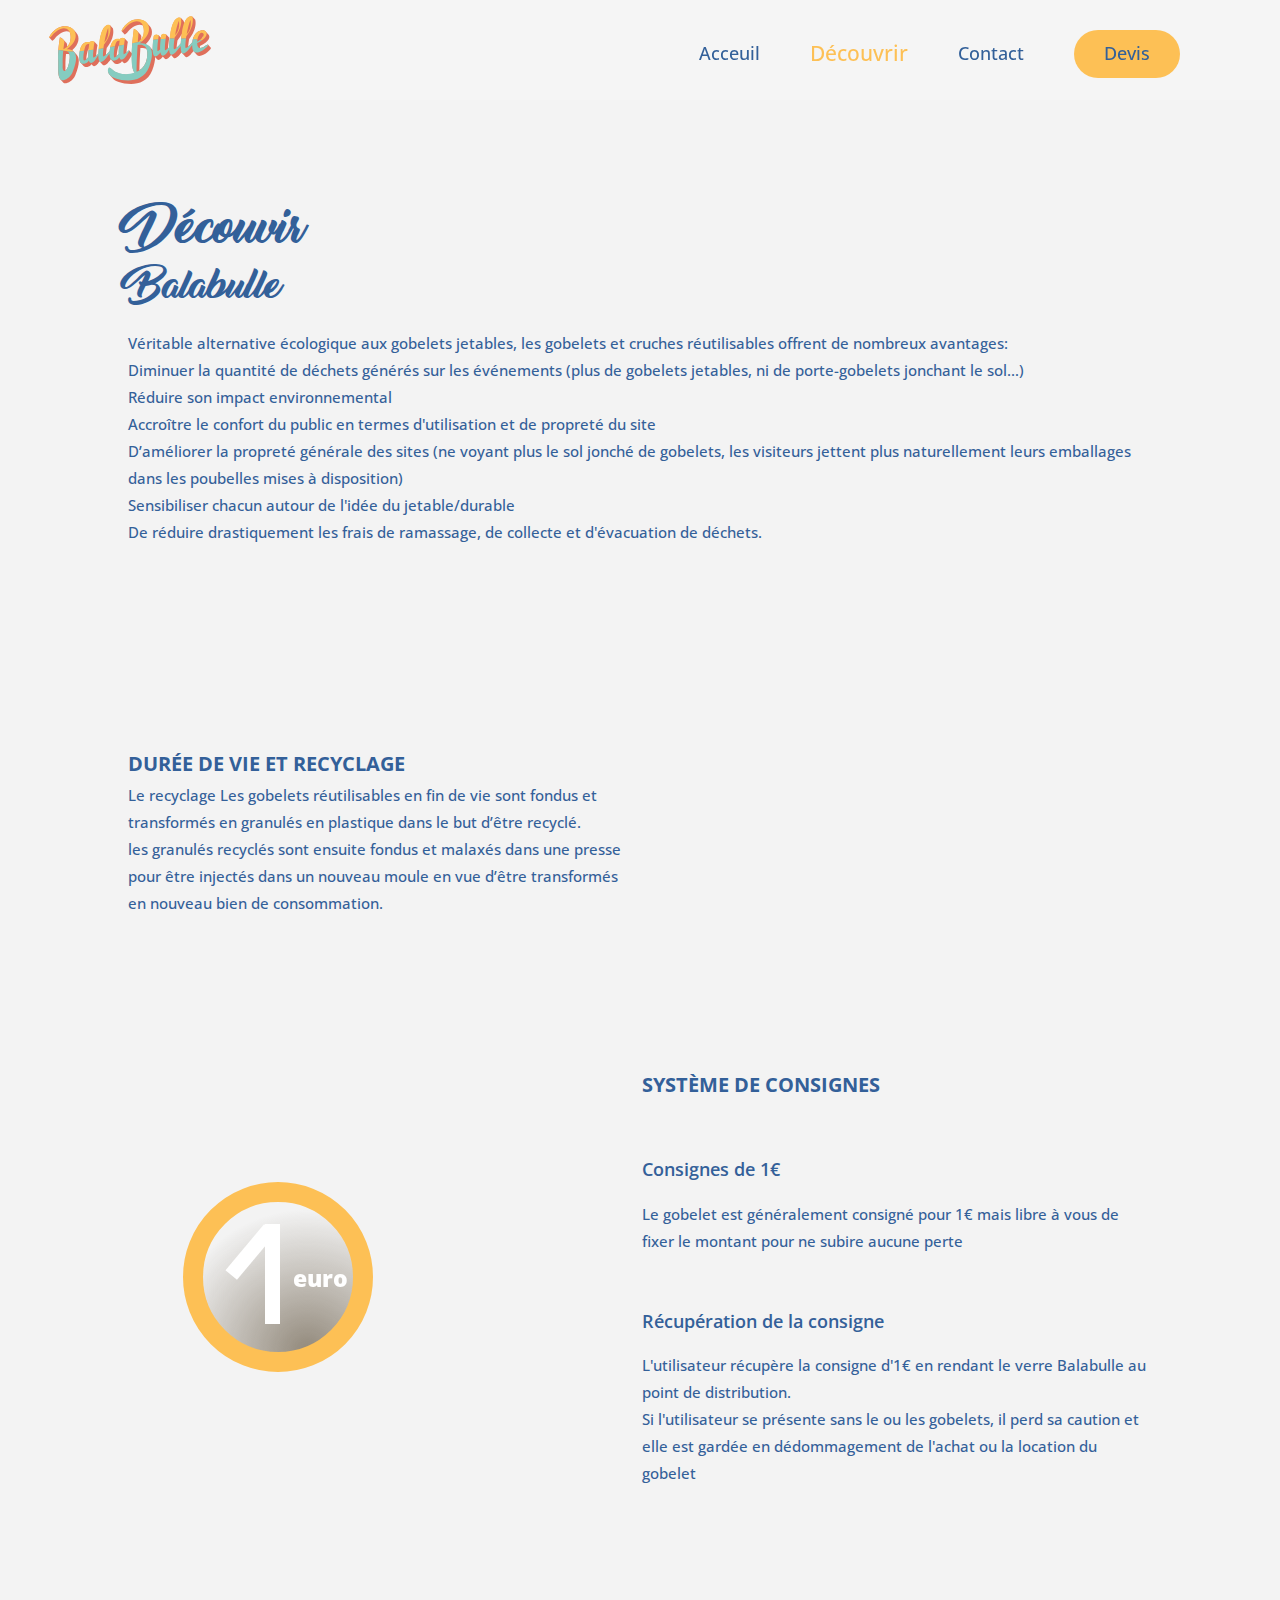
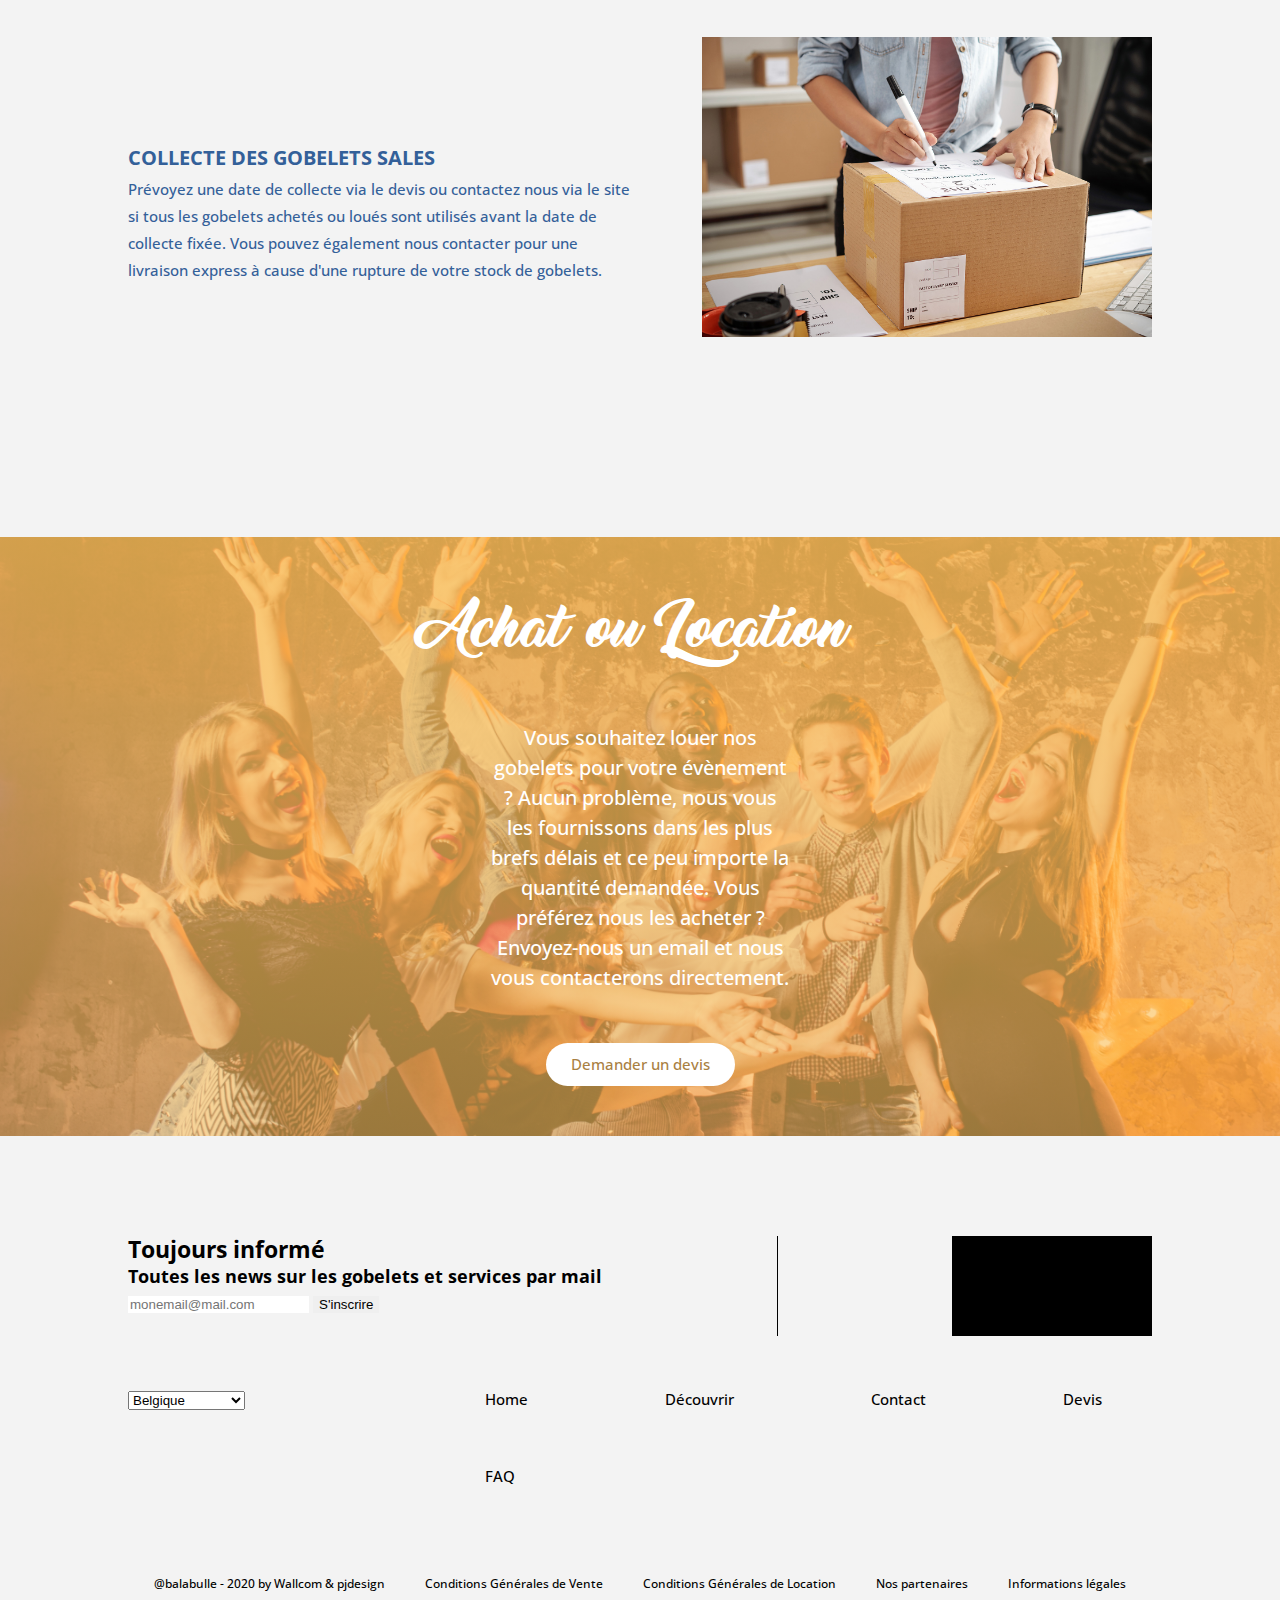
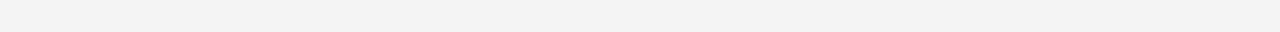
==== decouvrir.html @ fc0de900 "decouvrir" ====
<!DOCTYPE html>
<html lang="fr">
<head>
    <meta charset="UTF-8">
    <meta name="viewport" content="width=device-width, initial-scale=1.0">
    <meta http-equiv="X-UA-Compatible" content="ie=edge">
    <link rel="stylesheet" href="style.css" />
    <meta name="name" content="Balabulle - gobelet réutilisable"/>
    <meta name="description" content="Gobelet écologique pour votre événement ou festivité, pourquoi choisir Balabulle ?"/>
    <title>Découvrir - Balabulle</title>
</head>
<body>
    <header>
        <div class="menu-nav">
        <!--logo principal-->
        <a href="index.html" class="main-logo"><!--position relative-->
            <h1>Balabulle - Gobelet réutilisable - La solution écologique</h1><!--masquer-->
            <img src="/img/logo/logo.svg" alt="logo balabulle">
        </a>

        <!--Hamburger-->
        <div class="ham-button darkversion" aria-hidden="true">
            <span></span>
            <span></span>
            <span></span>
        </div>
        <!--menu principal-->
        <nav class="main-nav">
            <ul class="main-nav-list">

                <li class="nav-link">
                    <a href="index.html">Acceuil</a>
                </li>
                <li class="nav-link active">
                    <a href="contact.html">Découvrir</a>
                </li>
                <li class="nav-link">
                    <a href="contact.html">Contact</a>
                </li>
                <li class="nav-link CTA">
                    <a href="">Devis</a>
                </li>
            </ul>
        </nav>
        <!--menu principal fin-->
        </div>
        <!--Hamburger fin-->
    <!--header texte-->
</header>
<main>
<section class="main-descr">
        <h2 class="header-title">
            <strong>Découvir</strong>
            Balabulle
        </h2>
        <ul> Véritable alternative écologique aux gobelets jetables, les gobelets et cruches réutilisables offrent de nombreux  avantages:

            <li>Diminuer la quantité de déchets générés sur les événements (plus de gobelets jetables, ni de porte-gobelets jonchant le sol…)</li>
            
            <li>Réduire son impact environnemental</li>
            
            <li>Accroître le confort du public en termes d'utilisation et de propreté du site</li>
            
            <li>D’améliorer la propreté générale des sites (ne voyant plus le sol jonché de gobelets, les visiteurs jettent plus naturellement leurs emballages dans les poubelles mises à disposition)</li>
            
            <li>Sensibiliser chacun autour de l'idée du jetable/durable</li>
            <li>De réduire drastiquement les frais de ramassage, de collecte et d'évacuation de déchets.</li></ul>

</section>
    <!--header texte fin-->

<section class="panelContent noImage">
    <section class="productExplain">
        <h2>
            Durée de vie et recyclage
        </h2>
        <p>Le recyclage
            Les gobelets réutilisables en fin de vie sont fondus et transformés en granulés en plastique dans le but d’être recyclé.
            </p>
        <p>les granulés recyclés sont ensuite fondus et malaxés dans une presse pour être injectés dans un nouveau moule en vue d’être transformés en nouveau bien de consommation.</p>
    </section>
</section>
<section class="panelContent">
    <div class="productExplain">
        <h2>
            Système de consignes
        </h2>
        <h3>Consignes de 1€</h3>
        <p>Le gobelet est généralement consigné pour 1€ mais libre à vous de fixer le montant pour ne subire aucune perte</p>
        <h3>Récupération de la consigne</h3>
        <p>L'utilisateur récupère la consigne d'1€ en rendant le verre Balabulle au point de distribution.</p>
        <p>Si l'utilisateur se présente sans le ou les gobelets, il perd sa caution et elle est gardée en dédommagement de l'achat ou la location du gobelet</p>
    </div>
    <aside class="panelConsignesAnime" aria-hidden="true">
        <div class="animContainer">
            <span class="rotateBar"></span>
            <span class="movingBlock"></span>
            <span class="euro">euro</span>
        </div>
    </aside>
</section>
<section class="panelContent">
    <div class="productExplain">
        <h2>
            Collecte des gobelets sales
        </h2>
        <p>
            Prévoyez une date de collecte via le devis ou contactez nous via le site si tous les gobelets achetés ou loués sont utilisés avant la date de collecte fixée.
            Vous pouvez également nous contacter pour une livraison express à cause d'une rupture de votre stock de gobelets.
        </p>
    </div>
    <div class="panelContentIllustration collecte" ariahidden="true"></div>
</section>
<section class="HeroContainer">
    <h2>Achat ou Location</h2>
    <p>Vous souhaitez louer nos gobelets pour votre évènement ? Aucun problème, nous vous les fournissons dans les plus brefs délais et ce peu importe la quantité demandée.
        Vous préférez nous les acheter ? Envoyez-nous un email et nous vous contacterons directement. </p>
    <a href="" class="CTA">Demander un devis</a>
</section>
</main>
<footer>
    <section class="newsletterandsocial">
    <section class="newsletter">
        
        <form method="get" class="newsletter-form">
            <label for="email"><h2>Toujours informé</h2>
        <h3>Toutes les news sur les gobelets et services par mail</h3></label>
            <input
                type="email"
                id="email"
                placeholder="monemail@mail.com"
                class="newsletter-input"
            />
            <button class="submit-email">S'inscrire</button>
        </form>
    </section>
    
    <section class="socialmedia"></section>
    </section>
    <section class="countryandnav">
        <div class="country">
            <select name="" id="">
                <option value="BE">Belgique</option>
                <option value="NL">Netherland</option>
                <option value="LU">Luxembourg</option>
                <option value="FR">France</option>
                <option value="DE">Allemagne</option>
                <option value="GB">United Kingdom</option>
                <option value="US">United States</option>
                <option value="INT">International</option>
            </select>
        </div>
    
        <nav class="secondnav">
            <ul class="secondary-nav-list">
                <li class="nav-link">
                    <a href="index.html">Home</a>
                </li>
                <li class="nav-link">
                    <a href="contact.html">Découvrir</a>
                </li>
                <li class="nav-link">
                    <a href="contact.html">Contact</a>
                </li>
                <li class="nav-link CTA">
                    <a href="">Devis</a>
                </li>
                <li class="nav-link">
                    <a href="">FAQ</a>
                </li>
            </ul>
        </nav>
    
</section>
    <nav class="footermenu">
        <ul class="footer-nav-list">
            <li class="nav-link">
                @balabulle - 2020 by Wallcom & pjdesign
            </li>
            <li class="nav-link">
                <a href="contact.html">Conditions Générales de Vente</a>
            </li>
            <li class="nav-link">
                <a href="contact.html">Conditions Générales de Location</a>
            </li>
            <li class="nav-link CTA">
                <a href="">Nos partenaires</a>
            </li>
            <li class="nav-link">
                <a href="">Informations légales</a>
            </li>
        </ul>
    </nav>
</footer>
<script src="animations.js"></script>
</body>
</html>
---- style.css ----
@import url("https://fonts.googleapis.com/css2?family=Open+Sans:ital,wght@0,300;0,400;0,600;0,700;0,800;1,300;1,400;1,600;1,700;1,800&display=swap");
@-webkit-keyframes animated-bubbles {
  0% {
    background-position-x: 60px, 5px, 1100px, 1200px, 1800px,2200px, 0;
    background-position-y: 50px,80vh, 30px, 70vh, 70vh,-10vh, 0;
  }
  50% {
    background-position-x: 60px, 5px, 1100px, 1200px, 1800px,2200px, 0;
    background-position-y: 30px,90vh, 60px, 60vh, 80vh,0vh, 0;
  }
  100% {
    background-position-x: 60px, 5px, 1100px, 1200px, 1800px,2200px, 0;
    background-position-y: 50px,80vh, 30px, 70vh, 70vh,-10vh, 0;
  }
}
@keyframes animated-bubbles {
  0% {
    background-position-x: 60px, 5px, 1100px, 1200px, 1800px,2200px, 0;
    background-position-y: 50px,80vh, 30px, 70vh, 70vh,-10vh, 0;
  }
  50% {
    background-position-x: 60px, 5px, 1100px, 1200px, 1800px,2200px, 0;
    background-position-y: 30px,90vh, 60px, 60vh, 80vh,0vh, 0;
  }
  100% {
    background-position-x: 60px, 5px, 1100px, 1200px, 1800px,2200px, 0;
    background-position-y: 50px,80vh, 30px, 70vh, 70vh,-10vh, 0;
  }
}

@-webkit-keyframes animated-particle {
  0% {
    -webkit-transform: translateY(-20px);
            transform: translateY(-20px);
    opacity: 0;
  }
  15% {
    -webkit-transform: translateY(-10px);
            transform: translateY(-10px);
    opacity: 1;
  }
  85% {
    -webkit-transform: translateY(10px);
            transform: translateY(10px);
    opacity: 1;
  }
  100% {
    -webkit-transform: translateY(20px);
            transform: translateY(20px);
    opacity: 0;
  }
}

@keyframes animated-particle {
  0% {
    -webkit-transform: translateY(-20px);
            transform: translateY(-20px);
    opacity: 0;
  }
  15% {
    -webkit-transform: translateY(-10px);
            transform: translateY(-10px);
    opacity: 1;
  }
  85% {
    -webkit-transform: translateY(10px);
            transform: translateY(10px);
    opacity: 1;
  }
  100% {
    -webkit-transform: translateY(20px);
            transform: translateY(20px);
    opacity: 0;
  }
}

@-webkit-keyframes animated-character1-legright {
  0% {
    -webkit-transform: rotate(0deg);
            transform: rotate(0deg);
  }
  50% {
    -webkit-transform: rotate(-15deg);
            transform: rotate(-15deg);
  }
  100% {
    -webkit-transform: rotate(0deg);
            transform: rotate(0deg);
  }
}

@keyframes animated-character1-legright {
  0% {
    -webkit-transform: rotate(0deg);
            transform: rotate(0deg);
  }
  50% {
    -webkit-transform: rotate(-15deg);
            transform: rotate(-15deg);
  }
  100% {
    -webkit-transform: rotate(0deg);
            transform: rotate(0deg);
  }
}

@-webkit-keyframes animated-character1-armleft {
  0% {
    -webkit-transform: rotate(0deg);
            transform: rotate(0deg);
  }
  50% {
    -webkit-transform: rotate(20deg);
            transform: rotate(20deg);
  }
  100% {
    -webkit-transform: rotate(0deg);
            transform: rotate(0deg);
  }
}

@keyframes animated-character1-armleft {
  0% {
    -webkit-transform: rotate(0deg);
            transform: rotate(0deg);
  }
  50% {
    -webkit-transform: rotate(20deg);
            transform: rotate(20deg);
  }
  100% {
    -webkit-transform: rotate(0deg);
            transform: rotate(0deg);
  }
}

@-webkit-keyframes animated-character2-legs {
  0% {
    -webkit-transform: rotate(0deg);
            transform: rotate(0deg);
  }
  50% {
    -webkit-transform: rotate(-20deg);
            transform: rotate(-20deg);
  }
  100% {
    -webkit-transform: rotate(0deg);
            transform: rotate(0deg);
  }
}

@keyframes animated-character2-legs {
  0% {
    -webkit-transform: rotate(0deg);
            transform: rotate(0deg);
  }
  50% {
    -webkit-transform: rotate(-20deg);
            transform: rotate(-20deg);
  }
  100% {
    -webkit-transform: rotate(0deg);
            transform: rotate(0deg);
  }
}

@-webkit-keyframes animated-character3-leg {
  0% {
    -webkit-transform: rotate(0deg);
            transform: rotate(0deg);
  }
  50% {
    -webkit-transform: rotate(-10deg);
            transform: rotate(-10deg);
  }
  100% {
    -webkit-transform: rotate(0deg);
            transform: rotate(0deg);
  }
}

@keyframes animated-character3-leg {
  0% {
    -webkit-transform: rotate(0deg);
            transform: rotate(0deg);
  }
  50% {
    -webkit-transform: rotate(-10deg);
            transform: rotate(-10deg);
  }
  100% {
    -webkit-transform: rotate(0deg);
            transform: rotate(0deg);
  }
}

@-webkit-keyframes animated-character3-armright {
  0% {
    -webkit-transform: rotate(0deg);
            transform: rotate(0deg);
  }
  50% {
    -webkit-transform: rotate(10deg);
            transform: rotate(10deg);
  }
  100% {
    -webkit-transform: rotate(0deg);
            transform: rotate(0deg);
  }
}

@keyframes animated-character3-armright {
  0% {
    -webkit-transform: rotate(0deg);
            transform: rotate(0deg);
  }
  50% {
    -webkit-transform: rotate(10deg);
            transform: rotate(10deg);
  }
  100% {
    -webkit-transform: rotate(0deg);
            transform: rotate(0deg);
  }
}

@-webkit-keyframes animated-character3-armleft {
  0% {
    -webkit-transform: rotate(0deg);
            transform: rotate(0deg);
  }
  50% {
    -webkit-transform: rotate(-10deg);
            transform: rotate(-10deg);
  }
  100% {
    -webkit-transform: rotate(0deg);
            transform: rotate(0deg);
  }
}

@keyframes animated-character3-armleft {
  0% {
    -webkit-transform: rotate(0deg);
            transform: rotate(0deg);
  }
  50% {
    -webkit-transform: rotate(-10deg);
            transform: rotate(-10deg);
  }
  100% {
    -webkit-transform: rotate(0deg);
            transform: rotate(0deg);
  }
}

@-webkit-keyframes animated-character3-hair {
  0% {
    -webkit-transform: rotate(0deg);
            transform: rotate(0deg);
  }
  50% {
    -webkit-transform: rotate(-16deg);
            transform: rotate(-16deg);
  }
  100% {
    -webkit-transform: rotate(0deg);
            transform: rotate(0deg);
  }
}

@keyframes animated-character3-hair {
  0% {
    -webkit-transform: rotate(0deg);
            transform: rotate(0deg);
  }
  50% {
    -webkit-transform: rotate(-16deg);
            transform: rotate(-16deg);
  }
  100% {
    -webkit-transform: rotate(0deg);
            transform: rotate(0deg);
  }
}

@-webkit-keyframes animated-character4-leg {
  0% {
    -webkit-transform: rotate(0deg);
            transform: rotate(0deg);
  }
  50% {
    -webkit-transform: rotate(15deg);
            transform: rotate(15deg);
  }
  100% {
    -webkit-transform: rotate(0deg);
            transform: rotate(0deg);
  }
}

@keyframes animated-character4-leg {
  0% {
    -webkit-transform: rotate(0deg);
            transform: rotate(0deg);
  }
  50% {
    -webkit-transform: rotate(15deg);
            transform: rotate(15deg);
  }
  100% {
    -webkit-transform: rotate(0deg);
            transform: rotate(0deg);
  }
}

@-webkit-keyframes animated-character5-armleft {
  0% {
    -webkit-transform: rotate(0deg);
            transform: rotate(0deg);
  }
  50% {
    -webkit-transform: rotate(-35deg);
            transform: rotate(-35deg);
  }
  100% {
    -webkit-transform: rotate(0deg);
            transform: rotate(0deg);
  }
}

@keyframes animated-character5-armleft {
  0% {
    -webkit-transform: rotate(0deg);
            transform: rotate(0deg);
  }
  50% {
    -webkit-transform: rotate(-35deg);
            transform: rotate(-35deg);
  }
  100% {
    -webkit-transform: rotate(0deg);
            transform: rotate(0deg);
  }
}

@-webkit-keyframes animated-character5-armright {
  0% {
    -webkit-transform: rotate(0deg);
            transform: rotate(0deg);
  }
  50% {
    -webkit-transform: rotate(15deg);
            transform: rotate(15deg);
  }
  100% {
    -webkit-transform: rotate(0deg);
            transform: rotate(0deg);
  }
}

@keyframes animated-character5-armright {
  0% {
    -webkit-transform: rotate(0deg);
            transform: rotate(0deg);
  }
  50% {
    -webkit-transform: rotate(15deg);
            transform: rotate(15deg);
  }
  100% {
    -webkit-transform: rotate(0deg);
            transform: rotate(0deg);
  }
}

@-webkit-keyframes animated-balloon {
  0% {
    -webkit-transform: translateY(0);
            transform: translateY(0);
  }
  50% {
    -webkit-transform: translateY(-20px);
            transform: translateY(-20px);
  }
  100% {
    -webkit-transform: translateY(0);
            transform: translateY(0);
  }
}

@keyframes animated-balloon {
  0% {
    -webkit-transform: translateY(0);
            transform: translateY(0);
  }
  50% {
    -webkit-transform: translateY(-20px);
            transform: translateY(-20px);
  }
  100% {
    -webkit-transform: translateY(0);
            transform: translateY(0);
  }
}

@-webkit-keyframes anim-perspective {
  0% {
    -webkit-perspective: 0px;
            perspective: 0px;
    -webkit-perspective-origin: 50% 50%;
            perspective-origin: 50% 50%;
  }
  33% {
    -webkit-perspective: 0px;
            perspective: 0px;
    -webkit-perspective-origin: 50% 50%;
            perspective-origin: 50% 50%;
  }
  55% {
    -webkit-perspective: 200px;
            perspective: 200px;
    -webkit-perspective-origin: 50% 50%;
            perspective-origin: 50% 50%;
  }
  90% {
    -webkit-perspective: 200px;
            perspective: 200px;
    -webkit-perspective-origin: 50% 50%;
            perspective-origin: 50% 50%;
  }
}

@keyframes anim-perspective {
  0% {
    -webkit-perspective: 0px;
            perspective: 0px;
    -webkit-perspective-origin: 50% 50%;
            perspective-origin: 50% 50%;
  }
  33% {
    -webkit-perspective: 0px;
            perspective: 0px;
    -webkit-perspective-origin: 50% 50%;
            perspective-origin: 50% 50%;
  }
  55% {
    -webkit-perspective: 200px;
            perspective: 200px;
    -webkit-perspective-origin: 50% 50%;
            perspective-origin: 50% 50%;
  }
  90% {
    -webkit-perspective: 200px;
            perspective: 200px;
    -webkit-perspective-origin: 50% 50%;
            perspective-origin: 50% 50%;
  }
}

@-webkit-keyframes animated-consigne {
  0% {
    border: 20px solid #FDC055;
    background: radial-gradient(94.93% 94.93% at 69.68% 100%, #91887A 0%, rgba(209, 204, 194, 0) 100%);
    background-attachment: fixed;
    background-size: cover;
    background-position-y: 0px;
    width: 150px;
    height: 150px;
    border-radius: 100%;
    -webkit-transform: scale(1) scaleZ(1) rotateX(0deg) rotateY(360deg) rotateX(0deg);
            transform: scale(1) scaleZ(1) rotateX(0deg) rotateY(360deg) rotateX(0deg);
  }
  33% {
    border: 20px solid #FDC055;
    background: radial-gradient(94.93% 94.93% at 69.68% 100%, #91887A 0%, rgba(209, 204, 194, 0) 100%);
    background-attachment: fixed;
    background-size: cover;
    background-position-y: 0px;
    -webkit-transform: scale(1) scaleZ(1) rotateX(0deg) rotateY(0deg) rotateX(0deg);
            transform: scale(1) scaleZ(1) rotateX(0deg) rotateY(0deg) rotateX(0deg);
    width: 150px;
    height: 150px;
    border-radius: 100%;
  }
  38% {
    border: 20px solid #C8C4BD;
    background: none;
    background-attachment: fixed;
    background-size: cover;
    background-position-y: 0px;
    height: 180px;
    width: 100px;
    border-radius: 30px;
    -webkit-transform: scale(1) scaleZ(1) rotateX(0deg) rotateY(0deg) rotateX(-20deg);
            transform: scale(1) scaleZ(1) rotateX(0deg) rotateY(0deg) rotateX(-20deg);
  }
  80% {
    border: 20px solid #C8C4BD;
    background: none;
    background-attachment: fixed;
    background-size: cover;
    background-position-y: 0px;
    height: 180px;
    width: 100px;
    border-radius: 30px;
    -webkit-transform: scale(1) scaleZ(1) rotateX(0deg) rotateY(0deg) rotateX(-20deg);
            transform: scale(1) scaleZ(1) rotateX(0deg) rotateY(0deg) rotateX(-20deg);
  }
}

@keyframes animated-consigne {
  0% {
    border: 20px solid #FDC055;
    background: radial-gradient(94.93% 94.93% at 69.68% 100%, #91887A 0%, rgba(209, 204, 194, 0) 100%);
    background-attachment: fixed;
    background-size: cover;
    background-position-y: 0px;
    width: 150px;
    height: 150px;
    border-radius: 100%;
    -webkit-transform: scale(1) scaleZ(1) rotateX(0deg) rotateY(360deg) rotateX(0deg);
            transform: scale(1) scaleZ(1) rotateX(0deg) rotateY(360deg) rotateX(0deg);
  }
  33% {
    border: 20px solid #FDC055;
    background: radial-gradient(94.93% 94.93% at 69.68% 100%, #91887A 0%, rgba(209, 204, 194, 0) 100%);
    background-attachment: fixed;
    background-size: cover;
    background-position-y: 0px;
    -webkit-transform: scale(1) scaleZ(1) rotateX(0deg) rotateY(0deg) rotateX(0deg);
            transform: scale(1) scaleZ(1) rotateX(0deg) rotateY(0deg) rotateX(0deg);
    width: 150px;
    height: 150px;
    border-radius: 100%;
  }
  38% {
    border: 20px solid #C8C4BD;
    background: none;
    background-attachment: fixed;
    background-size: cover;
    background-position-y: 0px;
    height: 180px;
    width: 100px;
    border-radius: 30px;
    -webkit-transform: scale(1) scaleZ(1) rotateX(0deg) rotateY(0deg) rotateX(-20deg);
            transform: scale(1) scaleZ(1) rotateX(0deg) rotateY(0deg) rotateX(-20deg);
  }
  80% {
    border: 20px solid #C8C4BD;
    background: none;
    background-attachment: fixed;
    background-size: cover;
    background-position-y: 0px;
    height: 180px;
    width: 100px;
    border-radius: 30px;
    -webkit-transform: scale(1) scaleZ(1) rotateX(0deg) rotateY(0deg) rotateX(-20deg);
            transform: scale(1) scaleZ(1) rotateX(0deg) rotateY(0deg) rotateX(-20deg);
  }
}

@-webkit-keyframes animated-rotateBar {
  0% {
    width: 15px;
    height: 60px;
    width: 15px;
    background-color: white;
    top: 20px;
    left: 40px;
    -webkit-transform: rotate(40deg);
            transform: rotate(40deg);
  }
  33% {
    width: 15px;
    height: 60px;
    width: 15px;
    background-color: white;
    top: 20px;
    left: 40px;
    -webkit-transform: rotate(40deg);
            transform: rotate(40deg);
  }
  38% {
    width: 15px;
    height: 100%;
    width: 50px;
    background-color: white;
    top: -40px;
    left: 0px;
    -webkit-transform: rotate(90deg);
            transform: rotate(90deg);
  }
  80% {
    width: 15px;
    height: 100%;
    width: 50px;
    background-color: white;
    top: 80%;
    left: 0px;
    -webkit-transform: rotate(90deg);
            transform: rotate(90deg);
  }
}

@keyframes animated-rotateBar {
  0% {
    width: 15px;
    height: 60px;
    width: 15px;
    background-color: white;
    top: 20px;
    left: 40px;
    -webkit-transform: rotate(40deg);
            transform: rotate(40deg);
  }
  33% {
    width: 15px;
    height: 60px;
    width: 15px;
    background-color: white;
    top: 20px;
    left: 40px;
    -webkit-transform: rotate(40deg);
            transform: rotate(40deg);
  }
  38% {
    width: 15px;
    height: 100%;
    width: 50px;
    background-color: white;
    top: -40px;
    left: 0px;
    -webkit-transform: rotate(90deg);
            transform: rotate(90deg);
  }
  80% {
    width: 15px;
    height: 100%;
    width: 50px;
    background-color: white;
    top: 80%;
    left: 0px;
    -webkit-transform: rotate(90deg);
            transform: rotate(90deg);
  }
}

@-webkit-keyframes animated-block {
  0% {
    width: 15px;
    height: 100px;
    background-color: white;
    top: 22px;
    left: 62px;
  }
  33% {
    width: 15px;
    height: 100px;
    background-color: white;
    top: 22px;
    left: 62px;
  }
  38% {
    width: 100%;
    height: 200px;
    background-color: #FDC055;
    top: 50px;
    left: 0px;
  }
  80% {
    top: 80%;
    width: 100%;
    height: 200px;
    background-color: #FDC055;
    left: 0px;
  }
}

@keyframes animated-block {
  0% {
    width: 15px;
    height: 100px;
    background-color: white;
    top: 22px;
    left: 62px;
  }
  33% {
    width: 15px;
    height: 100px;
    background-color: white;
    top: 22px;
    left: 62px;
  }
  38% {
    width: 100%;
    height: 200px;
    background-color: #FDC055;
    top: 50px;
    left: 0px;
  }
  80% {
    top: 80%;
    width: 100%;
    height: 200px;
    background-color: #FDC055;
    left: 0px;
  }
}

@-webkit-keyframes animated-euro {
  0% {
    opacity: 1;
  }
  33% {
    opacity: 1;
  }
  38% {
    opacity: 0;
  }
  80% {
    opacity: 0;
  }
}

@keyframes animated-euro {
  0% {
    opacity: 1;
  }
  33% {
    opacity: 1;
  }
  38% {
    opacity: 0;
  }
  80% {
    opacity: 0;
  }
}

@font-face {
  font-family: 'Thinking_of_Betty';
  font-weight: 500;
  src: url("/font/Thinking_of_Betty.ttf") format("truetype");
}

@font-face {
  font-family: 'Thinking_of_Betty';
  font-weight: 400;
  src: url("/font/Thinking_of_Betty_Light.ttf") format("truetype");
}

body {
  width: 100vw;
  min-height: 100vh;
  overflow-x: hidden;
  font-family: 'Open Sans', sans-serif;
  font-weight: 500;
  line-height: 180%;
  font-size: 15px;
  margin: 0;
  padding: 0;
  background-color: #F3F3F3;
}

ul {
  list-style: none;
}

li {
  text-decoration: none;
}

a {
  text-decoration: none;
  color: black;
}

button {
  border: none;
  color: black;
  background-color: none;
}

input {
  border: none;
  background-color: none;
  color: black;
}

fieldset {
  border: none;
}

section {
  margin: 0;
  padding: 0;
}

article {
  margin: 0;
  padding: 0;
}

div {
  margin: 0;
  padding: 0;
}

h1 {
  margin: 0;
  padding: 0;
}

h2 {
  margin: 0;
  padding: 0;
}

h3 {
  margin: 0;
  padding: 0;
}

h4 {
  margin: 0;
  padding: 0;
}

p {
  margin: 0;
  padding: 0;
}

a {
  margin: 0;
  padding: 0;
}

img {
  max-width: 100vw;
}

figure {
  margin: 0;
  padding: 0;
}

html {
  scroll-behavior: smooth;
}

main.animated {
  background: url(/img/normal-ball.png), url(/img/big-ball.png), url(/img/small-ball.png), url(/img/tiny-ball.png), url(/img/normal-ball.png), url(/img/big-ball.png), radial-gradient(160.45% 57.32% at -24.34% 14.24%, #336099 0%, #50B0A2 100%);
  background-position-x: 60px, 5px, 1100px, 1200px, 1800px,2200px, 0;
  background-position-y: 50px,80vh, 30px, 70vh, 70vh,-10vh, 0;
  background-size: 206px, 439px, 182px, 116px, 200px,300px, cover;
  background-repeat: no-repeat;
  background-attachment: fixed;
  position: relative;
  overflow: hidden;
  -webkit-animation-name: animated-bubbles;
          animation-name: animated-bubbles;
  -webkit-animation-iteration-count: infinite;
          animation-iteration-count: infinite;
  -webkit-animation-fill-mode: forwards;
          animation-fill-mode: forwards;
  -webkit-animation-duration: 15s;
          animation-duration: 15s;
  -webkit-animation-delay: 2s;
          animation-delay: 2s;
  -webkit-animation-timing-function: ease-in-out;
          animation-timing-function: ease-in-out;
}

main.animated .main-descr {
  height: 100vh;
  width: 100vw;
  max-width: 1800px;
  display: -webkit-box;
  display: -ms-flexbox;
  display: flex;
  -webkit-box-orient: vertical;
  -webkit-box-direction: normal;
      -ms-flex-direction: column;
          flex-direction: column;
  -webkit-box-pack: center;
      -ms-flex-pack: center;
          justify-content: center;
  -webkit-box-align: center;
      -ms-flex-align: center;
          align-items: center;
  margin-left: auto;
  margin-right: auto;
  margin-top: 0px;
  margin-bottom: 0px;
}

@media screen and (max-height: 570px) {
  main.animated .main-descr {
    -webkit-box-pack: end;
        -ms-flex-pack: end;
            justify-content: flex-end;
    height: 80vh;
    margin-bottom: 20vh;
  }
}

main.animated .main-descr .header {
  height: 30vh;
  width: 80vw;
  display: -webkit-box;
  display: -ms-flexbox;
  display: flex;
  -webkit-box-orient: vertical;
  -webkit-box-direction: normal;
      -ms-flex-direction: column;
          flex-direction: column;
  -webkit-box-pack: center;
      -ms-flex-pack: center;
          justify-content: center;
  -webkit-box-align: start;
      -ms-flex-align: start;
          align-items: flex-start;
  margin-left: 10vw;
  margin-right: 10vw;
  z-index: 999;
}

main.animated .main-descr .header .header-title {
  font-family: Thinking_of_Betty;
  font-weight: 500;
  display: -webkit-box;
  display: -ms-flexbox;
  display: flex;
  -webkit-box-orient: vertical;
  -webkit-box-direction: normal;
      -ms-flex-direction: column;
          flex-direction: column;
  -webkit-box-pack: center;
      -ms-flex-pack: center;
          justify-content: center;
  -webkit-box-align: start;
      -ms-flex-align: start;
          align-items: flex-start;
  font-size: 2rem;
  line-height: 180%;
  margin-left: 50px;
}

@media screen and (max-height: 570px) {
  main.animated .main-descr .header .header-title {
    margin-bottom: 20px;
  }
}

main.animated .main-descr .header .header-title strong {
  font-family: Thinking_of_Betty;
  font-weight: 500;
  font-size: 2.5rem;
  margin-left: -50px;
}

main.animated .main-descr .header .header-txt {
  font-weight: 400;
  line-height: 150%;
  margin-top: 30px;
}

main.animated .main-descr .header .CTA {
  padding: 10px 50px;
  border-radius: 50px;
  color: #336099;
  background-color: #FDC055;
  margin-bottom: 50px;
  font-weight: 600;
  margin-top: 30px;
}

main.animated .main-descr::before {
  content: '';
  display: block;
  width: 300px;
  height: 300px;
  margin-bottom: 50px;
  margin-top: -100px;
  background: url(/img/cup-render.png);
  background-repeat: no-repeat;
  background-size: contain;
  background-position: center;
  z-index: 999;
}

@media screen and (max-height: 570px) {
  main.animated .main-descr::before {
    display: none;
  }
  main.animated .main-descr .more {
    top: 98vh;
  }
}

@media screen and (min-width: 900px) {
  main.animated .main-descr {
    display: -webkit-box;
    display: -ms-flexbox;
    display: flex;
    -webkit-box-orient: horizontal;
    -webkit-box-direction: normal;
        -ms-flex-direction: row;
            flex-direction: row;
    -webkit-box-pack: start;
        -ms-flex-pack: start;
            justify-content: flex-start;
    -webkit-box-align: center;
        -ms-flex-align: center;
            align-items: center;
  }
  main.animated .main-descr .header {
    height: 100vh;
    width: 500px;
    display: -webkit-box;
    display: -ms-flexbox;
    display: flex;
    -webkit-box-orient: vertical;
    -webkit-box-direction: normal;
        -ms-flex-direction: column;
            flex-direction: column;
    -webkit-box-pack: center;
        -ms-flex-pack: center;
            justify-content: center;
    -webkit-box-align: start;
        -ms-flex-align: start;
            align-items: flex-start;
    margin-left: 10vw;
    margin-right: 0;
    margin-top: 100px;
  }
  main.animated .main-descr .header .header-title {
    font-family: Thinking_of_Betty;
    font-weight: 500;
    display: -webkit-box;
    display: -ms-flexbox;
    display: flex;
    -webkit-box-orient: vertical;
    -webkit-box-direction: normal;
        -ms-flex-direction: column;
            flex-direction: column;
    -webkit-box-pack: center;
        -ms-flex-pack: center;
            justify-content: center;
    -webkit-box-align: start;
        -ms-flex-align: start;
            align-items: flex-start;
    font-size: 3.5rem;
    line-height: 180%;
    margin-left: 50px;
  }
  main.animated .main-descr .header .header-title strong {
    font-family: Thinking_of_Betty;
    font-weight: 500;
    font-size: 4.5rem;
    margin-left: -50px;
  }
  main.animated .main-descr::after {
    content: '';
    display: block;
    width: 45vw;
    height: 70vh;
    background: url(/img/cup-render.png);
    background-repeat: no-repeat;
    background-size: cover;
    background-position: center;
    z-index: 999;
  }
  main.animated .main-descr::before {
    display: none;
  }
}

main.animated .more {
  position: absolute;
  top: 90vh;
  left: 50vw;
  -webkit-transform: translateX(-50%);
          transform: translateX(-50%);
  display: -webkit-box;
  display: -ms-flexbox;
  display: flex;
  -webkit-box-orient: vertical;
  -webkit-box-direction: normal;
      -ms-flex-direction: column;
          flex-direction: column;
  -webkit-box-pack: center;
      -ms-flex-pack: center;
          justify-content: center;
  -webkit-box-align: center;
      -ms-flex-align: center;
          align-items: center;
  color: #FDC055;
  z-index: 999;
}

@media screen and (max-width: 900px) {
  main.animated .more {
    top: 93vh;
  }
  main.animated .more :first-child {
    display: none;
  }
}

main.animated .more .look-bottom {
  position: relative;
  width: 50px;
  height: 50px;
}

main.animated .more .look-bottom :first-child,
main.animated .more .look-bottom :last-child {
  display: block;
  position: absolute;
  width: 23px;
  height: 3px;
  border-radius: 70px;
  background: #FDC055;
}

main.animated .more .look-bottom :first-child {
  bottom: 60%;
  left: 6px;
  -webkit-transform: rotate(45deg);
          transform: rotate(45deg);
}

main.animated .more .look-bottom :last-child {
  bottom: 60%;
  right: 6px;
  -webkit-transform: rotate(-45deg);
          transform: rotate(-45deg);
}

main.animated section {
  color: white;
  z-index: 9999;
}

main.animated .panelContent.oppositeBg {
  background: -webkit-gradient(linear, left top, left bottom, from(#FFFFFF), to(#FFFFFF)), url("data:image/svg+xml,%3Csvg width='1440' height='327' viewBox='0 0 1440 327' fill='none' xmlns='http://www.w3.org/2000/svg'%3E%3Cpath d='M712 171C306 171 43.1667 274.667 -37.5 326.5V0H1459V326.5C1379.17 274.667 1118 171 712 171Z' fill='white'/%3E%3C/svg%3E%0A");
  background: linear-gradient(180deg, #FFFFFF 0%, #FFFFFF 100%), url("data:image/svg+xml,%3Csvg width='1440' height='327' viewBox='0 0 1440 327' fill='none' xmlns='http://www.w3.org/2000/svg'%3E%3Cpath d='M712 171C306 171 43.1667 274.667 -37.5 326.5V0H1459V326.5C1379.17 274.667 1118 171 712 171Z' fill='white'/%3E%3C/svg%3E%0A");
  background-size: 100% 200px,cover;
  background-position-y: 0%, 200px;
  background-position-x: left, center;
  background-repeat: no-repeat;
  height: 1000px;
  width: 100vw;
  max-width: 100vw;
  color: #3A749C;
  margin-top: 50px;
  display: -webkit-box;
  display: -ms-flexbox;
  display: flex;
  -webkit-box-orient: vertical;
  -webkit-box-direction: reverse;
      -ms-flex-direction: column-reverse;
          flex-direction: column-reverse;
  -webkit-box-pack: end;
      -ms-flex-pack: end;
          justify-content: flex-end;
  -webkit-box-align: center;
      -ms-flex-align: center;
          align-items: center;
}

main.animated .panelContent.oppositeBg .productExplain {
  color: #336099;
  width: calc(100vw - 20vw);
  margin-top: 20px;
}

main.animated .panelContent.oppositeBg .productExplain h2 {
  font-family: Thinking_of_Betty;
  font-weight: 500;
  font-size: 1.8rem;
  margin-bottom: 20px;
  line-height: 180%;
  text-transform: initial;
}

main.animated .panelContent.oppositeBg .panelCelebrationAnime {
  position: relative;
  width: 375px;
  height: 220px;
  margin-top: 50px;
  margin-bottom: 25px;
  overflow: hidden;
}

main.animated .panelContent.oppositeBg .panelCelebrationAnime .balloon3 {
  display: block;
  position: absolute;
  width: 14%;
  height: 19%;
  top: 21%;
  left: 78%;
  background-image: url("data:image/svg+xml,%3Csvg width='41' height='57' viewBox='0 0 41 57' fill='none' xmlns='http://www.w3.org/2000/svg'%3E%3Cpath d='M37.2683 24.6514C36.601 25.5862 35.686 26.4448 34.6183 27.2079C27.4501 32.2829 12.7703 33.6756 12.7703 33.6756C12.7703 33.6756 8.04232 14.7113 13.1135 7.53772C16.9455 2.11935 23.3321 -0.341807 29.0896 0.821998C30.9579 1.20357 32.75 1.94764 34.3705 3.11145C41.0431 7.8239 42.3395 17.4778 37.2683 24.6514Z' fill='%23FFA412'/%3E%3Cpath d='M12.7703 33.6757C12.7703 33.6757 11.1307 35.4309 11.7598 36.0796C12.408 36.7283 14.0285 36.8046 14.2763 36.3085C14.5242 35.8125 12.7703 33.6757 12.7703 33.6757Z' fill='%23FFA412'/%3E%3Cpath d='M12.9228 33.9427L12.5224 33.6565C12.4462 33.5993 12.4271 33.4848 12.4843 33.3894C12.5415 33.3131 12.6559 33.294 12.7512 33.3513L13.1515 33.6375C13.2278 33.6947 13.2468 33.8092 13.1896 33.9046C13.1134 33.9809 12.999 34 12.9228 33.9427Z' fill='%23F99746'/%3E%3Cpath d='M0.397461 56.5129C0.397461 56.5129 0.721559 56.2076 0.874076 55.7307C0.9694 55.4254 0.79779 55.2156 0.79779 55.2156C0.874049 55.2156 9.07185 55.6925 11.6837 53.4222C13.0945 52.182 10.1204 48.3472 7.71826 45.2755C5.60208 42.5663 3.4478 40.5821 4.21038 39.3229C4.91578 38.1591 7.75639 38.5598 10.006 38.7124C11.3215 38.8078 12.8085 38.9032 12.9801 38.5789C13.1898 38.1782 12.2938 37.396 11.5693 36.7664C10.6733 35.9842 9.89161 35.2973 10.1395 34.725C10.597 33.7138 12.5797 33.6184 12.656 33.5993V33.6947C12.6369 33.6947 10.8067 34.019 10.4254 34.8585C10.2729 35.2019 11.0927 35.9269 11.7599 36.5184C12.6941 37.3387 13.8571 38.2736 13.552 38.9032C13.3042 39.3993 11.8934 39.1703 9.96789 39.0368C7.92798 38.9032 5.39237 38.7124 4.76324 39.7045C4.32475 40.4104 6.17403 42.7762 7.96611 45.0847C10.7114 48.5952 13.9524 52.4873 12.3128 53.9182C11.169 54.9103 8.86213 55.559 5.52583 56.0932C3.16181 56.4748 0.416526 56.5129 0.397461 56.5129Z' fill='%23F99746'/%3E%3Cpath d='M37.2683 24.6514C36.6011 25.5862 35.686 26.4448 34.6184 27.2079C29.0706 29.173 23.1796 26.3112 19.4238 17.8402C11.6264 0.287774 29.0896 0.841057 29.0896 0.841057C30.958 1.22263 32.75 1.9667 34.3705 3.13051C41.0431 7.82389 42.3395 17.4777 37.2683 24.6514Z' fill='%23FDC055'/%3E%3Cpath d='M37.3063 16.1041C36.4484 16.2949 34.2369 14.1772 33.7794 12.1167C33.3218 10.0561 34.4466 8.54892 35.2664 8.24366C36.8488 7.6713 38.0308 9.88444 38.4883 11.9449C38.9268 14.0055 38.1642 15.9133 37.3063 16.1041Z' fill='%23FFD599'/%3E%3C/svg%3E%0A");
  background-size: contain;
  background-repeat: no-repeat;
  z-index: 10006;
  -webkit-animation-name: animated-balloon;
          animation-name: animated-balloon;
  -webkit-animation-duration: 4s;
          animation-duration: 4s;
  -webkit-animation-iteration-count: infinite;
          animation-iteration-count: infinite;
  -webkit-animation-fill-mode: forwards;
          animation-fill-mode: forwards;
  -webkit-animation-delay: 0.3s;
          animation-delay: 0.3s;
  -webkit-animation-timing-function: ease-in-out;
          animation-timing-function: ease-in-out;
}

main.animated .panelContent.oppositeBg .panelCelebrationAnime .balloon2 {
  display: block;
  position: absolute;
  width: 14%;
  height: 25%;
  top: 16%;
  left: 50%;
  background-image: url("data:image/svg+xml,%3Csvg width='44' height='86' viewBox='0 0 44 86' fill='none' xmlns='http://www.w3.org/2000/svg'%3E%3Cpath d='M40.9284 18.9914C41.1467 20.5515 41.022 22.2521 40.6478 24.0307C38.2158 35.7943 24.8552 50.8811 24.8552 50.8811C24.8552 50.8811 2.46792 36.356 0.846565 24.4519C-0.385045 15.4498 3.69953 7.04052 10.5435 2.82808C12.7573 1.47073 15.2517 0.534636 17.9488 0.175799C29.0177 -1.33756 39.3071 7.08732 40.9284 18.9914Z' fill='%23ED7D2B'/%3E%3Cpath d='M24.8552 50.8811C24.8552 50.8811 24.8396 54.1574 26.0868 54.2198C27.334 54.2667 29.0177 52.8313 28.8306 52.098C28.628 51.3492 24.8552 50.8811 24.8552 50.8811Z' fill='%23ED7D2B'/%3E%3Cpath d='M25.2605 51.0059L24.6058 51.0995C24.4655 51.1151 24.3407 51.0215 24.3096 50.8811C24.294 50.7407 24.3875 50.6159 24.5278 50.5847L25.1825 50.4911C25.3228 50.4755 25.4476 50.5691 25.4787 50.7095C25.5099 50.8655 25.4008 50.9903 25.2605 51.0059Z' fill='%231C468A'/%3E%3Cpath d='M33.8038 85.2516C33.8038 85.2516 33.835 84.6431 33.5544 84.0346C33.3673 83.6446 33.0087 83.5822 33.0087 83.5822C33.1023 83.5042 41.7079 76.3274 42.2068 71.6157C42.4718 69.0571 35.924 68.0117 30.6546 67.1849C26.0088 66.4516 22.0022 66.4672 21.5969 64.5326C21.2071 62.7228 24.4342 60.445 26.8039 58.5104C28.207 57.3714 29.7972 56.0765 29.6569 55.5928C29.4854 55 27.864 55.0468 26.5545 55.0936C24.9175 55.1404 23.4988 55.1872 23.2338 54.3915C22.7661 52.9562 24.6369 51.006 24.7149 50.9124L24.8084 51.006C24.7928 51.0216 23.265 53.0654 23.6548 54.2511C23.8107 54.7504 25.3229 54.6879 26.5389 54.6567C28.2226 54.5943 30.2805 54.4383 30.5455 55.3744C30.7482 56.1077 29.1424 57.1842 27.0845 58.8536C24.9175 60.6166 22.2205 62.8164 22.5011 64.3766C22.7038 65.4843 26.7883 66.1396 30.717 66.7636C36.7347 67.7153 43.5943 68.5734 43.2825 71.5377C43.0642 73.5971 41.3649 76.3898 38.5432 80.0406C36.5321 82.6305 33.8194 85.2204 33.8038 85.2516Z' fill='%231C468A'/%3E%3Cpath d='M40.9285 18.9914C41.1467 20.5515 41.022 22.2521 40.6479 24.0307C36.9218 31.1762 28.3785 33.8129 16.7172 28.8516C-7.43174 18.6013 10.5279 2.84368 10.5279 2.84368C12.7417 1.48633 15.2361 0.550236 17.9332 0.191398C29.0177 -1.33756 39.3071 7.08732 40.9285 18.9914Z' fill='%23F99746'/%3E%3Cpath d='M33.0087 10.4261C32.3227 11.4246 28.1446 11.3622 25.7749 9.72399C23.4053 8.08582 23.1091 5.54276 23.6547 4.46624C24.7148 2.40683 27.9419 3.53014 30.3116 5.16832C32.6657 6.80649 33.6947 9.42756 33.0087 10.4261Z' fill='%23FFB680'/%3E%3C/svg%3E%0A");
  background-size: contain;
  background-repeat: no-repeat;
  z-index: 10006;
  -webkit-animation-name: animated-balloon;
          animation-name: animated-balloon;
  -webkit-animation-duration: 3s;
          animation-duration: 3s;
  -webkit-animation-iteration-count: infinite;
          animation-iteration-count: infinite;
  -webkit-animation-fill-mode: forwards;
          animation-fill-mode: forwards;
  -webkit-animation-delay: -15s;
          animation-delay: -15s;
  -webkit-animation-timing-function: ease-in-out;
          animation-timing-function: ease-in-out;
}

main.animated .panelContent.oppositeBg .panelCelebrationAnime .balloon1 {
  display: block;
  position: absolute;
  width: 12%;
  height: 22%;
  top: 22%;
  left: 18%;
  background-image: url("data:image/svg+xml,%3Csvg width='64' height='71' viewBox='0 0 64 71' fill='none' xmlns='http://www.w3.org/2000/svg'%3E%3Cpath d='M37.4274 9.5395C38.3044 10.7987 38.9716 12.325 39.4483 14.0421C42.613 25.3749 37.7706 44.5109 37.7706 44.5109C37.7706 44.5109 11.7666 41.9543 5.01771 32.3386C-0.091585 25.0696 -0.320356 15.9118 3.74039 9.17701C5.05584 7.00203 6.80978 5.07507 8.98314 3.52969C17.9625 -2.78538 30.6786 -0.0761961 37.4274 9.5395Z' fill='%2342889E'/%3E%3Cpath d='M37.7706 44.4913C37.7706 44.4913 39.2195 47.3531 40.3443 46.838C41.45 46.3229 42.2698 44.3196 41.7741 43.7663C41.2594 43.2131 37.7706 44.4913 37.7706 44.4913Z' fill='%2342889E'/%3E%3Cpath d='M38.19 44.4342L37.6562 44.7967C37.5418 44.873 37.3893 44.8539 37.313 44.7394C37.2368 44.625 37.2558 44.4723 37.3702 44.396L37.904 44.0335C38.0184 43.9572 38.1709 43.9763 38.2472 44.0908C38.3235 44.1862 38.3044 44.3579 38.19 44.4342Z' fill='%23F99746'/%3E%3Cpath d='M60.9722 70.3622C60.9722 70.3622 60.7243 69.8089 60.2096 69.4082C59.8664 69.1411 59.5423 69.2556 59.5423 69.2556C59.5805 69.1602 63.8509 59.0294 62.1732 54.7176C61.2581 52.3709 55.0812 54.4123 50.1245 56.0531C45.7587 57.5031 42.2889 59.3156 41.0497 57.8084C39.9059 56.4156 41.6789 52.9814 42.8799 50.2341C43.5853 48.6124 44.386 46.7808 44.0429 46.4183C43.6234 45.9795 42.2317 46.7617 41.126 47.3723C39.7343 48.1545 38.5142 48.8223 37.9232 48.2499C36.8555 47.2006 37.6181 44.6822 37.6562 44.5677L37.7706 44.6058C37.7706 44.6249 37.3512 47.0861 38.2282 47.9446C38.5904 48.3071 39.8868 47.5821 40.9163 46.9907C42.3652 46.1894 44.081 45.121 44.7101 45.8078C45.2249 46.342 44.3098 48.0209 43.2612 50.3867C42.1745 52.9051 40.8019 56.0149 41.7551 57.236C42.4414 58.1136 46.2734 56.8353 49.9719 55.6143C55.6341 53.7446 61.9826 51.3979 63.0502 54.1071C63.7937 55.9959 63.5649 59.182 62.7452 63.6465C62.1923 66.8708 60.9912 70.3431 60.9722 70.3622Z' fill='%23F99746'/%3E%3Cpath d='M37.4273 9.53907C38.3043 10.7983 38.9716 12.3246 39.4482 14.0417C39.41 21.9212 33.1759 28.0646 20.8031 28.9994C-4.80058 30.9264 3.74032 9.1575 3.74032 9.1575C5.05578 6.98252 6.80971 5.05556 8.98307 3.51018C17.9625 -2.78581 30.6785 -0.0766286 37.4273 9.53907Z' fill='%23ABDDDA'/%3E%3Cpath d='M26.694 5.66607C26.5415 6.82987 22.8811 8.68052 20.0787 8.31802C17.2952 7.95552 15.8845 5.87593 15.8845 4.69305C15.8845 2.42267 19.2017 1.9457 21.9851 2.3082C24.7876 2.65162 26.8466 4.48318 26.694 5.66607Z' fill='%23C5EFEB'/%3E%3C/svg%3E%0A");
  background-size: contain;
  background-repeat: no-repeat;
  z-index: 10006;
  -webkit-animation-name: animated-balloon;
          animation-name: animated-balloon;
  -webkit-animation-duration: 2s;
          animation-duration: 2s;
  -webkit-animation-iteration-count: infinite;
          animation-iteration-count: infinite;
  -webkit-animation-fill-mode: forwards;
          animation-fill-mode: forwards;
  -webkit-animation-delay: -3s;
          animation-delay: -3s;
  -webkit-animation-timing-function: ease-in-out;
          animation-timing-function: ease-in-out;
}

main.animated .panelContent.oppositeBg .panelCelebrationAnime .character5 {
  display: block;
  position: absolute;
  width: 22%;
  height: 56%;
  top: 41%;
  left: 78%;
  z-index: 10001;
}

main.animated .panelContent.oppositeBg .panelCelebrationAnime .character5 .armright {
  display: block;
  position: absolute;
  width: 33%;
  height: 34%;
  top: 24%;
  left: 37%;
  background-image: url("data:image/svg+xml,%3Csvg width='40' height='39' viewBox='0 0 40 39' fill='none' xmlns='http://www.w3.org/2000/svg'%3E%3Cpath d='M0.726165 38.2832L2.19411 38.0542C2.76604 37.9016 3.18546 37.6345 3.20453 37.1003L3.29985 34.2385C3.31891 33.7806 3.03291 33.3418 2.59443 33.1892C1.20274 32.7122 -0.0554732 31.5675 0.249556 29.8122C0.249556 29.8122 1.05022 25.634 1.06929 25.5004L6.4645 25.6531C6.48357 25.7866 7.13175 30.003 7.13175 30.003C7.45585 31.6056 6.00696 32.8457 4.55807 33.2273C4.13865 33.3418 3.83364 33.7043 3.81458 34.1431L3.71926 37.0431C3.70019 37.6154 4.10053 37.8825 4.71059 38.0924L6.1023 38.4167C6.21668 38.4167 6.21668 38.5503 6.1023 38.5503L0.687999 38.3786C0.611741 38.4358 0.611779 38.3404 0.726165 38.2832Z' fill='%237693CE'/%3E%3Cpath d='M0.47834 30.7089C0.745245 32.1779 2.07978 33.1319 3.58589 33.1891C5.09199 33.2273 6.59808 32.197 6.90312 30.8424C6.96031 30.5753 6.97939 30.3082 6.9222 30.0411C6.88407 29.8122 6.84593 29.5832 6.76967 29.3734C6.75061 29.297 6.17865 25.6721 6.17865 25.6721L1.27905 25.5195L0.51646 29.3924C0.497395 29.4497 0.497405 29.5069 0.47834 29.5832L0.459257 29.6595C0.459257 29.7168 0.44022 29.774 0.44022 29.8503C0.421155 30.1556 0.440211 30.4418 0.47834 30.7089Z' fill='%23EBF3FA'/%3E%3Cpath d='M0.478333 30.7089C0.745237 32.178 2.07977 33.1319 3.58588 33.1891C5.09198 33.2273 6.59807 32.1971 6.90311 30.8425C6.3121 30.7471 4.63442 30.5563 3.33803 30.7661C2.46106 30.9188 1.33624 30.8234 0.478333 30.7089Z' fill='%23C94C43'/%3E%3Cpath opacity='0.7' d='M5.72109 30.8043C5.77828 30.5372 5.79732 30.2701 5.74013 30.003C5.702 29.7741 5.66391 29.5451 5.58765 29.3353C5.56858 29.2589 4.99663 25.634 4.99663 25.634L5.60668 25.653C5.60668 25.653 6.17864 29.2589 6.1977 29.3543C6.25489 29.5642 6.3121 29.7932 6.35022 30.0221C6.38835 30.2892 6.36927 30.5563 6.33114 30.8234C6.02611 32.1589 4.52004 33.2083 3.01395 33.1701C2.89957 33.1701 2.80421 33.151 2.68982 33.151C4.10059 33.0556 5.43512 32.0635 5.72109 30.8043Z' fill='white'/%3E%3Cpath d='M9.30518 34.849C9.30518 34.849 4.31026 32.6358 3.052 33.3417C1.77467 34.0476 0.192323 36.5088 0.916777 37.4627C1.62217 38.4167 9.62927 37.4627 9.62927 37.4627L9.30518 34.849Z' fill='%23FFB27D'/%3E%3Cpath d='M39.7704 35.0398C31.2104 4.59006 21.5638 0.182861 21.5638 0.182861C21.5638 0.182861 16.9883 7.33739 16.607 11.4584C16.3019 14.7972 25.777 26.6451 29.8187 30.8233C29.8187 30.8233 10.6779 33.1891 9.80094 33.6661C8.92397 34.1431 7.01751 35.9937 7.64664 38.3213C7.64664 38.3213 30.6767 39.1035 34.2799 38.8174C40.1327 38.3785 39.7704 35.0398 39.7704 35.0398Z' fill='%23FDC055'/%3E%3C/svg%3E%0A");
  background-size: contain;
  background-repeat: no-repeat;
  -webkit-transform-origin: 43% 11%;
          transform-origin: 43% 11%;
  -webkit-transform: rotate(0deg);
          transform: rotate(0deg);
  z-index: 10006;
  -webkit-animation-name: animated-character5-armright;
          animation-name: animated-character5-armright;
  -webkit-animation-duration: 5s;
          animation-duration: 5s;
  -webkit-animation-iteration-count: infinite;
          animation-iteration-count: infinite;
  -webkit-animation-fill-mode: forwards;
          animation-fill-mode: forwards;
  -webkit-animation-delay: -8s;
          animation-delay: -8s;
  -webkit-animation-timing-function: ease-in-out;
          animation-timing-function: ease-in-out;
}

main.animated .panelContent.oppositeBg .panelCelebrationAnime .character5 .body {
  display: block;
  position: absolute;
  width: 50%;
  height: 53%;
  top: 0%;
  left: 31%;
  background-image: url("data:image/svg+xml,%3Csvg width='34' height='95' viewBox='0 0 34 95' fill='none' xmlns='http://www.w3.org/2000/svg'%3E%3Cpath d='M12.8822 45.3308C14.7886 46.342 16.657 46.3992 18.2775 46.0558C19.7645 45.7506 21.0228 45.0828 21.9379 44.5104C22.872 43.919 23.4059 43.4039 23.4059 43.4039C23.4059 43.4039 23.3487 43.3085 23.2343 43.1177C22.6623 42.1447 20.9656 38.6723 21.7282 33.1014C21.7473 33.025 21.1944 33.1395 20.3555 33.3303C17.8771 33.9217 12.8822 35.3336 12.6534 35.3908C12.6534 35.3908 12.5962 36.5546 12.3865 38.6723C12.3675 38.8631 12.3484 39.0539 12.3293 39.2447C12.3103 39.4927 12.2722 39.7598 12.2531 40.0269C11.9862 42.221 12.8822 45.3308 12.8822 45.3308Z' fill='%23FFB27D'/%3E%3Cpath d='M12.3483 38.6724C16.0468 39.5309 21.5755 34.0553 21.5755 34.0553C21.1752 33.7501 20.7557 33.5211 20.3173 33.3303C17.8389 33.9218 12.844 35.3336 12.6152 35.3908C12.6152 35.3908 12.558 36.5737 12.3483 38.6724Z' fill='%23ED975D'/%3E%3Cpath d='M11.0901 35.1046C11.0901 35.1046 12.6153 35.6579 14.5598 35.9059C17.4005 36.2875 21.1371 36.0586 22.3191 32.6244C24.3018 26.8435 26.8184 23.3712 21.0037 21.0054C17.8962 19.7462 15.8944 19.6699 14.5408 20.1469C13.3588 20.5666 12.6725 21.4061 12.1386 22.2265C11.0138 24.0008 8.74515 34.0934 11.0901 35.1046Z' fill='%23FFB27D'/%3E%3Cpath d='M7.56323 22.6844C10.9377 25.1074 15.5894 22.7225 17.0383 23.3712C18.4872 24.0199 18.7541 26.4429 18.7732 27.206C18.7922 27.9692 18.9066 28.6369 20.8703 28.16C21.1944 28.0836 21.4231 28.1027 21.5757 28.1981C22.3954 28.6751 21.3469 31.0218 21.0418 31.5369C21.0418 31.5369 20.5843 33.2158 21.5947 34.0362C21.7091 34.1316 23.6918 34.9902 28.4389 27.7211C29.1824 26.5764 29.9069 24.0008 28.7439 21.5396C27.6001 19.0594 22.7767 16.6745 18.6969 15.3963C17.1717 14.9193 16.0279 14.9384 15.1509 15.2627C13.6639 15.7969 12.8822 17.2088 12.1006 18.6015C10.7851 20.9864 7.56323 22.6844 7.56323 22.6844Z' fill='%23A9453D'/%3E%3Cpath d='M3.25464 92.1502C3.25464 92.1502 10.6136 94.7449 19.3832 94.8021C21.0991 94.8212 23.5393 94.4778 25.5411 94.1534C27.6001 93.81 29.2396 93.4475 29.2396 93.4475C31.0126 93.0469 32.9572 91.9403 32.6903 89.937C31.8896 83.8127 32.4043 67.7866 32.004 57.7702C32.004 57.7702 31.9849 55.8242 33.2241 54.4505C33.4338 54.2216 31.5846 44.0907 29.5446 42.2019C28.3626 41.1144 22.9292 40.5421 22.5098 40.6375C22.3764 40.6184 22.262 40.5802 22.1285 40.5612C22.1285 40.5612 16.371 43.6901 12.1768 41.3434C12.1768 41.3434 6.05713 42.7552 4.30319 44.6059C3.69313 45.2545 1.27194 49.1848 1.21475 53.4966C1.11942 59.5255 1.34819 66.3557 1.34819 66.3557C0.947833 72.8806 -1.28272 92.1502 3.25464 92.1502Z' fill='%23FDC055'/%3E%3Cpath d='M11.0521 31.3652C11.0521 31.3652 10.9377 32.1092 12.6726 32.7198C12.6726 32.7198 14.1406 33.2158 14.4075 32.4527C14.4075 32.4527 13.2446 31.3461 11.0521 31.3652Z' fill='white'/%3E%3Cpath d='M27.4095 19.8798C26.1321 20.0896 24.931 20.185 23.8062 20.2041C16.352 20.4521 12.6917 17.5712 12.6917 17.5712L23.3678 0.99176L27.4095 19.8798Z' fill='%23E1A439'/%3E%3Cpath d='M23.8062 20.2233C16.352 20.4713 12.6917 17.5904 12.6917 17.5904L23.3677 1.01095C23.3868 0.991867 21.8616 14.5378 23.8062 20.2233Z' fill='%23FDC055'/%3E%3Cpath d='M22.4908 40.6184C22.4908 40.6184 16.2566 47.067 11.7956 45.7506C11.7956 45.7506 11.2046 44.873 13.2064 44.6059C15.2081 44.3006 17.3815 44.4151 22.4908 40.6184Z' fill='%23ED7D2B'/%3E%3Cpath d='M25.541 94.1534C27.6 93.81 29.2395 93.4475 29.2395 93.4475C31.0125 93.0468 32.9571 91.9403 32.6902 89.937C31.8895 83.8127 32.4043 67.7866 32.0039 57.7702C32.0039 57.7702 31.9849 55.8242 33.2241 54.4505C31.2795 56.1676 25.9795 61.6241 22.0522 65.6879C16.5807 71.3161 16.1804 81.6187 25.541 94.1534Z' fill='%23E1A439'/%3E%3C/svg%3E%0A");
  background-size: contain;
  background-repeat: no-repeat;
  z-index: 10005;
}

main.animated .panelContent.oppositeBg .panelCelebrationAnime .character5 .armleft {
  display: block;
  position: absolute;
  width: 47%;
  height: 17%;
  top: 23%;
  left: 0%;
  background-image: url("data:image/svg+xml,%3Csvg width='56' height='29' viewBox='0 0 56 29' fill='none' xmlns='http://www.w3.org/2000/svg'%3E%3Cpath d='M8.50287 22.4283C8.50287 22.4283 6.88241 20.4632 6.00543 20.177C5.12846 19.8908 3.45075 18.5934 3.22197 19.1276C2.9932 19.6618 4.36587 20.5013 4.28961 21.1118C4.21335 21.7223 -0.0190004 22.7144 6.42139e-05 23.3631C0.0191289 24.0118 0.991417 25.5953 2.61191 25.4045C4.23241 25.2328 8.33129 24.2407 9.17014 24.6796C10.009 25.1184 8.50287 22.4283 8.50287 22.4283Z' fill='%23FFB27D'/%3E%3Cpath d='M52.4368 12.9274C59.872 2.93015 50.1109 -1.28626 44.7347 0.640697C41.0171 1.95713 38.7675 4.22751 36.7467 7.28012C34.3636 10.9051 30.6461 15.9801 26.5091 19.5478L8.09275 21.1695L7.97839 24.928C8.26436 25.7675 21.8573 26.9313 25.2699 28.0188C25.2699 27.9997 42.4279 26.3589 52.4368 12.9274Z' fill='%23FDC055'/%3E%3C/svg%3E%0A");
  background-size: contain;
  background-repeat: no-repeat;
  -webkit-transform-origin: 91% 39%;
          transform-origin: 91% 39%;
  -webkit-transform: rotate(0deg);
          transform: rotate(0deg);
  z-index: 10004;
  -webkit-animation-name: animated-character5-armleft;
          animation-name: animated-character5-armleft;
  -webkit-animation-duration: 5s;
          animation-duration: 5s;
  -webkit-animation-iteration-count: infinite;
          animation-iteration-count: infinite;
  -webkit-animation-fill-mode: forwards;
          animation-fill-mode: forwards;
  -webkit-animation-delay: -8s;
          animation-delay: -8s;
  -webkit-animation-timing-function: ease-in-out;
          animation-timing-function: ease-in-out;
}

main.animated .panelContent.oppositeBg .panelCelebrationAnime .character5 .legright {
  display: block;
  position: absolute;
  width: 60%;
  height: 55%;
  top: 46%;
  left: 34%;
  background-image: url("data:image/svg+xml,%3Csvg width='56' height='93' viewBox='0 0 56 93' fill='none' xmlns='http://www.w3.org/2000/svg'%3E%3Cpath d='M45.4601 78.1646C45.4601 78.1646 46.9853 81.2935 46.89 83.0106C46.8137 84.308 46.0702 85.8534 45.4983 87.1698C45.1932 87.8757 44.6594 88.4672 43.9731 88.8106C42.8292 89.402 41.0562 90.5849 40.5796 92.5882H48.377C48.377 92.5882 51.6561 86.006 53.982 85.052C56.0028 84.2317 56.0028 80.8929 53.6579 79.5955C52.514 78.9659 50.4169 75.3982 50.4169 75.3982L45.4601 78.1646Z' fill='%23284A75'/%3E%3Cpath d='M0.277222 4.29161C0.277222 4.29161 13.813 45.4827 21.0004 51.1872C28.1877 56.8918 45.7271 79.958 45.7271 79.958C45.7271 79.958 50.7983 77.6304 51.6371 75.3028C51.6371 75.3028 38.4254 45.0057 32.0769 42.6209C26.4529 40.5222 30.4945 7.80211 19.0558 2.09756C11.5253 -1.66096 0.277222 4.29161 0.277222 4.29161Z' fill='%234BA0A0'/%3E%3C/svg%3E%0A");
  background-size: contain;
  background-repeat: no-repeat;
  -webkit-transform-origin: 19% 7%;
          transform-origin: 19% 7%;
  -webkit-transform: rotate(0deg);
          transform: rotate(0deg);
  z-index: 10002;
}

main.animated .panelContent.oppositeBg .panelCelebrationAnime .character5 .legleft {
  display: block;
  position: absolute;
  width: 74%;
  height: 50%;
  top: 50%;
  left: 28%;
  background-image: url("data:image/svg+xml,%3Csvg width='28' height='89' viewBox='0 0 28 89' fill='none' xmlns='http://www.w3.org/2000/svg'%3E%3Cpath d='M0.821289 88.6263H18.3416C19.5999 87.7677 17.9985 79.4494 17.9985 79.4494C17.9985 79.4494 13.2133 77.6369 12.3935 81.3191C11.5737 85.0013 6.31189 86.1842 3.50941 86.623C1.60295 86.9474 1.01193 87.9967 0.821289 88.6263Z' fill='%23284A75'/%3E%3Cpath d='M5.53021 3.66855C5.53021 3.66855 6.31186 13.4941 7.24602 25.323C8.50428 41.3682 11.8977 81.1857 11.8977 81.1857C11.8977 81.1857 14.1283 83.0935 19.047 82.0442C19.047 82.0442 23.2412 68.3075 24.4994 52.6438C24.5185 52.3958 24.5375 52.1287 24.5566 51.8616C25.7195 35.9117 27.5307 2.31396 27.5307 2.31396L5.53021 3.66855Z' fill='%234BA0A0'/%3E%3Cpath d='M5.26331 0.272522C5.26331 0.272522 6.31188 13.4941 7.24605 25.3229L24.4995 52.6438C24.5185 52.3957 24.5375 52.1286 24.5566 51.8615C25.7196 35.9117 27.5307 2.31395 27.5307 2.31395L5.26331 0.272522Z' fill='%23599DAD'/%3E%3C/svg%3E%0A");
  background-size: contain;
  background-repeat: no-repeat;
  z-index: 10001;
}

main.animated .panelContent.oppositeBg .panelCelebrationAnime .character4 {
  display: block;
  position: absolute;
  width: 21%;
  height: 55%;
  top: 42%;
  left: 59%;
  z-index: 10001;
}

main.animated .panelContent.oppositeBg .panelCelebrationAnime .character4 .body {
  display: block;
  position: absolute;
  width: 77%;
  height: 66%;
  top: 0%;
  left: 13%;
  background-image: url("data:image/svg+xml,%3Csvg width='90' height='108' viewBox='0 0 90 108' fill='none' xmlns='http://www.w3.org/2000/svg'%3E%3Cpath d='M35.7499 80.7601C35.7499 80.7601 44.4433 90.5857 48.0656 91.883C51.8022 93.2186 65.2237 91.2725 65.2237 91.2725C65.2237 91.2725 63.6794 79.4437 64.0035 75.7806C64.3276 72.1174 72.4301 58.7623 73.0973 53.2485C73.7455 47.7348 67.4923 42.1065 67.4923 42.1065C67.4923 42.1065 63.26 42.1256 62.9931 41.6105C62.8788 41.3816 62.7643 41.1526 62.669 40.9046C61.5823 38.2908 62.0017 35.4671 62.0017 35.4671L53.9184 35.1237C53.9947 36.0967 54.0518 36.9362 54.09 37.6612C54.2425 40.1414 52.6983 42.4309 50.3152 43.194C48.1037 43.8999 46.1973 44.7585 46.0638 45.2736C45.3584 47.9256 51.9929 66.1458 49.7242 67.9201C40.1538 75.399 35.7499 80.7601 35.7499 80.7601Z' fill='%23FFB27D'/%3E%3Cpath d='M53.8994 35.1619C53.8994 35.1619 54.4332 39.1684 62.669 40.9427C61.5824 38.3289 62.0018 35.5053 62.0018 35.5053L53.8994 35.1619Z' fill='%23ED975D'/%3E%3Cpath d='M64.6328 34.5132C64.6328 34.5132 56.6829 40.275 53.175 35.2573C49.6671 30.2396 46.2737 27.6067 51.2114 23.7146C56.1491 19.8226 58.4749 21.0436 60.0573 22.4364C61.6206 23.8291 66.6155 32.8915 64.6328 34.5132Z' fill='%23FFB27D'/%3E%3Cpath d='M60.6672 33.0632C60.6672 33.0632 61.2011 33.5974 62.7072 32.5671C62.7072 32.5671 63.9845 31.6895 63.5269 31.0217C63.5269 31.0027 61.9446 31.2888 60.6672 33.0632Z' fill='white'/%3E%3Cpath d='M58.4939 21.4251C58.4939 21.4251 61.5633 16.6173 56.5493 14.0989C48.1229 9.86341 47.7987 21.2153 45.2822 22.0166C42.7657 22.7988 39.7917 27.8928 42.842 31.4224C45.8923 34.952 49.8387 34.1125 50.6394 35.9059C51.4591 37.6993 54.1663 36.8408 53.9756 36.1921C53.8994 35.9441 53.2512 35.5816 52.8699 34.6467C52.6602 34.1316 53.2131 33.5592 53.0224 33.5402C51.0016 33.4639 49.7814 30.3731 51.9548 30.602C54.1281 30.831 55.0242 28.7514 54.9289 27.8928C54.8335 27.0343 52.7555 25.0501 54.681 23.9436C56.6256 22.837 57.4072 22.8942 58.4939 21.4251Z' fill='%23284A75'/%3E%3Cpath d='M67.5114 42.1256C67.5114 42.1256 80.0177 40.1033 81.4094 32.6625C82.4008 27.454 85.1842 9.08119 85.1842 9.08119L88.0439 8.68054C88.0439 8.68054 89.245 30.8501 87.9104 34.227C86.2137 38.5006 73.5739 50.7111 73.5739 50.7111L67.5114 42.1256Z' fill='%23FFB27D'/%3E%3Cpath d='M52.3361 43.1177L46.0639 45.3118C46.0639 45.3118 36.2838 57.465 33.5194 58.8577C30.0115 60.6321 14.779 61.5097 14.779 61.5097L14.6074 63.532C14.6074 63.532 28.8486 66.9281 35.75 65.5544C37.542 65.1919 51.0778 54.2407 51.0778 54.2407L52.3361 43.1177Z' fill='%23FFB27D'/%3E%3Cpath d='M28.1621 65.726C28.1621 65.726 35.1016 66.3747 36.2455 65.9168C37.3893 65.4589 39.6389 63.7609 41.8504 62.0247C42.327 61.6431 42.8037 61.2806 43.2803 60.8991C45.5108 59.1629 47.4363 57.6557 47.8367 57.732C47.8558 57.732 47.8939 57.7511 47.913 57.7702C48.1417 57.9609 48.4277 58.705 48.7137 59.6971C49.4381 62.3109 50.1626 66.699 50.0291 67.4049C50.0291 67.424 50.0101 67.4431 50.0101 67.4622C49.7241 67.8628 45.3392 71.4496 43.4328 73.0141C42.899 73.4529 42.5558 73.72 42.5558 73.72C42.5558 73.72 42.5939 73.7391 42.6893 73.7772C42.7655 73.8154 42.8799 73.8726 43.0134 73.9489C43.3375 74.1207 43.8332 74.3687 44.4623 74.6549C45.9112 75.3417 48.0464 76.3147 50.5057 77.2496C54.8525 78.9285 60.1524 80.512 64.0987 80.2449C64.3847 80.2259 64.6516 80.1877 64.9185 80.1495C64.9185 80.1495 64.2703 76.4292 65.2045 74.7884C66.1387 73.1476 72.3728 58.0754 72.6397 56.9879C72.8875 56.0149 72.9638 54.6412 73.0591 53.4202C73.0781 53.0959 73.0972 52.7906 73.1354 52.4853C73.2116 51.5696 73.326 50.8636 73.5739 50.6347C73.5739 50.6347 73.5929 50.6156 73.612 50.5965L73.631 50.5775C73.6501 50.5584 73.6692 50.5393 73.6882 50.5202C73.7263 50.4821 73.7645 50.4439 73.8026 50.4057C73.8026 50.3867 73.8217 50.3867 73.8407 50.3676C75.385 48.8413 83.1252 41.0953 86.4615 36.5736C86.4805 36.5355 86.4996 36.5164 86.5187 36.4783C87.2431 35.5052 87.7388 34.6849 87.9294 34.1125C88.0057 33.8835 88.0629 33.6355 88.1392 33.3875C88.978 29.9342 88.673 24.7448 88.673 24.7448C88.5967 24.7257 88.0629 24.554 86.0802 24.2869C84.6503 24.0961 82.9155 24.2488 82.8392 24.2678C82.8392 24.2678 81.6 31.6513 81.2378 32.052C80.2846 33.1013 69.6275 41.4578 67.721 42.0302C67.6638 42.0493 67.6066 42.0683 67.5494 42.0683H67.5304C67.2825 42.0683 67.0347 42.0683 66.825 42.0683C66.8059 42.0683 66.8059 42.0683 66.7869 42.0683C65.8527 42.0683 65.0139 41.992 65.0139 41.992C65.0139 41.992 67.8926 45.8269 67.5494 48.8985C67.2253 51.9702 58.3794 51.8557 55.9773 49.986C54.6999 49.013 53.2129 47.1624 52.0881 45.6551C51.478 44.8348 50.9824 44.1098 50.6773 43.6709C50.4676 43.3657 50.3532 43.194 50.3532 43.194C50.3342 43.194 50.296 43.2131 50.2579 43.2321C50.2388 43.2321 50.2198 43.2512 50.1816 43.2512C50.1626 43.2512 50.1244 43.2703 50.1054 43.2703C49.686 43.4038 48.8471 43.7091 48.0083 44.0716C47.5507 44.2624 47.0932 44.4723 46.7119 44.7012C46.4259 44.8538 46.1781 45.0255 45.9874 45.1782C44.0429 46.7808 34.8156 57.9991 33.6527 58.7813C33.6336 58.8004 33.5955 58.8195 33.5955 58.8195C32.8329 59.0484 28.2384 60.1359 28.2384 60.1359C28.2193 60.1741 27.8761 61.5096 27.8571 62.8069C27.7427 64.5813 28.143 65.6688 28.1621 65.726Z' fill='%23DF6F5B'/%3E%3Cpath d='M42.5559 73.7582C42.5559 73.7582 46.0447 75.5707 50.5059 77.3069C52.9843 74.2352 54.2425 69.0458 53.8994 65.8978C53.3655 60.861 48.6185 58.1709 47.9321 57.8084C48.8091 58.5143 50.3152 67.0425 50.0292 67.5004C49.7433 67.9011 45.3584 71.4878 43.4519 73.0523C42.8991 73.472 42.5559 73.7582 42.5559 73.7582Z' fill='%23CA5F4C'/%3E%3Cpath d='M73.574 50.692C74.165 50.1005 86.8239 37.5849 87.9105 34.2079C87.9296 34.1888 71.6485 44.4341 73.574 50.692Z' fill='%23CA5F4C'/%3E%3Cpath d='M64.9379 81.1799C64.9379 81.1799 84.784 98.6941 89.6455 106.879C89.7789 107.089 89.6455 107.623 89.6455 107.852C89.6455 107.852 84.4218 108.634 80.3229 106.307C76.2241 103.979 73.9363 104.475 71.1529 104.971C68.3695 105.467 64.8044 105.143 61.7541 102.014C58.7038 98.8849 54.2808 100.316 51.993 100.43C49.7053 100.545 46.979 99.2284 45.6636 97.7021C44.3481 96.1758 40.0967 94.7449 38.3428 95.7942C36.5889 96.8244 33.3288 96.4047 31.2508 94.7639C29.1727 93.1232 28.0861 90.2804 23.93 91.1581C19.7739 92.0357 17.715 92.0357 15.8466 90.7192C13.9974 89.4028 10.7183 87.1706 7.87763 87.9719C5.03701 88.7541 0.766544 84.0608 0.766544 84.0608C0.766544 84.0608 0.556834 83.1831 0.766544 83.0877C3.60716 81.7141 25.2264 72.5754 43.4521 74.0253C43.433 74.0253 52.6412 80.6075 64.9379 81.1799Z' fill='%23DF6F5B'/%3E%3Cpath d='M0.766602 83.0686C0.766602 83.0686 0.976312 83.2976 1.33854 83.641C2.5396 84.8048 5.3993 87.3423 7.57266 87.037C7.68705 87.0179 7.78236 86.9989 7.87769 86.9798C10.7183 86.1976 13.9974 88.4298 15.8467 89.7462C17.6959 91.0626 19.774 91.0626 23.93 90.185C24.8451 89.9942 25.6077 89.9751 26.275 90.0896C28.3721 90.4521 29.4016 92.112 30.7742 93.3712C30.9267 93.5047 31.0792 93.6574 31.2508 93.7718C32.3566 94.6495 33.8245 95.1837 35.1972 95.3363C36.3983 95.4698 37.5421 95.2981 38.3428 94.8212C38.8957 94.4968 39.7155 94.4014 40.6115 94.4968C42.3845 94.6876 44.4816 95.5652 45.473 96.5383C45.5492 96.5955 45.6064 96.6718 45.6636 96.729C46.9791 98.2553 49.7053 99.5718 51.993 99.4573C53.6326 99.381 56.3398 98.6369 58.8753 99.3428C59.8858 99.629 60.8771 100.144 61.7541 101.041C63.3365 102.643 65.0523 103.521 66.7109 103.903C68.2742 104.265 69.7993 104.227 71.1339 103.979C72.945 103.655 74.5655 103.33 76.6054 103.807C77.6921 104.055 78.8931 104.513 80.3039 105.334C84.4028 107.661 89.6265 106.879 89.6265 106.879C85.4513 99.0185 64.9188 80.2068 64.9188 80.2068C52.6412 79.6154 43.4331 73.0332 43.4331 73.0332C23.8919 71.4878 0.766602 83.0686 0.766602 83.0686Z' fill='%23F99746'/%3E%3Cpath d='M66.7108 103.922C68.2741 104.284 69.7993 104.246 71.1338 103.998C72.945 103.674 74.5654 103.349 76.6053 103.826C76.491 103.674 68.8651 93.9245 67.8928 94.5541C66.9396 95.1646 64.6328 102.682 66.7108 103.922Z' fill='%23EC8C51'/%3E%3Cpath d='M45.473 96.5383C45.5493 96.5956 45.6065 96.6719 45.6637 96.7291C46.9791 98.2554 49.7054 99.5718 51.9931 99.4574C53.6327 99.3811 56.3398 98.637 58.8754 99.3429C58.8182 99.2094 54.8909 90.7574 52.8891 90.4713C51.1543 90.2232 45.9306 93.9054 45.473 96.5383Z' fill='%23EC8C51'/%3E%3Cpath d='M1.3194 83.6601C2.52047 84.8239 5.38017 87.3614 7.55353 87.0562C7.64885 87.0371 7.76323 87.018 7.85856 86.9989C8.06827 86.9035 21.5851 81.1417 22.2714 79.8444C22.9386 78.6424 4.84634 81.943 1.3194 83.6601Z' fill='%23EC8C51'/%3E%3Cpath d='M15.8467 89.7463C17.6959 91.0627 19.774 91.0627 23.93 90.1851C24.8451 89.9943 25.6077 89.9752 26.275 90.0897C26.275 90.0897 34.2249 85.5108 33.8817 84.0798C33.5195 82.6489 15.8467 88.7732 15.8467 89.7463Z' fill='%23EC8C51'/%3E%3Cpath d='M30.7742 93.3712C30.9267 93.5238 31.0792 93.6574 31.2508 93.7719C32.3565 94.6495 33.8245 95.1837 35.1971 95.3363C36.3982 95.4699 37.5421 95.2982 38.3428 94.8212C38.8956 94.4968 39.7154 94.4015 40.6114 94.4968C41.1262 94.039 45.3203 90.2613 44.5196 89.3265C43.6617 88.3153 30.2976 91.9975 30.7742 93.3712Z' fill='%23EC8C51'/%3E%3Cpath d='M85.1081 9.06209C85.1081 9.06209 84.9174 6.81079 84.0976 5.28449C83.2779 3.73912 86.2138 0.800998 87.2242 0.495738C88.2156 0.1714 88.94 0.362192 88.94 0.953632C88.94 1.54507 87.5483 2.53716 87.8152 3.39571C88.0821 4.25425 88.4634 5.24634 88.3872 6.29567C88.3109 7.345 88.0631 8.68051 88.0631 8.68051L85.1081 9.06209Z' fill='%23FFB27D'/%3E%3Cpath d='M15.2555 61.4905C15.2555 61.4905 13.8066 60.9373 12.6437 60.155C11.4807 59.3728 8.86886 61.4715 8.5257 62.2346C8.18254 62.9977 8.27786 63.6083 8.73541 63.6464C9.21202 63.7037 10.1271 62.6543 10.7944 62.9596C11.4617 63.2458 12.2242 63.6464 13.0631 63.6655C13.9019 63.7036 15.0077 63.6083 15.0077 63.6083L15.2555 61.4905Z' fill='%23FFB27D'/%3E%3C/svg%3E%0A");
  background-size: contain;
  background-repeat: no-repeat;
  z-index: 10006;
}

main.animated .panelContent.oppositeBg .panelCelebrationAnime .character4 .hair {
  display: block;
  position: absolute;
  width: 33%;
  height: 30%;
  top: 8%;
  left: 24%;
  background-image: url("data:image/svg+xml,%3Csvg width='38' height='54' viewBox='0 0 38 54' fill='none' xmlns='http://www.w3.org/2000/svg'%3E%3Cpath d='M0.586514 41.5682C0.586514 41.5682 7.50696 44.2583 13.722 37.3136C13.5695 37.5426 9.35623 44.0103 5.75303 45.1932C6.21058 45.5175 6.66812 45.8609 7.10661 46.2043C8.95587 47.6925 10.5764 49.3333 12.3875 50.3254C16.8867 52.7484 20.7568 53.874 24.0169 53.9885C27.1053 52.6148 28.8783 49.6194 29.8697 47.0247C30.3463 46.6432 30.8229 46.2807 31.2995 45.8991C31.0898 49.6767 29.3549 52.1951 28.0395 53.5687C32.5006 52.424 35.3603 48.9898 36.733 44.6971C36.8092 44.43 36.8855 44.182 36.9617 43.9149C36.9998 43.7813 37.038 43.6287 37.0761 43.4761C37.3239 42.484 37.4955 41.4728 37.5909 40.4235C37.934 36.8367 37.4383 32.9828 36.1419 29.5677C36.0847 29.415 36.0276 29.2624 35.9704 29.1098V29.0907C35.4556 27.8124 34.8265 26.5914 34.083 25.4848C32.7485 23.4625 32.5197 20.7914 32.8247 18.0822C33.492 12.1678 36.733 6.0817 36.733 6.0817C36.733 6.0817 36.2373 5.28039 35.1696 4.30737C33.1107 2.43765 28.8974 -0.0616598 21.9007 1.21662C11.2436 3.18173 7.56415 10.7751 8.78428 20.1237C10.0044 29.4723 9.73752 34.8906 2.62644 37.3518C2.60737 37.3518 2.56924 37.3709 2.55017 37.3709C0.681846 38.0577 0.0336412 40.0038 0.586514 41.5682Z' fill='%23284A75'/%3E%3C/svg%3E%0A");
  background-size: contain;
  background-repeat: no-repeat;
  -webkit-transform-origin: 105% 30%;
          transform-origin: 105% 30%;
  -webkit-transform: rotate(0deg);
          transform: rotate(0deg);
  z-index: 10005;
  -webkit-animation-name: animated-character4-leg;
          animation-name: animated-character4-leg;
  -webkit-animation-duration: 5s;
          animation-duration: 5s;
  -webkit-animation-iteration-count: infinite;
          animation-iteration-count: infinite;
  -webkit-animation-fill-mode: forwards;
          animation-fill-mode: forwards;
  -webkit-animation-delay: -8s;
          animation-delay: -8s;
  -webkit-animation-timing-function: ease-in-out;
          animation-timing-function: ease-in-out;
}

main.animated .panelContent.oppositeBg .panelCelebrationAnime .character4 .legleft {
  display: block;
  position: absolute;
  width: 68%;
  height: 51%;
  top: 44%;
  left: 0%;
  background-image: url("data:image/svg+xml,%3Csvg width='79' height='53' viewBox='0 0 79 53' fill='none' xmlns='http://www.w3.org/2000/svg'%3E%3Cpath d='M10.094 28.5085C24.3924 41.94 50.4536 52.9484 50.4536 52.9484C56.3446 50.1248 78.2307 10.2501 78.2307 10.2501C78.2307 10.2501 68.8509 2.21796 54.7622 0.176535C50.1867 -0.491222 47.7083 3.26729 46.4501 8.6475C45.4969 12.7304 45.23 17.729 45.2872 22.4605C45.3825 30.7216 46.4501 38.1242 46.4501 38.1242C46.4501 38.1242 42.1605 33.2019 35.6405 32.1144C18.063 29.1763 12.763 25.5704 12.763 25.5704L10.094 28.5085Z' fill='%23FFB27D'/%3E%3Cpath d='M10.0939 28.5086C10.0939 28.5086 6.14755 25.3987 4.85116 24.0823C3.5357 22.7658 -0.220011 17.6909 0.428185 16.5462C1.07638 15.4014 4.39363 19.0836 7.63461 19.3317C10.8756 19.5797 11.3141 20.629 12.0385 23.1093C12.763 25.5895 13.1824 26.5053 13.1824 26.5053L10.0939 28.5086Z' fill='%23FFB27D'/%3E%3Cpath d='M45.287 22.4797C46.1258 21.583 50.6823 17.9771 67.8213 20.3238C67.8213 20.3238 57.0498 7.97984 46.4499 8.66667C45.4967 12.7305 45.2298 17.7482 45.287 22.4797Z' fill='%23ED975D'/%3E%3C/svg%3E%0A");
  background-size: contain;
  background-repeat: no-repeat;
  -webkit-transform-origin: 73% 12%;
          transform-origin: 73% 12%;
  -webkit-transform: rotate(0deg);
          transform: rotate(0deg);
  z-index: 10002;
  -webkit-animation-name: animated-character4-leg;
          animation-name: animated-character4-leg;
  -webkit-animation-duration: 5s;
          animation-duration: 5s;
  -webkit-animation-iteration-count: infinite;
          animation-iteration-count: infinite;
  -webkit-animation-fill-mode: forwards;
          animation-fill-mode: forwards;
  -webkit-animation-delay: -1s;
          animation-delay: -1s;
  -webkit-animation-timing-function: ease-in-out;
          animation-timing-function: ease-in-out;
}

main.animated .panelContent.oppositeBg .panelCelebrationAnime .character4 .legright {
  display: block;
  position: absolute;
  width: 73%;
  height: 53%;
  top: 48%;
  left: 41%;
  background-image: url("data:image/svg+xml,%3Csvg width='35' height='90' viewBox='0 0 35 90' fill='none' xmlns='http://www.w3.org/2000/svg'%3E%3Cpath d='M9.55591 45.0313C6.60091 58.1003 18.44 84.6389 18.44 84.6389H22.5007C22.5007 84.6389 20.7659 53.4832 23.1299 45.6991C24.5216 41.1393 27.3813 26.4104 29.5355 14.9441C31.0607 6.79747 32.2237 0.291626 32.2237 0.291626H0.862488C0.862488 0.291626 3.26461 26.1434 7.85917 38.7353C8.98397 41.8261 9.7275 44.2491 9.55591 45.0313Z' fill='%23FFB27D'/%3E%3Cpath d='M4.65636 0.291626C4.65636 0.291626 2.74992 26.2769 8.12612 39.4221L29.5546 14.9441C31.0798 6.79746 32.2427 0.291626 32.2427 0.291626H4.65636Z' fill='%23ED975D'/%3E%3Cpath d='M22.5199 84.6388C22.5199 84.6388 26.5235 87.3289 28.5634 87.7296C30.6033 88.1302 34.4543 88.4355 34.7784 89.7138H17.9063C17.9063 89.7138 17.506 87.4434 18.4401 84.6388C19.3934 81.8342 22.5199 84.6388 22.5199 84.6388Z' fill='%23FFB27D'/%3E%3C/svg%3E%0A");
  background-size: contain;
  background-repeat: no-repeat;
  -webkit-transform-origin: 34% 26%;
          transform-origin: 34% 26%;
  -webkit-transform: rotate(0deg);
          transform: rotate(0deg);
  z-index: 10001;
}

main.animated .panelContent.oppositeBg .panelCelebrationAnime .character3 {
  display: block;
  position: absolute;
  width: 20%;
  height: 54%;
  top: 43%;
  left: 43%;
  z-index: 10001;
}

main.animated .panelContent.oppositeBg .panelCelebrationAnime .character3 .body {
  display: block;
  position: absolute;
  width: 49%;
  height: 53%;
  top: 7%;
  left: 23%;
  background-image: url("data:image/svg+xml,%3Csvg width='57' height='95' viewBox='0 0 57 95' fill='none' xmlns='http://www.w3.org/2000/svg'%3E%3Cpath d='M18.1032 24.1587C18.5607 24.0251 19.0373 22.3462 19.4186 20.5528C19.8762 18.3969 20.2193 16.0502 20.2193 16.0502L22.2974 16.0883L27.8261 16.2028H28.2836C28.0167 17.4048 27.8451 18.5304 27.7498 19.5607C27.5782 21.4113 27.6736 22.9567 27.8833 24.0633C28.093 25.208 28.4552 25.9139 28.8174 26.1047C29.1225 26.2382 17.5693 24.0823 18.1032 24.1587Z' fill='%23FFB27D'/%3E%3Cpath d='M27.8833 24.0633C24.4517 23.2238 20.2193 16.0502 20.2193 16.0502C20.8484 15.8785 21.5538 15.9166 22.2974 16.0883C24.1848 16.5462 26.2628 17.9962 27.7499 19.5607C27.5783 21.4113 27.6736 22.9376 27.8833 24.0633Z' fill='%23ED975D'/%3E%3Cpath d='M29.5037 20.6672C29.5037 20.6672 19.6283 20.4955 19.838 14.333C20.0477 8.18968 18.9039 4.01144 25.2142 3.87789C31.5245 3.72526 32.6684 6.12917 33.1069 8.18968C33.5454 10.2502 32.0774 20.5527 29.5037 20.6672Z' fill='%23FFB27D'/%3E%3Cpath d='M13.0892 23.4528C13.0892 23.4528 24.1466 23.9106 33.4501 26.7534C33.4501 26.7534 36.9199 37.1895 34.1937 45.2598C31.4674 53.3301 39.7033 68.8602 39.7033 68.8602C39.7033 68.8602 16.0824 71.3023 15.4342 68.1352C14.786 64.9682 7.23641 38.2388 13.0892 23.4528Z' fill='%23FFB27D'/%3E%3Cpath d='M46.3568 60.3129C41.3238 53.7879 38.3688 44.9926 36.6339 38.0861C36.6148 38.0289 36.5958 37.9716 36.5958 37.9144C44.1453 32.5724 40.199 21.7547 40.199 21.7547C36.9199 22.4225 29.1225 25.6277 29.1034 25.6277C29.1034 25.6277 26.32 29.3862 22.3546 28.8329C18.3891 28.2796 17.5122 23.8152 17.5122 23.8152C17.4931 23.8152 13.5467 23.0139 11.1827 23.8152C9.75289 24.3113 0.468469 32 0.411275 32.7441C0.354082 33.4691 3.55694 41.7874 9.88636 43.142C9.18097 64.3003 15.4151 94.4639 15.4151 94.4639C32.5922 95.952 46.1471 86.2982 52.5909 80.5364C55.2599 78.1515 56.7088 76.4344 56.7088 76.4344C56.7088 76.4344 52.4193 68.1543 46.3568 60.3129Z' fill='%234DA8A1'/%3E%3Cpath d='M26.7775 16.6034C26.7775 16.6034 27.0254 17.5574 27.6736 17.7291C28.3218 17.8817 30.0376 18.1107 30.1901 17.9771C30.3427 17.8626 30.8765 17.0232 30.8765 17.0232C30.8765 17.0232 28.1502 16.3173 26.7775 16.6034Z' fill='white'/%3E%3Cpath d='M32.8401 7.17849C32.8401 7.17849 31.3722 8.30413 26.7967 7.17849C22.2021 6.05284 22.9456 15.0771 18.9611 13.9514C14.9575 12.8258 8.5709 0.367375 17.5313 0.176587C26.4726 0.00487871 31.4675 1.79828 32.8401 7.17849Z' fill='%23DF6F5B'/%3E%3Cpath d='M56.7088 76.3963C56.7088 76.3963 55.2599 78.1134 52.5909 80.4982C33.6218 73.3627 36.348 38.048 36.348 38.048C36.4242 38.048 36.5196 38.048 36.634 38.067C38.3688 44.9736 41.3238 53.7689 46.3568 60.2938C52.4193 68.1542 56.7088 76.3963 56.7088 76.3963Z' fill='%235EA7AA'/%3E%3C/svg%3E%0A");
  background-size: contain;
  background-repeat: no-repeat;
  z-index: 10006;
}

main.animated .panelContent.oppositeBg .panelCelebrationAnime .character3 .hair {
  display: block;
  position: absolute;
  width: 36%;
  height: 31%;
  top: 1%;
  left: 17%;
  background-image: url("data:image/svg+xml,%3Csvg width='43' height='34' viewBox='0 0 43 34' fill='none' xmlns='http://www.w3.org/2000/svg'%3E%3Cpath d='M40.84 20.1785C40.84 20.1785 46.4831 13.8253 36.8365 12.6233C27.1708 11.4214 25.5312 3.75171 18.8968 1.50042C12.758 -0.598244 1.92934 3.7708 0.937988 5.62144C0.937988 5.62144 3.54983 13.3102 1.68151 19.5108C-0.186814 25.7114 10.3559 32.2935 14.0734 31.5495C14.0734 31.5495 7.62963 32.0837 4.56025 30.2712C4.56025 30.2712 9.76486 35.2317 15.8083 32.9995C21.8518 30.7673 27.3042 29.5653 28.2384 32.4462C29.1725 35.3271 40.84 20.1785 40.84 20.1785Z' fill='%23DF6F5B'/%3E%3C/svg%3E%0A");
  background-size: contain;
  background-repeat: no-repeat;
  -webkit-transform-origin: 105% 30%;
          transform-origin: 105% 30%;
  -webkit-transform: rotate(0deg);
          transform: rotate(0deg);
  z-index: 10005;
  -webkit-animation-name: animated-character3-hair;
          animation-name: animated-character3-hair;
  -webkit-animation-duration: 5s;
          animation-duration: 5s;
  -webkit-animation-iteration-count: infinite;
          animation-iteration-count: infinite;
  -webkit-animation-fill-mode: forwards;
          animation-fill-mode: forwards;
  -webkit-animation-delay: -5s;
          animation-delay: -5s;
  -webkit-animation-timing-function: ease-in-out;
          animation-timing-function: ease-in-out;
}

main.animated .panelContent.oppositeBg .panelCelebrationAnime .character3 .armleft {
  display: block;
  position: absolute;
  width: 32%;
  height: 14%;
  top: 22%;
  left: 1%;
  background-image: url("data:image/svg+xml,%3Csvg width='39' height='25' viewBox='0 0 39 25' fill='none' xmlns='http://www.w3.org/2000/svg'%3E%3Cpath d='M38.4115 0.276392C38.4115 0.276392 39.1932 -2.83344 22.4926 16.3789L7.22195 8.84277L5.75397 10.4835C5.75397 10.4835 21.3869 24.64 23.4268 24.0104C25.4667 23.3617 38.4115 11.8763 38.4115 11.8763V0.276392Z' fill='%23FFB27D'/%3E%3Cpath d='M7.22194 8.84275C7.22194 8.84275 5.23922 5.54213 4.64822 4.89345C3.46621 3.59609 0.549319 3.10004 0.47306 3.7678C0.377737 4.41647 2.47484 5.08423 2.77987 6.53422C2.85613 6.93487 1.92196 6.26712 1.36909 6.03817C1.02592 5.90462 0.873413 6.07633 1.06406 6.2862C2.05542 7.35461 2.66549 8.51841 3.5234 8.86183C4.36224 9.20525 5.77301 10.5026 5.77301 10.5026L7.22194 8.84275Z' fill='%23FFB27D'/%3E%3C/svg%3E%0A");
  background-size: contain;
  background-repeat: no-repeat;
  -webkit-transform-origin: 111% 63%;
          transform-origin: 111% 63%;
  -webkit-transform: rotate(0deg);
          transform: rotate(0deg);
  z-index: 10004;
  -webkit-animation-name: animated-character3-armleft;
          animation-name: animated-character3-armleft;
  -webkit-animation-duration: 5s;
          animation-duration: 5s;
  -webkit-animation-iteration-count: infinite;
          animation-iteration-count: infinite;
  -webkit-animation-fill-mode: forwards;
          animation-fill-mode: forwards;
  -webkit-animation-delay: -6s;
          animation-delay: -6s;
  -webkit-animation-timing-function: ease-in-out;
          animation-timing-function: ease-in-out;
}

main.animated .panelContent.oppositeBg .panelCelebrationAnime .character3 .armright {
  display: block;
  position: absolute;
  width: 20%;
  height: 34%;
  top: 2%;
  left: 50%;
  background-image: url("data:image/svg+xml,%3Csvg width='24' height='48' viewBox='0 0 24 48' fill='none' xmlns='http://www.w3.org/2000/svg'%3E%3Cpath d='M0.162415 38.1047C0.162415 38.1047 15.7381 30.8548 16.6913 29.3284C17.6446 27.8021 17.8734 9.29574 17.4921 6.68195H19.9133C19.9133 6.68195 24.6222 27.0199 23.2686 31.9804C21.896 36.9409 2.4311 47.2434 2.4311 47.2434L0.162415 38.1047Z' fill='%23FFB27D'/%3E%3Cpath d='M17.5111 6.70105C17.5111 6.70105 16.4816 6.43395 16.31 4.69777C16.2147 3.53397 15.6809 2.75173 15.9287 2.6945C16.1766 2.63726 16.8629 3.93462 17.1298 4.2208C17.3586 4.46883 17.8733 0.405039 18.4262 0.500433C18.9791 0.595827 20.3136 1.28267 19.9132 6.70105H17.5111Z' fill='%23FFB27D'/%3E%3C/svg%3E%0A");
  background-size: contain;
  background-repeat: no-repeat;
  -webkit-transform-origin: 23% 61%;
          transform-origin: 23% 61%;
  -webkit-transform: rotate(0deg);
          transform: rotate(0deg);
  z-index: 10003;
  -webkit-animation-name: animated-character3-armright;
          animation-name: animated-character3-armright;
  -webkit-animation-duration: 5s;
          animation-duration: 5s;
  -webkit-animation-iteration-count: infinite;
          animation-iteration-count: infinite;
  -webkit-animation-fill-mode: forwards;
          animation-fill-mode: forwards;
  -webkit-animation-delay: -6s;
          animation-delay: -6s;
  -webkit-animation-timing-function: ease-in-out;
          animation-timing-function: ease-in-out;
}

main.animated .panelContent.oppositeBg .panelCelebrationAnime .character3 .legright {
  display: block;
  position: absolute;
  width: 67%;
  height: 51%;
  top: 40%;
  left: 42%;
  background-image: url("data:image/svg+xml,%3Csvg width='68' height='95' viewBox='0 0 68 95' fill='none' xmlns='http://www.w3.org/2000/svg'%3E%3Cpath d='M63.8776 94.0469C62.0092 94.1995 61.8377 90.3647 59.2449 88.3042C56.6712 86.2627 55.127 81.722 55.127 81.722L59.2449 77.5438C59.2449 77.5438 64.5258 79.299 64.4304 82.1799C64.3351 85.0608 66.947 87.5792 67.4045 89.716C67.8811 91.8337 65.7459 93.8942 63.8776 94.0469Z' fill='%23FFB27D'/%3E%3Cpath d='M59.2449 77.5247L55.1269 81.703C55.1269 81.703 52.0004 79.1082 47.749 75.5787C38.8077 68.1379 24.8715 56.5381 24.7381 56.3473C15.9302 47.4566 0.278259 5.44512 0.278259 5.44512C0.278259 5.44512 2.56599 0.770833 14.5195 0.312942C19.4 0.122155 23.251 7.50563 26.206 16.5871C29.5995 26.9851 31.8682 39.6343 33.2409 45.7395C33.4315 46.5408 33.7556 47.3039 34.2131 47.9717C34.8041 48.8302 35.6239 49.5552 36.5772 50.0513C43.1354 53.4473 49.9033 62.5097 54.3072 69.3018C57.3384 73.957 59.2449 77.5247 59.2449 77.5247Z' fill='%23FFB27D'/%3E%3Cpath d='M34.2322 47.9716C31.4488 47.7427 18.504 21.4903 17.7033 20.937C17.7033 20.937 22.2406 18.0752 26.2251 16.568C29.6186 26.9659 31.8873 39.6151 33.2599 45.7203C33.4315 46.5598 33.7747 47.323 34.2322 47.9716Z' fill='%23ED975D'/%3E%3Cpath d='M63.8777 94.0468C62.0094 94.1995 61.8378 90.3646 59.245 88.3041C57.3766 86.8351 56.0612 84.0496 55.4702 82.6187C55.2224 81.9891 54.8029 81.4549 54.2882 81.016C53.0871 80.0239 50.685 78.0207 47.749 75.5786C47.749 75.5786 49.3123 70.2175 54.3073 69.3017C56.4425 72.6023 58.0248 75.3497 58.7684 76.6852C59.0543 77.2003 59.5119 77.62 60.0457 77.849C61.5327 78.4786 64.4687 80.0049 64.4115 82.1608C64.3162 85.0417 66.928 87.5601 67.3856 89.6969C67.8813 91.8337 65.746 93.8942 63.8777 94.0468Z' fill='%23C65447'/%3E%3C/svg%3E%0A");
  background-size: contain;
  background-repeat: no-repeat;
  -webkit-transform-origin: 34% 26%;
          transform-origin: 34% 26%;
  -webkit-transform: rotate(0deg);
          transform: rotate(0deg);
  z-index: 10002;
  -webkit-animation-name: animated-character3-leg;
          animation-name: animated-character3-leg;
  -webkit-animation-duration: 5s;
          animation-duration: 5s;
  -webkit-animation-iteration-count: infinite;
          animation-iteration-count: infinite;
  -webkit-animation-fill-mode: forwards;
          animation-fill-mode: forwards;
  -webkit-animation-delay: -4s;
          animation-delay: -4s;
  -webkit-animation-timing-function: ease-in-out;
          animation-timing-function: ease-in-out;
}

main.animated .panelContent.oppositeBg .panelCelebrationAnime .character3 .legleft {
  display: block;
  position: absolute;
  width: 74%;
  height: 58%;
  top: 42%;
  left: 31%;
  background-image: url("data:image/svg+xml,%3Csvg width='30' height='106' viewBox='0 0 30 106' fill='none' xmlns='http://www.w3.org/2000/svg'%3E%3Cpath d='M16.0236 101.364C13.6596 102.032 11.8103 103.558 10.5139 104.55C9.21755 105.542 1.40109 106.42 0.40973 105.294C-0.581626 104.168 3.63163 102.032 5.00428 101.345C6.37693 100.658 10.5139 92.912 10.5139 92.912H15.3563C15.3373 92.8929 18.3685 100.696 16.0236 101.364Z' fill='%23FFB27D'/%3E%3Cpath d='M25.0793 39.1671C23.6876 44.6999 22.7534 49.0117 23.7066 51.2058C25.9753 56.4524 20.6373 75.741 17.4725 86.139C16.2333 90.1837 15.3373 92.8929 15.3373 92.8929H10.4949C10.4949 92.8929 10.6093 90.1837 10.7618 86.139C11.124 76.4088 11.7341 58.9708 11.5625 52.9992C11.3338 44.5473 6.4151 0.990483 6.4151 0.990483C6.4151 0.990483 7.1586 0.914168 8.37874 0.799695C13.6024 0.341805 27.5768 -0.745684 28.0534 0.895089C31.8472 14.0976 27.6912 28.7882 25.0793 39.1671Z' fill='%23FFB27D'/%3E%3Cpath d='M25.0792 39.1671C19.0358 36.1908 9.8085 25.4876 9.8085 25.4876C9.8085 25.4876 7.92111 11.9226 8.35959 0.818739C13.5833 0.360849 27.5576 -0.726642 28.0342 0.914133C31.8472 14.0976 27.6911 28.7882 25.0792 39.1671Z' fill='%23ED975D'/%3E%3Cpath d='M15.7948 91.4811C15.5088 92.3778 15.5088 93.3508 15.7948 94.2475C16.5383 96.4988 17.7393 100.887 16.0045 101.364C13.6405 102.032 11.7912 103.558 10.4948 104.55C9.19844 105.542 1.38198 106.42 0.390626 105.294C-0.600729 104.168 3.61253 102.032 4.98517 101.345C6.01466 100.83 8.6265 96.2889 9.84663 94.0948C10.266 93.3317 10.5139 92.4732 10.552 91.5955C10.5901 90.4126 10.6664 88.5238 10.7617 86.1581C10.7617 86.1581 15.0894 88.3903 17.4724 86.1581C16.7861 88.4285 16.1951 90.2982 15.7948 91.4811Z' fill='%23C65447'/%3E%3C/svg%3E%0A");
  background-size: contain;
  background-repeat: no-repeat;
  -webkit-transform-origin: 34% 26%;
          transform-origin: 34% 26%;
  -webkit-transform: rotate(0deg);
          transform: rotate(0deg);
  z-index: 10001;
}

main.animated .panelContent.oppositeBg .panelCelebrationAnime .character2 {
  display: block;
  position: absolute;
  width: 15%;
  height: 42%;
  top: 34%;
  left: 32%;
  z-index: 10001;
}

main.animated .panelContent.oppositeBg .panelCelebrationAnime .character2 .body {
  display: block;
  position: absolute;
  width: 100%;
  height: 69%;
  top: 0%;
  left: 0%;
  background-image: url("data:image/svg+xml,%3Csvg width='78' height='101' viewBox='0 0 78 101' fill='none' xmlns='http://www.w3.org/2000/svg'%3E%3Cpath d='M24.8586 50.1022C24.8586 50.1022 8.92069 58.9356 21.1411 94.6702L46.6304 96.0629C46.6304 96.0629 35.7445 80.8953 38.3373 75.6868C40.9491 70.4783 46.1538 54.1278 46.1538 54.1278L24.8586 50.1022Z' fill='%23E5B0B4'/%3E%3Cpath d='M75.5132 19.8623C74.3312 19.8051 71.7384 23.5254 71.2427 23.8307C70.747 24.1359 70.9949 22.457 70.6136 21.2932C70.2323 20.1103 69.3363 22.7813 69.3363 24.4603C69.3363 26.1392 70.6136 27.4938 70.6136 27.4938C70.5945 27.78 70.4992 28.0471 70.3276 28.3142C68.8024 30.8517 65.5996 36.5753 63.0259 41.2114C60.8907 45.0272 59.213 48.0989 59.213 48.0989C56.1054 48.2324 52.4069 48.7285 49.0516 49.2627C45.5818 49.816 42.4933 50.4646 40.7585 50.8271C39.8434 51.0179 39.3096 51.1324 39.3096 51.1324C39.3096 51.1324 39.0998 51.762 38.8711 52.7159C38.6995 53.3646 38.547 54.2231 38.3945 55.1008C37.975 58.2106 38.1657 62.0073 41.5973 62.2171C42.1502 62.2362 42.7984 62.2171 43.5228 62.0836C45.4102 61.8165 47.8314 61.1297 50.3289 60.2139C54.218 58.8402 58.3551 56.9896 61.3291 55.5014C63.4644 54.433 65.0086 53.5745 65.409 53.2311C65.9237 52.7922 67.1438 49.4535 68.4783 45.4088C70.6517 38.7884 73.1873 30.1839 73.5876 28.8102C73.5876 28.8102 77.0764 23.0675 77.2099 22.2662C77.3052 21.484 76.6761 19.9195 75.5132 19.8623Z' fill='%23FFB27D'/%3E%3Cpath d='M32.1413 5.97296C31.1118 5.68678 36.6977 0.287483 33.1708 0.325641C30.3302 0.363798 27.2227 6.43085 27.2227 6.43085C26.7461 7.28939 26.2504 8.16702 26.2504 8.16702C21.5033 14.2531 18.5293 19.1373 16.68 22.9531C13.0768 30.3938 13.7632 33.6944 13.7632 33.6944C13.6869 34.9155 13.8013 36.4417 14.0682 38.1779C15.0214 45.3706 18.0908 55.7304 18.7962 58.058C18.8915 58.3823 18.9296 58.554 18.9296 58.554L27.318 52.5252C27.3943 51.9719 27.3943 51.3041 27.2989 50.541C27.1655 49.1101 26.7461 47.3357 26.2313 45.4851C26.2123 45.3897 26.1551 45.2943 26.136 45.1989C25.3353 42.4134 24.2677 39.4371 23.3335 36.995C23.1619 36.5753 23.0285 36.1746 22.8569 35.7931C22.8188 35.7168 22.7807 35.6214 22.7616 35.5641C21.8465 33.2747 21.1792 31.6911 21.1792 31.6911C21.4652 31.0806 21.7702 30.4701 22.0371 29.8405C22.0753 29.726 22.1325 29.6116 22.1706 29.4971C22.3612 29.0773 22.5519 28.6576 22.7044 28.2379C22.7235 28.1425 22.7807 28.0662 22.7997 28.0089C22.8379 27.9135 22.8951 27.8181 22.9141 27.7228C22.9332 27.7037 22.9332 27.6846 22.9332 27.6846C25.7928 20.7781 27.9662 12.9939 28.8622 9.57885C28.9194 9.36898 29.1101 9.10188 29.377 8.87293C29.396 8.87293 33.5712 7.07953 34.715 6.44993C35.8017 5.80125 33.1708 6.25914 32.1413 5.97296Z' fill='%23FFB27D'/%3E%3Cpath d='M33.0564 75.1717C33.0564 75.1717 21.7321 63.4001 12.0282 56.2455C11.361 54.4521 10.9988 52.0673 10.9988 52.0673C10.4459 53.0594 10.5412 54.3376 10.7128 55.3107C8.08189 53.46 5.62255 52.01 3.60171 51.3232C2.91538 47.3739 6.70924 43.2338 6.70924 43.2338C3.4492 44.5502 2.13374 48.9002 1.69525 50.9035C1.35209 50.8844 1.028 50.8844 0.722965 50.9416C0.722965 50.9416 0.398868 37.6247 20.7407 37.6247C28.6525 37.6247 27.5277 23.8689 38.7758 24.8609C38.7758 24.8609 51.0724 27.2649 48.7847 38.0062C46.4969 48.7476 50.2526 51.1515 51.5681 53.5554C52.9026 55.9212 47.3358 72.7677 33.0564 75.1717Z' fill='%23DF6F5B'/%3E%3Cpath d='M43.0653 53.2883L31.2072 57.9817L29.9489 52.7159C29.8155 51.1324 29.9871 49.3581 30.254 47.7364C30.6924 45.0463 31.3978 42.7568 31.5503 42.318C31.5694 42.2608 31.5694 42.2417 31.5694 42.2417H31.8744L32.8658 42.2226L39.5384 42.0509C39.2715 43.043 39.138 43.9779 39.0999 44.8173C38.852 50.541 43.0653 53.2883 43.0653 53.2883Z' fill='%23FFB27D'/%3E%3Cpath d='M68.4784 45.5041C68.4784 45.5041 66.2669 52.9639 65.1993 53.5745C64.1317 54.1659 50.1574 61.3395 45.925 61.931C45.925 61.931 44.438 62.0836 43.9233 62.3316C43.847 62.3698 43.7707 62.4079 43.7517 62.4652C43.7517 62.4652 43.7517 62.4843 43.7326 62.5033C43.4276 63.2856 39.6719 76.0874 39.5956 79.4834C39.5384 81.8492 49.9477 97.0741 49.8333 98.7912C49.8142 98.9438 49.7952 99.0774 49.7189 99.2109C49.1279 100.508 46.2682 100.394 43.9042 99.1537C42.665 98.505 40.4345 97.4747 37.8989 96.7116C35.1727 95.8721 32.1033 95.3188 29.5867 95.834C24.7825 96.8261 19.8448 95.5859 18.1099 90.282C16.3941 84.9781 16.6229 74.1223 16.1463 71.8901C15.6506 69.677 15.2121 62.6941 18.1671 58.0771C18.1671 58.0771 18.5293 57.333 17.9193 55.7876C17.3092 54.2422 12.81 38.0253 13.4772 33.1411C13.4772 33.1411 13.6679 28.3905 16.6419 22.9721C16.6419 22.9721 18.4721 23.3918 20.0545 24.7846C21.6178 26.1964 22.6473 27.6464 22.8951 27.7036C22.8951 27.7036 21.2365 31.4049 21.3318 31.7102C21.4271 32.0154 27.0321 47.9462 27.3371 48.862C27.3371 48.862 29.5486 48.6712 30.0252 49.1482C30.0252 49.1482 29.8346 53.708 40.1866 49.9304C40.1866 49.9304 40.8348 49.835 40.8539 50.3692C40.8539 50.3692 54.2181 48.2324 58.8508 47.9081C58.8508 47.9081 59.0986 47.889 60.5285 45.1989C62.2443 41.9936 62.9306 41.2496 62.9306 41.2496C62.9306 41.2496 67.2011 41.2305 68.4784 45.5041Z' fill='%23FDC055'/%3E%3Cpath d='M49.8141 98.7721C49.7951 98.9247 49.776 99.0583 49.6998 99.1918C49.1088 100.489 46.2491 100.375 43.8851 99.1346C42.6459 98.4859 40.4153 97.4557 37.8797 96.6925C36.2211 92.5906 33.9524 86.3518 33.0754 81.2769C31.76 73.55 42.1693 63.8389 43.6944 62.4652C43.3894 63.2474 39.6337 76.0493 39.5574 79.4453C39.5193 81.8302 49.9285 97.055 49.8141 98.7721Z' fill='%23E1A439'/%3E%3Cpath d='M39.0808 44.8173C39.0808 44.8173 33.533 47.641 30.2349 47.7364C30.6733 45.0463 31.3787 42.7568 31.5312 42.318C31.6456 42.2799 31.76 42.2608 31.8553 42.2417C32.0841 42.1845 32.3129 42.1654 32.5417 42.1845C32.637 42.1845 32.7323 42.2035 32.8467 42.2035C35.611 42.5279 39.0808 44.8173 39.0808 44.8173Z' fill='%23ED975D'/%3E%3Cpath d='M28.8814 43.6726C28.8814 43.6726 38.3564 48.4804 41.2542 42.5279C44.1521 36.5753 47.3168 33.1984 41.4068 29.8786C35.4777 26.5589 33.19 28.257 31.7411 30.0122C30.2922 31.7484 26.4983 42.2798 28.8814 43.6726Z' fill='%23FFB27D'/%3E%3Cpath d='M36.3165 29.8214C36.3165 29.8214 39.1952 32.6833 38.3373 35.3925C37.4985 38.1016 38.8521 43.5009 42.5506 44.1305C46.2491 44.7411 50.653 32.2254 45.7725 29.8214C40.911 27.4175 32.9421 26.2156 30.5399 29.2491C28.1378 32.2635 29.0529 36.0984 29.0529 36.0984C29.0529 36.0984 32.4082 29.6497 36.3165 29.8214Z' fill='%23DF6F5B'/%3E%3Cpath d='M32.5417 41.7075C32.5417 41.7075 32.1604 42.3562 30.4636 41.6693C30.4636 41.6693 29.0528 41.1161 29.3388 40.3529C29.3388 40.372 30.9021 40.2957 32.5417 41.7075Z' fill='white'/%3E%3Cpath d='M52.4642 12.5552L49.0326 34.3622C47.6027 34.2668 46.2682 33.9806 45.029 33.58C37.7273 31.2524 33.5331 24.7656 33.5331 24.7656L52.4642 12.5552Z' fill='%23F99746'/%3E%3Cpath d='M45.048 33.58C37.7463 31.2524 33.5521 24.7656 33.5521 24.7656L52.4832 12.5552C52.4642 12.5552 43.1797 22.5906 45.048 33.58Z' fill='%23ED7D2B'/%3E%3C/svg%3E%0A");
  background-size: contain;
  background-repeat: no-repeat;
  z-index: 10006;
}

main.animated .panelContent.oppositeBg .panelCelebrationAnime .character2 .legright {
  display: block;
  position: absolute;
  width: 74%;
  height: 31%;
  top: 63%;
  left: 14%;
  background-image: url("data:image/svg+xml,%3Csvg width='64' height='44' viewBox='0 0 64 44' fill='none' xmlns='http://www.w3.org/2000/svg'%3E%3Cpath d='M50.4159 35.077C50.4159 35.077 60.5963 33.3981 63.2081 31.5093C63.2081 31.5093 62.6171 29.9639 59.3952 29.9639C56.1924 29.9639 51.6169 26.6251 50.454 27.6936C49.2911 28.762 48.1663 30.956 48.1663 30.956L50.4159 35.077Z' fill='%23163560'/%3E%3Cpath d='M50.4539 35.0771C50.4349 35.0771 50.4349 35.0771 50.4158 35.0771C18.4446 43.7198 7.17746 43.5862 3.91742 42.9375C2.46852 42.6513 1.45809 40.5527 1.45809 40.5527C-4.69975 21.6074 21.6093 0.2583 21.6093 0.2583C21.6093 0.2583 32.9527 -0.256822 36.1174 4.91353C36.7084 5.86747 37.0135 7.01218 36.9181 8.38586C36.5368 14.0904 27.9006 22.3134 21.819 27.4456C18.5971 30.1548 16.0806 32.0054 15.8709 32.158H15.8518C26.4898 25.5949 48.1662 30.937 48.1662 30.937C48.1662 30.937 49.4245 31.8146 49.8248 32.5587C50.4539 33.7225 50.4539 35.0771 50.4539 35.0771Z' fill='%23336099'/%3E%3C/svg%3E%0A");
  background-size: contain;
  background-repeat: no-repeat;
  -webkit-transform-origin: 34% 26%;
          transform-origin: 34% 26%;
  -webkit-transform: rotate(0deg);
          transform: rotate(0deg);
  z-index: 10005;
  -webkit-animation-name: animated-character2-legs;
          animation-name: animated-character2-legs;
  -webkit-animation-duration: 5s;
          animation-duration: 5s;
  -webkit-animation-iteration-count: infinite;
          animation-iteration-count: infinite;
  -webkit-animation-fill-mode: forwards;
          animation-fill-mode: forwards;
  -webkit-animation-delay: -2s;
          animation-delay: -2s;
  -webkit-animation-timing-function: ease-in-out;
          animation-timing-function: ease-in-out;
}

main.animated .panelContent.oppositeBg .panelCelebrationAnime .character2 .legleft {
  display: block;
  position: absolute;
  width: 70%;
  height: 60%;
  top: 63%;
  left: 0%;
  background-image: url("data:image/svg+xml,%3Csvg width='61' height='53' viewBox='0 0 61 53' fill='none' xmlns='http://www.w3.org/2000/svg'%3E%3Cpath d='M47.5369 49.2066C47.5369 49.2066 57.2789 52.5835 60.4817 52.1638C60.4817 52.1638 60.6914 50.523 57.8699 48.9967C55.0483 47.4704 52.6081 42.3573 51.0829 42.7388C49.5577 43.1204 47.5178 44.5132 47.5178 44.5132L47.5369 49.2066Z' fill='%23163560'/%3E%3Cpath d='M47.556 49.2065C44.7916 49.1111 42.1798 48.9967 39.7395 48.8631C2.60178 46.6691 1.5151 38.4079 1.5151 38.4079C-4.66181 19.4627 20.1602 0.670149 20.1602 0.670149C20.1602 0.670149 35.2212 -1.4476 34.6111 7.40495C34.0201 16.2575 13.1826 33.6573 13.1826 33.6573C20.1221 34.306 31.3892 38.2172 39.1294 41.1553C44.0671 43.025 47.556 44.5131 47.556 44.5131C47.556 44.5131 48.2042 45.6388 48.1088 46.898C47.9944 48.2717 47.556 49.2065 47.556 49.2065Z' fill='%23336099'/%3E%3Cpath d='M39.7204 48.8631C2.58262 46.6691 1.49593 38.408 1.49593 38.408C-4.68098 19.4627 20.1411 0.670149 20.1411 0.670149C20.1411 0.670149 35.2021 -1.4476 34.592 7.40496C34.001 16.2575 13.1634 33.6574 13.1634 33.6574C20.1029 34.306 31.3701 38.2172 39.1103 41.1553C40.0445 43.5592 40.6545 46.4401 39.7204 48.8631Z' fill='%23284A75'/%3E%3C/svg%3E%0A");
  background-size: contain;
  background-repeat: no-repeat;
  -webkit-transform-origin: 30% 7%;
          transform-origin: 30% 7%;
  -webkit-transform: rotate(0deg);
          transform: rotate(0deg);
  z-index: 10004;
  -webkit-animation-name: animated-character2-legs;
          animation-name: animated-character2-legs;
  -webkit-animation-duration: 5s;
          animation-duration: 5s;
  -webkit-animation-iteration-count: infinite;
          animation-iteration-count: infinite;
  -webkit-animation-fill-mode: forwards;
          animation-fill-mode: forwards;
  -webkit-animation-delay: -2s;
          animation-delay: -2s;
  -webkit-animation-timing-function: ease-in-out;
          animation-timing-function: ease-in-out;
}

main.animated .panelContent.oppositeBg .panelCelebrationAnime .character1 {
  display: block;
  position: absolute;
  width: 16%;
  height: 52%;
  top: 45%;
  left: 17%;
  z-index: 10001;
}

main.animated .panelContent.oppositeBg .panelCelebrationAnime .character1 .body {
  display: block;
  position: absolute;
  width: 100%;
  height: 55%;
  top: 0%;
  left: 17%;
  background-image: url("data:image/svg+xml,%3Csvg width='73' height='98' viewBox='0 0 73 98' fill='none' xmlns='http://www.w3.org/2000/svg'%3E%3Cpath d='M27.9526 18.2614L29.1155 16.4107C33.7291 10.2292 31.8989 7.04307 30.4882 5.42138C28.6961 3.37995 26.4465 2.54049 26.4465 2.54049C26.3893 2.52141 26.3321 2.50233 26.2749 2.46417C24.9785 1.75826 23.8728 1.54839 23.8728 1.54839C14.0355 -3.35485 7.95386 15.5904 9.19306 17.1739C10.4323 18.7574 14.2261 19.616 14.2261 19.616C14.0736 19.3489 13.9783 18.8528 13.9783 18.8528C14.8743 20.0929 18.9922 20.837 18.9922 20.837C18.1343 19.2344 17.9437 17.8607 18.1153 16.716L20.4793 17.1739C20.7271 19.0055 21.3181 20.837 22.0426 21.7719C23.4724 23.6034 27.1709 24.2139 27.1709 24.2139C27.0565 23.985 27.0756 23.3936 27.0756 23.3936C27.1137 23.7942 27.7047 24.2139 27.7047 24.2139C28.1432 24.3284 29.1918 24.1186 29.1918 24.1186C29.1918 24.1186 27.0375 23.5462 27.9526 18.2614Z' fill='%23284A75'/%3E%3Cpath d='M25.4169 25.4922C25.5504 26.7323 25.722 27.8389 25.7982 28.3731C25.9698 29.556 14.7027 28.7929 13.9782 28.7929C14.4739 28.583 15.9991 23.7179 16.4947 21.8863C17.0857 19.635 17.5433 17.212 17.5433 17.212L25.4932 17.7081L25.9698 17.7463C25.6838 18.8337 25.4741 19.864 25.3216 20.7989C25.3026 20.9324 25.2835 21.066 25.2644 21.1804C25.131 22.2298 25.2454 23.9468 25.4169 25.4922Z' fill='%23FFB27D'/%3E%3Cpath d='M25.4169 25.4922C19.8501 23.8705 17.4861 17.441 17.4861 17.441C19.831 17.5173 22.9004 19.139 25.3025 20.7988C25.2835 20.9324 25.2644 21.0659 25.2454 21.1804C25.131 22.2298 25.2453 23.9468 25.4169 25.4922Z' fill='%23ED975D'/%3E%3Cpath d='M25.8173 23.2218C25.8173 23.2218 15.7703 20.7416 17.4099 14.5029C19.0494 8.26411 18.8588 3.74244 25.3407 5.05888C31.8227 6.37531 32.4327 9.08449 32.3946 11.2976C32.3565 13.5298 28.4673 23.7179 25.8173 23.2218Z' fill='%23FFB27D'/%3E%3Cpath d='M24.254 19.2344C24.254 19.2344 24.3875 20.1884 24.9785 20.4173C25.5885 20.6462 27.19 21.0469 27.3615 20.9515C27.5331 20.8561 28.1241 20.112 28.1241 20.112C28.1241 20.112 25.5885 19.1199 24.254 19.2344Z' fill='white'/%3E%3Cpath d='M38.2474 52.6985L62.1543 58.8801V61.6656C62.1543 61.6656 38.3618 61.3794 36.8176 58.7274C35.2924 56.0755 38.2474 52.6985 38.2474 52.6985Z' fill='%23FFB27D'/%3E%3Cpath d='M49.9721 52.6985C51.5163 54.8926 50.6584 59.1662 47.4174 62.6004C45.3966 64.7372 42.6703 65.9964 38.2283 65.3287C36.2837 65.0425 30.8885 61.9899 30.3165 58.2695C30.2212 57.6018 30.164 57.2011 30.164 57.2011C30.164 57.2011 27.7047 59.6623 27.6094 60.1392C27.5712 60.3491 27.3615 62.2188 27.3234 62.4668C27.2853 62.7721 27.495 63.9168 27.495 63.9168C27.495 63.9168 15.7322 69.0681 6.00926 63.2109C6.00926 63.2109 3.24491 39.4197 5.22762 35.4704C6.21897 33.5053 11.7668 29.6705 13.7113 27.9915C14.1498 27.61 14.5883 26.4653 14.4739 25.7212C14.3786 25.0916 15.084 24.0423 15.694 24.233C16.857 24.6146 20.1551 26.2363 22.4619 25.6067C23.6058 25.3014 25.0738 23.9659 26.1986 24.2712C27.5712 24.6528 26.1223 27.9343 26.904 27.9725C27.9716 28.0297 33.7291 29.1744 34.2248 30.1093C34.3963 30.4336 36.055 34.8217 38.133 40.6217C38.133 40.6217 38.133 40.6217 38.133 40.6408C41.984 51.5156 47.7034 49.4551 49.9721 52.6985Z' fill='%23F99746'/%3E%3Cpath d='M30.164 57.1821C30.164 57.1821 29.8781 48.1005 29.1536 48.215C28.4292 48.3295 17.8484 58.4985 20.3649 62.5814C22.8814 66.6643 30.164 57.1821 30.164 57.1821Z' fill='%23ED7D2B'/%3E%3Cpath d='M38.2474 94.3857C38.2474 94.3857 34.1676 95.6449 28.1813 96.4843C20.7462 97.5146 10.356 97.8771 1.09063 94.3857C1.09063 94.3857 0.328049 80.5726 2.52047 73.3799C4.71289 66.1682 5.74238 62.734 5.74238 62.734C5.74238 62.734 14.5502 64.9471 23.4915 63.23C24.7497 62.982 26.008 62.6768 27.2472 62.257C27.2472 62.257 32.7568 73.9714 34.282 79.0082C35.7881 84.0068 38.2474 94.3857 38.2474 94.3857Z' fill='%23336099'/%3E%3Cpath d='M38.2474 94.3857C38.2474 94.3857 34.1676 95.6449 28.1813 96.4843C17.181 90.2456 22.5382 63.9741 22.5382 63.9741C22.8623 63.707 23.1864 63.459 23.4914 63.23C24.7497 62.982 26.0079 62.6768 27.2471 62.257C27.2471 62.257 32.7568 73.9714 34.2819 79.0082C35.788 84.0068 38.2474 94.3857 38.2474 94.3857Z' fill='%23284A75'/%3E%3Cpath d='M15.084 65.3287C8.56388 65.3287 5.87578 63.0774 5.66607 62.9247L5.24664 59.853C5.30384 59.8912 14.0545 65.157 27.6093 60.1201L27.3234 62.4478C22.1188 64.3747 18.4774 65.3287 15.084 65.3287Z' fill='%23B64C41'/%3E%3Cpath d='M62.1543 58.8801C62.1543 58.8801 66.5391 56.7242 68.2931 56.5143C70.0279 56.3044 72.9639 56.2281 72.9639 56.5143C72.9639 56.8005 69.8182 58.7465 68.9794 58.8801C68.1406 59.0136 66.5391 60.2156 67.0348 60.3492C67.5305 60.4827 70.1042 59.8913 70.1423 60.3492C70.1805 60.8071 68.579 61.0742 68.2931 61.4367C68.0071 61.7801 67.0348 62.1998 65.4715 61.9899C63.9082 61.7801 62.1734 61.6847 62.1734 61.6847V58.8801H62.1543Z' fill='%23FFB27D'/%3E%3Cpath d='M29.51 7.14283C29.51 7.14283 25.2745 14.1322 19.2928 14.9695C19.2928 14.9695 25.9642 11.904 27.9116 7.02872C29.8782 2.15413 29.51 7.14283 29.51 7.14283Z' fill='%23233862'/%3E%3Cpath d='M30.0707 6.39907C30.0707 6.39907 25.1689 12.8111 20.6732 12.6322C16.1972 12.4348 14.73 10.779 14.73 10.779C14.73 10.779 18.6968 9.20189 20.6974 4.9776C20.6783 4.97692 29.0713 2.31628 30.0707 6.39907Z' fill='%23284A75'/%3E%3Cpath d='M29.1154 6.52799C29.1154 6.52799 30.7359 8.70297 30.8122 10.4201C30.8884 12.1371 30.2593 15.4759 31.2316 15.6095C31.2316 15.6095 34.606 11.1832 33.0427 7.74903C31.365 4.12407 29.1154 6.52799 29.1154 6.52799Z' fill='%23284A75'/%3E%3C/svg%3E%0A");
  background-size: contain;
  background-repeat: no-repeat;
  z-index: 10006;
}

main.animated .panelContent.oppositeBg .panelCelebrationAnime .character1 .legright {
  display: block;
  position: absolute;
  width: 62%;
  height: 57%;
  top: 46%;
  left: 32%;
  background-image: url("data:image/svg+xml,%3Csvg width='62' height='79' viewBox='0 0 62 79' fill='none' xmlns='http://www.w3.org/2000/svg'%3E%3Cpath d='M50.1543 67.7918L49.0295 72.4088C49.0295 72.4088 16.677 55.6958 12.5019 52.4715C10.8242 51.1742 8.59363 44.1723 6.53466 36.2546C3.46526 24.4448 0.777161 10.5936 0.777161 10.5936C0.777161 10.5936 5.31452 -6.86342 17.4586 3.82069C24.7222 10.2121 23.5974 22.537 22.7967 32.1145C22.2629 38.544 21.8816 43.7335 24.3028 45.088C28.9927 47.7209 42.7954 59.7978 47.1421 68.1161L50.1543 67.7918Z' fill='%23FFB27D'/%3E%3Cpath d='M50.1543 67.7918L49.0295 72.4088C49.0295 72.4088 16.6769 55.6958 12.5018 52.4715C10.8241 51.1742 8.59358 44.1723 6.53461 36.2546C9.29897 36.8269 15.2662 37.1322 22.7776 32.1145C22.2438 38.544 21.8625 43.7335 24.2837 45.0881C28.9736 47.7209 42.7763 59.7978 47.123 68.1161L50.1543 67.7918Z' fill='%23336099'/%3E%3Cpath d='M56.541 69.5852C56.541 69.5852 56.5219 69.5852 56.5028 69.5852C56.3503 69.547 55.6831 69.3372 55.2446 68.2688C54.9586 67.5628 54.8633 66.9905 54.5964 66.3036L53.5097 64.4148C52.3658 62.9076 51.9655 63.2701 51.9655 63.2701C51.9655 63.2701 51.6605 63.6517 51.222 64.1668C50.4975 65.0063 49.3727 66.1701 48.5911 66.4563C48.0382 66.6661 47.676 67.0096 47.4663 67.3339C47.1994 67.7345 47.1231 68.1161 47.1231 68.1161C47.1231 68.1161 49.468 68.5168 49.2583 69.6806C48.858 71.9128 48.9533 72.3325 48.9914 72.4088L49.0105 72.4279C49.0105 72.4279 53.014 74.5266 54.2914 74.9272C56.56 75.6522 57.7611 77.1976 58.4856 77.9035C58.7906 78.1897 59.1909 78.3232 59.6104 78.2469C60.2014 78.1515 60.983 77.9607 61.1546 77.5982L56.541 69.5852Z' fill='%23F99746'/%3E%3C/svg%3E%0A");
  background-size: contain;
  background-repeat: no-repeat;
  -webkit-transform-origin: 19% 16%;
          transform-origin: 19% 16%;
  -webkit-transform: rotate(0deg);
          transform: rotate(0deg);
  z-index: 10005;
  -webkit-animation-name: animated-character1-legright;
          animation-name: animated-character1-legright;
  -webkit-animation-duration: 5s;
          animation-duration: 5s;
  -webkit-animation-iteration-count: infinite;
          animation-iteration-count: infinite;
  -webkit-animation-fill-mode: forwards;
          animation-fill-mode: forwards;
  -webkit-animation-delay: 0.3s;
          animation-delay: 0.3s;
  -webkit-animation-timing-function: ease-in-out;
          animation-timing-function: ease-in-out;
}

main.animated .panelContent.oppositeBg .panelCelebrationAnime .character1 .legleft {
  display: block;
  position: absolute;
  width: 62%;
  height: 57%;
  top: 44%;
  left: 18%;
  background-image: url("data:image/svg+xml,%3Csvg width='23' height='96' viewBox='0 0 23 96' fill='none' xmlns='http://www.w3.org/2000/svg'%3E%3Cpath d='M19.4983 31.6474C19.3648 32.1816 19.2504 32.7158 19.117 33.2309C18.3544 36.3789 17.649 39.2979 17.2105 41.74C16.6386 44.9262 16.5051 47.2919 17.2486 48.284C20.3752 52.386 17.2486 84.8771 17.2486 84.8771L13.7026 88.5402C13.7026 88.5402 7.52574 56.4688 5.84806 51.432C5.08548 49.1426 3.97974 39.3933 2.98838 29.4342C2.93119 28.9382 2.89306 28.4421 2.83587 27.9461C2.66429 26.2099 2.51176 24.4737 2.34018 22.7757C1.46321 13.3508 0.795959 5.28048 0.795959 5.28048C0.795959 5.28048 7.33509 0.663424 13.3023 0.167376C16.8102 -0.137885 20.1083 0.968681 21.7288 5.28048C24.1309 11.5383 21.7288 22.356 19.4983 31.6474Z' fill='%23FFB27D'/%3E%3Cpath d='M19.4983 31.6474C14.6368 28.1369 7.79266 21.879 5.2952 11.6147C4.81859 6.52063 8.84121 1.67461 13.3214 0.129228C16.8293 -0.176032 20.1274 0.930545 21.7479 5.24235C24.131 11.5383 21.7288 22.356 19.4983 31.6474Z' fill='%23ED975D'/%3E%3Cpath d='M17.2486 48.284C20.3752 52.386 17.2486 84.8771 17.2486 84.8771L13.7026 88.5402C13.7026 88.5402 7.5257 56.4688 5.84802 51.432C5.08544 49.1426 3.9797 39.3933 2.98834 29.4342C5.94335 30.7506 13.1688 33.6315 19.0979 33.25C18.3353 36.398 17.6299 39.317 17.1914 41.7591C16.6386 44.9262 16.5051 47.2919 17.2486 48.284Z' fill='%23284A75'/%3E%3Cpath d='M20.8328 90.1619L18.9264 91.1921C18.221 91.4402 17.649 91.5165 16.9437 91.7836C15.876 92.2033 15.1134 93.0046 15.0753 93.1382C14.5415 95.3322 13.7599 95.1987 13.7599 95.1987L6.0578 95.275C5.69557 95.0842 6.30564 93.5388 6.61067 93.2526C7.33513 92.5276 9.50848 92.8901 10.3092 90.6388C10.7477 89.3796 12.9592 85.4303 12.9592 85.4303L12.9782 85.4112C13.0545 85.3731 13.4548 85.2968 15.6854 85.7547C16.8293 85.9836 17.3059 83.656 17.3059 83.656C17.3059 83.656 17.6681 83.7323 18.0685 84.0185C18.3926 84.2475 18.7166 84.6099 18.9264 85.1823C19.1933 85.9836 20.3371 87.1283 21.1379 87.8915C21.6335 88.3494 21.9958 88.6546 21.9958 88.6546C21.9958 88.6546 22.358 89.0744 20.8328 90.1619Z' fill='%23F99746'/%3E%3C/svg%3E%0A");
  background-size: contain;
  background-repeat: no-repeat;
  z-index: 10004;
}

main.animated .panelContent.oppositeBg .panelCelebrationAnime .character1 .armleft {
  display: block;
  position: absolute;
  width: 29%;
  height: 22%;
  top: 16%;
  left: 0%;
  background-image: url("data:image/svg+xml,%3Csvg width='31' height='44' viewBox='0 0 31 44' fill='none' xmlns='http://www.w3.org/2000/svg'%3E%3Cpath d='M29.9782 23.2071C29.5397 33.9103 27.9383 44.4991 23.2866 43.8313C17.5863 42.9919 16.0992 37.6689 15.7942 33.7005C17.1859 33.6242 19.6643 33.2807 20.6366 31.7926C22.0474 29.6558 26.4131 15.8618 26.4131 15.8618C26.4131 15.8618 28.1289 18.9526 29.9782 23.2071Z' fill='%23ED7D2B'/%3E%3Cpath d='M23.2866 41.2175C14.841 39.0616 5.55658 25.9545 5.55658 25.9545L7.93965 23.894C10.399 26.794 20.6366 31.8117 20.6366 31.8117C20.5794 29.1597 20.6557 26.7367 20.8273 24.5236C21.9712 9.52767 27.6143 4.52903 29.1585 3.42246C29.4063 3.25075 29.5589 3.17444 29.5589 3.17444C29.5589 3.17444 29.5589 3.28891 29.5779 3.49878C29.597 3.93759 29.6351 4.83429 29.6923 6.07441C29.9592 15.2322 30.3405 43.0109 23.2866 41.2175Z' fill='%23FFB27D'/%3E%3Cpath d='M29.9782 23.2072C29.5397 33.9104 27.9383 44.4991 23.2865 43.8313C17.5862 42.9919 16.0992 37.6689 15.7942 33.7005C15.6035 31.2393 15.8704 29.2933 15.8704 29.2933C15.8704 29.2933 18.6729 29.2742 19.1305 28.8545C21.2848 26.8512 20.6556 7.29546 21.7232 5.27311C22.7909 3.25076 29.7113 1.93433 29.7113 1.93433C29.7113 1.93433 30.4167 12.6375 29.9782 23.2072Z' fill='%23F99746'/%3E%3Cpath d='M7.92055 23.8749L5.53748 25.9545C5.53748 25.9545 1.30517 22.8637 1.09546 21.5854V21.4519C1.09546 20.1355 3.78355 17.3881 6.0141 17.2927C6.24287 17.2927 6.45258 17.35 6.62416 17.4454C7.80616 18.1894 7.95868 21.2993 7.93961 22.9019C7.93961 23.4933 7.92055 23.8749 7.92055 23.8749Z' fill='%23FFB27D'/%3E%3Cpath d='M0.161316 28.8163L1.1336 29.3124L11.9813 7.00928L0.161316 28.8163Z' fill='%23F99746'/%3E%3Cpath d='M11.5428 3.76586C11.5428 3.76586 13.7543 4.6244 14.7076 2.83099C14.7076 2.83099 13.5637 4.91058 15.0698 5.82636C15.0698 5.82636 13.1633 5.06321 11.9813 7.00925C11.9813 7.00925 13.2015 4.9869 11.5428 3.76586Z' fill='%23FFB93E'/%3E%3Cpath d='M12.458 3.02179C12.458 3.02179 12.2673 1.55273 11.5429 1.47642C10.7993 1.4001 12.2101 2.35403 12.458 3.02179Z' fill='%23FFB93E'/%3E%3Cpath d='M11.3713 4.87242C11.3713 4.87242 9.92236 4.56715 9.61733 5.21584C9.29323 5.88361 10.6659 4.85334 11.3713 4.87242Z' fill='%23FFB93E'/%3E%3Cpath d='M15.2986 4.50995C15.2986 4.50995 17.4338 4.3764 17.3576 4.87245C17.2622 5.3685 16.1374 4.52903 15.2986 4.50995Z' fill='%23FFB93E'/%3E%3Cpath d='M13.8878 7.20007C13.8878 7.20007 15.5274 8.59283 15.127 8.87902C14.7266 9.20336 14.4979 7.8106 13.8878 7.20007Z' fill='%23FFB93E'/%3E%3Cpath d='M14.1927 2.58301C14.1927 2.58301 14.3643 0.274448 13.7733 0.503396C13.2014 0.732343 14.1355 2.01064 14.1927 2.58301Z' fill='%23FFB93E'/%3E%3Cpath d='M15.146 2.83099C15.146 2.83099 16.3471 1.24747 16.5949 1.60996C16.8427 1.97245 15.146 2.83099 15.146 2.83099Z' fill='%23FFB93E'/%3E%3Cpath d='M5.53749 21.5854C3.78356 22.6538 1.09546 21.5854 1.09546 21.5854V21.4519C1.09546 20.1355 3.78356 17.3881 6.01411 17.2927C6.24288 17.2927 6.45259 17.35 6.62418 17.4454C6.75763 18.3802 6.92921 20.7841 5.53749 21.5854Z' fill='%23FFB27D'/%3E%3C/svg%3E%0A");
  background-size: contain;
  background-repeat: no-repeat;
  -webkit-transform-origin: 94% 30%;
          transform-origin: 94% 30%;
  -webkit-transform: rotate(0deg);
          transform: rotate(0deg);
  z-index: 10003;
  -webkit-animation-name: animated-character1-armleft;
          animation-name: animated-character1-armleft;
  -webkit-animation-duration: 5s;
          animation-duration: 5s;
  -webkit-animation-iteration-count: infinite;
          animation-iteration-count: infinite;
  -webkit-animation-fill-mode: forwards;
          animation-fill-mode: forwards;
  -webkit-animation-delay: -5s;
          animation-delay: -5s;
  -webkit-animation-timing-function: ease-in-out;
          animation-timing-function: ease-in-out;
}

main.animated .panelContent.oppositeBg .panelCelebrationAnime .particle5 {
  display: block;
  position: absolute;
  width: 5%;
  height: 5%;
  top: 70%;
  left: 93%;
  background-image: url("data:image/svg+xml,%3Csvg width='11' height='9' viewBox='0 0 11 9' fill='none' xmlns='http://www.w3.org/2000/svg'%3E%3Cpath d='M7.68037 5.96322C7.68037 5.96322 6.0027 7.22242 4.07718 7.12703C2.64733 7.05071 1.17936 5.7915 1.12216 5.69611L0.0736084 7.73755C0.0736084 7.73755 2.74267 9.18756 4.95417 8.65334C5.6405 8.48163 6.7081 7.75663 7.18472 7.22242C7.71853 6.63098 7.68037 5.96322 7.68037 5.96322Z' fill='%2342889E'/%3E%3Cpath d='M7.45158 1.84224L10.254 0.525818C10.254 0.525818 10.1397 6.4975 5.31638 8.53894C5.29731 8.53894 8.21415 4.30341 7.45158 1.84224Z' fill='%2342889E'/%3E%3C/svg%3E%0A");
  background-size: contain;
  background-repeat: no-repeat;
  z-index: 10000;
  -webkit-filter: blur(1px);
          filter: blur(1px);
  -webkit-animation-name: animated-particle;
          animation-name: animated-particle;
  -webkit-animation-duration: 3s;
          animation-duration: 3s;
  -webkit-animation-iteration-count: infinite;
          animation-iteration-count: infinite;
  -webkit-animation-fill-mode: forwards;
          animation-fill-mode: forwards;
  -webkit-animation-delay: 0s;
          animation-delay: 0s;
  -webkit-animation-timing-function: linear;
          animation-timing-function: linear;
}

main.animated .panelContent.oppositeBg .panelCelebrationAnime .particle4 {
  display: block;
  position: absolute;
  width: 5%;
  height: 5%;
  top: 30%;
  left: 64%;
  background-image: url("data:image/svg+xml,%3Csvg width='8' height='18' viewBox='0 0 8 18' fill='none' xmlns='http://www.w3.org/2000/svg'%3E%3Cpath d='M1.91453 10.9125C1.91453 10.9125 1.5523 7.99343 3.0012 5.72305C4.08787 4.02504 6.62345 3.10926 6.77597 3.10926L5.04111 0.438232C5.04111 0.438232 1.41884 2.68953 0.541874 5.74214C0.274971 6.67699 0.408423 8.48948 0.732519 9.44342C1.07568 10.4737 1.91453 10.9125 1.91453 10.9125Z' fill='%2342889E'/%3E%3Cpath d='M7.09961 13.4691L6.75646 17.8C6.75646 17.8 -0.411862 13.5263 0.446047 6.23822C0.446047 6.23822 3.55359 12.7059 7.09961 13.4691Z' fill='%2342889E'/%3E%3C/svg%3E%0A");
  background-size: contain;
  background-repeat: no-repeat;
  z-index: 10000;
  -webkit-filter: blur(1px);
          filter: blur(1px);
  -webkit-animation-name: animated-particle;
          animation-name: animated-particle;
  -webkit-animation-duration: 2s;
          animation-duration: 2s;
  -webkit-animation-iteration-count: infinite;
          animation-iteration-count: infinite;
  -webkit-animation-fill-mode: forwards;
          animation-fill-mode: forwards;
  -webkit-animation-delay: -0.5s;
          animation-delay: -0.5s;
  -webkit-animation-timing-function: linear;
          animation-timing-function: linear;
}

main.animated .panelContent.oppositeBg .panelCelebrationAnime .particle3 {
  display: block;
  position: absolute;
  width: 3%;
  height: 3%;
  top: 60%;
  left: 58%;
  background-image: url("data:image/svg+xml,%3Csvg width='12' height='4' viewBox='0 0 12 4' fill='none' xmlns='http://www.w3.org/2000/svg'%3E%3Cpath d='M3.52708 1.69014C3.52708 1.69014 6.71088 -0.52299 9.11302 2.77762L11.7439 1.65198C11.7439 1.65198 10.4475 -0.408512 5.33822 0.507264C2.02098 1.0987 3.52708 1.69014 3.52708 1.69014Z' fill='%235685D8'/%3E%3Cpath d='M0.38147 3.86583C0.38147 3.86583 1.25844 0.279053 7.79752 0.279053C7.79752 0.279053 5.33821 0.508001 3.43177 3.69413L0.38147 3.86583Z' fill='%23739AF0'/%3E%3C/svg%3E%0A");
  background-size: contain;
  background-repeat: no-repeat;
  z-index: 10000;
  -webkit-filter: blur(1px);
          filter: blur(1px);
  -webkit-animation-name: animated-particle;
          animation-name: animated-particle;
  -webkit-animation-duration: 1s;
          animation-duration: 1s;
  -webkit-animation-iteration-count: infinite;
          animation-iteration-count: infinite;
  -webkit-animation-fill-mode: forwards;
          animation-fill-mode: forwards;
  -webkit-animation-delay: -2s;
          animation-delay: -2s;
  -webkit-animation-timing-function: linear;
          animation-timing-function: linear;
}

main.animated .panelContent.oppositeBg .panelCelebrationAnime .particle2 {
  display: block;
  position: absolute;
  width: 4%;
  height: 4%;
  top: 75%;
  left: 45%;
  background-image: url("data:image/svg+xml,%3Csvg width='13' height='10' viewBox='0 0 13 10' fill='none' xmlns='http://www.w3.org/2000/svg'%3E%3Cpath d='M1.95496 1.87219C1.95496 1.87219 3.17508 -0.779765 8.64661 0.612989C11.0869 1.24259 15.3383 4.8294 9.73328 7.88201C3.89953 11.0491 2.06934 7.74847 2.06934 7.74847C2.06934 7.74847 11.4491 6.20309 10.1146 2.4064C8.62754 -1.77186 4.70026 2.74981 4.70026 2.74981C4.70026 2.74981 3.55638 2.06297 1.95496 1.87219Z' fill='%23F1A34F'/%3E%3Cpath d='M1.03988 7.57671C1.03988 7.57671 -0.21836 5.63066 1.66901 3.85632L3.99486 5.70697C3.99486 5.70697 1.7262 7.5004 3.99486 9.10303C3.99486 9.1221 1.36397 8.39711 1.03988 7.57671Z' fill='%23DB7714'/%3E%3C/svg%3E%0A");
  background-size: contain;
  background-repeat: no-repeat;
  z-index: 10000;
  -webkit-filter: blur(1px);
          filter: blur(1px);
  -webkit-animation-name: animated-particle;
          animation-name: animated-particle;
  -webkit-animation-duration: 2s;
          animation-duration: 2s;
  -webkit-animation-iteration-count: infinite;
          animation-iteration-count: infinite;
  -webkit-animation-fill-mode: forwards;
          animation-fill-mode: forwards;
  -webkit-animation-delay: -5s;
          animation-delay: -5s;
  -webkit-animation-timing-function: linear;
          animation-timing-function: linear;
}

main.animated .panelContent.oppositeBg .panelCelebrationAnime .particle1 {
  display: block;
  position: absolute;
  width: 5%;
  height: 5%;
  top: 70%;
  left: 10%;
  background-image: url("data:image/svg+xml,%3Csvg width='15' height='13' viewBox='0 0 15 13' fill='none' xmlns='http://www.w3.org/2000/svg'%3E%3Cpath d='M5.9715 10.284C5.9715 10.284 3.49312 8.41428 2.86399 5.62877C2.38737 3.56826 3.56937 0.954472 3.68376 0.839999L0.36653 0.172241C0.36653 0.172241 -0.605761 4.56037 1.05285 7.4985C1.5676 8.39521 3.03557 9.63532 3.98879 10.0932C5.01828 10.6083 5.9715 10.284 5.9715 10.284Z' fill='%2342889E'/%3E%3Cpath d='M11.7099 8.28071L14.7221 11.7339C14.7221 11.7339 6.21933 14.0043 1.33881 7.97545C1.35787 7.95638 8.50707 10.3794 11.7099 8.28071Z' fill='%2342889E'/%3E%3C/svg%3E%0A");
  background-size: contain;
  background-repeat: no-repeat;
  z-index: 10000;
  -webkit-filter: blur(1px);
          filter: blur(1px);
  -webkit-animation-name: animated-particle;
          animation-name: animated-particle;
  -webkit-animation-duration: 2s;
          animation-duration: 2s;
  -webkit-animation-iteration-count: infinite;
          animation-iteration-count: infinite;
  -webkit-animation-fill-mode: forwards;
          animation-fill-mode: forwards;
  -webkit-animation-delay: -3s;
          animation-delay: -3s;
  -webkit-animation-timing-function: linear;
          animation-timing-function: linear;
}

main.animated .panelContent.oppositeBg .panelCelebrationAnime .bg {
  display: block;
  position: absolute;
  width: 100%;
  height: 75%;
  background-image: url("data:image/svg+xml,%3Csvg width='559' height='236' viewBox='0 0 559 236' fill='none' xmlns='http://www.w3.org/2000/svg'%3E%3Cpath d='M50.2733 235.885C50.2923 235.905 500.883 235.828 500.883 235.828C500.883 235.828 502.179 233.157 503.819 229.666C505.02 227.071 506.526 223.637 508.089 219.497C508.375 218.734 508.68 217.932 508.966 217.112C509.366 215.967 509.786 214.765 510.186 213.544C510.339 213.086 510.491 212.628 510.644 212.151C511.54 209.328 512.417 206.313 513.237 203.127C513.294 202.898 513.351 202.688 513.408 202.459C513.713 201.238 513.999 199.979 514.285 198.72C514.438 198.014 514.59 197.289 514.743 196.583L514.781 196.431C514.838 196.163 514.895 195.896 514.933 195.629C515.944 190.497 516.725 185.021 517.126 179.298C517.202 178.287 517.259 177.275 517.297 176.264C517.354 175.234 517.373 174.204 517.393 173.154C517.526 166.668 517.107 159.933 515.963 153.084C515.524 150.413 514.952 147.703 514.266 144.994C513.77 143.01 513.198 141.045 512.55 139.061C512.436 138.698 512.321 138.317 512.188 137.954C510.701 133.547 508.871 129.121 506.602 124.752C506.392 124.351 506.202 123.969 505.992 123.569C504.295 120.402 502.389 117.235 500.234 114.125C500.006 113.8 499.796 113.495 499.567 113.171C498.309 111.397 496.974 109.622 495.564 107.867C493.505 105.31 491.255 102.792 488.834 100.293C485.479 96.8394 482.142 93.7105 478.844 90.8868C477.49 89.723 476.137 88.5974 474.783 87.529C473.62 86.6132 472.477 85.7356 471.333 84.8961C471.275 84.8389 471.199 84.8007 471.142 84.7435C468.492 82.7974 465.861 81.0231 463.249 79.4205C462.715 79.0962 462.182 78.7718 461.648 78.4666C459.093 76.9594 456.558 75.6048 454.041 74.4028C453.488 74.1357 452.954 73.8877 452.402 73.6396C435.224 65.8173 419.325 64.8062 405.236 66.1035C394.35 67.1147 384.57 69.4995 376.143 71.1976C375.591 71.312 375.038 71.4265 374.504 71.5219C369.032 72.5903 364.152 73.2962 359.977 73.01C353.304 72.5712 347.871 68.5265 342.037 62.5358C341.618 62.097 341.179 61.6582 340.76 61.2003C337.347 57.5944 333.782 53.3971 329.721 48.9326C328.978 48.1123 328.215 47.2919 327.453 46.4524C325.908 44.8116 324.307 43.1327 322.61 41.4538C322.343 41.1867 322.095 40.9386 321.829 40.6715C321.257 40.1183 320.685 39.5459 320.075 38.9926C319.808 38.7446 319.56 38.4966 319.293 38.2485C317.367 36.4361 315.347 34.6426 313.192 32.8492C303.889 25.1223 292.259 17.6625 276.874 11.958H276.855C270.354 9.55407 263.186 7.45541 255.236 5.79556C246.505 3.96399 237.125 2.59032 227.497 1.78902C225.171 1.59823 222.845 1.42652 220.501 1.31205C217.984 1.17849 215.467 1.0831 212.932 1.02586C211.407 0.987707 209.901 0.968628 208.375 0.968628C204.62 0.968628 200.864 1.04494 197.127 1.23573C195.793 1.29297 194.477 1.38836 193.162 1.46468C176.995 2.59032 161.42 5.662 148.265 11.1376C139.038 14.9724 104.321 32.1433 94.1217 61.1812C90.8998 70.339 90.1372 80.6988 93.3782 92.1842C104.855 132.822 87.3728 137.897 65.4868 157.262C36.2418 183.133 26.8429 218.009 50.2733 235.885Z' fill='url(%23paint0_radial)'/%3E%3Cpath d='M557.371 236H0.62913C0.285968 236 0 235.714 0 235.37V235.18C0 234.836 0.285968 234.55 0.62913 234.55H557.39C557.733 234.55 558.019 234.836 558.019 235.18V235.37C558 235.714 557.714 236 557.371 236Z' fill='%2342889E'/%3E%3Cpath d='M208.261 235.256H194.897C194.172 234.645 195.392 233.272 196.651 233.176C197.204 233.138 197.89 233.253 198.691 233.424C198.881 230.982 199.93 219.993 203.876 220.432C208.318 220.928 203.876 225.278 202.618 227.834C201.684 229.742 200.711 232.47 200.254 233.768C200.616 233.844 200.997 233.92 201.379 233.997C201.97 232.184 204.162 226.079 206.946 226.442C210.225 226.861 208.909 229.303 206.583 230.753C204.887 231.822 202.79 233.329 201.798 234.073C202.637 234.207 203.514 234.302 204.41 234.283C206.698 234.207 207.823 234.893 208.261 235.256Z' fill='%23BDFCF3'/%3E%3Cpath d='M78.5077 235.256C78.5077 235.256 72.7693 219.478 68.7276 220.813C64.705 222.168 78.5077 235.256 78.5077 235.256Z' fill='%23BDFCF3'/%3E%3Cpath d='M76.3152 235.256C75.8195 235.256 66.6686 225.736 66.0585 228.235C65.4484 230.715 76.3152 235.256 76.3152 235.256Z' fill='%23BDFCF3'/%3E%3Cpath d='M86.0763 235.256C86.0763 235.256 82.2825 231.784 77.4973 232.68C72.693 233.577 70.6531 234.569 67.6409 233.882C64.6287 233.195 63.0845 235.237 63.0845 235.237H86.0763V235.256Z' fill='%23BDFCF3'/%3E%3Cdefs%3E%3CradialGradient id='paint0_radial' cx='0' cy='0' r='1' gradientUnits='userSpaceOnUse' gradientTransform='translate(126.5 270) rotate(-37.6899) scale(475.149 971.551)'%3E%3Cstop stop-color='%2350B0A2'/%3E%3Cstop offset='1' stop-color='%23336099'/%3E%3C/radialGradient%3E%3C/defs%3E%3C/svg%3E%0A");
  background-repeat: no-repeat;
  background-size: contain;
  bottom: 0;
  left: 50%;
  -webkit-transform: translateX(-48%);
          transform: translateX(-48%);
  z-index: 9999;
}

main.animated .panelContent.annulatemargin {
  margin-top: -200px;
}

main.animated section[class*="panelContent"]:nth-child(even):not(.oppositeBg) {
  display: -webkit-box;
  display: -ms-flexbox;
  display: flex;
  -webkit-box-orient: vertical;
  -webkit-box-direction: reverse;
      -ms-flex-direction: column-reverse;
          flex-direction: column-reverse;
  -webkit-box-pack: center;
      -ms-flex-pack: center;
          justify-content: center;
  -webkit-box-align: center;
      -ms-flex-align: center;
          align-items: center;
  margin-bottom: 100px;
}

main.animated section[class*="panelContent"]:nth-child(odd) {
  display: -webkit-box;
  display: -ms-flexbox;
  display: flex;
  -webkit-box-orient: vertical;
  -webkit-box-direction: reverse;
      -ms-flex-direction: column-reverse;
          flex-direction: column-reverse;
  -webkit-box-pack: center;
      -ms-flex-pack: center;
          justify-content: center;
  -webkit-box-align: center;
      -ms-flex-align: center;
          align-items: center;
  margin-bottom: 100px;
}

main.animated .panelContentIllustration {
  display: block;
  width: 200px;
  height: 200px;
  margin-left: 50px;
  margin-right: 50px;
}

main.animated .panelContentIllustration.cup {
  background: url("data:image/svg+xml,%3Csvg width='263' height='319' viewBox='0 0 263 319' fill='none' xmlns='http://www.w3.org/2000/svg'%3E%3Cpath d='M116.261 26.6564C18.7273 28.5492 9.98738 33.6724 7.26855 36.8728C4.93519 38.6557 18.5996 115.087 20.22 116.583C21.5162 117.781 25.8619 118.315 27.8728 118.432C35.5932 171.123 51.2847 277.552 52.2874 281.748C53.5408 286.992 73.8397 300.57 118.651 300.992C163.463 301.415 184.138 285.06 184.92 280.12C185.545 276.168 198.632 168.759 205.098 115.548L212.106 114.635C212.106 114.635 224.223 34.7891 223.687 32.8666C223.152 30.9442 213.794 24.7635 116.261 26.6564Z' stroke='white' stroke-width='10'/%3E%3Crect x='131' y='111' width='75' height='10' rx='5' fill='white'/%3E%3Cg clip-path='url(%23clip0)'%3E%3Cpath d='M87.2181 168.253C86.8401 167.877 86.462 167.5 86.084 167.312C85.706 167.123 85.1389 166.747 84.7609 166.747C85.895 166.182 86.8401 165.617 87.9742 164.864C88.9192 164.11 89.8643 163.357 90.6204 162.604C91.3764 161.851 91.9435 161.097 92.5105 160.344C92.8885 159.591 93.2666 158.838 93.2666 158.273C93.2666 158.084 93.2666 157.708 93.2666 157.519C93.2666 157.143 93.0775 156.766 92.8885 156.39C92.6995 156.013 92.5105 155.636 92.1325 155.26C91.7544 154.883 91.3764 154.506 90.6204 154.318C90.0533 153.942 89.2973 153.753 88.3522 153.565C87.2181 153 86.084 153 84.7609 153C82.4927 153 80.2246 153.188 78.1454 153.753C76.0662 154.13 73.9871 154.883 72.2859 155.636C70.3958 156.39 68.6947 157.331 67.3716 158.273C66.0485 159.214 64.5363 160.344 63.5913 161.286C62.6462 162.227 61.5121 163.357 60.9451 164.299C60.378 165.429 60 166.37 60 167.123C60 167.877 60.189 168.442 60.378 168.818C60.567 169.383 60.7561 169.76 61.1341 169.948C61.5121 170.136 61.8901 170.513 62.2682 170.513C62.6462 170.701 63.0242 170.701 63.4023 170.701H63.5913C64.3473 170.701 65.1034 170.513 66.0485 169.948C66.9935 169.383 67.9386 168.818 68.8837 168.065C69.8288 167.312 70.7738 166.558 71.7189 165.617C72.664 164.675 73.609 163.922 74.3651 163.169C75.1212 162.604 75.6882 162.039 76.0662 161.662C76.8223 161.286 77.2003 160.909 77.7674 160.532C77.3893 161.286 77.0113 162.227 76.6333 162.981C76.2553 163.922 75.6882 164.864 75.3102 165.805C75.3102 165.805 75.1212 165.805 75.1212 165.617C75.1212 165.617 74.9321 165.617 74.9321 165.429C74.9321 165.429 74.7431 165.24 74.5541 165.24C74.3651 165.24 74.3651 165.24 74.1761 165.24C73.7981 165.24 73.609 165.24 73.42 165.429C73.231 165.617 73.231 165.994 73.231 166.182C73.231 166.37 73.231 166.747 73.42 166.935C73.609 167.312 73.7981 167.5 74.1761 167.688C73.7981 168.253 73.609 169.006 73.231 169.571C72.853 170.136 72.853 170.89 72.664 171.266C72.475 171.643 72.2859 172.208 72.0969 172.584C71.9079 172.961 71.9079 173.338 71.9079 173.714C71.9079 174.091 71.9079 174.468 72.0969 174.844C72.2859 175.221 72.475 175.409 72.664 175.786C72.853 175.974 73.231 176.162 73.609 176.351C73.9871 176.539 74.1761 176.539 74.3651 176.539C74.5541 176.539 74.7431 176.539 74.9321 176.539C75.1212 176.539 75.1212 176.351 75.1212 176.351C75.1212 176.162 75.1212 176.162 75.1212 175.974C75.1212 175.786 75.1212 175.597 74.9321 175.409V175.221V175.032C74.9321 174.844 74.9321 174.468 75.1212 174.091C75.3102 173.714 75.4992 173.149 75.6882 172.584C75.8772 172.019 76.2553 171.455 76.6333 170.701C77.0113 170.136 77.3893 169.383 77.5784 168.63C78.1454 168.63 78.9015 168.442 79.6575 168.253C80.4136 168.065 80.9806 167.877 81.7367 167.688H82.3037C82.8708 167.688 83.4378 167.688 83.8158 167.877C84.3829 168.065 84.5719 168.065 84.7609 168.253C84.9499 168.442 85.1389 168.63 85.1389 168.818C85.1389 169.006 85.3279 169.195 85.3279 169.383C85.3279 169.948 85.1389 170.513 84.7609 171.266C84.3829 172.019 83.8158 172.584 83.0598 173.338C82.3037 174.091 81.5477 174.656 80.4136 175.409C79.2795 176.162 78.3344 176.727 77.2003 177.104C76.0662 177.669 74.7431 178.045 73.42 178.422C72.0969 178.799 70.7738 178.987 69.4507 178.987C68.8837 178.987 68.3166 178.799 68.1276 178.61C67.9386 178.422 67.7496 178.234 67.7496 178.045C67.7496 177.481 67.5606 177.104 67.3716 176.727C67.1826 176.351 66.8045 176.351 66.6155 176.351C66.4265 176.351 66.0485 176.539 65.8595 176.727C65.6704 176.916 65.6704 177.481 65.6704 178.045C65.6704 178.422 65.6704 178.799 65.8595 179.364C66.0485 179.74 66.2375 180.305 66.8045 180.682C67.3716 181.058 67.7496 181.435 68.5057 181.623C69.2617 181.812 70.2068 182 71.3409 182C72.475 182 73.7981 181.812 75.1212 181.435C76.4443 181.058 77.7674 180.682 78.9015 180.117C80.2246 179.552 81.3586 178.987 82.4927 178.234C83.6268 177.481 84.5719 176.727 85.517 175.974C86.462 175.221 87.0291 174.279 87.5961 173.526C88.1632 172.584 88.3522 171.831 88.3522 171.078C88.3522 170.513 88.3522 169.948 88.1632 169.571C87.9742 169.006 87.5961 168.63 87.2181 168.253ZM82.3037 164.11C81.3586 164.487 80.6026 164.864 79.6575 165.052C80.2246 163.922 80.6026 162.981 80.9806 162.227C81.3586 161.474 81.5477 160.721 81.5477 160.156C81.5477 159.779 81.3586 159.591 81.1696 159.214C80.9806 158.838 80.6026 158.649 80.4136 158.461C80.0355 158.273 79.8465 158.084 79.4685 157.896C79.2795 157.896 78.9015 157.896 78.7124 157.896C78.3344 157.896 77.9564 158.084 77.5784 158.461C77.2003 158.649 76.6333 159.026 76.0662 159.591C75.4992 159.968 74.9321 160.532 74.3651 160.909C73.7981 161.474 73.231 162.227 72.475 162.792C71.7189 163.545 70.9628 164.299 70.0178 165.052C69.0727 165.805 68.5057 166.37 67.7496 166.935C66.9935 167.5 66.2375 168.065 65.4814 168.442C64.9144 168.818 64.3473 169.006 63.7803 169.006C63.5913 169.006 63.5913 169.006 63.5913 168.818C63.5913 168.63 63.4023 168.63 63.4023 168.253C63.4023 167.688 63.5913 167.123 64.1583 166.182C64.5363 165.24 65.2924 164.487 66.2375 163.357C67.1826 162.416 68.1276 161.286 69.4507 160.344C70.7738 159.403 72.0969 158.461 73.7981 157.519C75.4992 156.578 77.0113 156.201 78.9015 155.636C80.7916 155.26 82.6817 154.883 84.9499 154.883C86.462 154.883 87.5961 155.071 88.3522 155.26C89.1082 155.448 89.6753 155.825 90.0533 156.013C90.2423 156.39 90.4313 156.766 90.4313 156.955C90.4313 157.143 90.4313 157.519 90.4313 157.708C90.4313 158.084 90.2423 158.461 90.0533 158.838C89.6753 159.214 89.2973 159.779 88.9192 160.156C88.3522 160.532 87.7851 161.097 87.2181 161.474C86.462 161.851 85.706 162.416 84.9499 162.792C84.0048 163.357 83.2488 163.734 82.3037 164.11Z' fill='%23FDC055'/%3E%3Cpath d='M177 166.935C176.811 166.747 176.811 166.747 176.622 166.747C176.433 166.747 176.244 166.558 176.055 166.558C175.866 166.558 175.677 166.558 175.677 166.747C175.488 166.935 175.299 167.312 175.11 167.877C174.921 168.442 174.543 169.006 174.165 169.571C173.787 170.136 173.22 170.89 172.842 171.454C172.275 172.019 171.708 172.584 171.14 173.149C170.573 173.714 170.006 174.091 169.25 174.467C168.683 174.844 167.927 175.032 167.36 175.032C166.982 175.032 166.793 174.844 166.793 174.656C166.604 174.467 166.604 174.091 166.604 173.903C166.604 173.526 166.604 173.338 166.604 172.961C167.171 172.773 167.549 172.584 168.116 172.396C168.683 172.019 169.25 171.643 169.628 171.266C170.195 170.89 170.573 170.325 171.14 169.76C171.519 169.195 172.086 168.63 172.275 168.065C172.653 167.5 172.842 166.935 173.031 166.558C173.22 166.182 173.409 165.617 173.409 165.24C173.409 164.675 173.22 164.299 173.031 163.922C172.842 163.545 172.275 163.357 171.519 163.357C170.384 163.357 169.439 163.545 168.305 164.11C167.171 164.675 166.226 165.24 165.47 166.182C164.714 166.935 163.958 167.877 163.391 169.006C163.202 169.571 163.013 170.136 162.824 170.701C162.635 170.89 162.446 171.266 162.257 171.454C161.879 172.019 161.312 172.584 160.934 173.149C160.556 173.714 160.178 174.091 159.8 174.467C159.422 174.844 159.044 175.032 158.855 175.032C158.855 175.032 158.855 175.032 158.855 174.844C158.855 174.467 158.855 174.091 159.044 173.526C159.233 172.961 159.422 172.396 159.8 171.643C160.178 170.89 160.178 169.948 160.556 169.195C160.934 168.442 161.312 167.5 161.69 166.747C162.068 165.993 162.446 165.052 162.824 164.299C163.202 163.545 163.58 162.792 163.769 162.039C164.147 161.286 164.336 160.721 164.525 160.156C164.714 159.591 164.714 159.214 164.714 158.838C164.714 158.461 164.525 158.273 164.147 157.896C163.769 157.519 163.391 157.331 163.013 157.143C163.202 156.954 162.824 156.766 162.446 156.766C162.068 156.578 162.068 156.766 162.068 156.954C162.068 157.143 162.068 157.519 161.879 158.084C161.69 158.649 161.501 159.214 161.123 159.967C160.745 160.721 160.556 161.474 160.178 162.227C159.8 162.98 159.422 163.922 159.044 164.675C158.666 165.617 158.098 166.558 157.72 167.5C157.531 167.877 157.531 168.065 157.342 168.442C157.153 168.818 156.964 169.195 156.775 169.571C156.397 170.136 156.019 170.701 155.641 171.454C155.263 172.019 154.696 172.584 154.318 173.149C153.94 173.714 153.562 174.091 153.184 174.467C152.806 174.844 152.428 175.032 152.239 175.032C152.239 175.032 152.239 175.032 152.239 174.844C152.239 174.467 152.239 174.091 152.428 173.526C152.617 172.961 152.806 172.396 153.184 171.643C153.562 170.89 153.94 170.136 154.318 169.383C154.696 168.63 155.074 167.688 155.452 166.935C155.83 166.182 156.208 165.24 156.586 164.487C156.964 163.734 157.342 162.98 157.531 162.227C157.909 161.474 158.098 160.909 158.287 160.344C158.477 159.779 158.287 159.214 158.287 158.838C158.287 158.461 158.098 158.273 157.72 157.896C157.342 157.519 156.964 157.331 156.586 157.143C156.397 156.954 156.019 156.766 155.641 156.766C155.263 156.766 155.074 156.766 155.074 157.143C155.074 157.519 155.074 157.708 154.885 158.273C154.696 158.838 154.507 159.403 154.129 160.156C153.751 160.909 153.562 161.662 153.184 162.416C152.806 163.169 152.428 164.11 152.05 164.864C151.672 165.805 151.105 166.747 150.727 167.688C150.538 168.065 150.349 168.442 150.349 168.818C150.16 169.383 149.971 169.76 149.593 170.325C149.215 170.89 149.026 171.454 148.648 172.019C148.27 172.584 147.892 173.149 147.703 173.526C147.325 174.091 146.947 174.467 146.758 174.656C146.38 175.032 146.191 175.032 145.813 175.032C145.813 \a     175.032 145.813 175.032 145.813 174.844C145.813 174.656 145.813 174.279 146.002 173.714C146.191 173.338 146.38 172.773 146.569 172.208C146.758 171.643 147.136 171.078 147.325 170.513C147.514 169.948 147.892 169.383 148.081 168.818C148.459 168.065 148.648 167.5 149.026 166.935C149.404 166.37 149.404 165.993 149.404 165.805C149.404 165.429 149.215 165.24 149.026 164.864C148.837 164.487 148.081 164.487 147.703 164.299C147.325 164.11 146.947 163.922 146.758 163.922C146.38 163.922 146.38 163.922 146.38 164.299C146.38 164.487 146.191 164.675 146.002 165.24C145.813 165.617 145.624 166.182 145.245 166.935C144.111 168.442 143.166 169.948 142.221 171.078C141.843 171.643 141.465 172.208 141.087 172.584C140.709 172.961 140.331 173.526 139.953 173.903C139.575 174.279 139.386 174.656 139.008 174.844C138.819 175.032 138.63 175.221 138.441 175.221C138.441 175.221 138.441 175.032 138.63 174.844C138.819 174.656 139.008 174.279 139.197 173.714C139.386 173.338 139.764 172.773 139.953 172.208C140.331 171.643 140.52 171.078 140.898 170.513C141.087 169.948 141.465 169.571 141.654 169.006C141.843 168.63 142.032 168.065 142.221 167.688C142.41 167.312 142.599 166.935 142.599 166.558C142.599 166.182 142.788 165.993 142.788 165.805C142.788 165.429 142.599 165.052 142.221 164.675C142.032 164.487 141.654 164.299 141.276 164.11C140.898 163.922 140.52 163.922 140.142 163.922C139.764 163.922 139.575 164.11 139.575 164.299C139.575 164.487 139.575 164.864 139.386 165.052C139.386 165.429 139.197 165.617 139.008 165.993C138.819 166.37 138.63 166.747 138.441 167.123C138.252 167.5 138.063 167.877 137.874 168.253C137.685 168.63 137.307 169.006 136.929 169.383C136.362 169.948 135.795 170.513 135.228 171.266C134.661 171.831 133.905 172.584 133.149 173.149C133.905 172.208 134.661 171.266 135.039 170.325C135.606 169.195 135.795 168.065 135.795 167.123C135.795 166.747 135.795 166.37 135.795 165.993C135.795 165.617 135.606 165.24 135.417 164.864C135.228 164.487 135.039 164.11 134.661 163.922C134.283 163.734 133.905 163.545 133.338 163.545C132.96 163.545 132.582 163.545 132.203 163.734C131.825 163.922 131.258 163.922 130.88 164.299C130.502 164.487 130.124 164.864 129.746 165.052C129.368 165.429 128.99 165.617 128.612 165.993C128.612 165.993 128.801 165.805 128.801 165.429C128.99 165.052 129.179 164.675 129.368 164.11C129.746 163.545 129.935 162.98 130.313 162.416C130.691 161.851 130.88 161.286 131.069 160.721C131.258 160.156 131.447 159.591 131.636 159.214C131.825 158.838 131.825 158.461 131.825 158.273C131.825 158.084 131.825 157.708 131.636 157.519C131.447 157.331 131.258 156.954 131.069 156.766C130.88 156.578 130.502 156.39 130.313 156.201C130.124 156.013 129.746 156.013 129.557 156.013C129.368 156.013 129.179 156.013 128.99 156.201C128.801 156.39 128.801 156.578 128.801 156.954C128.801 157.143 128.801 157.519 128.612 157.896C128.423 158.273 128.234 158.838 128.045 159.591C127.856 160.344 127.478 160.909 127.1 161.662C126.722 162.416 126.344 163.169 125.966 163.922C125.588 164.864 125.21 165.805 124.643 166.558C124.454 166.935 124.265 167.5 124.076 167.877C123.887 168.253 123.509 168.818 123.32 169.383C122.942 169.948 122.564 170.701 122.186 171.266C121.808 171.831 121.43 172.584 121.052 173.149C120.674 173.714 120.296 174.091 119.918 174.467C119.54 174.844 119.351 175.032 119.161 175.032C119.161 175.032 119.161 175.032 119.161 174.844C119.161 174.656 119.161 174.467 119.351 174.091C119.351 173.714 119.54 173.526 119.729 173.149C119.918 172.773 119.918 172.396 120.107 172.019C120.296 171.643 120.485 171.266 120.485 170.89C120.296 170.701 120.485 170.325 120.674 169.948C120.863 169.571 120.863 169.383 120.863 169.195C120.863 169.006 120.863 169.006 120.674 168.818C120.485 168.63 120.296 168.442 120.107 168.442C119.918 168.253 119.54 168.253 119.351 168.065C119.161 167.877 118.783 167.877 118.594 167.877C118.405 167.877 118.216 167.877 118.027 167.877C117.838 167.877 117.838 168.065 117.838 168.065C117.838 168.065 117.838 168.442 117.649 168.818C117.46 169.195 117.271 169.76 117.082 170.325C116.893 170.89 116.515 171.454 116.326 172.019C116.137 172.584 115.57 173.149 115.381 173.714C115.003 174.279 114.625 174.656 114.247 175.032C113.869 175.409 113.491 175.597 113.113 175.597C112.735 175.597 112.546 175.409 112.546 174.844C112.546 174.467 112.546 173.903 112.735 173.338C112.924 172.773 113.113 172.019 113.491 171.454C113.68 170.89 114.058 170.136 114.436 169.571C114.814 169.006 115.192 168.442 115.57 167.877C115.948 166.935 116.326 166.558 116.704 166.182C117.082 165.805 117.46 165.617 117.838 165.617C118.216 165.617 118.405 165.617 118.594 165.805C118.783 165.993 118.972 165.993 118.972 166.182C118.972 166.37 119.161 166.37 119.161 166.558C119.161 166.747 119.161 166.747 119.161 166.747C119.161 166.747 119.161 166.935 119.351 166.935C119.54 166.935 119.54 167.123 119.729 167.123C119.918 167.123 120.107 167.123 120.107 167.123C120.296 167.123 120.296 167.123 120.485 166.935C120.485 166.935 120.485 166.747 120.485 166.37C120.485 165.993 120.485 165.805 120.485 165.617C120.485 165.429 120.296 165.052 120.296 164.675C120.107 164.299 119.918 164.11 119.729 163.922C119.54 163.734 119.161 163.545 118.783 163.357C118.405 163.169 117.838 163.169 117.271 163.169C116.515 163.169 115.948 163.357 115.192 163.545C114.436 163.734 113.869 164.11 113.302 164.675C112.735 165.052 112.168 165.617 111.601 166.37C111.034 166.935 110.656 167.688 110.278 168.253C109.9 168.818 109.711 169.571 109.522 170.136C109.333 170.513 109.144 170.89 108.766 171.266C108.388 171.831 107.821 172.396 107.443 172.961C107.065 173.526 106.687 173.903 106.309 174.279C105.93 174.656 105.552 174.844 105.363 174.844C105.363 174.844 105.363 174.844 105.363 174.656C105.363 174.279 105.363 173.903 105.552 173.338C105.741 172.773 105.93 172.208 106.309 171.454C106.687 170.701 106.876 169.948 107.254 169.195C107.632 168.442 108.01 167.5 108.388 166.747C108.766 165.993 109.144 165.052 109.522 164.299C109.9 163.545 110.278 162.792 110.467 162.039C110.845 161.286 111.034 160.721 111.223 160.156C111.412 159.591 111.412 159.214 111.412 158.838C111.412 158.461 111.223 158.273 110.845 157.896C110.467 157.519 110.089 157.331 109.711 157.143C109.711 156.954 109.522 156.766 109.144 156.766C108.766 156.766 108.577 156.766 108.577 157.143C108.577 157.519 108.577 157.708 108.388 158.273C108.199 158.838 108.01 159.403 107.632 160.156C107.254 160.909 107.065 161.662 106.687 162.416C106.309 163.169 105.93 164.11 105.552 164.864C105.174 165.805 104.607 166.747 104.229 167.688C104.04 168.065 103.851 168.442 103.851 168.63C103.473 169.006 103.473 169.195 103.284 169.571C102.906 170.136 102.528 170.89 102.15 171.454C101.772 172.019 101.394 172.773 101.016 173.338C100.638 173.903 100.26 174.279 99.882 174.656C99.504 175.032 99.315 175.221 99.1259 175.221C99.1259 175.221 99.1259 175.221 99.1259 175.032C99.1259 174.844 99.1259 174.656 99.315 174.279C99.315 173.903 99.504 173.714 99.693 173.338C99.882 172.961 99.882 172.584 100.071 172.208C100.26 171.831 100.449 171.454 100.449 171.078C100.638 170.513 100.827 170.136 101.016 169.76C101.205 169.383 101.205 169.195 101.205 169.006C101.205 168.818 101.205 168.818 101.016 168.63C100.827 168.442 100.638 168.253 100.449 168.253C100.26 168.065 100.071 167.877 99.693 167.877C99.504 167.688 99.1259 167.688 98.9369 167.688C98.7479 167.688 98.5589 167.688 98.3699 167.688C98.1809 167.688 98.1809 167.877 98.1809 167.877C98.1809 167.877 98.1809 168.253 97.9919 168.63C97.8028 169.006 97.6138 169.571 97.4248 170.136C97.2358 170.701 96.8578 171.266 96.6688 171.831C96.4797 172.396 95.9127 172.961 95.7237 173.526C95.3457 174.091 94.9676 174.467 94.5896 174.844C94.2116 175.221 93.8335 175.409 93.4555 175.409C93.0775 175.409 92.8885 175.221 92.8885 174.656C92.8885 174.279 92.8885 173.714 93.0775 173.149C93.2665 172.584 93.4555 171.831 93.8335 171.266C94.0226 170.701 94.4006 169.948 94.7786 169.383C95.1566 168.818 95.5347 168.253 95.9127 167.688C96.2907 167.123 96.6688 166.747 97.2358 166.37C97.8028 165.993 97.9919 165.805 98.3699 165.805C98.7479 165.805 98.9369 165.805 99.1259 165.993C99.315 166.182 99.504 166.182 99.504 166.37C99.693 166.37 99.693 166.558 99.693 166.558C99.693 166.747 99.693 166.747 99.693 166.747C99.693 166.747 99.693 166.935 99.882 166.935C100.071 166.935 100.071 167.123 100.26 167.123C100.449 167.123 100.638 167.123 100.638 167.123C100.827 167.123 100.827 167.123 101.016 166.935C101.016 166.935 101.016 166.747 101.016 166.37C101.016 165.993 101.016 165.805 101.016 165.617C101.016 165.429 100.827 165.052 100.827 164.675C100.638 164.299 100.449 164.11 100.26 163.922C100.071 163.734 99.693 163.545 99.315 163.357C98.9369 163.169 98.3699 163.169 97.8028 163.169C97.0468 163.169 96.4797 163.357 95.7237 163.545C94.9676 163.734 94.4006 164.11 93.8335 164.675C93.2665 165.052 92.6995 165.617 92.1324 166.37C91.5654 166.935 91.1873 167.688 90.8093 168.253C90.4313 169.006 90.0532 169.571 89.8642 170.325C89.6752 171.078 89.4862 171.643 89.4862 172.396C89.4862 172.961 89.4862 173.526 89.6752 173.903C89.8642 174.467 90.0532 174.844 90.4313 175.409C90.8093 175.974 91.1873 176.162 91.5654 176.539C91.9434 176.727 92.5104 176.916 93.0775 176.916C93.4555 176.916 93.6445 176.916 94.0226 176.727C94.4006 176.539 94.5896 176.351 94.9676 176.162C95.1566 175.974 95.5347 175.786 95.7237 175.409C95.9127 175.032 96.1017 175.032 96.2907 174.656C96.4797 175.032 96.6688 175.409 97.0468 175.786C97.2358 175.974 97.6138 176.351 97.8028 176.539C98.1809 176.727 98.5589 176.916 98.9369 176.916C99.315 176.916 99.693 176.727 100.26 176.351C100.827 175.974 101.205 175.409 101.772 174.844C101.961 174.656 101.961 174.467 102.15 174.467C102.15 175.221 102.339 175.786 102.717 176.162C103.284 176.727 103.851 176.916 104.607 176.916C105.174 176.916 105.741 176.727 106.309 176.351C106.876 175.974 107.443 175.409 108.01 174.844C108.388 174.467 108.955 173.903 109.333 173.338C109.333 173.526 109.333 173.903 109.522 174.091C109.711 174.656 109.9 175.032 110.278 175.597C110.656 176.162 111.034 176.351 111.412 176.727C111.\a     79 176.916 112.357 177.104 112.924 177.104C113.302 177.104 113.491 177.104 113.869 176.916C114.247 176.727 114.436 176.539 114.814 176.351C115.003 176.162 115.381 175.974 115.57 175.597C115.759 175.221 115.948 175.221 116.137 174.844C116.326 175.221 116.515 175.597 116.893 175.974C117.082 176.162 117.46 176.539 117.649 176.727C118.027 176.916 118.405 177.104 118.783 177.104C119.161 177.104 119.54 176.916 120.107 176.539C120.674 176.162 121.052 175.597 121.619 175.032C121.997 174.656 122.186 174.279 122.564 173.714C122.753 174.656 122.942 175.409 123.509 175.974C124.265 176.727 125.21 177.104 126.722 177.104C128.045 177.104 129.179 176.916 130.313 176.539C131.447 176.162 132.582 175.597 133.527 175.032C134.472 174.467 135.417 173.714 136.173 172.961L136.362 172.773C136.173 173.149 136.173 173.526 136.173 173.903C136.173 174.279 136.173 174.467 136.362 174.844C136.551 175.221 136.74 175.597 136.929 175.786C137.118 175.974 137.496 176.351 137.685 176.539C138.063 176.727 138.252 176.916 138.63 176.916C138.819 176.916 139.197 176.727 139.386 176.539C139.764 176.351 140.142 175.974 140.52 175.597C140.898 175.221 141.276 174.844 141.654 174.279C142.032 173.714 142.41 173.338 142.788 172.773C142.788 173.149 142.599 173.526 142.599 173.714C142.599 174.091 142.599 174.279 142.788 174.656C142.977 175.032 143.166 175.409 143.355 175.597C143.544 175.974 143.922 176.162 144.111 176.351C144.3 176.539 144.678 176.727 145.056 176.727C145.624 176.727 146.002 176.539 146.569 176.162C147.136 175.786 147.514 175.409 148.081 174.844C148.27 174.656 148.459 174.467 148.459 174.279C148.459 174.844 148.648 175.597 149.026 175.974C149.593 176.539 150.16 176.727 150.916 176.727C151.483 176.727 152.05 176.539 152.617 176.162C153.184 175.786 153.751 175.221 154.318 174.656C154.696 174.279 154.885 174.091 155.263 173.714C155.263 174.656 155.452 175.409 156.019 175.974C156.586 176.539 157.153 176.727 157.909 176.727C158.477 176.727 159.044 176.539 159.611 176.162C160.178 175.786 160.745 175.221 161.312 174.656C161.879 174.091 162.257 173.526 162.824 172.961C162.824 173.149 162.824 173.338 163.013 173.526C163.202 174.091 163.391 174.656 163.769 175.032C164.147 175.597 164.525 175.974 165.092 176.162C165.659 176.351 166.226 176.727 166.982 176.727C167.927 176.727 168.683 176.539 169.628 176.162C170.573 175.786 171.14 175.221 171.897 174.656C172.653 174.091 173.22 173.338 173.787 172.584C174.354 171.831 174.921 171.078 175.299 170.325C175.677 169.571 176.055 169.006 176.433 168.442C176.811 167.877 177 167.312 177.189 167.123C177 167.312 177 167.123 177 166.935ZM167.927 168.818C168.305 168.065 168.683 167.5 169.061 166.935C169.439 166.37 169.817 165.993 170.384 165.617C170.762 165.24 171.14 165.052 171.519 165.052C171.519 165.052 171.708 165.052 171.708 165.24C171.708 165.617 171.519 165.993 171.33 166.558C171.14 167.123 170.762 167.688 170.195 168.253C169.817 168.818 169.25 169.383 168.683 169.948C168.116 170.513 167.549 170.89 166.982 171.078C167.171 170.325 167.549 169.571 167.927 168.818ZM131.825 167.877C131.636 168.442 131.447 169.195 131.069 169.76C130.691 170.513 130.502 171.078 130.124 171.643C129.746 172.208 129.368 172.773 128.99 173.338C128.612 173.903 128.234 174.279 127.667 174.467C127.289 174.844 126.911 174.844 126.533 174.844C126.344 174.844 126.155 174.844 125.966 174.656C125.777 174.467 125.777 174.467 125.588 174.279C125.399 174.091 125.399 173.903 125.399 173.714C125.399 173.526 125.399 173.338 125.399 173.149C125.399 172.773 125.588 172.208 125.777 171.831C125.966 171.266 126.344 170.701 126.722 170.136C127.1 169.571 127.478 169.006 128.045 168.442C128.612 167.877 128.99 167.5 129.557 166.935C129.935 166.747 130.502 166.37 130.88 166.182C131.258 165.993 131.636 165.805 132.014 165.805C132.203 165.805 132.203 165.993 132.203 166.182C132.203 166.558 132.014 167.123 131.825 167.877Z' fill='%23FDC055'/%3E%3C/g%3E%3Cpath d='M66 213C87.5 230 87.9762 199.128 116.5 208.5C151.5 220 168 223 183 208.5' stroke='%23FDC055' stroke-width='4' stroke-linejoin='round'/%3E%3Cdefs%3E%3CclipPath id='clip0'%3E%3Crect width='117' height='29' fill='white' transform='translate(60 153)'/%3E%3C/clipPath%3E%3C/defs%3E%3C/svg%3E%0A");
  background-repeat: no-repeat;
  background-position: center;
  background-size: contain;
}

main.animated .panelContentIllustration.bar {
  background-image: url("data:image/svg+xml,%3Csvg width='277' height='277' viewBox='0 0 277 277' fill='none' xmlns='http://www.w3.org/2000/svg'%3E%3Cg clip-path='url(%23clip0)'%3E%3Cpath d='M138.5 87.2183C142.257 87.2183 145.289 90.2508 145.289 94.0075V96.4969C145.289 100.254 142.257 103.286 138.5 103.286C134.743 103.286 131.711 100.254 131.711 96.4969V94.0075C131.711 90.2508 134.743 87.2183 138.5 87.2183ZM6.78922 13.5327H49.4255V62.415L32.7693 80.2933C30.2346 83.0089 30.3704 87.3088 33.0861 89.8434C35.8018 92.3781 40.1016 92.2423 42.6363 89.5266L56.1694 74.9977L69.7026 89.5266C72.2373 92.2423 76.5371 92.4233 79.2528 89.8434C81.9685 87.3088 82.1495 83.0089 79.5696 80.2933L62.9134 62.415V13.5327H131.711V62.415L115.055 80.2933C112.52 83.0089 112.656 87.3088 115.371 89.8434C118.087 92.3781 122.387 92.2423 124.922 89.5266L138.455 74.9977L151.988 89.5266C153.3 90.975 155.111 91.6992 156.921 91.6992C158.596 91.6992 160.225 91.1108 161.538 89.8887C164.254 87.3541 164.435 83.0542 161.855 80.3385L145.289 62.415V13.5327H214.087V62.415L197.43 80.2933C194.896 83.0089 195.032 87.3088 197.747 89.8434C200.463 92.3781 204.763 92.2423 207.297 89.5266L220.831 74.9977L234.364 89.5266C236.898 92.2423 241.198 92.4233 243.914 89.8434C246.63 87.3088 246.811 83.0089 244.231 80.2933L227.574 62.415V13.5327H270.211C273.967 13.5327 277 10.5001 277 6.74344C277 2.98674 273.967 -0.0457764 270.211 -0.0457764H6.78922C3.03252 -0.000514936 0 3.032 0 6.7887C0 10.5454 3.03252 13.5327 6.78922 13.5327ZM214.041 94.0075V96.4969C214.041 100.254 217.074 103.286 220.831 103.286C224.587 103.286 227.62 100.254 227.62 96.4969V94.0075C227.62 90.2508 224.587 87.2183 220.831 87.2183C217.074 87.2183 214.041 90.2508 214.041 94.0075ZM260.525 145.289V246.991H270.211C273.967 246.991 277 250.024 277 253.78C277 257.537 273.967 260.57 270.211 260.57H253.917C253.826 260.57 253.736 260.57 253.645 260.57H224.27L226.488 268.445C227.484 272.066 225.402 275.777 221.826 276.773C221.193 276.954 220.604 277.045 219.971 277.045C217.029 277.045 214.313 275.098 213.453 272.111L210.194 260.57H172.763L169.504 272.111C168.508 275.732 164.752 277.814 161.176 276.773C157.555 275.777 155.473 272.021 156.514 268.445L158.732 260.57H118.313L120.531 268.445C121.527 272.066 119.445 275.777 115.869 276.773C112.248 277.769 108.537 275.687 107.541 272.111L104.282 260.57H66.8511L63.5923 272.111C62.5966 275.732 58.8399 277.814 55.2642 276.773C51.6433 275.777 49.5613 272.021 50.6023 268.445L52.8201 260.57H23.3549C23.2644 260.57 23.1739 260.57 23.0833 260.57H6.78922C3.03252 260.57 0 257.537 0 253.78C0 250.024 3.03252 246.991 6.78922 246.991H16.4752V145.289H6.78922C3.03252 145.289 0 142.256 0 138.499C0 134.743 3.03252 131.71 6.78922 131.71H32.9503V122.024C32.9503 118.268 35.9828 115.235 39.7395 115.235C43.4962 115.235 46.5288 118.268 46.5288 122.024V131.71H63.6376C63.2755 130.896 63.0944 130.036 63.0944 129.085C63.0944 125.328 66.127 122.296 69.8837 122.296H92.6954C96.4521 122.296 99.4846 125.328 99.4846 129.085C99.4846 130.036 99.3036 130.896 98.9415 131.71H270.211C273.967 131.71 277 134.743 277 138.499C277 142.256 273.967 145.289 270.211 145.289H260.525ZM100.435 246.991L87.3546 200.598H83.6431L70.6078 246.991H100.435ZM78.3928 187.065C78.4833 187.065 78.5738 187.065 78.7096 187.065H92.3333C92.4239 187.065 92.5596 187.065 92.6502 187.065H107.949V175.795H63.0944V187.065H78.3928ZM206.392 246.991L193.357 200.598H189.645L176.61 246.991H206.392ZM184.35 187.065C184.44 187.065 184.576 187.065 184.667 187.065H198.336C198.426 187.065 198.562 187.065 198.652 187.065H213.951V175.795H169.097V187.065H184.35ZM246.992 145.289H30.0083V246.991H56.5768L69.6121 200.598H56.3052C52.5485 200.598 49.516 197.566 49.516 193.809V169.006C49.516 165.249 52.5485 162.216 56.3052 162.216H114.692C118.449 162.216 121.482 165.249 121.482 169.006V193.809C121.482 197.566 118.449 200.598 114.692 200.598H101.386L114.421 246.991H162.443L175.479 200.598H162.172C158.415 200.598 155.383 197.566 155.383 193.809V169.006C155.383 165.249 158.415 162.216 162.172 162.216H220.559C224.316 162.216 227.348 165.249 227.348 169.006V193.809C227.348 197.566 224.316 200.598 220.559 200.598H207.252L220.423 246.991H246.992V145.289ZM49.3802 94.0075V96.4969C49.3802 100.254 52.4127 103.286 56.1694 103.286C59.9261 103.286 62.9587 100.254 62.9587 96.4969V94.0075C62.9587 90.2508 59.9261 87.2183 56.1694 87.2183C52.4127 87.2183 49.3802 90.2508 49.3802 94.0075Z' fill='white'/%3E%3Cellipse cx='56' cy='95' rx='8' ry='9' fill='%23FDC055'/%3E%3Cellipse cx='139' cy='95' rx='8' ry='9' fill='%23FDC055'/%3E%3Cellipse cx='220' cy='95' rx='8' ry='9' fill='%23FDC055'/%3E%3C/g%3E%3Cdefs%3E%3CclipPath id='clip0'%3E%3Crect width='277' height='277' fill='white'/%3E%3C/clipPath%3E%3C/defs%3E%3C/svg%3E%0A");
  background-repeat: no-repeat;
  background-position: center;
  background-size: 80%;
}

main.animated .panelContent .productExplain {
  width: 80vw;
  margin-top: 30px;
}

main.animated .panelContent .productExplain h2 {
  font-family: Thinking_of_Betty;
  font-weight: 500;
  font-size: 1.8rem;
  margin-bottom: 20px;
  line-height: 180%;
  text-transform: initial;
}

@media screen and (min-width: 900px) {
  main.animated .panelContent.oppositeBg {
    background: -webkit-gradient(linear, left top, left bottom, from(#FFFFFF), to(#FFFFFF)), url("data:image/svg+xml,%3Csvg width='1440' height='327' viewBox='0 0 1440 327' fill='none' xmlns='http://www.w3.org/2000/svg'%3E%3Cpath d='M712 171C306 171 43.1667 274.667 -37.5 326.5V0H1459V326.5C1379.17 274.667 1118 171 712 171Z' fill='white'/%3E%3C/svg%3E%0A");
    background: linear-gradient(180deg, #FFFFFF 0%, #FFFFFF 100%), url("data:image/svg+xml,%3Csvg width='1440' height='327' viewBox='0 0 1440 327' fill='none' xmlns='http://www.w3.org/2000/svg'%3E%3Cpath d='M712 171C306 171 43.1667 274.667 -37.5 326.5V0H1459V326.5C1379.17 274.667 1118 171 712 171Z' fill='white'/%3E%3C/svg%3E%0A");
    background-size: 100% 100px,cover;
    background-position-y: 0%, 100px;
    background-position-x: left, center;
    background-repeat: no-repeat;
    -webkit-box-orient: horizontal;
    -webkit-box-direction: normal;
        -ms-flex-direction: row;
            flex-direction: row;
    -webkit-box-pack: center;
        -ms-flex-pack: center;
            justify-content: center;
    -webkit-box-align: start;
        -ms-flex-align: start;
            align-items: flex-start;
  }
  main.animated .panelContent.oppositeBg .productExplain {
    width: 400px;
    margin-left: 10vw;
    margin-top: 150px;
    margin-right: 10vw;
  }
  main.animated .panelContent.oppositeBg .panelCelebrationAnime {
    display: block;
    position: relative;
    width: 600px;
    height: 350px;
  }
  main.animated .panelContent.annulatemargin {
    margin-top: -150px;
  }
  main.animated section[class*="panelContent"]:nth-child(even):not(.oppositeBg) {
    display: -webkit-box;
    display: -ms-flexbox;
    display: flex;
    -webkit-box-orient: horizontal;
    -webkit-box-direction: normal;
        -ms-flex-direction: row;
            flex-direction: row;
    -webkit-box-pack: justify;
        -ms-flex-pack: justify;
            justify-content: space-between;
    -webkit-box-align: center;
        -ms-flex-align: center;
            align-items: center;
    margin-bottom: 150px;
  }
  main.animated section[class*="panelContent"]:nth-child(odd) {
    display: -webkit-box;
    display: -ms-flexbox;
    display: flex;
    -webkit-box-orient: horizontal;
    -webkit-box-direction: reverse;
        -ms-flex-direction: row-reverse;
            flex-direction: row-reverse;
    -webkit-box-pack: justify;
        -ms-flex-pack: justify;
            justify-content: space-between;
    -webkit-box-align: center;
        -ms-flex-align: center;
            align-items: center;
    margin-bottom: 150px;
  }
  main.animated section[class*="panelContent"].noImage {
    -webkit-box-pack: start;
        -ms-flex-pack: start;
            justify-content: flex-start;
  }
  main.animated .panelContent .panelContentIllustration {
    display: block;
    width: 300px;
    height: 300px;
    margin-left: 10vw;
    margin-right: 10vw;
  }
  main.animated .panelContent .productExplain {
    width: 510px;
  }
}

main.animated .HeroContainer {
  width: 100vw;
  padding-top: 50px;
  padding-bottom: 50px;
  display: -webkit-box;
  display: -ms-flexbox;
  display: flex;
  -webkit-box-orient: vertical;
  -webkit-box-direction: normal;
      -ms-flex-direction: column;
          flex-direction: column;
  -webkit-box-pack: center;
      -ms-flex-pack: center;
          justify-content: center;
  -webkit-box-align: center;
      -ms-flex-align: center;
          align-items: center;
  background: -webkit-gradient(linear, left top, left bottom, from(rgba(253, 192, 85, 0.8)), to(rgba(253, 192, 85, 0.56))), url(/img/hero-bg.png);
  background: linear-gradient(180deg, rgba(253, 192, 85, 0.8) 0%, rgba(253, 192, 85, 0.56) 100%), url(/img/hero-bg.png);
  background-size: cover;
  background-repeat: no-repeat;
  background-position: center;
}

main.animated .HeroContainer h2 {
  font-family: Thinking_of_Betty;
  font-weight: 500;
  font-size: 3rem;
  margin-bottom: 50px;
  line-height: 180%;
  text-align: center;
}

main.animated .HeroContainer p {
  width: 300px;
  font-size: 20px;
  text-align: center;
  margin-bottom: 50px;
  line-height: 150%;
}

main.animated .HeroContainer .CTA {
  background-color: white;
  padding: 8px 25px;
  border-radius: 70px;
  color: #A98042;
}

main {
  background: none;
}

main section {
  color: #336099;
}

main .HeroContainer {
  color: white;
}

main .main-descr {
  width: 80vw;
  max-width: 1500px;
  margin-top: 200px;
  margin-left: auto;
  margin-right: auto;
  margin-bottom: 200px;
}

main .main-descr .header-title {
  font-family: Thinking_of_Betty;
  font-weight: 500;
  display: -webkit-box;
  display: -ms-flexbox;
  display: flex;
  -webkit-box-orient: vertical;
  -webkit-box-direction: normal;
      -ms-flex-direction: column;
          flex-direction: column;
  -webkit-box-pack: center;
      -ms-flex-pack: center;
          justify-content: center;
  -webkit-box-align: start;
      -ms-flex-align: start;
          align-items: flex-start;
  font-size: 2rem;
  line-height: 180%;
  margin-left: 0px;
}

main .main-descr strong {
  font-weight: 500;
  font-size: 2.5rem;
}

main ul {
  padding-left: 0;
}

main::before {
  content: '';
  display: none;
}

main .panelContent {
  width: 80vw;
  max-width: 1200px;
  margin-left: auto;
  margin-right: auto;
}

main .panelContent h2 {
  font-family: 'Open Sans', sans-serif;
  font-weight: 700;
  line-height: 180%;
  font-size: 20px;
  text-transform: uppercase;
}

main .panelContent h3 {
  font-family: 'Open Sans', sans-serif;
  font-weight: 600;
  line-height: 180%;
  font-size: 18px;
  margin-bottom: 15px;
  margin-top: 50px;
}

main .panelContent .panelContentIllustration.collecte {
  background: url(/img/box.jpg);
  background-size: cover;
  background-repeat: no-repeat;
  background-position: center;
}

main .panelContent .panelConsignesAnime {
  width: 300px;
  height: 300px;
  display: -webkit-box;
  display: -ms-flexbox;
  display: flex;
  -webkit-box-pack: center;
      -ms-flex-pack: center;
          justify-content: center;
  -webkit-box-align: center;
      -ms-flex-align: center;
          align-items: center;
  -webkit-perspective: 0px;
          perspective: 0px;
  -webkit-perspective-origin: 50% 50%;
          perspective-origin: 50% 50%;
  -webkit-animation-name: anim-perspective;
          animation-name: anim-perspective;
  -webkit-animation-duration: 7s;
          animation-duration: 7s;
  -webkit-animation-iteration-count: infinite;
          animation-iteration-count: infinite;
  -webkit-animation-fill-mode: forwards;
          animation-fill-mode: forwards;
  -webkit-animation-delay: 1s;
          animation-delay: 1s;
  -webkit-animation-timing-function: ease-in-out;
          animation-timing-function: ease-in-out;
  overflow: hidden;
  -webkit-transition: all 300ms ease-in-out;
  transition: all 300ms ease-in-out;
}

main .panelContent .panelConsignesAnime .animContainer {
  position: relative;
  display: block;
  width: 150px;
  height: 150px;
  border-radius: 100%;
  border: 20px solid #FDC055;
  background: radial-gradient(94.93% 94.93% at 69.68% 100%, #91887A 0%, rgba(209, 204, 194, 0) 100%);
  background-attachment: fixed;
  background-size: cover;
  background-position-y: 0px;
  -webkit-animation-name: animated-consigne;
          animation-name: animated-consigne;
  -webkit-animation-duration: 7s;
          animation-duration: 7s;
  -webkit-animation-iteration-count: infinite;
          animation-iteration-count: infinite;
  -webkit-animation-fill-mode: forwards;
          animation-fill-mode: forwards;
  -webkit-animation-delay: 1s;
          animation-delay: 1s;
  -webkit-animation-timing-function: ease-in-out;
          animation-timing-function: ease-in-out;
  overflow: hidden;
  -webkit-transition: all 300ms ease-in-out;
  transition: all 300ms ease-in-out;
  -webkit-transform: scale(1) scaleZ(1) rotateX(0deg);
          transform: scale(1) scaleZ(1) rotateX(0deg);
}

main .panelContent .panelConsignesAnime .animContainer .rotateBar {
  position: absolute;
  display: block;
  width: 15px;
  height: 60px;
  background-color: white;
  top: 20px;
  left: 40px;
  -webkit-transform: rotate(40deg);
          transform: rotate(40deg);
  -webkit-transition: all 300ms ease-in-out;
  transition: all 300ms ease-in-out;
  -webkit-animation-name: animated-rotateBar;
          animation-name: animated-rotateBar;
  -webkit-animation-duration: 7s;
          animation-duration: 7s;
  -webkit-animation-iteration-count: infinite;
          animation-iteration-count: infinite;
  -webkit-animation-fill-mode: forwards;
          animation-fill-mode: forwards;
  -webkit-animation-delay: 1s;
          animation-delay: 1s;
  -webkit-animation-timing-function: ease-in-out;
          animation-timing-function: ease-in-out;
}

main .panelContent .panelConsignesAnime .animContainer .movingBlock {
  position: absolute;
  display: block;
  width: 15px;
  height: 100px;
  background-color: white;
  top: 22px;
  left: 62px;
  -webkit-transition: all 300ms ease-in-out;
  transition: all 300ms ease-in-out;
  -webkit-animation-name: animated-block;
          animation-name: animated-block;
  -webkit-animation-duration: 7s;
          animation-duration: 7s;
  -webkit-animation-iteration-count: infinite;
          animation-iteration-count: infinite;
  -webkit-animation-fill-mode: forwards;
          animation-fill-mode: forwards;
  -webkit-animation-delay: 1s;
          animation-delay: 1s;
  -webkit-animation-timing-function: ease-in-out;
          animation-timing-function: ease-in-out;
}

main .panelContent .panelConsignesAnime .animContainer .euro {
  display: block;
  color: white;
  font-family: 'Open Sans', sans-serif;
  font-weight: 800;
  line-height: 180%;
  font-size: 23px;
  position: absolute;
  top: 37%;
  left: 60%;
  -webkit-transition: all 300ms ease-in-out;
  transition: all 300ms ease-in-out;
  -webkit-animation-name: animated-euro;
          animation-name: animated-euro;
  -webkit-animation-duration: 7s;
          animation-duration: 7s;
  -webkit-animation-iteration-count: infinite;
          animation-iteration-count: infinite;
  -webkit-animation-fill-mode: forwards;
          animation-fill-mode: forwards;
  -webkit-animation-delay: 1s;
          animation-delay: 1s;
  -webkit-animation-timing-function: ease-in-out;
          animation-timing-function: ease-in-out;
}

@media screen and (min-width: 900px) {
  main .panelContent .panelContentIllustration.collecte {
    margin-right: 0;
    margin-left: 0;
    width: 450px;
    height: 300px;
  }
}

main section[class*="panelContent"]:nth-child(even):not(.oppositeBg) {
  display: -webkit-box;
  display: -ms-flexbox;
  display: flex;
  -webkit-box-orient: vertical;
  -webkit-box-direction: reverse;
      -ms-flex-direction: column-reverse;
          flex-direction: column-reverse;
  -webkit-box-pack: center;
      -ms-flex-pack: center;
          justify-content: center;
  -webkit-box-align: center;
      -ms-flex-align: center;
          align-items: center;
  margin-bottom: 100px;
}

main section[class*="panelContent"]:nth-child(odd) {
  display: -webkit-box;
  display: -ms-flexbox;
  display: flex;
  -webkit-box-orient: vertical;
  -webkit-box-direction: reverse;
      -ms-flex-direction: column-reverse;
          flex-direction: column-reverse;
  -webkit-box-pack: center;
      -ms-flex-pack: center;
          justify-content: center;
  -webkit-box-align: center;
      -ms-flex-align: center;
          align-items: center;
  margin-bottom: 100px;
}

main .panelContentIllustration {
  display: block;
  width: 200px;
  height: 200px;
  margin-left: 50px;
  margin-right: 50px;
  margin-bottom: 50px;
}

@media screen and (min-width: 900px) {
  main section[class*="panelContent"]:nth-child(even):not(.oppositeBg) {
    display: -webkit-box;
    display: -ms-flexbox;
    display: flex;
    -webkit-box-orient: horizontal;
    -webkit-box-direction: normal;
        -ms-flex-direction: row;
            flex-direction: row;
    -webkit-box-pack: justify;
        -ms-flex-pack: justify;
            justify-content: space-between;
    -webkit-box-align: center;
        -ms-flex-align: center;
            align-items: center;
    margin-bottom: 150px;
  }
  main section[class*="panelContent"]:nth-child(odd) {
    display: -webkit-box;
    display: -ms-flexbox;
    display: flex;
    -webkit-box-orient: horizontal;
    -webkit-box-direction: reverse;
        -ms-flex-direction: row-reverse;
            flex-direction: row-reverse;
    -webkit-box-pack: justify;
        -ms-flex-pack: justify;
            justify-content: space-between;
    -webkit-box-align: center;
        -ms-flex-align: center;
            align-items: center;
    margin-bottom: 150px;
  }
  main section[class*="panelContent"].noImage {
    -webkit-box-pack: start;
        -ms-flex-pack: start;
            justify-content: flex-start;
  }
  main .panelContent .panelContentIllustration {
    display: block;
    width: 300px;
    height: 300px;
    margin-left: 10vw;
    margin-right: 10vw;
  }
  main .panelContent .productExplain {
    width: 510px;
  }
}

main .HeroContainer {
  width: 100vw;
  padding-top: 50px;
  padding-bottom: 50px;
  display: -webkit-box;
  display: -ms-flexbox;
  display: flex;
  -webkit-box-orient: vertical;
  -webkit-box-direction: normal;
      -ms-flex-direction: column;
          flex-direction: column;
  -webkit-box-pack: center;
      -ms-flex-pack: center;
          justify-content: center;
  -webkit-box-align: center;
      -ms-flex-align: center;
          align-items: center;
  background: -webkit-gradient(linear, left top, left bottom, from(rgba(253, 192, 85, 0.8)), to(rgba(253, 192, 85, 0.56))), url(/img/hero-bg.png);
  background: linear-gradient(180deg, rgba(253, 192, 85, 0.8) 0%, rgba(253, 192, 85, 0.56) 100%), url(/img/hero-bg.png);
  background-size: cover;
  background-repeat: no-repeat;
  background-position: center;
}

main .HeroContainer h2 {
  font-family: Thinking_of_Betty;
  font-weight: 500;
  font-size: 3rem;
  margin-bottom: 50px;
  line-height: 180%;
  text-align: center;
}

main .HeroContainer p {
  width: 300px;
  font-size: 20px;
  text-align: center;
  margin-bottom: 50px;
  line-height: 150%;
}

main .HeroContainer .CTA {
  background-color: white;
  padding: 8px 25px;
  border-radius: 70px;
  color: #A98042;
}

header {
  position: absolute;
  width: 100vw;
  height: 100px;
  padding: 0;
  margin: 0;
  top: 0;
  left: 0;
}

@media screen and (min-width: 900px) {
  header {
    position: fixed;
    background: whitesmoke;
    -webkit-transition: all 300ms ease-in-out;
    transition: all 300ms ease-in-out;
    z-index: 99999;
  }
}

header .menu-nav {
  top: 0;
  left: 0;
  margin: 0;
  padding: 0;
  width: 100vw;
  display: -webkit-box;
  display: -ms-flexbox;
  display: flex;
  -webkit-box-orient: horizontal;
  -webkit-box-direction: normal;
      -ms-flex-direction: row;
          flex-direction: row;
  -webkit-box-pack: justify;
      -ms-flex-pack: justify;
          justify-content: space-between;
  position: absolute;
  z-index: 19999;
}

header .menu-nav .main-logo {
  display: block;
  width: 200px;
  height: 100px;
  overflow: hidden;
  position: relative;
  margin-left: 0px;
}

@media screen and (min-width: 900px) {
  header .menu-nav .main-logo {
    margin-left: 30px;
    z-index: 999999999;
  }
}

header .menu-nav .main-logo h1 {
  position: absolute;
  bottom: 150vh;
}

header .menu-nav .main-logo img {
  position: absolute;
  width: 100%;
  top: 50%;
  left: 50%;
  -webkit-transform: translate(-50%, -50%);
          transform: translate(-50%, -50%);
}

header .menu-nav .main-logo.active {
  position: fixed;
}

header .menu-nav .ham-button {
  display: block;
  width: 30px;
  height: 25px;
  position: fixed;
  z-index: 9999;
  margin: 30px;
  margin-right: 30px;
  top: 0;
  right: 0;
}

@media screen and (min-width: 900px) {
  header .menu-nav .ham-button {
    display: none;
  }
}

header .menu-nav .ham-button :nth-child(1),
header .menu-nav .ham-button :nth-child(2),
header .menu-nav .ham-button :nth-child(3) {
  display: block;
  position: absolute;
  height: 4px;
  background-color: white;
  right: 0;
  -webkit-transform-origin: center;
          transform-origin: center;
  transform-origin: center;
  -webkit-transition: all 300ms ease-in-out;
  transition: all 300ms ease-in-out;
}

header .menu-nav .ham-button :nth-child(1) {
  width: 24px;
  top: 0;
}

header .menu-nav .ham-button :nth-child(2) {
  width: 30px;
  top: 50%;
  -webkit-transform: translateY(-50%);
          transform: translateY(-50%);
}

header .menu-nav .ham-button :nth-child(3) {
  width: 15px;
  bottom: 0;
}

header .menu-nav .ham-button.active {
  position: fixed;
  top: 0;
  right: 0;
}

header .menu-nav .ham-button.active > :nth-child(1) {
  width: 30px;
  top: 50%;
  background-color: #336099;
  -webkit-transform: translateY(-50%) rotate(45deg);
          transform: translateY(-50%) rotate(45deg);
}

header .menu-nav .ham-button.active > :nth-child(2) {
  opacity: 0;
  background-color: #336099;
}

header .menu-nav .ham-button.active > :nth-child(3) {
  width: 30px;
  top: 50%;
  background-color: #336099;
  -webkit-transform: translateY(-50%) rotate(-45deg);
          transform: translateY(-50%) rotate(-45deg);
}

header .menu-nav .ham-button.darkversion :nth-child(1),
header .menu-nav .ham-button.darkversion :nth-child(2),
header .menu-nav .ham-button.darkversion :nth-child(3) {
  background-color: #336099;
}

header .menu-nav .ham-button:hover > :nth-child(1),
header .menu-nav .ham-button:hover > :nth-child(2),
header .menu-nav .ham-button:hover > :nth-child(3),
header .menu-nav .ham-button:focus > :nth-child(1),
header .menu-nav .ham-button:focus > :nth-child(2),
header .menu-nav .ham-button:focus > :nth-child(3) {
  width: 30px;
}

header .menu-nav .main-nav {
  position: fixed;
  top: -100vh;
  left: 0vw;
  padding: 0;
  margin: 0;
  width: 100vw;
  height: 100vh;
  background: white;
  display: -webkit-box;
  display: -ms-flexbox;
  display: flex;
  -webkit-box-align: center;
      -ms-flex-align: center;
          align-items: center;
  -webkit-box-pack: center;
      -ms-flex-pack: center;
          justify-content: center;
  z-index: 8000;
  -webkit-transition: all 300ms ease-in-out;
  transition: all 300ms ease-in-out;
}

header .menu-nav .main-nav .main-nav-list {
  margin: 0;
  padding: 50px;
  display: -webkit-box;
  display: -ms-flexbox;
  display: flex;
  -webkit-box-orient: vertical;
  -webkit-box-direction: normal;
      -ms-flex-direction: column;
          flex-direction: column;
  -webkit-box-pack: center;
      -ms-flex-pack: center;
          justify-content: center;
  -webkit-box-align: center;
      -ms-flex-align: center;
          align-items: center;
}

header .menu-nav .main-nav .main-nav-list .nav-link {
  margin: 0;
  padding: 0;
  margin-top: 40px;
}

header .menu-nav .main-nav .main-nav-list .nav-link a {
  font-size: 24px;
  color: #336099;
}

header .menu-nav .main-nav .main-nav-list .CTA {
  padding: 10px 30px;
  border-radius: 50px;
  color: #336099;
  background-color: #FDC055;
}

header .menu-nav .main-nav .main-nav-list .CTA a {
  color: #336099;
}

header .menu-nav .main-nav.active {
  top: 0;
}

@media screen and (min-width: 900px) {
  header .menu-nav .main-nav {
    left: 0vw;
    top: 0;
    width: 100vw;
    height: 80px;
    background: none;
    display: block;
  }
  header .menu-nav .main-nav .main-nav-list {
    -webkit-box-orient: horizontal;
    -webkit-box-direction: normal;
        -ms-flex-direction: row;
            flex-direction: row;
    -webkit-box-pack: end;
        -ms-flex-pack: end;
            justify-content: flex-end;
    -webkit-box-align: center;
        -ms-flex-align: center;
            align-items: center;
    padding-right: 50px;
    padding-top: 30px;
  }
  header .menu-nav .main-nav .main-nav-list .nav-link {
    margin-top: 0;
    margin-right: 50px;
    position: relative;
  }
  header .menu-nav .main-nav .main-nav-list .nav-link a {
    font-weight: 500;
    font-size: 18px;
    color: #336099;
    -webkit-transition: all 300ms ease-in-out;
    transition: all 300ms ease-in-out;
  }
  header .menu-nav .main-nav .main-nav-list .CTA a {
    color: #336099;
  }
  header .menu-nav .main-nav .main-nav-list .nav-link:hover a,
  header .menu-nav .main-nav .main-nav-list .nav-link:focus a,
  header .menu-nav .main-nav .main-nav-list .nav-link.active a {
    font-size: 21px;
    color: #FDC055;
  }
  header .menu-nav .main-nav .main-nav-list .CTA:hover {
    background-color: #336099;
  }
  header .menu-nav .main-nav .main-nav-list .CTA:hover a {
    color: #FDC055;
  }
}

@media screen and (min-width: 900px) {
  header.start {
    background: rgba(250, 250, 250, 0);
  }
  header.start .main-nav .main-nav-list .nav-link a {
    color: white;
  }
  header.start .main-nav .main-nav-list .CTA a {
    color: #336099;
  }
  header.start .main-nav .main-nav-list .CTA:hover {
    background-color: white;
  }
  header.start .main-nav .main-nav-list .CTA:hover a {
    color: #336099;
  }
}

footer {
  width: 80vw;
  display: -webkit-box;
  display: -ms-flexbox;
  display: flex;
  -webkit-box-orient: vertical;
  -webkit-box-direction: normal;
      -ms-flex-direction: column;
          flex-direction: column;
  margin-left: auto;
  margin-right: auto;
  padding-top: 100px;
  position: relative;
}

.newsletterandsocial {
  display: -webkit-box;
  display: -ms-flexbox;
  display: flex;
  -webkit-box-orient: vertical;
  -webkit-box-direction: normal;
      -ms-flex-direction: column;
          flex-direction: column;
  width: 100%;
  padding-bottom: 50px;
}

.newsletterandsocial::after {
  display: none;
  content: '';
  width: 1px;
  height: 100%;
  background-color: black;
  -webkit-box-ordinal-group: 3;
      -ms-flex-order: 2;
          order: 2;
}

.newsletterandsocial .newsletter {
  width: 100%;
  margin-bottom: 50px;
}

.newsletterandsocial .socialmedia {
  width: 100%;
  min-width: 200px;
  display: block;
  height: 150px;
  background-color: black;
}

.countryandnav {
  width: 100%;
  display: -webkit-box;
  display: -ms-flexbox;
  display: flex;
  -webkit-box-orient: vertical;
  -webkit-box-direction: normal;
      -ms-flex-direction: column;
          flex-direction: column;
  -ms-flex-wrap: wrap;
      flex-wrap: wrap;
  padding-bottom: 0px;
}

.countryandnav .country {
  width: 100%;
}

.countryandnav .secondnav {
  width: 100%;
}

.countryandnav .secondnav .secondary-nav-list {
  display: -webkit-box;
  display: -ms-flexbox;
  display: flex;
  width: 100%;
  -webkit-box-orient: horizontal;
  -webkit-box-direction: normal;
      -ms-flex-direction: row;
          flex-direction: row;
  -webkit-box-pack: center;
      -ms-flex-pack: center;
          justify-content: center;
  -ms-flex-wrap: wrap;
      flex-wrap: wrap;
  padding-left: 0px;
  margin-top: 50px;
}

.countryandnav .secondnav .secondary-nav-list .nav-link {
  padding-right: 20px;
  padding-left: 20px;
  margin-bottom: 50px;
}

.footermenu {
  width: 100%;
  padding-bottom: 20px;
}

.footermenu .footer-nav-list {
  display: -webkit-box;
  display: -ms-flexbox;
  display: flex;
  -webkit-box-orient: horizontal;
  -webkit-box-direction: normal;
      -ms-flex-direction: row;
          flex-direction: row;
  -ms-flex-wrap: wrap;
      flex-wrap: wrap;
  -webkit-box-pack: center;
      -ms-flex-pack: center;
          justify-content: center;
  padding-left: 0;
}

.footermenu .footer-nav-list .nav-link {
  display: block;
  padding-left: 20px;
  padding-right: 20px;
  font-size: 12px;
}

@media screen and (min-width: 500px) {
  footer {
    width: 80vw;
    max-width: 1400px;
    display: -webkit-box;
    display: -ms-flexbox;
    display: flex;
    -webkit-box-orient: horizontal;
    -webkit-box-direction: normal;
        -ms-flex-direction: row;
            flex-direction: row;
    -ms-flex-wrap: wrap;
        flex-wrap: wrap;
    margin-left: auto;
    margin-right: auto;
    padding-top: 100px;
    position: relative;
  }
  .newsletterandsocial {
    display: -webkit-box;
    display: -ms-flexbox;
    display: flex;
    -webkit-box-orient: horizontal;
    -webkit-box-direction: normal;
        -ms-flex-direction: row;
            flex-direction: row;
    -webkit-box-pack: justify;
        -ms-flex-pack: justify;
            justify-content: space-between;
    -webkit-box-align: start;
        -ms-flex-align: start;
            align-items: flex-start;
    -ms-flex-wrap: wrap;
        flex-wrap: wrap;
    width: 100%;
  }
  .newsletterandsocial .newsletter {
    max-width: 600px;
    width: auto;
    -webkit-box-ordinal-group: 2;
        -ms-flex-order: 1;
            order: 1;
    margin-bottom: 0px;
  }
  .newsletterandsocial .socialmedia {
    width: auto;
    max-width: 600px;
    min-width: 200px;
    display: block;
    height: 100px;
    -webkit-box-ordinal-group: 4;
        -ms-flex-order: 3;
            order: 3;
  }
  .countryandnav {
    width: 100%;
    display: -webkit-box;
    display: -ms-flexbox;
    display: flex;
    -webkit-box-orient: vertical;
    -webkit-box-direction: normal;
        -ms-flex-direction: column;
            flex-direction: column;
    -webkit-box-pack: justify;
        -ms-flex-pack: justify;
            justify-content: space-between;
    -ms-flex-wrap: wrap;
        flex-wrap: wrap;
  }
  .countryandnav .country {
    width: auto;
  }
  .countryandnav .secondnav {
    width: 70%;
    max-width: 900px;
    margin-left: 50px;
  }
  .countryandnav .secondnav .secondary-nav-list {
    display: -webkit-box;
    display: -ms-flexbox;
    display: flex;
    width: 100%;
    -webkit-box-orient: horizontal;
    -webkit-box-direction: normal;
        -ms-flex-direction: row;
            flex-direction: row;
    -webkit-box-pack: justify;
        -ms-flex-pack: justify;
            justify-content: space-between;
    -ms-flex-wrap: wrap;
        flex-wrap: wrap;
    padding-left: 0;
    margin-top: 0px;
  }
  .countryandnav .secondnav .secondary-nav-list .nav-link {
    padding-right: 50px;
    padding-left: 50px;
  }
  .countryandnav {
    width: 100%;
    display: -webkit-box;
    display: -ms-flexbox;
    display: flex;
    -webkit-box-orient: horizontal;
    -webkit-box-direction: normal;
        -ms-flex-direction: row;
            flex-direction: row;
    -ms-flex-wrap: wrap;
        flex-wrap: wrap;
  }
}

@media screen and (min-width: 820px) {
  .newsletterandsocial::after {
    display: block;
    content: '';
    width: 1px;
    height: 100%;
    background-color: black;
    -webkit-box-ordinal-group: 3;
        -ms-flex-order: 2;
            order: 2;
  }
}

/*body {
    font-family: Thinking_of_Betty;
    font-weight: 500;
}*/
/*# sourceMappingURL=style.css.map */
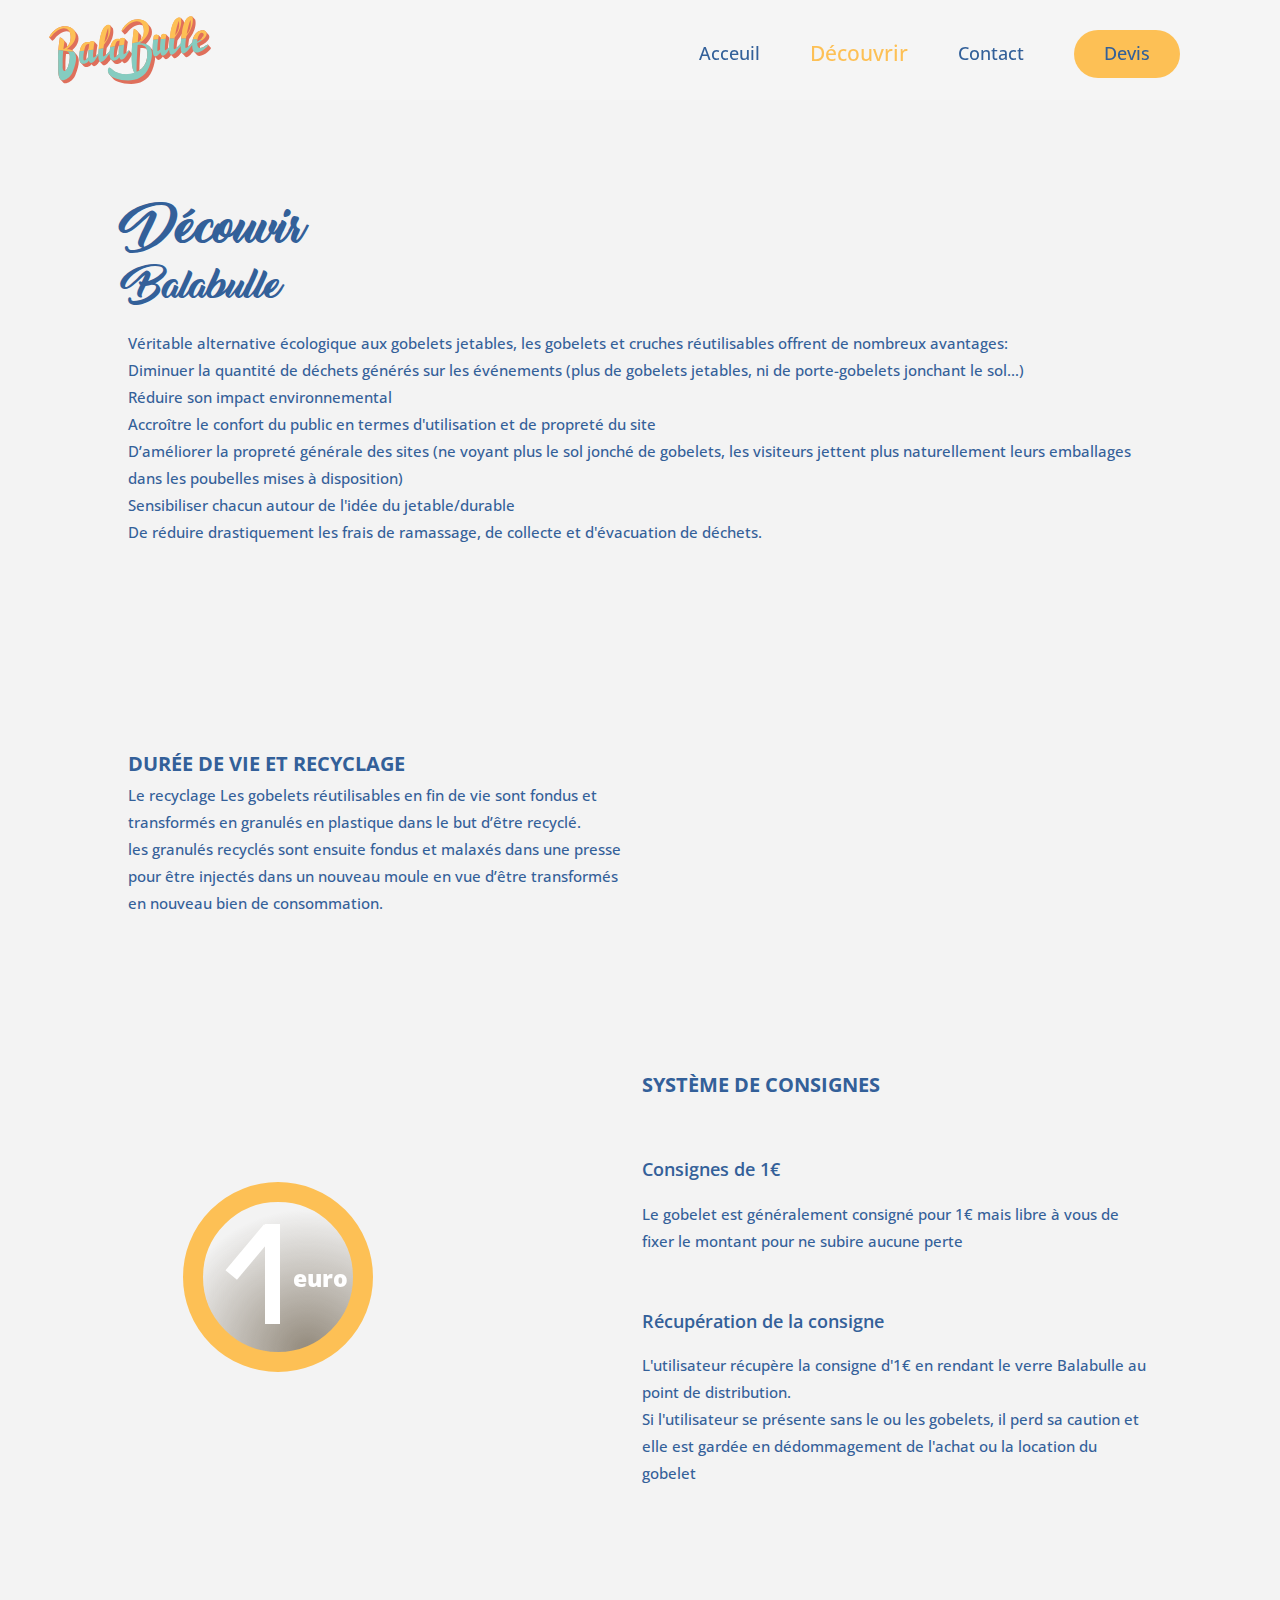
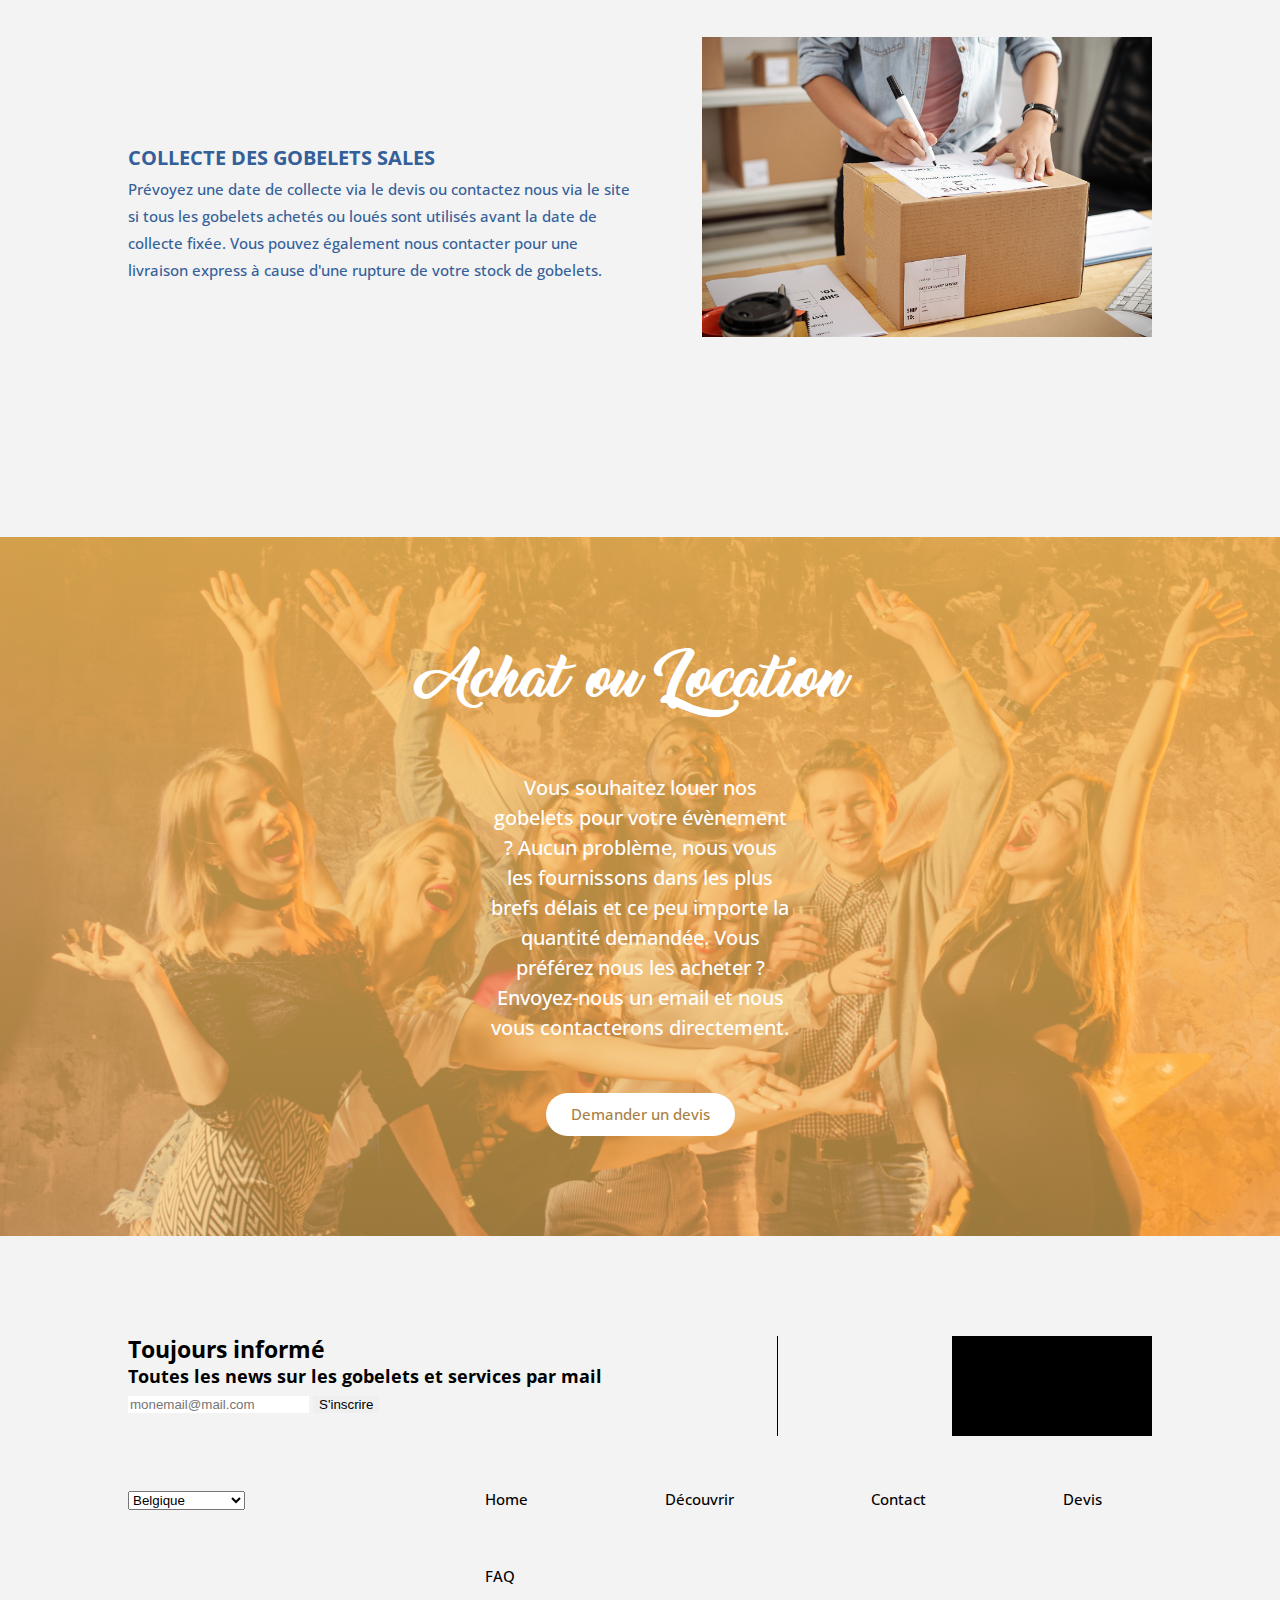
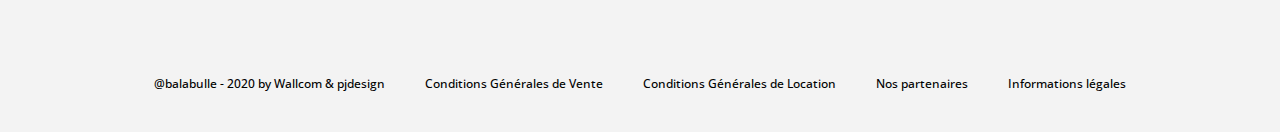
==== commit da08d973: "début devis" ====
--- a/decouvrir.html
+++ b/decouvrir.html
@@ -32,13 +32,13 @@
                     <a href="index.html">Acceuil</a>
                 </li>
                 <li class="nav-link active">
-                    <a href="contact.html">Découvrir</a>
+                    <a href="decouvrir.html">Découvrir</a>
                 </li>
                 <li class="nav-link">
                     <a href="contact.html">Contact</a>
                 </li>
                 <li class="nav-link CTA">
-                    <a href="">Devis</a>
+                    <a href="devis.php">Devis</a>
                 </li>
             </ul>
         </nav>
@@ -115,7 +115,7 @@
     <h2>Achat ou Location</h2>
     <p>Vous souhaitez louer nos gobelets pour votre évènement ? Aucun problème, nous vous les fournissons dans les plus brefs délais et ce peu importe la quantité demandée.
         Vous préférez nous les acheter ? Envoyez-nous un email et nous vous contacterons directement. </p>
-    <a href="" class="CTA">Demander un devis</a>
+    <a href="devis.php" class="CTA">Demander un devis</a>
 </section>
 </main>
 <footer>
@@ -163,7 +163,7 @@
                     <a href="contact.html">Contact</a>
                 </li>
                 <li class="nav-link CTA">
-                    <a href="">Devis</a>
+                    <a href="devis.php">Devis</a>
                 </li>
                 <li class="nav-link">
                     <a href="">FAQ</a>
--- a/style.css
+++ b/style.css
@@ -495,7 +495,7 @@
     -webkit-transform: scale(1) scaleZ(1) rotateX(0deg) rotateY(0deg) rotateX(-20deg);
             transform: scale(1) scaleZ(1) rotateX(0deg) rotateY(0deg) rotateX(-20deg);
   }
-  80% {
+  90% {
     border: 20px solid #C8C4BD;
     background: none;
     background-attachment: fixed;
@@ -546,7 +546,7 @@
     -webkit-transform: scale(1) scaleZ(1) rotateX(0deg) rotateY(0deg) rotateX(-20deg);
             transform: scale(1) scaleZ(1) rotateX(0deg) rotateY(0deg) rotateX(-20deg);
   }
-  80% {
+  90% {
     border: 20px solid #C8C4BD;
     background: none;
     background-attachment: fixed;
@@ -591,7 +591,7 @@
     -webkit-transform: rotate(90deg);
             transform: rotate(90deg);
   }
-  80% {
+  90% {
     width: 15px;
     height: 100%;
     width: 50px;
@@ -634,7 +634,7 @@
     -webkit-transform: rotate(90deg);
             transform: rotate(90deg);
   }
-  80% {
+  90% {
     width: 15px;
     height: 100%;
     width: 50px;
@@ -668,7 +668,7 @@
     top: 50px;
     left: 0px;
   }
-  80% {
+  90% {
     top: 80%;
     width: 100%;
     height: 200px;
@@ -699,7 +699,7 @@
     top: 50px;
     left: 0px;
   }
-  80% {
+  90% {
     top: 80%;
     width: 100%;
     height: 200px;
@@ -718,7 +718,7 @@
   38% {
     opacity: 0;
   }
-  80% {
+  90% {
     opacity: 0;
   }
 }
@@ -733,8 +733,30 @@
   38% {
     opacity: 0;
   }
-  80% {
+  90% {
     opacity: 0;
+  }
+}
+
+@-webkit-keyframes header-coming {
+  0% {
+    opacity: 0;
+  }
+  100% {
+    opacity: 1;
+    -webkit-transform: none;
+            transform: none;
+  }
+}
+
+@keyframes header-coming {
+  0% {
+    opacity: 0;
+  }
+  100% {
+    opacity: 1;
+    -webkit-transform: none;
+            transform: none;
   }
 }
 
@@ -851,6 +873,7 @@
 }
 
 main.animated {
+  position: static;
   background: url(/img/normal-ball.png), url(/img/big-ball.png), url(/img/small-ball.png), url(/img/tiny-ball.png), url(/img/normal-ball.png), url(/img/big-ball.png), radial-gradient(160.45% 57.32% at -24.34% 14.24%, #336099 0%, #50B0A2 100%);
   background-position-x: 60px, 5px, 1100px, 1200px, 1800px,2200px, 0;
   background-position-y: 50px,80vh, 30px, 70vh, 70vh,-10vh, 0;
@@ -859,6 +882,8 @@
   background-attachment: fixed;
   position: relative;
   overflow: hidden;
+  -webkit-transition: all 500ms ease-in-out;
+  transition: all 500ms ease-in-out;
   -webkit-animation-name: animated-bubbles;
           animation-name: animated-bubbles;
   -webkit-animation-iteration-count: infinite;
@@ -925,6 +950,23 @@
   margin-left: 10vw;
   margin-right: 10vw;
   z-index: 999;
+  -webkit-animation-name: header-coming;
+          animation-name: header-coming;
+  -webkit-animation-duration: 0.3s;
+          animation-duration: 0.3s;
+  -webkit-animation-iteration-count: 1;
+          animation-iteration-count: 1;
+  -webkit-animation-fill-mode: forwards;
+          animation-fill-mode: forwards;
+  -webkit-animation-delay: 0.5s;
+          animation-delay: 0.5s;
+  -webkit-animation-timing-function: ease-in-out;
+          animation-timing-function: ease-in-out;
+  opacity: 0;
+  -webkit-transform: translateX(-150px);
+          transform: translateX(-150px);
+  -webkit-transition: all 300ms ease-in-out;
+  transition: all 300ms ease-in-out;
 }
 
 main.animated .main-descr .header .header-title {
@@ -979,7 +1021,8 @@
 
 main.animated .main-descr::before {
   content: '';
-  display: block;
+  display: none;
+  opacity: 1;
   width: 300px;
   height: 300px;
   margin-bottom: 50px;
@@ -989,6 +1032,8 @@
   background-size: contain;
   background-position: center;
   z-index: 999;
+  -webkit-transition: all 700ms ease-in-out;
+  transition: all 700ms ease-in-out;
 }
 
 @media screen and (max-height: 570px) {
@@ -1079,6 +1124,10 @@
 }
 
 main.animated .more {
+  display: block;
+  opacity: 1;
+  -webkit-transition: all 300ms ease-in-out;
+  transition: all 300ms ease-in-out;
   position: absolute;
   top: 90vh;
   left: 50vw;
@@ -2021,6 +2070,13 @@
   background-size: 80%;
 }
 
+main.animated .panelContent {
+  display: block;
+  opacity: 1;
+  -webkit-transition: all 300ms ease-in-out;
+  transition: all 300ms ease-in-out;
+}
+
 main.animated .panelContent .productExplain {
   width: 80vw;
   margin-top: 30px;
@@ -2120,8 +2176,8 @@
 
 main.animated .HeroContainer {
   width: 100vw;
-  padding-top: 50px;
-  padding-bottom: 50px;
+  padding-top: 100px;
+  padding-bottom: 100px;
   display: -webkit-box;
   display: -ms-flexbox;
   display: flex;
@@ -2140,6 +2196,9 @@
   background-size: cover;
   background-repeat: no-repeat;
   background-position: center;
+  opacity: 1;
+  -webkit-transition: all 300ms ease-in-out;
+  transition: all 300ms ease-in-out;
 }
 
 main.animated .HeroContainer h2 {
@@ -2164,6 +2223,49 @@
   padding: 8px 25px;
   border-radius: 70px;
   color: #A98042;
+}
+
+main.animated.inload {
+  background: none;
+}
+
+main.animated.inload .main-descr::before {
+  content: '';
+  display: block;
+  position: absolute;
+  opacity: 0;
+  width: 300px;
+  height: 300px;
+  margin-bottom: 50px;
+  margin-top: -100px;
+  background: url(/img/cup-render.png);
+  background-repeat: no-repeat;
+  background-size: contain;
+  background-position: center;
+  z-index: 999;
+  -webkit-transition: all 300ms ease-in-out;
+  transition: all 300ms ease-in-out;
+}
+
+main.animated.inload .more {
+  display: none;
+  opacity: 0;
+  -webkit-transition: all 300ms ease-in-out;
+  transition: all 300ms ease-in-out;
+}
+
+main.animated.inload .panelContent {
+  display: none;
+  opacity: 0;
+}
+
+main.animated.inload .HeroContainer {
+  display: none;
+  opacity: 0;
+}
+
+main.animated.inload + footer {
+  opacity: 0;
 }
 
 main {
@@ -2340,6 +2442,8 @@
           animation-delay: 1s;
   -webkit-animation-timing-function: ease-in-out;
           animation-timing-function: ease-in-out;
+  -webkit-backface-visibility: hidden;
+          backface-visibility: hidden;
 }
 
 main .panelContent .panelConsignesAnime .animContainer .movingBlock {
@@ -2364,6 +2468,8 @@
           animation-delay: 1s;
   -webkit-animation-timing-function: ease-in-out;
           animation-timing-function: ease-in-out;
+  -webkit-backface-visibility: hidden;
+          backface-visibility: hidden;
 }
 
 main .panelContent .panelConsignesAnime .animContainer .euro {
@@ -2390,6 +2496,8 @@
           animation-delay: 1s;
   -webkit-animation-timing-function: ease-in-out;
           animation-timing-function: ease-in-out;
+  -webkit-backface-visibility: hidden;
+          backface-visibility: hidden;
 }
 
 @media screen and (min-width: 900px) {
@@ -2496,8 +2604,8 @@
 
 main .HeroContainer {
   width: 100vw;
-  padding-top: 50px;
-  padding-bottom: 50px;
+  padding-top: 100px;
+  padding-bottom: 100px;
   display: -webkit-box;
   display: -ms-flexbox;
   display: flex;
@@ -2550,6 +2658,8 @@
   margin: 0;
   top: 0;
   left: 0;
+  -webkit-transition: all 300ms ease-in-out;
+  transition: all 300ms ease-in-out;
 }
 
 @media screen and (min-width: 900px) {
@@ -2858,6 +2968,9 @@
   margin-right: auto;
   padding-top: 100px;
   position: relative;
+  opacity: 1;
+  -webkit-transition: all 300ms ease-in-out;
+  transition: all 300ms ease-in-out;
 }
 
 .newsletterandsocial {
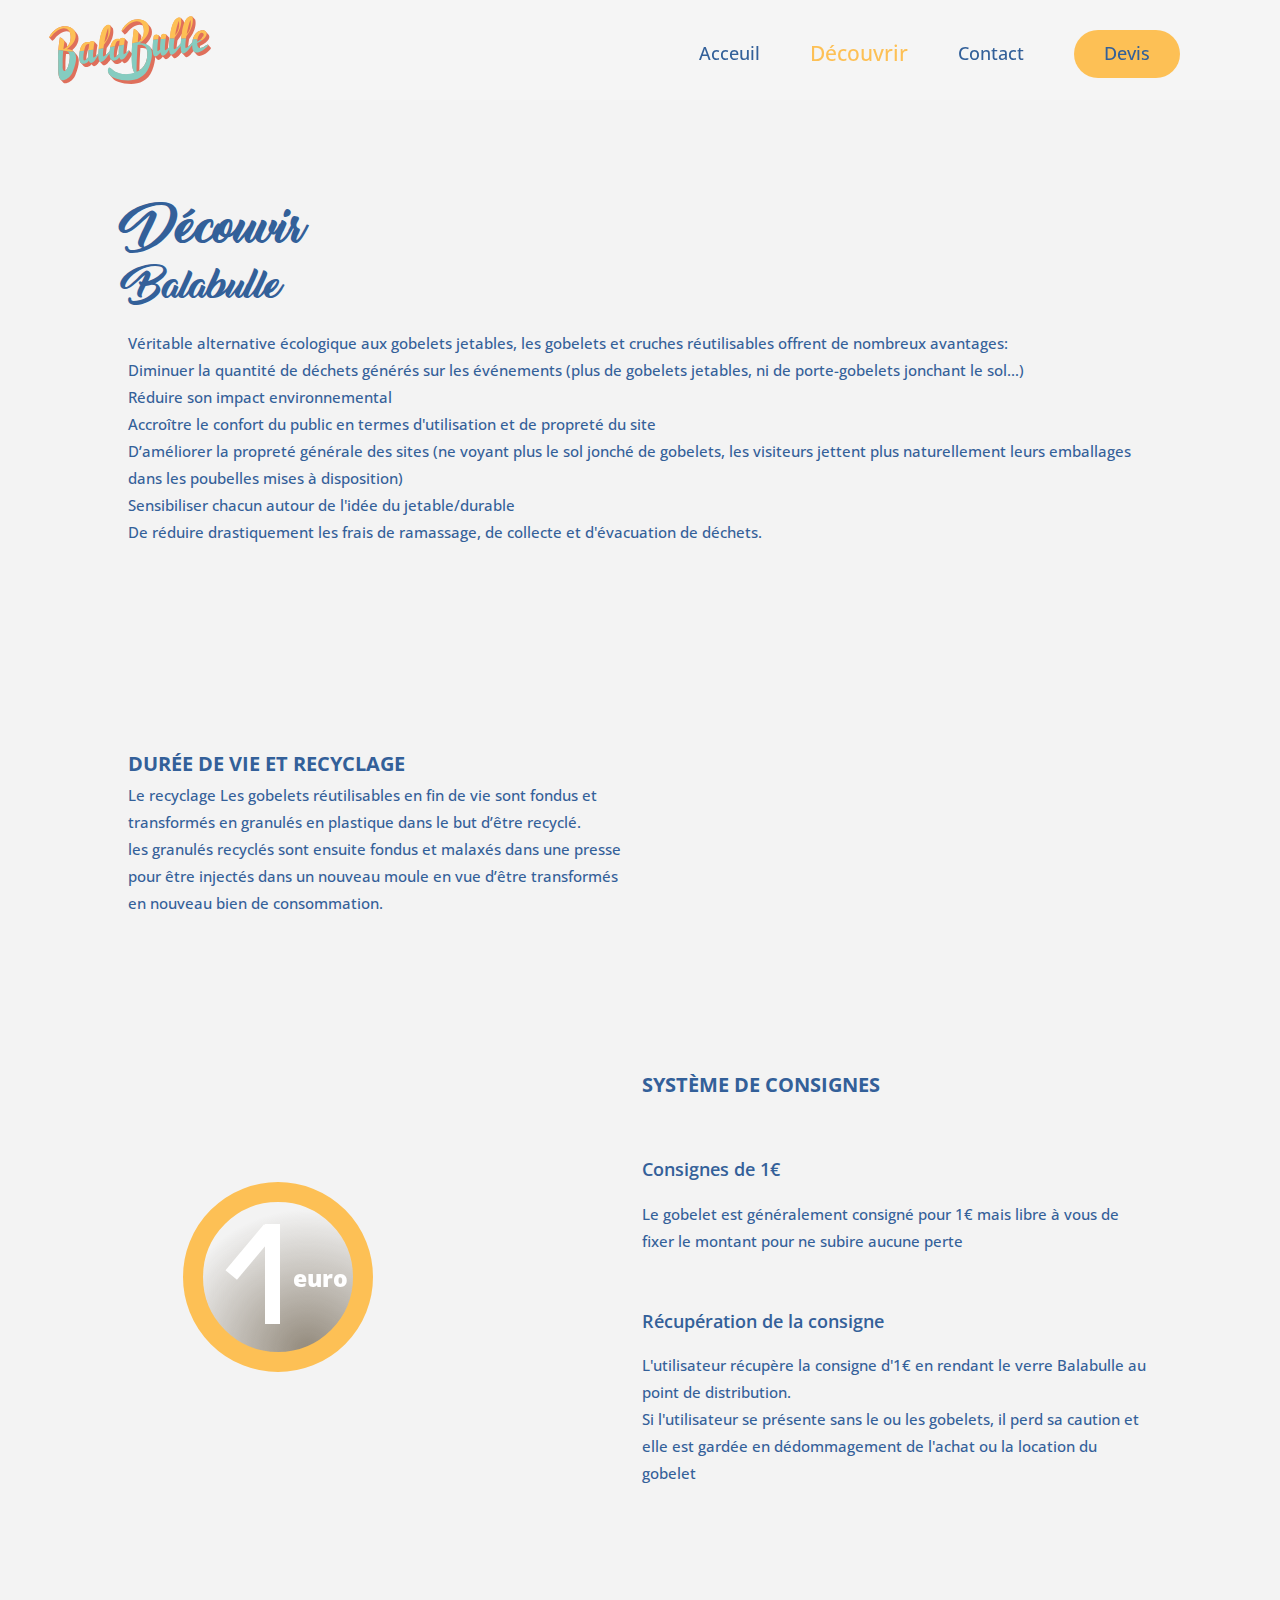
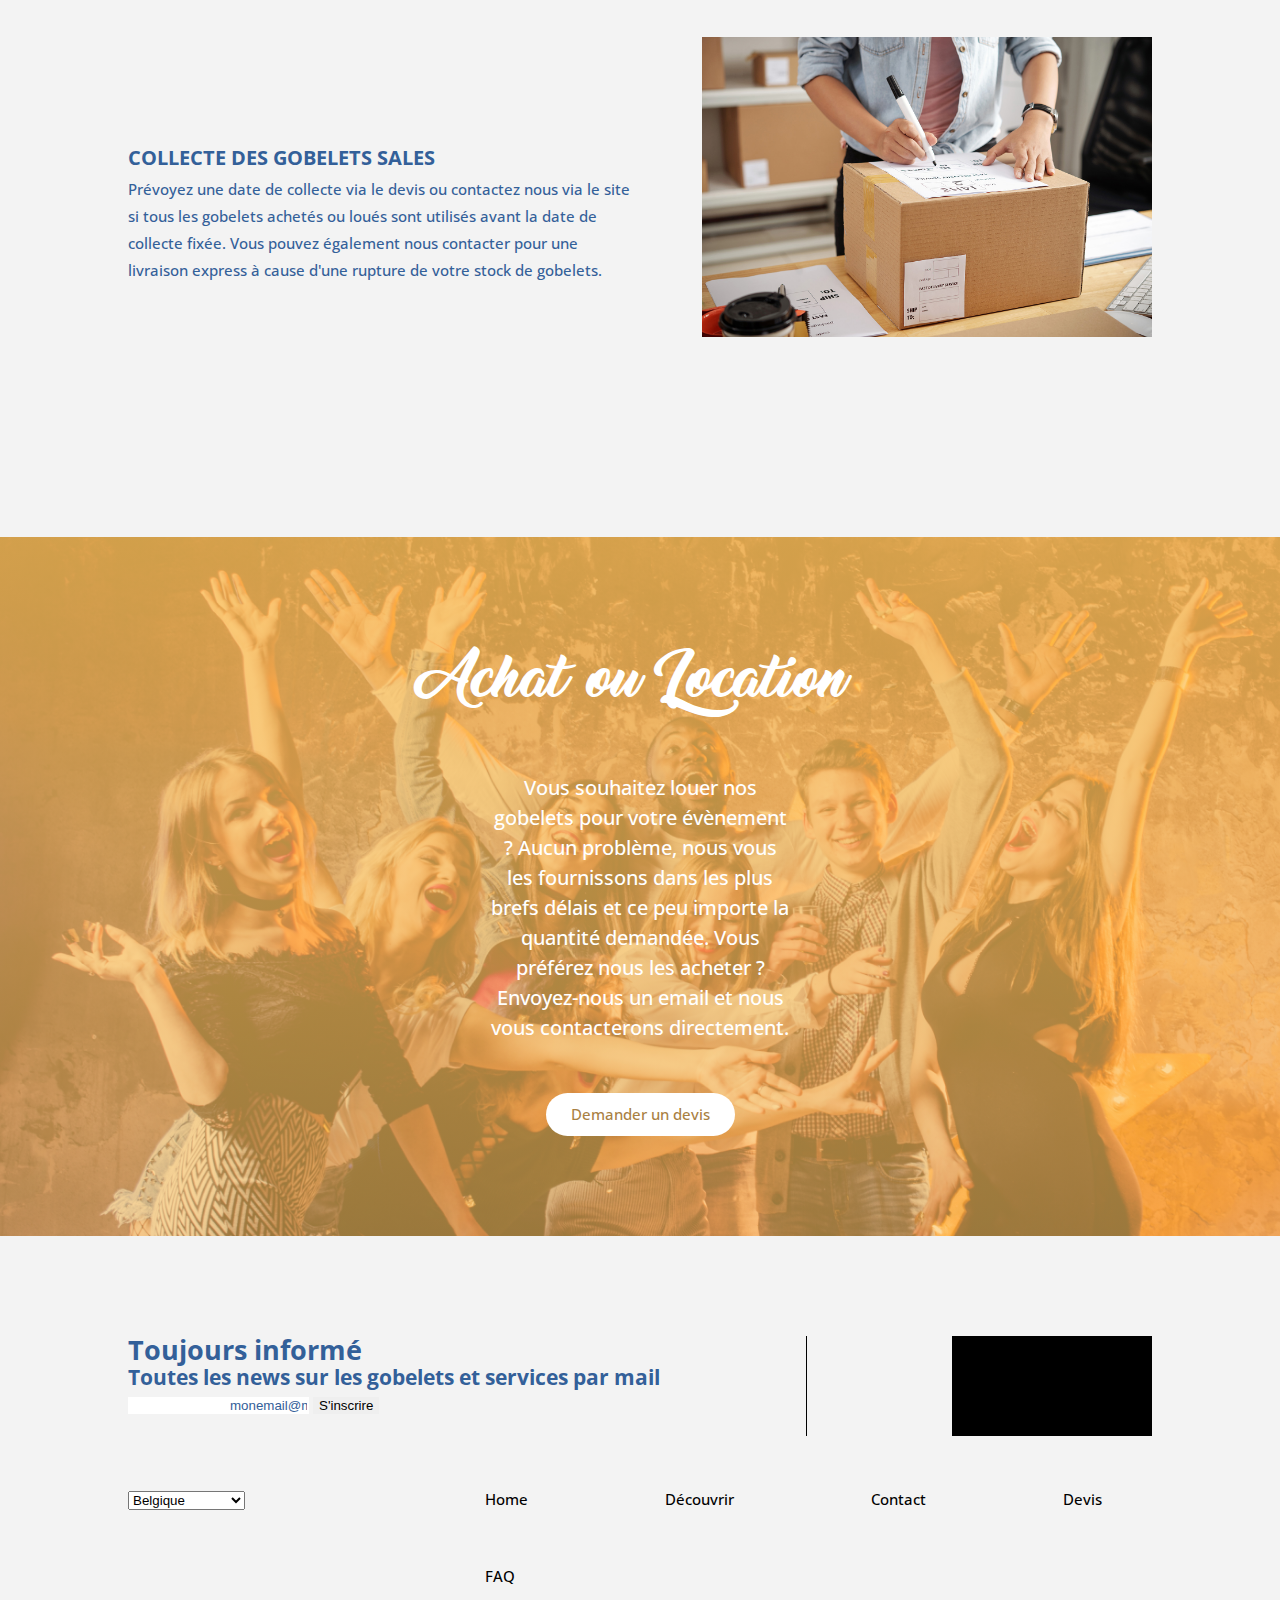
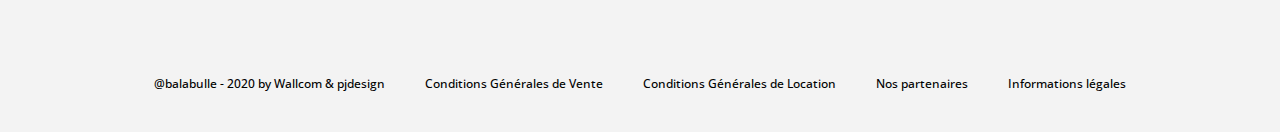
==== commit abab121c: "devis final" ====
--- a/style.css
+++ b/style.css
@@ -757,6 +757,354 @@
     opacity: 1;
     -webkit-transform: none;
             transform: none;
+  }
+}
+
+@-webkit-keyframes theCup-anim-step2 {
+  0% {
+    -webkit-transform: translate(-1940px, -50%) scale(1.8);
+            transform: translate(-1940px, -50%) scale(1.8);
+  }
+  50% {
+    -webkit-transform: translate(-160%, -255%) scale(0.5) rotate(360deg);
+            transform: translate(-160%, -255%) scale(0.5) rotate(360deg);
+  }
+  70% {
+    -webkit-transform: translate(-160%, -35%) scale(0.5) rotate(360deg);
+            transform: translate(-160%, -35%) scale(0.5) rotate(360deg);
+  }
+  80% {
+    -webkit-transform: translate(-160%, -85%) scale(0.5) rotate(360deg);
+            transform: translate(-160%, -85%) scale(0.5) rotate(360deg);
+  }
+  87% {
+    -webkit-transform: translate(-160%, -35%) scale(0.5) rotate(360deg);
+            transform: translate(-160%, -35%) scale(0.5) rotate(360deg);
+  }
+  100% {
+    -webkit-transform: translate(-160%, -35%) scale(0.5) rotate(360deg);
+            transform: translate(-160%, -35%) scale(0.5) rotate(360deg);
+  }
+}
+
+@keyframes theCup-anim-step2 {
+  0% {
+    -webkit-transform: translate(-1940px, -50%) scale(1.8);
+            transform: translate(-1940px, -50%) scale(1.8);
+  }
+  50% {
+    -webkit-transform: translate(-160%, -255%) scale(0.5) rotate(360deg);
+            transform: translate(-160%, -255%) scale(0.5) rotate(360deg);
+  }
+  70% {
+    -webkit-transform: translate(-160%, -35%) scale(0.5) rotate(360deg);
+            transform: translate(-160%, -35%) scale(0.5) rotate(360deg);
+  }
+  80% {
+    -webkit-transform: translate(-160%, -85%) scale(0.5) rotate(360deg);
+            transform: translate(-160%, -85%) scale(0.5) rotate(360deg);
+  }
+  87% {
+    -webkit-transform: translate(-160%, -35%) scale(0.5) rotate(360deg);
+            transform: translate(-160%, -35%) scale(0.5) rotate(360deg);
+  }
+  100% {
+    -webkit-transform: translate(-160%, -35%) scale(0.5) rotate(360deg);
+            transform: translate(-160%, -35%) scale(0.5) rotate(360deg);
+  }
+}
+
+@-webkit-keyframes cupBox-anim-step2 {
+  0% {
+    -webkit-transform: translate(399px, -110px) scale(1);
+            transform: translate(399px, -110px) scale(1);
+  }
+  50% {
+    -webkit-transform: translate(-1500px, -10px) scale(1);
+            transform: translate(-1500px, -10px) scale(1);
+  }
+  87% {
+    -webkit-transform: translate(-1500px, -10px) scale(1);
+            transform: translate(-1500px, -10px) scale(1);
+  }
+  100% {
+    -webkit-transform: translate(-1500px, -110px) scale(1);
+            transform: translate(-1500px, -110px) scale(1);
+  }
+}
+
+@keyframes cupBox-anim-step2 {
+  0% {
+    -webkit-transform: translate(399px, -110px) scale(1);
+            transform: translate(399px, -110px) scale(1);
+  }
+  50% {
+    -webkit-transform: translate(-1500px, -10px) scale(1);
+            transform: translate(-1500px, -10px) scale(1);
+  }
+  87% {
+    -webkit-transform: translate(-1500px, -10px) scale(1);
+            transform: translate(-1500px, -10px) scale(1);
+  }
+  100% {
+    -webkit-transform: translate(-1500px, -110px) scale(1);
+            transform: translate(-1500px, -110px) scale(1);
+  }
+}
+
+@-webkit-keyframes cupBox-outside-anim-step3 {
+  0% {
+    background-image: url("data:image/svg+xml,%3Csvg width='400' height='192' viewBox='0 0 400 192' fill='none' xmlns='http://www.w3.org/2000/svg'%3E%3Cpath d='M159 101.5L365 32V102.5L159 187.5V101.5Z' fill='%23EC8C51' stroke='%23EC8C51' stroke-width='5'/%3E%3Cpath d='M154 187.655L38.5 136.375V62.0189L154 102.276V187.655Z' fill='%23FDC055' stroke='%23EC8C51' stroke-width='5'/%3E%3Cpath d='M396.27 83.1965L207.273 166.923L159.618 105.72L375.078 31.1377L396.27 83.1965Z' fill='%23F4A553' stroke='%23EC8C51' stroke-width='5'/%3E%3Cpath d='M33.5 65.2039V83.5H5.57163L22.837 61.0148L33.5 65.2039Z' fill='%23EC8C51' stroke='%23EC8C51' stroke-width='5'/%3E%3C/svg%3E%0A");
+    background-size: contain;
+    background-repeat: no-repeat;
+    background-size: contain;
+  }
+  17% {
+    background-image: url("data:image/svg+xml,%3Csvg width='447' height='242' viewBox='0 0 447 242' fill='none' xmlns='http://www.w3.org/2000/svg'%3E%3Cpath d='M182.5 152L388.5 82.5V153L182.5 238V152Z' fill='%23EC8C51' stroke='%23EC8C51' stroke-width='5'/%3E%3Cpath d='M177.5 238.155L62 186.875V112.519L177.5 152.776V238.155Z' fill='%23FDC055' stroke='%23EC8C51' stroke-width='5'/%3E%3Cpath d='M432.203 81L250.937 144.049L201.553 149.839L400.42 81H432.203Z' fill='%23F4A553' stroke='%23EC8C51' stroke-width='5'/%3E%3Cpath d='M250.427 46.9165L57.7453 111.78L30.5918 96.7844L230.045 42.08L250.427 46.9165Z' fill='%23FDC055' stroke='%23EC8C51' stroke-width='5'/%3E%3C/svg%3E%0A");
+    background-size: contain;
+    background-repeat: no-repeat;
+    background-size: contain;
+  }
+  34% {
+    background-image: url("data:image/svg+xml,%3Csvg width='447' height='242' viewBox='0 0 447 242' fill='none' xmlns='http://www.w3.org/2000/svg'%3E%3Cpath d='M182.5 151.5L388.5 82V152.5L182.5 237.5V151.5Z' fill='%23EC8C51' stroke='%23EC8C51' stroke-width='5'/%3E%3Cpath d='M177.5 237.655L62 186.375V112.019L177.5 152.276V237.655Z' fill='%23FDC055' stroke='%23EC8C51' stroke-width='5'/%3E%3Cpath d='M180.281 151.411L143.563 75.6202L344.679 20.8148L395.602 76.8767L180.281 151.411Z' fill='%23F4A553' stroke='%23EC8C51' stroke-width='5'/%3E%3Cpath d='M55.5592 102.483L117.184 48.2878L300.341 4.6338L258.233 43.7641L55.5592 102.483Z' fill='%23EC8C51' stroke='%23EC8C51' stroke-width='5'/%3E%3C/svg%3E%0A");
+    background-size: contain;
+    background-repeat: no-repeat;
+    background-size: contain;
+  }
+  50% {
+    background-image: url("data:image/svg+xml,%3Csvg width='447' height='242' viewBox='0 0 447 242' fill='none' xmlns='http://www.w3.org/2000/svg'%3E%3Cpath d='M183 151.5L389 82V163.5L183 237.5V151.5Z' fill='%23EC8C51' stroke='%23EC8C51' stroke-width='5'/%3E%3Cpath d='M178 237.655L62.5 186.375V112.019L178 152.276V237.655Z' fill='%23FDC055' stroke='%23EC8C51' stroke-width='5'/%3E%3Cpath d='M391.661 78.414L179.556 151.835L122.996 129.568L312.652 59.1106L391.661 78.414Z' fill='%23F4A553' stroke='%23EC8C51' stroke-width='5'/%3E%3Cpath d='M260.094 48.5756L300.98 57.2484L126.353 127.863L55.1328 107.957L260.094 48.5756Z' fill='%23FDC055' stroke='%23EC8C51' stroke-width='5'/%3E%3C/svg%3E%0A");
+    background-size: contain;
+    background-repeat: no-repeat;
+    background-size: contain;
+  }
+  100% {
+    background-image: url("data:image/svg+xml,%3Csvg width='447' height='242' viewBox='0 0 447 242' fill='none' xmlns='http://www.w3.org/2000/svg'%3E%3Cpath d='M183 151.5L389 82V163.5L183 237.5V151.5Z' fill='%23EC8C51' stroke='%23EC8C51' stroke-width='5'/%3E%3Cpath d='M178 237.655L62.5 186.375V112.019L178 152.276V237.655Z' fill='%23FDC055' stroke='%23EC8C51' stroke-width='5'/%3E%3Cpath d='M391.661 78.414L179.556 151.835L122.996 129.568L312.652 59.1106L391.661 78.414Z' fill='%23F4A553' stroke='%23EC8C51' stroke-width='5'/%3E%3Cpath d='M260.094 48.5756L300.98 57.2484L126.353 127.863L55.1328 107.957L260.094 48.5756Z' fill='%23FDC055' stroke='%23EC8C51' stroke-width='5'/%3E%3C/svg%3E%0A");
+  }
+}
+
+@keyframes cupBox-outside-anim-step3 {
+  0% {
+    background-image: url("data:image/svg+xml,%3Csvg width='400' height='192' viewBox='0 0 400 192' fill='none' xmlns='http://www.w3.org/2000/svg'%3E%3Cpath d='M159 101.5L365 32V102.5L159 187.5V101.5Z' fill='%23EC8C51' stroke='%23EC8C51' stroke-width='5'/%3E%3Cpath d='M154 187.655L38.5 136.375V62.0189L154 102.276V187.655Z' fill='%23FDC055' stroke='%23EC8C51' stroke-width='5'/%3E%3Cpath d='M396.27 83.1965L207.273 166.923L159.618 105.72L375.078 31.1377L396.27 83.1965Z' fill='%23F4A553' stroke='%23EC8C51' stroke-width='5'/%3E%3Cpath d='M33.5 65.2039V83.5H5.57163L22.837 61.0148L33.5 65.2039Z' fill='%23EC8C51' stroke='%23EC8C51' stroke-width='5'/%3E%3C/svg%3E%0A");
+    background-size: contain;
+    background-repeat: no-repeat;
+    background-size: contain;
+  }
+  17% {
+    background-image: url("data:image/svg+xml,%3Csvg width='447' height='242' viewBox='0 0 447 242' fill='none' xmlns='http://www.w3.org/2000/svg'%3E%3Cpath d='M182.5 152L388.5 82.5V153L182.5 238V152Z' fill='%23EC8C51' stroke='%23EC8C51' stroke-width='5'/%3E%3Cpath d='M177.5 238.155L62 186.875V112.519L177.5 152.776V238.155Z' fill='%23FDC055' stroke='%23EC8C51' stroke-width='5'/%3E%3Cpath d='M432.203 81L250.937 144.049L201.553 149.839L400.42 81H432.203Z' fill='%23F4A553' stroke='%23EC8C51' stroke-width='5'/%3E%3Cpath d='M250.427 46.9165L57.7453 111.78L30.5918 96.7844L230.045 42.08L250.427 46.9165Z' fill='%23FDC055' stroke='%23EC8C51' stroke-width='5'/%3E%3C/svg%3E%0A");
+    background-size: contain;
+    background-repeat: no-repeat;
+    background-size: contain;
+  }
+  34% {
+    background-image: url("data:image/svg+xml,%3Csvg width='447' height='242' viewBox='0 0 447 242' fill='none' xmlns='http://www.w3.org/2000/svg'%3E%3Cpath d='M182.5 151.5L388.5 82V152.5L182.5 237.5V151.5Z' fill='%23EC8C51' stroke='%23EC8C51' stroke-width='5'/%3E%3Cpath d='M177.5 237.655L62 186.375V112.019L177.5 152.276V237.655Z' fill='%23FDC055' stroke='%23EC8C51' stroke-width='5'/%3E%3Cpath d='M180.281 151.411L143.563 75.6202L344.679 20.8148L395.602 76.8767L180.281 151.411Z' fill='%23F4A553' stroke='%23EC8C51' stroke-width='5'/%3E%3Cpath d='M55.5592 102.483L117.184 48.2878L300.341 4.6338L258.233 43.7641L55.5592 102.483Z' fill='%23EC8C51' stroke='%23EC8C51' stroke-width='5'/%3E%3C/svg%3E%0A");
+    background-size: contain;
+    background-repeat: no-repeat;
+    background-size: contain;
+  }
+  50% {
+    background-image: url("data:image/svg+xml,%3Csvg width='447' height='242' viewBox='0 0 447 242' fill='none' xmlns='http://www.w3.org/2000/svg'%3E%3Cpath d='M183 151.5L389 82V163.5L183 237.5V151.5Z' fill='%23EC8C51' stroke='%23EC8C51' stroke-width='5'/%3E%3Cpath d='M178 237.655L62.5 186.375V112.019L178 152.276V237.655Z' fill='%23FDC055' stroke='%23EC8C51' stroke-width='5'/%3E%3Cpath d='M391.661 78.414L179.556 151.835L122.996 129.568L312.652 59.1106L391.661 78.414Z' fill='%23F4A553' stroke='%23EC8C51' stroke-width='5'/%3E%3Cpath d='M260.094 48.5756L300.98 57.2484L126.353 127.863L55.1328 107.957L260.094 48.5756Z' fill='%23FDC055' stroke='%23EC8C51' stroke-width='5'/%3E%3C/svg%3E%0A");
+    background-size: contain;
+    background-repeat: no-repeat;
+    background-size: contain;
+  }
+  100% {
+    background-image: url("data:image/svg+xml,%3Csvg width='447' height='242' viewBox='0 0 447 242' fill='none' xmlns='http://www.w3.org/2000/svg'%3E%3Cpath d='M183 151.5L389 82V163.5L183 237.5V151.5Z' fill='%23EC8C51' stroke='%23EC8C51' stroke-width='5'/%3E%3Cpath d='M178 237.655L62.5 186.375V112.019L178 152.276V237.655Z' fill='%23FDC055' stroke='%23EC8C51' stroke-width='5'/%3E%3Cpath d='M391.661 78.414L179.556 151.835L122.996 129.568L312.652 59.1106L391.661 78.414Z' fill='%23F4A553' stroke='%23EC8C51' stroke-width='5'/%3E%3Cpath d='M260.094 48.5756L300.98 57.2484L126.353 127.863L55.1328 107.957L260.094 48.5756Z' fill='%23FDC055' stroke='%23EC8C51' stroke-width='5'/%3E%3C/svg%3E%0A");
+  }
+}
+
+@-webkit-keyframes cupBox-anim-step3 {
+  0% {
+    -webkit-transform: translate(-1500px, -110px) scale(1);
+            transform: translate(-1500px, -110px) scale(1);
+  }
+  50% {
+    -webkit-transform: translate(-1500px, -110px) scale(1);
+            transform: translate(-1500px, -110px) scale(1);
+  }
+  62% {
+    -webkit-transform: translate(-1500px, -110px) scale(0.2);
+            transform: translate(-1500px, -110px) scale(0.2);
+  }
+  75% {
+    -webkit-transform: translate(-260px, -110px) scale(0.2);
+            transform: translate(-260px, -110px) scale(0.2);
+  }
+  87% {
+    -webkit-transform: translate(-260px, -131px) scale(0.2);
+            transform: translate(-260px, -131px) scale(0.2);
+  }
+  100% {
+    -webkit-transform: translate(-260px, -131px) scale(0.2);
+            transform: translate(-260px, -131px) scale(0.2);
+  }
+}
+
+@keyframes cupBox-anim-step3 {
+  0% {
+    -webkit-transform: translate(-1500px, -110px) scale(1);
+            transform: translate(-1500px, -110px) scale(1);
+  }
+  50% {
+    -webkit-transform: translate(-1500px, -110px) scale(1);
+            transform: translate(-1500px, -110px) scale(1);
+  }
+  62% {
+    -webkit-transform: translate(-1500px, -110px) scale(0.2);
+            transform: translate(-1500px, -110px) scale(0.2);
+  }
+  75% {
+    -webkit-transform: translate(-260px, -110px) scale(0.2);
+            transform: translate(-260px, -110px) scale(0.2);
+  }
+  87% {
+    -webkit-transform: translate(-260px, -131px) scale(0.2);
+            transform: translate(-260px, -131px) scale(0.2);
+  }
+  100% {
+    -webkit-transform: translate(-260px, -131px) scale(0.2);
+            transform: translate(-260px, -131px) scale(0.2);
+  }
+}
+
+@-webkit-keyframes container-anim-step3 {
+  0% {
+    -webkit-transform: translate(50%, -50%) scale(0.3);
+            transform: translate(50%, -50%) scale(0.3);
+  }
+  62% {
+    -webkit-transform: translate(50%, -50%) scale(0.3);
+            transform: translate(50%, -50%) scale(0.3);
+  }
+  75% {
+    -webkit-transform: translate(-50%, -50%) scale(0.3);
+            transform: translate(-50%, -50%) scale(0.3);
+  }
+  87% {
+    -webkit-transform: translate(-50%, -50%) scale(0.3);
+            transform: translate(-50%, -50%) scale(0.3);
+  }
+  100% {
+    -webkit-transform: translate(-50%, -50%) scale(0.3);
+            transform: translate(-50%, -50%) scale(0.3);
+  }
+}
+
+@keyframes container-anim-step3 {
+  0% {
+    -webkit-transform: translate(50%, -50%) scale(0.3);
+            transform: translate(50%, -50%) scale(0.3);
+  }
+  62% {
+    -webkit-transform: translate(50%, -50%) scale(0.3);
+            transform: translate(50%, -50%) scale(0.3);
+  }
+  75% {
+    -webkit-transform: translate(-50%, -50%) scale(0.3);
+            transform: translate(-50%, -50%) scale(0.3);
+  }
+  87% {
+    -webkit-transform: translate(-50%, -50%) scale(0.3);
+            transform: translate(-50%, -50%) scale(0.3);
+  }
+  100% {
+    -webkit-transform: translate(-50%, -50%) scale(0.3);
+            transform: translate(-50%, -50%) scale(0.3);
+  }
+}
+
+@-webkit-keyframes animated-congrat {
+  0% {
+    width: 0px;
+    height: 0px;
+  }
+  100% {
+    width: 5000px;
+    height: 5000px;
+  }
+}
+
+@keyframes animated-congrat {
+  0% {
+    width: 0px;
+    height: 0px;
+  }
+  100% {
+    width: 5000px;
+    height: 5000px;
+  }
+}
+
+@-webkit-keyframes animated-congrat-v {
+  0% {
+    -webkit-transform: rotate(0deg) scale(0);
+            transform: rotate(0deg) scale(0);
+  }
+  100% {
+    -webkit-transform: rotate(360deg) scale(0.5);
+            transform: rotate(360deg) scale(0.5);
+  }
+}
+
+@keyframes animated-congrat-v {
+  0% {
+    -webkit-transform: rotate(0deg) scale(0);
+            transform: rotate(0deg) scale(0);
+  }
+  100% {
+    -webkit-transform: rotate(360deg) scale(0.5);
+            transform: rotate(360deg) scale(0.5);
+  }
+}
+
+@-webkit-keyframes animated-congrat-text {
+  0% {
+    -webkit-transform: translateY(100px);
+            transform: translateY(100px);
+    opacity: 0;
+  }
+  100% {
+    -webkit-transform: translateY(0px);
+            transform: translateY(0px);
+    opacity: 1;
+  }
+}
+
+@keyframes animated-congrat-text {
+  0% {
+    -webkit-transform: translateY(100px);
+            transform: translateY(100px);
+    opacity: 0;
+  }
+  100% {
+    -webkit-transform: translateY(0px);
+            transform: translateY(0px);
+    opacity: 1;
+  }
+}
+
+@-webkit-keyframes animated-congrat-CTA {
+  0% {
+    -webkit-transform: scale(0);
+            transform: scale(0);
+    opacity: 0;
+  }
+  100% {
+    -webkit-transform: scale(1);
+            transform: scale(1);
+    opacity: 1;
+  }
+}
+
+@keyframes animated-congrat-CTA {
+  0% {
+    -webkit-transform: scale(0);
+            transform: scale(0);
+    opacity: 0;
+  }
+  100% {
+    -webkit-transform: scale(1);
+            transform: scale(1);
+    opacity: 1;
   }
 }
 
@@ -2809,6 +3157,12 @@
   background-color: #336099;
 }
 
+header .menu-nav .ham-button.darkversion :nth-child(1),
+header .menu-nav .ham-button.darkversion :nth-child(2),
+header .menu-nav .ham-button.darkversion :nth-child(3) {
+  background-color: #336099;
+}
+
 header .menu-nav .ham-button:hover > :nth-child(1),
 header .menu-nav .ham-button:hover > :nth-child(2),
 header .menu-nav .ham-button:hover > :nth-child(3),
@@ -2929,6 +3283,17 @@
     font-size: 21px;
     color: #FDC055;
   }
+  header .menu-nav .main-nav .main-nav-list .nav-link.CTA.active a {
+    color: #336099;
+  }
+  header .menu-nav .main-nav .main-nav-list .nav-link.CTA.active:hover a,
+  header .menu-nav .main-nav .main-nav-list .nav-link.CTA.active:focus a {
+    color: #336099;
+  }
+  header .menu-nav .main-nav .main-nav-list .nav-link.CTA.active:hover,
+  header .menu-nav .main-nav .main-nav-list .nav-link.CTA.active:focus {
+    background-color: #FDC055;
+  }
   header .menu-nav .main-nav .main-nav-list .CTA:hover {
     background-color: #336099;
   }
@@ -3208,8 +3573,1814 @@
   }
 }
 
+.page-title {
+  font-family: Thinking_of_Betty;
+  font-weight: 500;
+  font-size: 1.5rem;
+  margin-top: 100px;
+  margin-left: 30px;
+  color: #336099;
+}
+
+@media (min-width: 700px) {
+  .page-title {
+    margin-left: 10vw;
+  }
+}
+
+.info-suivi-devis {
+  width: 80vw;
+  max-width: 1500px;
+  height: 70px;
+  margin-left: auto;
+  margin-right: auto;
+  position: relative;
+  margin-top: 50px;
+  padding-left: 0;
+  margin-bottom: 0;
+  display: -webkit-box;
+  display: -ms-flexbox;
+  display: flex;
+  -webkit-box-orient: horizontal;
+  -webkit-box-direction: normal;
+      -ms-flex-direction: row;
+          flex-direction: row;
+  -webkit-box-pack: justify;
+      -ms-flex-pack: justify;
+          justify-content: space-between;
+  -webkit-box-align: start;
+      -ms-flex-align: start;
+          align-items: flex-start;
+  /*.devis-bar-steps.step-2 {
+        background: linear-gradient(89.53deg, #336099 0%, #50B0A2 16.67%, #D9DADC 33.34%);
+        transition: all 300ms ease-in-out;
+    }
+    .devis-bar-steps.step-3 {
+        background: linear-gradient(89.53deg, #336099 16.67%, #50B0A2 33.34%, #D9DADC 50%);
+        transition: all 300ms ease-in-out;
+    }
+    .devis-bar-steps.step-4 {
+        background: linear-gradient(89.53deg, #336099 33.34%, #50B0A2 50%, #D9DADC 66.67%);
+        transition: all 300ms ease-in-out;
+    }
+    .devis-bar-steps.step-5 {
+        background: linear-gradient(89.53deg, #336099 50%, #50B0A2 66.67%, #D9DADC 83.34%);
+        transition: all 300ms ease-in-out;
+    }
+    .devis-bar-steps.step-6 {
+        background: linear-gradient(89.53deg, #336099 66.67%, #50B0A2 83.34%, #D9DADC 100%);
+        transition: all 300ms ease-in-out;
+    }
+    .devis-bar-steps.step-6 {
+        background: linear-gradient(89.53deg, #336099 83.34%, #50B0A2 100%, #D9DADC 116.67%);
+        transition: all 300ms ease-in-out;
+    }*/
+}
+
+.info-suivi-devis .devis-bar-steps {
+  position: absolute;
+  display: block;
+  width: 100%;
+  height: 8px;
+  border-radius: 70px;
+  background: linear-gradient(89.53deg, #336099 -16.67%, #50B0A2 -10%, #D9DADC 0%);
+  -webkit-transition: all 300ms ease-in-out;
+  transition: all 300ms ease-in-out;
+}
+
+.info-suivi-devis .devis-step {
+  position: relative;
+  width: 16.67%;
+  height: 100px;
+}
+
+.info-suivi-devis .devis-step span {
+  display: block;
+  width: 100%;
+  height: 8px;
+  border-radius: none;
+  background: #D9DADC;
+  -webkit-box-shadow: none;
+          box-shadow: none;
+  position: absolute;
+  left: 50%;
+  -webkit-transform: translate(-50%, 0px);
+          transform: translate(-50%, 0px);
+}
+
+.info-suivi-devis .devis-step h4 {
+  position: absolute;
+  -webkit-transform: translateX(-50%);
+          transform: translateX(-50%);
+  top: 100%;
+  left: 50%;
+  opacity: 0;
+  -webkit-transition: all 300ms ease-in-out;
+  transition: all 300ms ease-in-out;
+  color: #336099;
+  font-family: 'Open Sans', sans-serif;
+  font-weight: 500;
+  line-height: 180%;
+  font-size: 11px;
+}
+
+.info-suivi-devis .devis-step.active span {
+  height: 12px;
+  background: #50B0A2;
+  -webkit-box-shadow: 0px 0px 34px #50B0A2;
+          box-shadow: 0px 0px 34px #50B0A2;
+  -webkit-transition: all 300ms ease-in-out;
+  transition: all 300ms ease-in-out;
+}
+
+.info-suivi-devis .devis-step.active h4 {
+  top: 30px;
+  opacity: 1;
+  -webkit-transition: all 300ms ease-in-out;
+  transition: all 300ms ease-in-out;
+}
+
+.info-suivi-devis .devis-step.checked span {
+  height: 8px;
+  background: #336099;
+  -webkit-box-shadow: none;
+          box-shadow: none;
+  -webkit-transition: all 300ms ease-in-out;
+  transition: all 300ms ease-in-out;
+}
+
+.info-suivi-devis .devis-step.checked h4 {
+  top: 100%;
+  opacity: 0;
+  -webkit-transition: all 300ms ease-in-out;
+  transition: all 300ms ease-in-out;
+}
+
+@media screen and (min-width: 700px) {
+  .info-suivi-devis .devis-step {
+    position: relative;
+    width: 16.67%;
+    height: 100px;
+  }
+  .info-suivi-devis .devis-step span {
+    display: block;
+    width: 22px;
+    height: 22px;
+    border-radius: 100%;
+    background: #D9DADC;
+    -webkit-box-shadow: none;
+            box-shadow: none;
+    position: absolute;
+    left: 50%;
+    -webkit-transform: translate(-50%, -7px);
+            transform: translate(-50%, -7px);
+  }
+  .info-suivi-devis .devis-step h4 {
+    position: absolute;
+    -webkit-transform: translateX(-50%);
+            transform: translateX(-50%);
+    top: 100%;
+    left: 50%;
+    opacity: 0;
+    -webkit-transition: all 300ms ease-in-out;
+    transition: all 300ms ease-in-out;
+    color: #336099;
+    font-family: 'Open Sans', sans-serif;
+    font-weight: 500;
+    line-height: 180%;
+    font-size: 11px;
+  }
+  .info-suivi-devis :last-child {
+    -webkit-transform: translateX(50%);
+            transform: translateX(50%);
+  }
+  .info-suivi-devis .devis-step.active span {
+    width: 22px;
+    height: 22px;
+    background: #50B0A2;
+    -webkit-box-shadow: 0px 0px 34px #50B0A2;
+            box-shadow: 0px 0px 34px #50B0A2;
+    -webkit-transition: all 300ms ease-in-out;
+    transition: all 300ms ease-in-out;
+  }
+  .info-suivi-devis .devis-step.active h4 {
+    top: 30px;
+    opacity: 1;
+    -webkit-transition: all 300ms ease-in-out;
+    transition: all 300ms ease-in-out;
+  }
+  .info-suivi-devis .devis-step.checked span {
+    width: 22px;
+    height: 22px;
+    background: #336099;
+    -webkit-box-shadow: none;
+            box-shadow: none;
+    -webkit-transition: all 300ms ease-in-out;
+    transition: all 300ms ease-in-out;
+  }
+  .info-suivi-devis .devis-step.checked h4 {
+    top: 100%;
+    opacity: 0;
+    -webkit-transition: all 300ms ease-in-out;
+    transition: all 300ms ease-in-out;
+  }
+}
+
+.devis-form {
+  height: calc(100vh - 350px);
+  width: 100vw;
+  max-width: 1500px;
+  position: relative;
+  margin-right: auto;
+  margin-left: auto;
+  display: -webkit-box;
+  display: -ms-flexbox;
+  display: flex;
+  -webkit-box-pack: center;
+      -ms-flex-pack: center;
+          justify-content: center;
+  -webkit-box-align: start;
+      -ms-flex-align: start;
+          align-items: flex-start;
+  overflow-x: hidden;
+}
+
+.devis-form .devis-fieldset {
+  position: absolute;
+  left: 200%;
+  width: 80%;
+  min-height: 100%;
+  top: 0;
+  padding: 0;
+  -webkit-transition: all 300ms ease-in-out;
+  transition: all 300ms ease-in-out;
+}
+
+.devis-form .devis-fieldset h3 {
+  text-align: center;
+  color: #336099;
+  font-family: 'Open Sans', sans-serif;
+  font-weight: 500;
+  line-height: 150%;
+  font-size: 20px;
+  max-width: 250px;
+  margin-left: auto;
+  margin-right: auto;
+  margin-top: 30px;
+  margin-bottom: 50px;
+}
+
+.devis-form .devis-fieldset.type .input-container {
+  display: -webkit-box;
+  display: -ms-flexbox;
+  display: flex;
+  -webkit-box-orient: vertical;
+  -webkit-box-direction: normal;
+      -ms-flex-direction: column;
+          flex-direction: column;
+  -webkit-box-align: center;
+      -ms-flex-align: center;
+          align-items: center;
+  position: relative;
+  width: 100%;
+  max-width: 1500px;
+}
+
+.devis-form .devis-fieldset.type .input-container .radio-container {
+  margin-bottom: 50px;
+  width: 80%;
+  height: 50px;
+  -webkit-transform: none;
+          transform: none;
+  position: relative;
+  display: -webkit-box;
+  display: -ms-flexbox;
+  display: flex;
+  -webkit-box-pack: center;
+      -ms-flex-pack: center;
+          justify-content: center;
+  -webkit-box-align: center;
+      -ms-flex-align: center;
+          align-items: center;
+}
+
+.devis-form .devis-fieldset.type .input-container .radio-container label {
+  z-index: 1;
+  width: 100%;
+  height: 100%;
+  background: #F3F3F3;
+  -webkit-box-shadow: -6px -3px 16px #FFFFFF, 15px 14px 76px rgba(71, 93, 108, 0.33);
+          box-shadow: -6px -3px 16px #FFFFFF, 15px 14px 76px rgba(71, 93, 108, 0.33);
+  border-radius: 50px;
+  display: -webkit-box;
+  display: -ms-flexbox;
+  display: flex;
+  -webkit-box-pack: center;
+      -ms-flex-pack: center;
+          justify-content: center;
+  -webkit-box-align: center;
+      -ms-flex-align: center;
+          align-items: center;
+  -webkit-transform: none;
+          transform: none;
+  -webkit-transition: all 300ms cubic-bezier(0.52, 0.01, 0.16, 1.64);
+  transition: all 300ms cubic-bezier(0.52, 0.01, 0.16, 1.64);
+}
+
+.devis-form .devis-fieldset.type .input-container .radio-container input[type="radio"] {
+  position: absolute;
+  z-index: 999;
+  opacity: 0.1;
+  width: 100%;
+  height: 100%;
+  -webkit-appearance: none;
+     -moz-appearance: none;
+          appearance: none;
+  background: none;
+  margin: 0;
+  padding: 0;
+  outline: none;
+  -webkit-transform: none;
+          transform: none;
+}
+
+.devis-form .devis-fieldset.type .input-container .radio-container input[type="radio"]:checked + label {
+  -webkit-transform: scale(1.1);
+          transform: scale(1.1);
+  background: #50B0A2;
+  -webkit-box-shadow: 0px 0px 34px #50B0A2;
+          box-shadow: 0px 0px 34px #50B0A2;
+  color: white;
+  -webkit-transition: all 300ms cubic-bezier(0.52, 0.01, 0.16, 1.64);
+  transition: all 300ms cubic-bezier(0.52, 0.01, 0.16, 1.64);
+}
+
+.devis-form .devis-fieldset.type .input-container .radio-container:hover label,
+.devis-form .devis-fieldset.type .input-container .radio-container:focus label {
+  background: #50B0A2;
+  -webkit-box-shadow: 0px 0px 15px #FFFFFF, 32px 32px 90px rgba(85, 122, 168, 0.47), inset 9px 14px 78px rgba(51, 96, 153, 0.22);
+          box-shadow: 0px 0px 15px #FFFFFF, 32px 32px 90px rgba(85, 122, 168, 0.47), inset 9px 14px 78px rgba(51, 96, 153, 0.22);
+  color: white;
+}
+
+@media screen and (min-width: 700px) {
+  .devis-form .devis-fieldset.type .input-container {
+    display: -webkit-box;
+    display: -ms-flexbox;
+    display: flex;
+    -webkit-box-orient: horizontal;
+    -webkit-box-direction: normal;
+        -ms-flex-direction: row;
+            flex-direction: row;
+    -webkit-box-pack: center;
+        -ms-flex-pack: center;
+            justify-content: center;
+  }
+  .devis-form .devis-fieldset.type .input-container .radio-container {
+    width: 200px;
+    height: 100px;
+    margin-right: 50px;
+  }
+}
+
+.devis-form .devis-fieldset.currentSlide {
+  left: 10%;
+}
+
+.devis-form .devis-fieldset.left {
+  opacity: 0;
+  left: -100%;
+  -webkit-transition: all 300ms ease-in-out;
+  transition: all 300ms ease-in-out;
+}
+
+.devis-form .devis-fieldset.right {
+  opacity: 0;
+  left: 150%;
+  -webkit-transition: all 300ms ease-in-out;
+  transition: all 300ms ease-in-out;
+}
+
+.devis-form .devis-fieldset.quantity h3 {
+  margin-bottom: 30px;
+  margin-top: 10px;
+}
+
+.devis-form .devis-fieldset.quantity .form-conatiner .input-container {
+  position: relative;
+  width: 100%;
+  max-width: 600px;
+  margin: auto;
+}
+
+.devis-form .devis-fieldset.quantity .form-conatiner .input-container #CupQuantityRange {
+  width: 100%;
+  -webkit-appearance: none;
+  height: 20px;
+  cursor: pointer;
+  background: -webkit-gradient(linear, left top, right top, color-stop(50%, #50b0a2), color-stop(50%, #f8f8f8));
+  background: linear-gradient(90deg, #50b0a2 50%, #f8f8f8 50%);
+  -webkit-box-shadow: 2px 2px 4px #FFFFFF, 3px 6px 24px rgba(51, 96, 153, 0.33), inset 8px 5px 21px rgba(51, 96, 153, 0.21);
+          box-shadow: 2px 2px 4px #FFFFFF, 3px 6px 24px rgba(51, 96, 153, 0.33), inset 8px 5px 21px rgba(51, 96, 153, 0.21);
+  border-radius: 35px;
+  border: 1px solid white;
+  outline: none;
+  -webkit-transition: 0.2s;
+  -webkit-transition: opacity 0.2s;
+  transition: opacity 0.2s;
+  opacity: 0.7;
+}
+
+.devis-form .devis-fieldset.quantity .form-conatiner .input-container #CupQuantityRange:hover {
+  opacity: 1;
+}
+
+.devis-form .devis-fieldset.quantity .form-conatiner .input-container #CupQuantityRange::-webkit-slider-thumb {
+  -webkit-appearance: none;
+  cursor: pointer;
+  width: 36px;
+  height: 36px;
+  border-radius: 100%;
+  background: #FFFFFF;
+  -webkit-box-shadow: 4px 4px 10px rgba(51, 96, 153, 0.33);
+          box-shadow: 4px 4px 10px rgba(51, 96, 153, 0.33);
+  margin-top: -3px;
+}
+
+.devis-form .devis-fieldset.quantity .form-conatiner .input-container #CupQuantityRange::-moz-range-thumb {
+  -webkit-appearance: none;
+  cursor: pointer;
+  width: 36px;
+  height: 36px;
+  border-radius: 100%;
+  background: #FFFFFF;
+  box-shadow: 4px 4px 10px rgba(51, 96, 153, 0.33);
+  margin-top: -3px;
+}
+
+.devis-form .devis-fieldset.quantity .form-conatiner .input-container #CupQuantityRange::-ms-thumb {
+  -webkit-appearance: none;
+  cursor: pointer;
+  width: 36px;
+  height: 36px;
+  border-radius: 100%;
+  background: #FFFFFF;
+  box-shadow: 4px 4px 10px rgba(51, 96, 153, 0.33);
+  margin-top: -3px;
+}
+
+.devis-form .devis-fieldset.quantity .form-conatiner .input-container #CupQuantityRange:focus {
+  outline: none;
+}
+
+.devis-form .devis-fieldset.quantity .form-conatiner .input-container #CupQuantityRange::-ms-track {
+  cursor: pointer;
+  background: transparent;
+  border-color: transparent;
+  color: transparent;
+}
+
+.devis-form .devis-fieldset.quantity .form-conatiner .input-container #CupQuantityRange::after {
+  content: '2000';
+  display: block;
+  position: absolute;
+  left: calc(100% - 20px);
+  top: 30px;
+  color: #336099;
+  font-family: 'Open Sans', sans-serif;
+  font-weight: 400;
+  line-height: 150%;
+  font-size: 12px;
+}
+
+.devis-form .devis-fieldset.quantity .form-conatiner .input-container #CupQuantityRange::before {
+  content: '50';
+  display: block;
+  position: absolute;
+  left: 0%;
+  top: 30px;
+  color: #336099;
+  font-family: 'Open Sans', sans-serif;
+  font-weight: 400;
+  line-height: 150%;
+  font-size: 12px;
+}
+
+.devis-form .devis-fieldset.quantity .form-conatiner .input-container #cupQuantityNumber {
+  position: absolute;
+  top: 50px;
+  -webkit-transform: translateX(-50%);
+          transform: translateX(-50%);
+  -webkit-appearance: none;
+  background: none;
+  border: 1px solid #336099;
+  border-radius: 20px;
+  outline: none;
+  font-family: 'Open Sans', sans-serif;
+  font-weight: 500;
+  line-height: 150%;
+  font-size: 15px;
+  text-align: center;
+  color: #336099;
+  -webkit-transition: all 300ms cubic-bezier(0.1, 0, 0.3, 1);
+  transition: all 300ms cubic-bezier(0.1, 0, 0.3, 1);
+}
+
+.devis-form .devis-fieldset.quantity .form-conatiner .input-container #cupQuantityNumber:hover {
+  -webkit-transform: translateY(10px) translateX(-50%) scale(1.2);
+          transform: translateY(10px) translateX(-50%) scale(1.2);
+  color: #50B0A2;
+  border: 1px solid #50B0A2;
+  -webkit-transition: all 300ms cubic-bezier(0.1, 0, 0.3, 1);
+  transition: all 300ms cubic-bezier(0.1, 0, 0.3, 1);
+}
+
+.devis-form .devis-fieldset.quantity .Quantity-animation {
+  width: 150px;
+  height: 150px;
+  position: relative;
+  overflow: hidden;
+  border-radius: 100%;
+  margin: auto;
+  margin-bottom: 50px;
+  -webkit-transition: all 300ms cubic-bezier(0.1, 0, 0.3, 1);
+  transition: all 300ms cubic-bezier(0.1, 0, 0.3, 1);
+  /*.Quantity-animation {
+                position: relative;
+                width: 100%;
+                height: 100%;
+                top: 0;
+                left: 0;
+                transform: translateX(0px);
+            }*/
+}
+
+.devis-form .devis-fieldset.quantity .Quantity-animation .theCup {
+  display: block;
+  position: absolute;
+  -webkit-transform: translate(-160%, -35%) scale(0.5);
+          transform: translate(-160%, -35%) scale(0.5);
+  top: 50%;
+  left: 50%;
+  width: 87px;
+  height: 130px;
+  z-index: 3;
+  -webkit-transition: all 300ms cubic-bezier(0.1, 0, 0.3, 1);
+  transition: all 300ms cubic-bezier(0.1, 0, 0.3, 1);
+  background-image: url("data:image/svg+xml,%3Csvg width='87' height='130' viewBox='0 0 87 130' fill='none' xmlns='http://www.w3.org/2000/svg'%3E%3Cg filter='url(%23filter0_i)'%3E%3Cpath d='M84.3731 17.5582V15.0582H81.8731H5.12891H2.62891V17.5582V43.1369V45.6369H5.12891H11.1678L18.6517 125.234L18.8647 127.5H21.1407H64.4006H66.6442L66.886 125.27L75.5209 45.6369H81.8731H84.3731V43.1369V17.5582Z' fill='%23C3E3E1' stroke='%23336099' stroke-width='5'/%3E%3C/g%3E%3Cpath d='M43.501 17.2674C54.1685 17.2674 63.872 16.7178 70.9498 15.817C74.471 15.3689 77.4399 14.822 79.578 14.1787C80.6286 13.8625 81.6268 13.4804 82.4139 12.9908C83.0422 12.6 84.3731 11.6213 84.3731 9.88372C84.3731 8.14611 83.0422 7.16742 82.4139 6.7766C81.6268 6.28707 80.6286 5.90491 79.578 5.58879C77.4399 4.94544 74.471 4.39856 70.9498 3.95041C63.872 3.0496 54.1685 2.5 43.501 2.5C32.8335 2.5 23.13 3.0496 16.0522 3.95041C12.531 4.39856 9.56205 4.94544 7.42402 5.58879C6.37344 5.90491 5.37518 6.28707 4.58813 6.7766C3.95976 7.16742 2.62891 8.14611 2.62891 9.88372C2.62891 11.6213 3.95976 12.6 4.58813 12.9908C5.37518 13.4804 6.37344 13.8625 7.42402 14.1787C9.56205 14.822 12.531 15.3689 16.0522 15.817C23.13 16.7178 32.8335 17.2674 43.501 17.2674Z' fill='%23C3E3E1' stroke='%23336099' stroke-width='5'/%3E%3Cdefs%3E%3Cfilter id='filter0_i' x='0.128906' y='12.5582' width='86.7442' height='117.442' filterUnits='userSpaceOnUse' color-interpolation-filters='sRGB'%3E%3CfeFlood flood-opacity='0' result='BackgroundImageFix'/%3E%3CfeBlend mode='normal' in='SourceGraphic' in2='BackgroundImageFix' result='shape'/%3E%3CfeColorMatrix in='SourceAlpha' type='matrix' values='0 0 0 0 0 0 0 0 0 0 0 0 0 0 0 0 0 0 127 0' result='hardAlpha'/%3E%3CfeOffset dx='-20'/%3E%3CfeComposite in2='hardAlpha' operator='arithmetic' k2='-1' k3='1'/%3E%3CfeColorMatrix type='matrix' values='0 0 0 0 0.2 0 0 0 0 0.376471 0 0 0 0 0.6 0 0 0 0.5 0'/%3E%3CfeBlend mode='normal' in2='shape' result='effect1_innerShadow'/%3E%3C/filter%3E%3C/defs%3E%3C/svg%3E%0A");
+}
+
+.devis-form .devis-fieldset.quantity .Quantity-animation .container-movement {
+  position: relative;
+  width: 390px;
+  height: 302.5px;
+  -webkit-transform: translate(50%, -50%) scale(0.3);
+          transform: translate(50%, -50%) scale(0.3);
+  top: 50%;
+  left: 50%;
+  -webkit-transition: all 300ms cubic-bezier(0.1, 0, 0.3, 1);
+  transition: all 300ms cubic-bezier(0.1, 0, 0.3, 1);
+}
+
+.devis-form .devis-fieldset.quantity .Quantity-animation .container-movement .container-inside {
+  width: 100%;
+  height: 100%;
+  position: absolute;
+  top: 0;
+  left: 0;
+  background-image: url("data:image/svg+xml,%3Csvg width='390' height='303' viewBox='0 0 390 303' fill='none' xmlns='http://www.w3.org/2000/svg'%3E%3Cpath d='M181.5 115.5L71.5 73.5V202.5L181.5 256V115.5Z' fill='%23406492'/%3E%3Cpath d='M77 76L80 77V201L77 202V76Z' fill='%235D82B0'/%3E%3Cpath d='M83 78L86 79V199.5L83 200.5L83 78Z' fill='%235D82B0'/%3E%3Cpath d='M89 80L92 81V198L89 199L89 80Z' fill='%235D82B0'/%3E%3Cpath d='M95 82.5L98 83.5V196L95 197L95 82.5Z' fill='%235D82B0'/%3E%3Cpath d='M101 85L104 86V194L101 195L101 85Z' fill='%235D82B0'/%3E%3Cpath d='M107 87L110 88V196L107 197L107 87Z' fill='%235D82B0'/%3E%3Cpath d='M113 89L116 90V198L113 199L113 89Z' fill='%235D82B0'/%3E%3Cpath d='M119 91L122 92V200L119 201L119 91Z' fill='%235D82B0'/%3E%3Cpath d='M125 94L128 95V203L125 204L125 94Z' fill='%235D82B0'/%3E%3Cpath d='M132 96L135 97V205L132 206L132 96Z' fill='%235D82B0'/%3E%3Cpath d='M138 98L141 99V207L138 208L138 98Z' fill='%235D82B0'/%3E%3Cpath d='M145 100L148 101V209L145 210L145 100Z' fill='%235D82B0'/%3E%3Cpath d='M151 103L154 104V212L151 213L151 103Z' fill='%235D82B0'/%3E%3C/svg%3E%0A");
+}
+
+.devis-form .devis-fieldset.quantity .Quantity-animation .container-movement .boxes-1 {
+  width: 100%;
+  height: 100%;
+  position: absolute;
+  top: 0;
+  left: 0;
+  background-image: url("data:image/svg+xml,%3Csvg width='390' height='303' viewBox='0 0 390 303' fill='none' xmlns='http://www.w3.org/2000/svg'%3E%3Cg filter='url(%23filter0_i)'%3E%3Cpath d='M201.565 149L152 163.573L182.186 174L232 156.161L201.565 149Z' fill='%23FDC055'/%3E%3C/g%3E%3Cpath d='M228.479 156.36L182.18 172.94L155.285 163.649L201.594 150.034L228.479 156.36Z' stroke='%23EC8C51' stroke-width='2'/%3E%3Cpath d='M183 194.44V173.122L231 157.38V172.378L183 194.44Z' fill='%23EC8C51' stroke='%23EC8C51' stroke-width='2'/%3E%3Cpath d='M181 195.449L153.008 182.759L153.231 164.353L181 172.974V195.449Z' fill='%23FDC055' stroke='%23EC8C51' stroke-width='2'/%3E%3Cg filter='url(%23filter1_i)'%3E%3Cpath d='M231.565 162L182 176.573L212.186 187L262 169.161L231.565 162Z' fill='%23FDC055'/%3E%3C/g%3E%3Cpath d='M258.479 169.36L212.18 185.94L185.285 176.649L231.594 163.034L258.479 169.36Z' stroke='%23EC8C51' stroke-width='2'/%3E%3Cpath d='M213 207.44V186.122L261 170.38V185.378L213 207.44Z' fill='%23EC8C51' stroke='%23EC8C51' stroke-width='2'/%3E%3Cpath d='M211 208.449L183.008 195.759L183.231 177.353L211 185.974V208.449Z' fill='%23FDC055' stroke='%23EC8C51' stroke-width='2'/%3E%3Cg filter='url(%23filter2_i)'%3E%3Cpath d='M261.565 175L212 189.573L242.186 200L292 182.161L261.565 175Z' fill='%23FDC055'/%3E%3C/g%3E%3Cpath d='M288.479 182.36L242.18 198.94L215.285 189.649L261.594 176.034L288.479 182.36Z' stroke='%23EC8C51' stroke-width='2'/%3E%3Cpath d='M243 220.44V199.122L291 183.38V198.378L243 220.44Z' fill='%23EC8C51' stroke='%23EC8C51' stroke-width='2'/%3E%3Cpath d='M241 221.449L213.008 208.759L213.231 190.353L241 198.974V221.449Z' fill='%23FDC055' stroke='%23EC8C51' stroke-width='2'/%3E%3Cg filter='url(%23filter3_i)'%3E%3Cpath d='M201.565 128L152 142.573L182.186 153L232 135.161L201.565 128Z' fill='%23FDC055'/%3E%3C/g%3E%3Cpath d='M228.479 135.36L182.18 151.94L155.285 142.649L201.594 129.034L228.479 135.36Z' stroke='%23EC8C51' stroke-width='2'/%3E%3Cpath d='M183 173.44V152.122L231 136.38V151.378L183 173.44Z' fill='%23EC8C51' stroke='%23EC8C51' stroke-width='2'/%3E%3Cpath d='M181 174.449L153.008 161.759L153.231 143.353L181 151.974V174.449Z' fill='%23FDC055' stroke='%23EC8C51' stroke-width='2'/%3E%3Cg filter='url(%23filter4_i)'%3E%3Cpath d='M231.565 141L182 155.573L212.186 166L262 148.161L231.565 141Z' fill='%23FDC055'/%3E%3C/g%3E%3Cpath d='M258.479 148.36L212.18 164.94L185.285 155.649L231.594 142.034L258.479 148.36Z' stroke='%23EC8C51' stroke-width='2'/%3E%3Cpath d='M213 186.44V165.122L261 149.38V164.378L213 186.44Z' fill='%23EC8C51' stroke='%23EC8C51' stroke-width='2'/%3E%3Cpath d='M211 187.449L183.008 174.759L183.231 156.353L211 164.974V187.449Z' fill='%23FDC055' stroke='%23EC8C51' stroke-width='2'/%3E%3Cg filter='url(%23filter5_i)'%3E%3Cpath d='M261.565 154L212 168.573L242.186 179L292 161.161L261.565 154Z' fill='%23FDC055'/%3E%3C/g%3E%3Cpath d='M288.479 161.36L242.18 177.94L215.285 168.649L261.594 155.034L288.479 161.36Z' stroke='%23EC8C51' stroke-width='2'/%3E%3Cpath d='M243 199.44V178.122L291 162.38V177.378L243 199.44Z' fill='%23EC8C51' stroke='%23EC8C51' stroke-width='2'/%3E%3Cpath d='M241 200.449L213.008 187.759L213.231 169.353L241 177.974V200.449Z' fill='%23FDC055' stroke='%23EC8C51' stroke-width='2'/%3E%3Cg filter='url(%23filter6_i)'%3E%3Cpath d='M201.565 108L152 122.573L182.186 133L232 115.161L201.565 108Z' fill='%23FDC055'/%3E%3C/g%3E%3Cpath d='M228.479 115.36L182.18 131.94L155.285 122.649L201.594 109.034L228.479 115.36Z' stroke='%23EC8C51' stroke-width='2'/%3E%3Cpath d='M183 153.44V132.122L231 116.38V131.378L183 153.44Z' fill='%23EC8C51' stroke='%23EC8C51' stroke-width='2'/%3E%3Cpath d='M181 154.449L153.008 141.759L153.231 123.353L181 131.974V154.449Z' fill='%23FDC055' stroke='%23EC8C51' stroke-width='2'/%3E%3Cg filter='url(%23filter7_i)'%3E%3Cpath d='M231.565 121L182 135.573L212.186 146L262 128.161L231.565 121Z' fill='%23FDC055'/%3E%3C/g%3E%3Cpath d='M258.479 128.36L212.18 144.94L185.285 135.649L231.594 122.034L258.479 128.36Z' stroke='%23EC8C51' stroke-width='2'/%3E%3Cpath d='M213 166.44V145.122L261 129.38V144.378L213 166.44Z' fill='%23EC8C51' stroke='%23EC8C51' stroke-width='2'/%3E%3Cpath d='M211 167.449L183.008 154.759L183.231 136.353L211 144.974V167.449Z' fill='%23FDC055' stroke='%23EC8C51' stroke-width='2'/%3E%3Cg filter='url(%23filter8_i)'%3E%3Cpath d='M261.565 134L212 148.573L242.186 159L292 141.161L261.565 134Z' fill='%23FDC055'/%3E%3C/g%3E%3Cpath d='M288.479 141.36L242.18 157.94L215.285 148.649L261.594 135.034L288.479 141.36Z' stroke='%23EC8C51' stroke-width='2'/%3E%3Cpath d='M243 179.44V158.122L291 142.38V157.378L243 179.44Z' fill='%23EC8C51' stroke='%23EC8C51' stroke-width='2'/%3E%3Cpath d='M241 180.449L213.008 167.759L213.231 149.353L241 157.974V180.449Z' fill='%23FDC055' stroke='%23EC8C51' stroke-width='2'/%3E%3Cg filter='url(%23filter9_i)'%3E%3Cpath d='M201.565 87L152 101.573L182.186 112L232 94.1608L201.565 87Z' fill='%23FDC055'/%3E%3C/g%3E%3Cpath d='M228.479 94.3596L182.18 110.94L155.285 101.649L201.594 88.034L228.479 94.3596Z' stroke='%23EC8C51' stroke-width='2'/%3E%3Cpath d='M183 132.44V111.122L231 95.3804V110.378L183 132.44Z' fill='%23EC8C51' stroke='%23EC8C51' stroke-width='2'/%3E%3Cpath d='M181 133.449L153.008 120.759L153.231 102.353L181 110.974V133.449Z' fill='%23FDC055' stroke='%23EC8C51' stroke-width='2'/%3E%3Cg filter='url(%23filter10_i)'%3E%3Cpath d='M151.565 172L102 186.573L132.186 197L182 179.161L151.565 172Z' fill='%23FDC055'/%3E%3C/g%3E%3Cpath d='M178.479 179.36L132.18 195.94L105.285 186.649L151.594 173.034L178.479 179.36Z' stroke='%23EC8C51' stroke-width='2'/%3E%3Cpath d='M133 217.44V196.122L181 180.38V195.378L133 217.44Z' fill='%23EC8C51' stroke='%23EC8C51' stroke-width='2'/%3E%3Cpath d='M131 218.449L103.008 205.759L103.231 187.353L131 195.974V218.449Z' fill='%23FDC055' stroke='%23EC8C51' stroke-width='2'/%3E%3Cg filter='url(%23filter11_i)'%3E%3Cpath d='M151.565 151L102 165.573L132.186 176L182 158.161L151.565 151Z' fill='%23FDC055'/%3E%3C/g%3E%3Cpath d='M178.479 158.36L132.18 174.94L105.285 165.649L151.594 152.034L178.479 158.36Z' stroke='%23EC8C51' stroke-width='2'/%3E%3Cpath d='M133 196.44V175.122L181 159.38V174.378L133 196.44Z' fill='%23EC8C51' stroke='%23EC8C51' stroke-width='2'/%3E%3Cpath d='M131 197.449L103.008 184.759L103.231 166.353L131 174.974V197.449Z' fill='%23FDC055' stroke='%23EC8C51' stroke-width='2'/%3E%3Cg filter='url(%23filter12_i)'%3E%3Cpath d='M151.565 131L102 145.573L132.186 156L182 138.161L151.565 131Z' fill='%23FDC055'/%3E%3C/g%3E%3Cpath d='M178.479 138.36L132.18 154.94L105.285 145.649L151.594 132.034L178.479 138.36Z' stroke='%23EC8C51' stroke-width='2'/%3E%3Cpath d='M133 176.44V155.122L181 139.38V154.378L133 176.44Z' fill='%23EC8C51' stroke='%23EC8C51' stroke-width='2'/%3E%3Cpath d='M131 177.449L103.008 164.759L103.231 146.353L131 154.974V177.449Z' fill='%23FDC055' stroke='%23EC8C51' stroke-width='2'/%3E%3Cg filter='url(%23filter13_i)'%3E%3Cpath d='M151.565 110L102 124.573L132.186 135L182 117.161L151.565 110Z' fill='%23FDC055'/%3E%3C/g%3E%3Cpath d='M178.479 117.36L132.18 133.94L105.285 124.649L151.594 111.034L178.479 117.36Z' stroke='%23EC8C51' stroke-width='2'/%3E%3Cpath d='M133 155.44V134.122L181 118.38V133.378L133 155.44Z' fill='%23EC8C51' stroke='%23EC8C51' stroke-width='2'/%3E%3Cpath d='M131 156.449L103.008 143.759L103.231 125.353L131 133.974V156.449Z' fill='%23FDC055' stroke='%23EC8C51' stroke-width='2'/%3E%3Cg filter='url(%23filter14_i)'%3E%3Cpath d='M231.565 100L182 114.573L212.186 125L262 107.161L231.565 100Z' fill='%23FDC055'/%3E%3C/g%3E%3Cpath d='M258.479 107.36L212.18 123.94L185.285 114.649L231.594 101.034L258.479 107.36Z' stroke='%23EC8C51' stroke-width='2'/%3E%3Cpath d='M213 145.44V124.122L261 108.38V123.378L213 145.44Z' fill='%23EC8C51' stroke='%23EC8C51' stroke-width='2'/%3E%3Cpath d='M211 146.449L183.008 133.759L183.231 115.353L211 123.974V146.449Z' fill='%23FDC055' stroke='%23EC8C51' stroke-width='2'/%3E%3Cg filter='url(%23filter15_i)'%3E%3Cpath d='M261.565 113L212 127.573L242.186 138L292 120.161L261.565 113Z' fill='%23FDC055'/%3E%3C/g%3E%3Cpath d='M288.479 120.36L242.18 136.94L215.285 127.649L261.594 114.034L288.479 120.36Z' stroke='%23EC8C51' stroke-width='2'/%3E%3Cpath d='M243 158.44V137.122L291 121.38V136.378L243 158.44Z' fill='%23EC8C51' stroke='%23EC8C51' stroke-width='2'/%3E%3Cpath d='M241 159.449L213.008 146.759L213.231 128.353L241 136.974V159.449Z' fill='%23FDC055' stroke='%23EC8C51' stroke-width='2'/%3E%3Cg filter='url(%23filter16_i)'%3E%3Cpath d='M201.565 67L152 81.5729L182.186 92L232 74.1608L201.565 67Z' fill='%23FDC055'/%3E%3C/g%3E%3Cpath d='M228.479 74.3596L182.18 90.94L155.285 81.6495L201.594 68.034L228.479 74.3596Z' stroke='%23EC8C51' stroke-width='2'/%3E%3Cpath d='M183 112.44V91.122L231 75.3804V90.3777L183 112.44Z' fill='%23EC8C51' stroke='%23EC8C51' stroke-width='2'/%3E%3Cpath d='M181 113.449L153.008 100.759L153.231 82.3525L181 90.9743V113.449Z' fill='%23FDC055' stroke='%23EC8C51' stroke-width='2'/%3E%3Cg filter='url(%23filter17_i)'%3E%3Cpath d='M231.565 80L182 94.5729L212.186 105L262 87.1608L231.565 80Z' fill='%23FDC055'/%3E%3C/g%3E%3Cpath d='M258.479 87.3596L212.18 103.94L185.285 94.6495L231.594 81.034L258.479 87.3596Z' stroke='%23EC8C51' stroke-width='2'/%3E%3Cpath d='M213 125.44V104.122L261 88.3804V103.378L213 125.44Z' fill='%23EC8C51' stroke='%23EC8C51' stroke-width='2'/%3E%3Cpath d='M211 126.449L183.008 113.759L183.231 95.3525L211 103.974V126.449Z' fill='%23FDC055' stroke='%23EC8C51' stroke-width='2'/%3E%3Cg filter='url(%23filter18_i)'%3E%3Cpath d='M261.565 93L212 107.573L242.186 118L292 100.161L261.565 93Z' fill='%23FDC055'/%3E%3C/g%3E%3Cpath d='M288.479 100.36L242.18 116.94L215.285 107.649L261.594 94.034L288.479 100.36Z' stroke='%23EC8C51' stroke-width='2'/%3E%3Cpath d='M243 138.44V117.122L291 101.38V116.378L243 138.44Z' fill='%23EC8C51' stroke='%23EC8C51' stroke-width='2'/%3E%3Cpath d='M241 139.449L213.008 126.759L213.231 108.353L241 116.974V139.449Z' fill='%23FDC055' stroke='%23EC8C51' \a                     stroke-width='2'/%3E%3Cdefs%3E%3Cfilter id='filter0_i' x='152' y='149' width='80' height='25' filterUnits='userSpaceOnUse' color-interpolation-filters='sRGB'%3E%3CfeFlood flood-opacity='0' result='BackgroundImageFix'/%3E%3CfeBlend mode='normal' in='SourceGraphic' in2='BackgroundImageFix' result='shape'/%3E%3CfeColorMatrix in='SourceAlpha' type='matrix' values='0 0 0 0 0 0 0 0 0 0 0 0 0 0 0 0 0 0 127 0' result='hardAlpha'/%3E%3CfeOffset dx='-15' dy='-5'/%3E%3CfeComposite in2='hardAlpha' operator='arithmetic' k2='-1' k3='1'/%3E%3CfeColorMatrix type='matrix' values='0 0 0 0 0.92549 0 0 0 0 0.54902 0 0 0 0 0.317647 0 0 0 0.51 0'/%3E%3CfeBlend mode='normal' in2='shape' result='effect1_innerShadow'/%3E%3C/filter%3E%3Cfilter id='filter1_i' x='182' y='162' width='80' height='25' filterUnits='userSpaceOnUse' color-interpolation-filters='sRGB'%3E%3CfeFlood flood-opacity='0' result='BackgroundImageFix'/%3E%3CfeBlend mode='normal' in='SourceGraphic' in2='BackgroundImageFix' result='shape'/%3E%3CfeColorMatrix in='SourceAlpha' type='matrix' values='0 0 0 0 0 0 0 0 0 0 0 0 0 0 0 0 0 0 127 0' result='hardAlpha'/%3E%3CfeOffset dx='-15' dy='-5'/%3E%3CfeComposite in2='hardAlpha' operator='arithmetic' k2='-1' k3='1'/%3E%3CfeColorMatrix type='matrix' values='0 0 0 0 0.92549 0 0 0 0 0.54902 0 0 0 0 0.317647 0 0 0 0.51 0'/%3E%3CfeBlend mode='normal' in2='shape' result='effect1_innerShadow'/%3E%3C/filter%3E%3Cfilter id='filter2_i' x='212' y='175' width='80' height='25' filterUnits='userSpaceOnUse' color-interpolation-filters='sRGB'%3E%3CfeFlood flood-opacity='0' result='BackgroundImageFix'/%3E%3CfeBlend mode='normal' in='SourceGraphic' in2='BackgroundImageFix' result='shape'/%3E%3CfeColorMatrix in='SourceAlpha' type='matrix' values='0 0 0 0 0 0 0 0 0 0 0 0 0 0 0 0 0 0 127 0' result='hardAlpha'/%3E%3CfeOffset dx='-15' dy='-5'/%3E%3CfeComposite in2='hardAlpha' operator='arithmetic' k2='-1' k3='1'/%3E%3CfeColorMatrix type='matrix' values='0 0 0 0 0.92549 0 0 0 0 0.54902 0 0 0 0 0.317647 0 0 0 0.51 0'/%3E%3CfeBlend mode='normal' in2='shape' result='effect1_innerShadow'/%3E%3C/filter%3E%3Cfilter id='filter3_i' x='152' y='128' width='80' height='25' filterUnits='userSpaceOnUse' color-interpolation-filters='sRGB'%3E%3CfeFlood flood-opacity='0' result='BackgroundImageFix'/%3E%3CfeBlend mode='normal' in='SourceGraphic' in2='BackgroundImageFix' result='shape'/%3E%3CfeColorMatrix in='SourceAlpha' type='matrix' values='0 0 0 0 0 0 0 0 0 0 0 0 0 0 0 0 0 0 127 0' result='hardAlpha'/%3E%3CfeOffset dx='-15' dy='-5'/%3E%3CfeComposite in2='hardAlpha' operator='arithmetic' k2='-1' k3='1'/%3E%3CfeColorMatrix type='matrix' values='0 0 0 0 0.92549 0 0 0 0 0.54902 0 0 0 0 0.317647 0 0 0 0.51 0'/%3E%3CfeBlend mode='normal' in2='shape' result='effect1_innerShadow'/%3E%3C/filter%3E%3Cfilter id='filter4_i' x='182' y='141' width='80' height='25' filterUnits='userSpaceOnUse' color-interpolation-filters='sRGB'%3E%3CfeFlood flood-opacity='0' result='BackgroundImageFix'/%3E%3CfeBlend mode='normal' in='SourceGraphic' in2='BackgroundImageFix' result='shape'/%3E%3CfeColorMatrix in='SourceAlpha' type='matrix' values='0 0 0 0 0 0 0 0 0 0 0 0 0 0 0 0 0 0 127 0' result='hardAlpha'/%3E%3CfeOffset dx='-15' dy='-5'/%3E%3CfeComposite in2='hardAlpha' operator='arithmetic' k2='-1' k3='1'/%3E%3CfeColorMatrix type='matrix' values='0 0 0 0 0.92549 0 0 0 0 0.54902 0 0 0 0 0.317647 0 0 0 0.51 0'/%3E%3CfeBlend mode='normal' in2='shape' result='effect1_innerShadow'/%3E%3C/filter%3E%3Cfilter id='filter5_i' x='212' y='154' width='80' height='25' filterUnits='userSpaceOnUse' color-interpolation-filters='sRGB'%3E%3CfeFlood flood-opacity='0' result='BackgroundImageFix'/%3E%3CfeBlend mode='normal' in='SourceGraphic' in2='BackgroundImageFix' result='shape'/%3E%3CfeColorMatrix in='SourceAlpha' type='matrix' values='0 0 0 0 0 0 0 0 0 0 0 0 0 0 0 0 0 0 127 0' result='hardAlpha'/%3E%3CfeOffset dx='-15' dy='-5'/%3E%3CfeComposite in2='hardAlpha' operator='arithmetic' k2='-1' k3='1'/%3E%3CfeColorMatrix type='matrix' values='0 0 0 0 0.92549 0 0 0 0 0.54902 0 0 0 0 0.317647 0 0 0 0.51 0'/%3E%3CfeBlend mode='normal' in2='shape' result='effect1_innerShadow'/%3E%3C/filter%3E%3Cfilter id='filter6_i' x='152' y='108' width='80' height='25' filterUnits='userSpaceOnUse' color-interpolation-filters='sRGB'%3E%3CfeFlood flood-opacity='0' result='BackgroundImageFix'/%3E%3CfeBlend mode='normal' in='SourceGraphic' in2='BackgroundImageFix' result='shape'/%3E%3CfeColorMatrix in='SourceAlpha' type='matrix' values='0 0 0 0 0 0 0 0 0 0 0 0 0 0 0 0 0 0 127 0' result='hardAlpha'/%3E%3CfeOffset dx='-15' dy='-5'/%3E%3CfeComposite in2='hardAlpha' operator='arithmetic' k2='-1' k3='1'/%3E%3CfeColorMatrix type='matrix' values='0 0 0 0 0.92549 0 0 0 0 0.54902 0 0 0 0 0.317647 0 0 0 0.51 0'/%3E%3CfeBlend mode='normal' in2='shape' result='effect1_innerShadow'/%3E%3C/filter%3E%3Cfilter id='filter7_i' x='182' y='121' width='80' height='25' filterUnits='userSpaceOnUse' color-interpolation-filters='sRGB'%3E%3CfeFlood flood-opacity='0' result='BackgroundImageFix'/%3E%3CfeBlend mode='normal' in='SourceGraphic' in2='BackgroundImageFix' result='shape'/%3E%3CfeColorMatrix in='SourceAlpha' type='matrix' values='0 0 0 0 0 0 0 0 0 0 0 0 0 0 0 0 0 0 127 0' result='hardAlpha'/%3E%3CfeOffset dx='-15' dy='-5'/%3E%3CfeComposite in2='hardAlpha' operator='arithmetic' k2='-1' k3='1'/%3E%3CfeColorMatrix type='matrix' values='0 0 0 0 0.92549 0 0 0 0 0.54902 0 0 0 0 0.317647 0 0 0 0.51 0'/%3E%3CfeBlend mode='normal' in2='shape' result='effect1_innerShadow'/%3E%3C/filter%3E%3Cfilter id='filter8_i' x='212' y='134' width='80' height='25' filterUnits='userSpaceOnUse' color-interpolation-filters='sRGB'%3E%3CfeFlood flood-opacity='0' result='BackgroundImageFix'/%3E%3CfeBlend mode='normal' in='SourceGraphic' in2='BackgroundImageFix' result='shape'/%3E%3CfeColorMatrix in='SourceAlpha' type='matrix' values='0 0 0 0 0 0 0 0 0 0 0 0 0 0 0 0 0 0 127 0' result='hardAlpha'/%3E%3CfeOffset dx='-15' dy='-5'/%3E%3CfeComposite in2='hardAlpha' operator='arithmetic' k2='-1' k3='1'/%3E%3CfeColorMatrix type='matrix' values='0 0 0 0 0.92549 0 0 0 0 0.54902 0 0 0 0 0.317647 0 0 0 0.51 0'/%3E%3CfeBlend mode='normal' in2='shape' result='effect1_innerShadow'/%3E%3C/filter%3E%3Cfilter id='filter9_i' x='152' y='87' width='80' height='25' filterUnits='userSpaceOnUse' color-interpolation-filters='sRGB'%3E%3CfeFlood flood-opacity='0' result='BackgroundImageFix'/%3E%3CfeBlend mode='normal' in='SourceGraphic' in2='BackgroundImageFix' result='shape'/%3E%3CfeColorMatrix in='SourceAlpha' type='matrix' values='0 0 0 0 0 0 0 0 0 0 0 0 0 0 0 0 0 0 127 0' result='hardAlpha'/%3E%3CfeOffset dx='-15' dy='-5'/%3E%3CfeComposite in2='hardAlpha' operator='arithmetic' k2='-1' k3='1'/%3E%3CfeColorMatrix type='matrix' values='0 0 0 0 0.92549 0 0 0 0 0.54902 0 0 0 0 0.317647 0 0 0 0.51 0'/%3E%3CfeBlend mode='normal' in2='shape' result='effect1_innerShadow'/%3E%3C/filter%3E%3Cfilter id='filter10_i' x='102' y='172' width='80' height='25' filterUnits='userSpaceOnUse' color-interpolation-filters='sRGB'%3E%3CfeFlood flood-opacity='0' result='BackgroundImageFix'/%3E%3CfeBlend mode='normal' in='SourceGraphic' in2='BackgroundImageFix' result='shape'/%3E%3CfeColorMatrix in='SourceAlpha' type='matrix' values='0 0 0 0 0 0 0 0 0 0 0 0 0 0 0 0 0 0 127 0' result='hardAlpha'/%3E%3CfeOffset dx='-15' dy='-5'/%3E%3CfeComposite in2='hardAlpha' operator='arithmetic' k2='-1' k3='1'/%3E%3CfeColorMatrix type='matrix' values='0 0 0 0 0.92549 0 0 0 0 0.54902 0 0 0 0 0.317647 0 0 0 0.51 0'/%3E%3CfeBlend mode='normal' in2='shape' result='effect1_innerShadow'/%3E%3C/filter%3E%3Cfilter id='filter11_i' x='102' y='151' width='80' height='25' filterUnits='userSpaceOnUse' color-interpolation-filters='sRGB'%3E%3CfeFlood flood-opacity='0' result='BackgroundImageFix'/%3E%3CfeBlend mode='normal' in='SourceGraphic' in2='BackgroundImageFix' result='shape'/%3E%3CfeColorMatrix in='SourceAlpha' type='matrix' values='0 0 0 0 0 0 0 0 0 0 0 0 0 0 0 0 0 0 127 0' result='hardAlpha'/%3E%3CfeOffset dx='-15' dy='-5'/%3E%3CfeComposite in2='hardAlpha' operator='arithmetic' k2='-1' k3='1'/%3E%3CfeColorMatrix type='matrix' values='0 0 0 0 0.92549 0 0 0 0 0.54902 0 0 0 0 0.317647 0 0 0 0.51 0'/%3E%3CfeBlend mode='normal' in2='shape' result='effect1_innerShadow'/%3E%3C/filter%3E%3Cfilter id='filter12_i' x='102' y='131' width='80' height='25' filterUnits='userSpaceOnUse' color-interpolation-filters='sRGB'%3E%3CfeFlood flood-opacity='0' result='BackgroundImageFix'/%3E%3CfeBlend mode='normal' in='SourceGraphic' in2='BackgroundImageFix' result='shape'/%3E%3CfeColorMatrix in='SourceAlpha' type='matrix' values='0 0 0 0 0 0 0 0 0 0 0 0 0 0 0 0 0 0 127 0' result='hardAlpha'/%3E%3CfeOffset dx='-15' dy='-5'/%3E%3CfeComposite in2='hardAlpha' operator='arithmetic' k2='-1' k3='1'/%3E%3CfeColorMatrix type='matrix' values='0 0 0 0 0.92549 0 0 0 0 0.54902 0 0 0 0 0.317647 0 0 0 0.51 0'/%3E%3CfeBlend mode='normal' in2='shape' result='effect1_innerShadow'/%3E%3C/filter%3E%3Cfilter id='filter13_i' x='102' y='110' width='80' height='25' filterUnits='userSpaceOnUse' color-interpolation-filters='sRGB'%3E%3CfeFlood flood-opacity='0' result='BackgroundImageFix'/%3E%3CfeBlend mode='normal' in='SourceGraphic' in2='BackgroundImageFix' result='shape'/%3E%3CfeColorMatrix in='SourceAlpha' type='matrix' values='0 0 0 0 0 0 0 0 0 0 0 0 0 0 0 0 0 0 127 0' result='hardAlpha'/%3E%3CfeOffset dx='-15' dy='-5'/%3E%3CfeComposite in2='hardAlpha' operator='arithmetic' k2='-1' k3='1'/%3E%3CfeColorMatrix type='matrix' values='0 0 0 0 0.92549 0 0 0 0 0.54902 0 0 0 0 0.317647 0 0 0 0.51 0'/%3E%3CfeBlend mode='normal' in2='shape' result='effect1_innerShadow'/%3E%3C/filter%3E%3Cfilter id='filter14_i' x='182' y='100' width='80' height='25' filterUnits='userSpaceOnUse' color-interpolation-filters='sRGB'%3E%3CfeFlood flood-opacity='0' result='BackgroundImageFix'/%3E%3CfeBlend mode='normal' in='SourceGraphic' in2='BackgroundImageFix' result='shape'/%3E%3CfeColorMatrix in='SourceAlpha' type='matrix' values='0 0 0 0 0 0 0 0 0 0 0 0 0 0 0 0 0 0 127 0' result='hardAlpha'/%3E%3CfeOffset dx='-15' dy='-5'/%3E%3CfeComposite in2='hardAlpha' operator='arithmetic' k2='-1' k3='1'/%3E%3CfeColorMatrix type='matrix' values='0 0 0 0 0.92549 0 0 0 0 0.54902 0 0 0 0 0.317647 0 0 0 0.51 0'/%3E%3CfeBlend mode='normal' in2='shape' result='effect1_innerShadow'/%3E%3C/filter%3E%3Cfilter id='filter15_i' x='212' y='113' width='80' height='25' filterUnits='userSpaceOnUse' color-interpolation-filters='sRGB'%3E%3CfeFlood flood-opacity='0' result='BackgroundImageFix'/%3E%3CfeBlend mode='normal' in='SourceGraphic' in2='BackgroundImageFix' result='shape'/%3E%3CfeColorMatrix in='SourceAlpha' type='matrix' values='0 0 0 0 0 0 0 0 0 0 0 0 0 0 0 0 0 0 127 0' result='hardAlpha'/%3E%3CfeOffset dx='-15' dy='-5'/%3E%3CfeComposite in2='hardAlpha' operator='arithmetic' k2='-1' k3='1'/%3E%3CfeColorMatrix type='matrix' values='0 0 0 0 0.92549 0 0 0 0 0.54902 0 0 0 0 0.317647 0 0 0 0.51 0'/%3E%3CfeBlend mode='normal' in2='shape' result='effect1_innerShadow'/%3E%3C/filter%3E%3Cfilter id='filter16_i' x='152' y='67' width='80' height='25' filterUnits='userSpaceOnUse' color-interpolation-filters='sRGB'%3E%3CfeFlood flood-opacity='0' result='BackgroundImageFix'/%3E%3CfeBlend mode='normal' in='SourceGraphic' in2='BackgroundImageFix' result='shape'/%3E%3CfeColorMatrix in='SourceAlpha' type='matrix' values='0 0 0 0 0 0 0 0 0 0 0 0 0 0 0 0 0 0 127 0' result='hardAlpha'/%3E%3CfeOffset dx='-15' dy='-5'/%3E%3CfeComposite in2='hardAlpha' operator='arithmetic' k2='-1' k3='1'/%3E%3CfeColorMatrix type='matrix' values='0 0 0 0 0.92549 0 0 0 0 0.54902 0 0 0 0 0.317647 0 0 0 0.51 0'/%3E%3CfeBlend mode='normal' in2='shape' result='effect1_innerShadow'/%3E%3C/filter%3E%3Cfilter id='filter17_i' x='182' y='80' width='80' height='25' filterUnits='userSpaceOnUse' color-interpolation-filters='sRGB'%3E%3CfeFlood flood-opacity='0' result='BackgroundImageFix'/%3E%3CfeBlend mode='normal' in='SourceGraphic' in2='BackgroundImageFix' result='shape'/%3E%3CfeColorMatrix in='SourceAlpha' type='matrix' values='0 0 0 0 0 0 0 0 0 0 0 0 0 0 0 0 0 0 127 0' result='hardAlpha'/%3E%3CfeOffset dx='-15' dy='-5'/%3E%3CfeComposite in2='hardAlpha' operator='arithmetic' k2='-1' k3='1'/%3E%3CfeColorMatrix type='matrix' values='0 0 0 0 0.92549 0 0 0 0 0.54902 0 0 0 0 0.317647 0 0 0 0.51 0'/%3E%3CfeBlend mode='normal' in2='shape' result='effect1_innerShadow'/%3E%3C/filter%3E%3Cfilter id='filter18_i' x='212' y='93' width='80' height='25' filterUnits='userSpaceOnUse' color-interpolation-filters='sRGB'%3E%3CfeFlood flood-opacity='0' result='BackgroundImageFix'/%3E%3CfeBlend mode='normal' in='SourceGraphic' in2='BackgroundImageFix' result='shape'/%3E%3CfeColorMatrix in='SourceAlpha' type='matrix' values='0 0 0 0 0 0 0 0 0 0 0 0 0 0 0 0 0 0 127 0' result='hardAlpha'/%3E%3CfeOffset dx='-15' dy='-5'/%3E%3CfeComposite in2='hardAlpha' operator='arithmetic' k2='-1' k3='1'/%3E%3CfeColorMatrix type='matrix' values='0 0 0 0 0.92549 0 0 0 0 0.54902 0 0 0 0 0.317647 0 0 0 0.51 0'/%3E%3CfeBlend mode='normal' in2='shape' result='effect1_innerShadow'/%3E%3C/filter%3E%3C/defs%3E%3C/svg%3E%0A");
+}
+
+.devis-form .devis-fieldset.quantity .Quantity-animation .container-movement .boxes-2 {
+  width: 100%;
+  height: 100%;
+  position: absolute;
+  top: 0;
+  left: 0;
+  background-image: url("data:image/svg+xml,%3Csvg width='390' height='303' viewBox='0 0 390 303' fill='none' xmlns='http://www.w3.org/2000/svg'%3E%3Cg filter='url(%23filter0_i)'%3E%3Cpath d='M181.565 185L132 199.573L162.186 210L212 192.161L181.565 185Z' fill='%23FDC055'/%3E%3C/g%3E%3Cpath d='M208.479 192.36L162.18 208.94L135.285 199.649L181.594 186.034L208.479 192.36Z' stroke='%23EC8C51' stroke-width='2'/%3E%3Cpath d='M163 230.44V209.122L211 193.38V208.378L163 230.44Z' fill='%23EC8C51' stroke='%23EC8C51' stroke-width='2'/%3E%3Cpath d='M161 231.449L133.008 218.759L133.231 200.353L161 208.974V231.449Z' fill='%23FDC055' stroke='%23EC8C51' stroke-width='2'/%3E%3Cg filter='url(%23filter1_i)'%3E%3Cpath d='M211.565 198L162 212.573L192.186 223L242 205.161L211.565 198Z' fill='%23FDC055'/%3E%3C/g%3E%3Cpath d='M238.479 205.36L192.18 221.94L165.285 212.649L211.594 199.034L238.479 205.36Z' stroke='%23EC8C51' stroke-width='2'/%3E%3Cpath d='M193 243.44V222.122L241 206.38V221.378L193 243.44Z' fill='%23EC8C51' stroke='%23EC8C51' stroke-width='2'/%3E%3Cpath d='M191 244.449L163.008 231.759L163.231 213.353L191 221.974V244.449Z' fill='%23FDC055' stroke='%23EC8C51' stroke-width='2'/%3E%3Cg filter='url(%23filter2_i)'%3E%3Cpath d='M181.565 164L132 178.573L162.186 189L212 171.161L181.565 164Z' fill='%23FDC055'/%3E%3C/g%3E%3Cpath d='M208.479 171.36L162.18 187.94L135.285 178.649L181.594 165.034L208.479 171.36Z' stroke='%23EC8C51' stroke-width='2'/%3E%3Cpath d='M163 209.44V188.122L211 172.38V187.378L163 209.44Z' fill='%23EC8C51' stroke='%23EC8C51' stroke-width='2'/%3E%3Cpath d='M161 210.449L133.008 197.759L133.231 179.353L161 187.974V210.449Z' fill='%23FDC055' stroke='%23EC8C51' stroke-width='2'/%3E%3Cg filter='url(%23filter3_i)'%3E%3Cpath d='M211.565 177L162 191.573L192.186 202L242 184.161L211.565 177Z' fill='%23FDC055'/%3E%3C/g%3E%3Cpath d='M238.479 184.36L192.18 200.94L165.285 191.649L211.594 178.034L238.479 184.36Z' stroke='%23EC8C51' stroke-width='2'/%3E%3Cpath d='M193 222.44V201.122L241 185.38V200.378L193 222.44Z' fill='%23EC8C51' stroke='%23EC8C51' stroke-width='2'/%3E%3Cpath d='M191 223.449L163.008 210.759L163.231 192.353L191 200.974V223.449Z' fill='%23FDC055' stroke='%23EC8C51' stroke-width='2'/%3E%3Cg filter='url(%23filter4_i)'%3E%3Cpath d='M181.565 144L132 158.573L162.186 169L212 151.161L181.565 144Z' fill='%23FDC055'/%3E%3C/g%3E%3Cpath d='M208.479 151.36L162.18 167.94L135.285 158.649L181.594 145.034L208.479 151.36Z' stroke='%23EC8C51' stroke-width='2'/%3E%3Cpath d='M163 189.44V168.122L211 152.38V167.378L163 189.44Z' fill='%23EC8C51' stroke='%23EC8C51' stroke-width='2'/%3E%3Cpath d='M161 190.449L133.008 177.759L133.231 159.353L161 167.974V190.449Z' fill='%23FDC055' stroke='%23EC8C51' stroke-width='2'/%3E%3Cg filter='url(%23filter5_i)'%3E%3Cpath d='M211.565 157L162 171.573L192.186 182L242 164.161L211.565 157Z' fill='%23FDC055'/%3E%3C/g%3E%3Cpath d='M238.479 164.36L192.18 180.94L165.285 171.649L211.594 158.034L238.479 164.36Z' stroke='%23EC8C51' stroke-width='2'/%3E%3Cpath d='M193 202.44V181.122L241 165.38V180.378L193 202.44Z' fill='%23EC8C51' stroke='%23EC8C51' stroke-width='2'/%3E%3Cpath d='M191 203.449L163.008 190.759L163.231 172.353L191 180.974V203.449Z' fill='%23FDC055' stroke='%23EC8C51' stroke-width='2'/%3E%3Cg filter='url(%23filter6_i)'%3E%3Cpath d='M181.565 123L132 137.573L162.186 148L212 130.161L181.565 123Z' fill='%23FDC055'/%3E%3C/g%3E%3Cpath d='M208.479 130.36L162.18 146.94L135.285 137.649L181.594 124.034L208.479 130.36Z' stroke='%23EC8C51' stroke-width='2'/%3E%3Cpath d='M163 168.44V147.122L211 131.38V146.378L163 168.44Z' fill='%23EC8C51' stroke='%23EC8C51' stroke-width='2'/%3E%3Cpath d='M161 169.449L133.008 156.759L133.231 138.353L161 146.974V169.449Z' fill='%23FDC055' stroke='%23EC8C51' stroke-width='2'/%3E%3Cg filter='url(%23filter7_i)'%3E%3Cpath d='M211.565 136L162 150.573L192.186 161L242 143.161L211.565 136Z' fill='%23FDC055'/%3E%3C/g%3E%3Cpath d='M238.479 143.36L192.18 159.94L165.285 150.649L211.594 137.034L238.479 143.36Z' stroke='%23EC8C51' stroke-width='2'/%3E%3Cpath d='M193 181.44V160.122L241 144.38V159.378L193 181.44Z' fill='%23EC8C51' stroke='%23EC8C51' stroke-width='2'/%3E%3Cpath d='M191 182.449L163.008 169.759L163.231 151.353L191 159.974V182.449Z' fill='%23FDC055' stroke='%23EC8C51' stroke-width='2'/%3E%3Cg filter='url(%23filter8_i)'%3E%3Cpath d='M181.565 103L132 117.573L162.186 128L212 110.161L181.565 103Z' fill='%23FDC055'/%3E%3C/g%3E%3Cpath d='M208.479 110.36L162.18 126.94L135.285 117.649L181.594 104.034L208.479 110.36Z' stroke='%23EC8C51' stroke-width='2'/%3E%3Cpath d='M163 148.44V127.122L211 111.38V126.378L163 148.44Z' fill='%23EC8C51' stroke='%23EC8C51' stroke-width='2'/%3E%3Cpath d='M161 149.449L133.008 136.759L133.231 118.353L161 126.974V149.449Z' fill='%23FDC055' stroke='%23EC8C51' stroke-width='2'/%3E%3Cg filter='url(%23filter9_i)'%3E%3Cpath d='M211.565 116L162 130.573L192.186 141L242 123.161L211.565 116Z' fill='%23FDC055'/%3E%3C/g%3E%3Cpath d='M238.479 123.36L192.18 139.94L165.285 130.649L211.594 117.034L238.479 123.36Z' stroke='%23EC8C51' stroke-width='2'/%3E%3Cpath d='M193 161.44V140.122L241 124.38V139.378L193 161.44Z' fill='%23EC8C51' stroke='%23EC8C51' stroke-width='2'/%3E%3Cpath d='M191 162.449L163.008 149.759L163.231 131.353L191 139.974V162.449Z' fill='%23FDC055' stroke='%23EC8C51' stroke-width='2'/%3E%3Cdefs%3E%3Cfilter id='filter0_i' x='132' y='185' width='80' height='25' filterUnits='userSpaceOnUse' color-interpolation-filters='sRGB'%3E%3CfeFlood flood-opacity='0' result='BackgroundImageFix'/%3E%3CfeBlend mode='normal' in='SourceGraphic' in2='BackgroundImageFix' result='shape'/%3E%3CfeColorMatrix in='SourceAlpha' type='matrix' values='0 0 0 0 0 0 0 0 0 0 0 0 0 0 0 0 0 0 127 0' result='hardAlpha'/%3E%3CfeOffset dx='-15' dy='-5'/%3E%3CfeComposite in2='hardAlpha' operator='arithmetic' k2='-1' k3='1'/%3E%3CfeColorMatrix type='matrix' values='0 0 0 0 0.92549 0 0 0 0 0.54902 0 0 0 0 0.317647 0 0 0 0.51 0'/%3E%3CfeBlend mode='normal' in2='shape' result='effect1_innerShadow'/%3E%3C/filter%3E%3Cfilter id='filter1_i' x='162' y='198' width='80' height='25' filterUnits='userSpaceOnUse' color-interpolation-filters='sRGB'%3E%3CfeFlood flood-opacity='0' result='BackgroundImageFix'/%3E%3CfeBlend mode='normal' in='SourceGraphic' in2='BackgroundImageFix' result='shape'/%3E%3CfeColorMatrix in='SourceAlpha' type='matrix' values='0 0 0 0 0 0 0 0 0 0 0 0 0 0 0 0 0 0 127 0' result='hardAlpha'/%3E%3CfeOffset dx='-15' dy='-5'/%3E%3CfeComposite in2='hardAlpha' operator='arithmetic' k2='-1' k3='1'/%3E%3CfeColorMatrix type='matrix' values='0 0 0 0 0.92549 0 0 0 0 0.54902 0 0 0 0 0.317647 0 0 0 0.51 0'/%3E%3CfeBlend mode='normal' in2='shape' result='effect1_innerShadow'/%3E%3C/filter%3E%3Cfilter id='filter2_i' x='132' y='164' width='80' height='25' filterUnits='userSpaceOnUse' color-interpolation-filters='sRGB'%3E%3CfeFlood flood-opacity='0' result='BackgroundImageFix'/%3E%3CfeBlend mode='normal' in='SourceGraphic' in2='BackgroundImageFix' result='shape'/%3E%3CfeColorMatrix in='SourceAlpha' type='matrix' values='0 0 0 0 0 0 0 0 0 0 0 0 0 0 0 0 0 0 127 0' result='hardAlpha'/%3E%3CfeOffset dx='-15' dy='-5'/%3E%3CfeComposite in2='hardAlpha' operator='arithmetic' k2='-1' k3='1'/%3E%3CfeColorMatrix type='matrix' values='0 0 0 0 0.92549 0 0 0 0 0.54902 0 0 0 0 0.317647 0 0 0 0.51 0'/%3E%3CfeBlend mode='normal' in2='shape' result='effect1_innerShadow'/%3E%3C/filter%3E%3Cfilter id='filter3_i' x='162' y='177' width='80' height='25' filterUnits='userSpaceOnUse' color-interpolation-filters='sRGB'%3E%3CfeFlood flood-opacity='0' result='BackgroundImageFix'/%3E%3CfeBlend mode='normal' in='SourceGraphic' in2='BackgroundImageFix' result='shape'/%3E%3CfeColorMatrix in='SourceAlpha' type='matrix' values='0 0 0 0 0 0 0 0 0 0 0 0 0 0 0 0 0 0 127 0' result='hardAlpha'/%3E%3CfeOffset dx='-15' dy='-5'/%3E%3CfeComposite in2='hardAlpha' operator='arithmetic' k2='-1' k3='1'/%3E%3CfeColorMatrix type='matrix' values='0 0 0 0 0.92549 0 0 0 0 0.54902 0 0 0 0 0.317647 0 0 0 0.51 0'/%3E%3CfeBlend mode='normal' in2='shape' result='effect1_innerShadow'/%3E%3C/filter%3E%3Cfilter id='filter4_i' x='132' y='144' width='80' height='25' filterUnits='userSpaceOnUse' color-interpolation-filters='sRGB'%3E%3CfeFlood flood-opacity='0' result='BackgroundImageFix'/%3E%3CfeBlend mode='normal' in='SourceGraphic' in2='BackgroundImageFix' result='shape'/%3E%3CfeColorMatrix in='SourceAlpha' type='matrix' values='0 0 0 0 0 0 0 0 0 0 0 0 0 0 0 0 0 0 127 0' result='hardAlpha'/%3E%3CfeOffset dx='-15' dy='-5'/%3E%3CfeComposite in2='hardAlpha' operator='arithmetic' k2='-1' k3='1'/%3E%3CfeColorMatrix type='matrix' values='0 0 0 0 0.92549 0 0 0 0 0.54902 0 0 0 0 0.317647 0 0 0 0.51 0'/%3E%3CfeBlend mode='normal' in2='shape' result='effect1_innerShadow'/%3E%3C/filter%3E%3Cfilter id='filter5_i' x='162' y='157' width='80' height='25' filterUnits='userSpaceOnUse' color-interpolation-filters='sRGB'%3E%3CfeFlood flood-opacity='0' result='BackgroundImageFix'/%3E%3CfeBlend mode='normal' in='SourceGraphic' in2='BackgroundImageFix' result='shape'/%3E%3CfeColorMatrix in='SourceAlpha' type='matrix' values='0 0 0 0 0 0 0 0 0 0 0 0 0 0 0 0 0 0 127 0' result='hardAlpha'/%3E%3CfeOffset dx='-15' dy='-5'/%3E%3CfeComposite in2='hardAlpha' operator='arithmetic' k2='-1' k3='1'/%3E%3CfeColorMatrix type='matrix' values='0 0 0 0 0.92549 0 0 0 0 0.54902 0 0 0 0 0.317647 0 0 0 0.51 0'/%3E%3CfeBlend mode='normal' in2='shape' result='effect1_innerShadow'/%3E%3C/filter%3E%3Cfilter id='filter6_i' x='132' y='123' width='80' height='25' filterUnits='userSpaceOnUse' color-interpolation-filters='sRGB'%3E%3CfeFlood flood-opacity='0' result='BackgroundImageFix'/%3E%3CfeBlend mode='normal' in='SourceGraphic' in2='BackgroundImageFix' result='shape'/%3E%3CfeColorMatrix in='SourceAlpha' type='matrix' values='0 0 0 0 0 0 0 0 0 0 0 0 0 0 0 0 0 0 127 0' result='hardAlpha'/%3E%3CfeOffset dx='-15' dy='-5'/%3E%3CfeComposite in2='hardAlpha' operator='arithmetic' k2='-1' k3='1'/%3E%3CfeColorMatrix type='matrix' values='0 0 0 0 0.92549 0 0 0 0 0.54902 0 0 0 0 0.317647 0 0 0 0.51 0'/%3E%3CfeBlend mode='normal' in2='shape' result='effect1_innerShadow'/%3E%3C/filter%3E%3Cfilter id='filter7_i' x='162' y='136' width='80' height='25' filterUnits='userSpaceOnUse' color-interpolation-filters='sRGB'%3E%3CfeFlood flood-opacity='0' result='BackgroundImageFix'/%3E%3CfeBlend mode='normal' in='SourceGraphic' in2='BackgroundImageFix' result='shape'/%3E%3CfeColorMatrix in='SourceAlpha' type='matrix' values='0 0 0 0 0 0 0 0 0 0 0 0 0 0 0 0 0 0 127 0' result='hardAlpha'/%3E%3CfeOffset dx='-15' dy='-5'/%3E%3CfeComposite in2='hardAlpha' operator='arithmetic' k2='-1' k3='1'/%3E%3CfeColorMatrix type='matrix' values='0 0 0 0 0.92549 0 0 0 0 0.54902 0 0 0 0 0.317647 0 0 0 0.51 0'/%3E%3CfeBlend mode='normal' in2='shape' result='effect1_innerShadow'/%3E%3C/filter%3E%3Cfilter id='filter8_i' x='132' y='103' width='80' height='25' filterUnits='userSpaceOnUse' color-interpolation-filters='sRGB'%3E%3CfeFlood flood-opacity='0' result='BackgroundImageFix'/%3E%3CfeBlend mode='normal' in='SourceGraphic' in2='BackgroundImageFix' result='shape'/%3E%3CfeColorMatrix in='SourceAlpha' type='matrix' values='0 0 0 0 0 0 0 0 0 0 0 0 0 0 0 0 0 0 127 0' result='hardAlpha'/%3E%3CfeOffset dx='-15' dy='-5'/%3E%3CfeComposite in2='hardAlpha' operator='arithmetic' k2='-1' k3='1'/%3E%3CfeColorMatrix type='matrix' values='0 0 0 0 0.92549 0 0 0 0 0.54902 0 0 0 0 0.317647 0 0 0 0.51 0'/%3E%3CfeBlend mode='normal' in2='shape' result='effect1_innerShadow'/%3E%3C/filter%3E%3Cfilter id='filter9_i' x='162' y='116' width='80' height='25' filterUnits='userSpaceOnUse' color-interpolation-filters='sRGB'%3E%3CfeFlood flood-opacity='0' result='BackgroundImageFix'/%3E%3CfeBlend mode='normal' in='SourceGraphic' in2='BackgroundImageFix' result='shape'/%3E%3CfeColorMatrix in='SourceAlpha' type='matrix' values='0 0 0 0 0 0 0 0 0 0 0 0 0 0 0 0 0 0 127 0' result='hardAlpha'/%3E%3CfeOffset dx='-15' dy='-5'/%3E%3CfeComposite in2='hardAlpha' operator='arithmetic' k2='-1' k3='1'/%3E%3CfeColorMatrix type='matrix' values='0 0 0 0 0.92549 0 0 0 0 0.54902 0 0 0 0 0.317647 0 0 0 0.51 0'/%3E%3CfeBlend mode='normal' in2='shape' result='effect1_innerShadow'/%3E%3C/filter%3E%3C/defs%3E%3C/svg%3E%0A");
+}
+
+.devis-form .devis-fieldset.quantity .Quantity-animation .container-movement .container-outside {
+  width: 100%;
+  height: 100%;
+  position: absolute;
+  top: 0;
+  left: 0;
+  background-image: url("data:image/svg+xml,%3Csvg width='390' height='303' viewBox='0 0 390 303' fill='none' xmlns='http://www.w3.org/2000/svg'%3E%3Cpath d='M184 115.5V113.779L182.392 113.164L72.3918 71.1645L69 69.8694V73.5V202.5V204.064L70.4066 204.748L180.407 258.248L184 259.996V256V115.5Z' stroke='%235D82B0' stroke-width='5'/%3E%3Cpath d='M382.748 43.3034L186.55 109.345L74.2153 66.7517L281.892 3.14777L382.748 43.3034Z' fill='%235D82B0' stroke='%23406492' stroke-width='5'/%3E%3Cpath d='M91 64.5L87.5 66L190.5 104.5L196 103L91 64.5Z' fill='%2399AEC9'/%3E%3Cpath d='M163.5 41.5L160 43L263 81.5L268.5 80L163.5 41.5Z' fill='%2399AEC9'/%3E%3Cpath d='M237.5 18.5L234 20L337 58.5L342.5 57L237.5 18.5Z' fill='%2399AEC9'/%3E%3Cpath d='M98.5 62L95 63.5L198 102L203.5 100.5L98.5 62Z' fill='%2399AEC9'/%3E%3Cpath d='M171 39L167.5 40.5L270.5 79L276 77.5L171 39Z' fill='%2399AEC9'/%3E%3Cpath d='M245 16L241.5 17.5L344.5 56L350 54.5L245 16Z' fill='%2399AEC9'/%3E%3Cpath d='M107.5 59L104 60.5L207 99L212.5 97.5L107.5 59Z' fill='%2399AEC9'/%3E%3Cpath d='M180 36L176.5 37.5L279.5 76L285 74.5L180 36Z' fill='%2399AEC9'/%3E%3Cpath d='M254 13L250.5 14.5L353.5 53L359 51.5L254 13Z' fill='%2399AEC9'/%3E%3Cpath d='M116.5 56L113 57.5L216 96L221.5 94.5L116.5 56Z' fill='%2399AEC9'/%3E%3Cpath d='M189 33L185.5 34.5L288.5 73L294 71.5L189 33Z' fill='%2399AEC9'/%3E%3Cpath d='M263 10L259.5 11.5L362.5 50L368 48.5L263 10Z' fill='%2399AEC9'/%3E%3Cpath d='M125.5 53L122 54.5L225 93L230.5 91.5L125.5 53Z' fill='%2399AEC9'/%3E%3Cpath d='M198 30L194.5 31.5L297.5 70L303 68.5L198 30Z' fill='%2399AEC9'/%3E%3Cpath d='M272 7L268.5 8.5L371.5 47L377 45.5L272 7Z' fill='%2399AEC9'/%3E%3Cpath d='M136.5 50L133 51.5L236 90L241.5 88.5L136.5 50Z' fill='%2399AEC9'/%3E%3Cpath d='M209 27L205.5 28.5L308.5 67L314 65.5L209 27Z' fill='%2399AEC9'/%3E%3Cpath d='M145.5 47L142 48.5L245 87L250.5 85.5L145.5 47Z' fill='%2399AEC9'/%3E%3Cpath d='M218 24L214.5 25.5L317.5 64L323 62.5L218 24Z' fill='%2399AEC9'/%3E%3Cpath d='M155.5 45L152 46.5L255 85L260.5 83.5L155.5 45Z' fill='%2399AEC9'/%3E%3Cpath d='M228 22L224.5 23.5L327.5 62L333 60.5L228 22Z' fill='%2399AEC9'/%3E%3Cpath d='M387.5 175.35L189 260.212V113.796L387.5 46.9794V175.35Z' fill='%23406492' stroke='%23406492' stroke-width='5'/%3E%3Cpath d='M192 110L197.5 108V255L192 257V110Z' fill='%235D82B0'/%3E%3Cpath d='M250 88.9463L256 87V230.054L250 232V88.9463Z' fill='%235D82B0'/%3E%3Cpath d='M308 70L313.5 68V206L308 208V70Z' fill='%235D82B0'/%3E%3Cpath d='M365 51L370.5 49V180.5L365 182.5V51Z' fill='%235D82B0'/%3E%3Cpath d='M221 100L226.5 98V245L221 247V100Z' fill='%235D82B0'/%3E%3Cpath d='M279 78.9195L285 77V218.081L279 220V78.9195Z' fill='%235D82B0'/%3E%3Cpath d='M337 60L342.5 58V193L337 195V60Z' fill='%235D82B0'/%3E%3Cpath d='M202 106L207.5 104V251L202 253V106Z' fill='%235D82B0'/%3E%3Cpath d='M260 84.9463L266 83V226.054L260 228V84.9463Z' fill='%235D82B0'/%3E%3Cpath d='M318 66L323.5 64V201L318 203V66Z' fill='%235D82B0'/%3E%3Cpath d='M375 47L380.5 45V176L375 178V47Z' fill='%235D82B0'/%3E%3Cpath d='M231 96L236.5 94V241L231 243V96Z' fill='%235D82B0'/%3E%3Cpath d='M289 75L294.5 73V214.5L289 216.5V75Z' fill='%235D82B0'/%3E%3Cpath d='M347 56L352.5 54V188.5L347 190.5V56Z' fill='%235D82B0'/%3E%3Cpath d='M212 102L217.5 100V247L212 249V102Z' fill='%235D82B0'/%3E%3Cpath d='M270 80.9463L276 79V222.054L270 224V80.9463Z' fill='%235D82B0'/%3E%3Cpath d='M328 62L333.5 60V196L328 198V62Z' fill='%235D82B0'/%3E%3Cpath d='M241 91.9732L247 90V235.027L241 237V91.9732Z' fill='%235D82B0'/%3E%3Cpath d='M299 71L304.5 69V209.5L299 211.5V71Z' fill='%235D82B0'/%3E%3Cpath d='M357 52L362.5 50V184L357 186V52Z' fill='%235D82B0'/%3E%3Cpath d='M206.5 293.768L189 263.823V121.423L206.5 150.2V293.768Z' fill='%2399AEC9' stroke='%23406492' stroke-width='5'/%3E%3Cpath d='M2.5 70.5H63.5V202.5H2.5V70.5Z' fill='%23406492' stroke='%23406492' stroke-width='5'/%3E%3C/svg%3E%0A");
+}
+
+.devis-form .devis-fieldset.quantity .Quantity-animation .cup-box {
+  top: 50%;
+  left: 50%;
+  -webkit-transform: translate(-1500px, -110px) scale(1);
+          transform: translate(-1500px, -110px) scale(1);
+  position: relative;
+  width: 447px;
+  height: 242px;
+  -webkit-transition: all 300ms cubic-bezier(0.1, 0, 0.3, 1);
+  transition: all 300ms cubic-bezier(0.1, 0, 0.3, 1);
+}
+
+.devis-form .devis-fieldset.quantity .Quantity-animation .cup-box .cup-box-inside {
+  position: absolute;
+  top: 0px;
+  left: 0px;
+  z-index: 1;
+  width: 100%;
+  height: 100%;
+  background-image: url("data:image/svg+xml,%3Csvg width='447' height='242' viewBox='0 0 447 242' fill='none' xmlns='http://www.w3.org/2000/svg'%3E%3Cg filter='url(%23filter0_i)'%3E%3Cpath d='M260 51.5L60.5 109.5L182 151L382.5 80L260 51.5Z' fill='%23FDC055'/%3E%3C/g%3E%3Cpath d='M59.8021 107.099L52.2043 109.308L59.6919 111.866L181.192 153.366L182.015 153.647L182.835 153.357L383.335 82.3566L391.394 79.5025L383.066 77.565L260.566 49.065L259.93 48.9169L259.302 49.0994L59.8021 107.099Z' stroke='%23EC8C51' stroke-width='5'/%3E%3Cdefs%3E%3Cfilter id='filter0_i' x='43.9087' y='46.3337' width='356.38' height='109.96' filterUnits='userSpaceOnUse' color-interpolation-filters='sRGB'%3E%3CfeFlood flood-opacity='0' result='BackgroundImageFix'/%3E%3CfeBlend mode='normal' in='SourceGraphic' in2='BackgroundImageFix' result='shape'/%3E%3CfeColorMatrix in='SourceAlpha' type='matrix' values='0 0 0 0 0 0 0 0 0 0 0 0 0 0 0 0 0 0 127 0' result='hardAlpha'/%3E%3CfeOffset dx='-115' dy='-27'/%3E%3CfeComposite in2='hardAlpha' operator='arithmetic' k2='-1' k3='1'/%3E%3CfeColorMatrix type='matrix' values='0 0 0 0 0.92549 0 0 0 0 0.54902 0 0 0 0 0.317647 0 0 0 0.51 0'/%3E%3CfeBlend mode='normal' in2='shape' result='effect1_innerShadow'/%3E%3C/filter%3E%3C/defs%3E%3C/svg%3E%0A");
+}
+
+.devis-form .devis-fieldset.quantity .Quantity-animation .cup-box .cups-1 {
+  position: absolute;
+  top: 0px;
+  left: 0px;
+  z-index: 2;
+  width: 100%;
+  height: 100%;
+  background-image: url("data:image/svg+xml,%3Csvg width='447' height='242' viewBox='0 0 447 242' fill='none' xmlns='http://www.w3.org/2000/svg'%3E%3Cg filter='url(%23filter0_i)'%3E%3Cpath d='M238 75.8372H236.5V77.3372V88.2081V89.7081H238H240.168L243.312 123.14L243.439 124.5H244.805H263.19H264.537L264.682 123.162L268.309 89.7081H270.616H272.116V88.2081V77.3372V75.8372H270.616H238Z' fill='%23C3E3E1' stroke='%23336099' stroke-width='3'/%3E%3C/g%3E%3Cpath d='M269.49 73.222C269.523 73.1957 269.532 73.1957 269.493 73.2202C269.492 73.2208 269.491 73.2214 269.49 73.222ZM239.124 73.2202C239.084 73.1957 239.093 73.1957 239.127 73.222C239.126 73.2214 239.125 73.2208 239.124 73.2202ZM239.124 74.931C239.125 74.9304 239.126 74.9298 239.127 74.9291C239.093 74.9555 239.084 74.9554 239.124 74.931ZM269.493 74.931C269.532 74.9554 269.523 74.9555 269.49 74.9291C269.491 74.9298 269.492 74.9304 269.493 74.931ZM254.308 77.6512C258.854 77.6512 262.998 77.4171 266.029 77.0312C267.534 76.8397 268.824 76.6036 269.767 76.3199C270.227 76.1813 270.694 76.0057 271.077 75.7676C271.365 75.5888 272.116 75.0591 272.116 74.0756C272.116 73.092 271.365 72.5624 271.077 72.3835C270.694 72.1455 270.227 71.9698 269.767 71.8313C268.824 71.5475 267.534 71.3115 266.029 71.1199C262.998 70.7341 258.854 70.5 254.308 70.5C249.762 70.5 245.619 70.7341 242.587 71.1199C241.082 71.3115 239.792 71.5475 238.849 71.8313C238.389 71.9698 237.922 72.1455 237.539 72.3835C237.252 72.5624 236.5 73.092 236.5 74.0756C236.5 75.0591 237.252 75.5888 237.539 75.7676C237.922 76.0057 238.389 76.1813 238.849 76.3199C239.792 76.6036 241.082 76.8397 242.587 77.0312C245.619 77.4171 249.762 77.6512 254.308 77.6512Z' fill='%23C3E3E1' stroke='%23336099' stroke-width='3'/%3E%3Cg filter='url(%23filter1_i)'%3E%3Cpath d='M206 85.8372H204.5V87.3372V98.2081V99.7081H206H208.168L211.312 133.14L211.439 134.5H212.805H231.19H232.537L232.682 133.162L236.309 99.7081H238.616H240.116V98.2081V87.3372V85.8372H238.616H206Z' fill='%23C3E3E1' stroke='%23336099' stroke-width='3'/%3E%3C/g%3E%3Cpath d='M237.49 83.222C237.523 83.1957 237.532 83.1957 237.493 83.2202C237.492 83.2208 237.491 83.2214 237.49 83.222ZM207.124 83.2202C207.084 83.1957 207.093 83.1957 207.127 83.222C207.126 83.2214 207.125 83.2208 207.124 83.2202ZM207.124 84.931C207.125 84.9304 207.126 84.9298 207.127 84.9291C207.093 84.9555 207.084 84.9554 207.124 84.931ZM237.493 84.931C237.532 84.9554 237.523 84.9555 237.49 84.9291C237.491 84.9298 237.492 84.9304 237.493 84.931ZM222.308 87.6512C226.854 87.6512 230.998 87.4171 234.029 87.0312C235.534 86.8397 236.824 86.6036 237.767 86.3199C238.227 86.1813 238.694 86.0057 239.077 85.7676C239.365 85.5888 240.116 85.0591 240.116 84.0756C240.116 83.092 239.365 82.5624 239.077 82.3835C238.694 82.1455 238.227 81.9698 237.767 81.8313C236.824 81.5475 235.534 81.3115 234.029 81.1199C230.998 80.7341 226.854 80.5 222.308 80.5C217.762 80.5 213.619 80.7341 210.587 81.1199C209.082 81.3115 207.792 81.5475 206.849 81.8313C206.389 81.9698 205.922 82.1455 205.539 82.3835C205.252 82.5624 204.5 83.092 204.5 84.0756C204.5 85.0591 205.252 85.5888 205.539 85.7676C205.922 86.0057 206.389 86.1813 206.849 86.3199C207.792 86.6036 209.082 86.8397 210.587 87.0312C213.619 87.4171 217.762 87.6512 222.308 87.6512Z' fill='%23C3E3E1' stroke='%23336099' stroke-width='3'/%3E%3Cg filter='url(%23filter2_i)'%3E%3Cpath d='M176 95.8372H174.5V97.3372V108.208V109.708H176H178.168L181.312 143.14L181.439 144.5H182.805H201.19H202.537L202.682 143.162L206.309 109.708H208.616H210.116V108.208V97.3372V95.8372H208.616H176Z' fill='%23C3E3E1' stroke='%23336099' stroke-width='3'/%3E%3C/g%3E%3Cpath d='M207.49 93.222C207.523 93.1957 207.532 93.1957 207.493 93.2202C207.492 93.2208 207.491 93.2214 207.49 93.222ZM177.124 93.2202C177.084 93.1957 177.093 93.1957 177.127 93.222C177.126 93.2214 177.125 93.2208 177.124 93.2202ZM177.124 94.931C177.125 94.9304 177.126 94.9298 177.127 94.9291C177.093 94.9555 177.084 94.9554 177.124 94.931ZM207.493 94.931C207.532 94.9554 207.523 94.9555 207.49 94.9291C207.491 94.9298 207.492 94.9304 207.493 94.931ZM192.308 97.6512C196.854 97.6512 200.998 97.4171 204.029 97.0312C205.534 96.8397 206.824 96.6036 207.767 96.3199C208.227 96.1813 208.694 96.0057 209.077 95.7676C209.365 95.5888 210.116 95.0591 210.116 94.0756C210.116 93.092 209.365 92.5624 209.077 92.3835C208.694 92.1455 208.227 91.9698 207.767 91.8313C206.824 91.5475 205.534 91.3115 204.029 91.1199C200.998 90.7341 196.854 90.5 192.308 90.5C187.762 90.5 183.619 90.7341 180.587 91.1199C179.082 91.3115 177.792 91.5475 176.849 91.8313C176.389 91.9698 175.922 92.1455 175.539 92.3835C175.252 92.5624 174.5 93.092 174.5 94.0756C174.5 95.0591 175.252 95.5888 175.539 95.7676C175.922 96.0057 176.389 96.1813 176.849 96.3199C177.792 96.6036 179.082 96.8397 180.587 97.0312C183.619 97.4171 187.762 97.6512 192.308 97.6512Z' fill='%23C3E3E1' stroke='%23336099' stroke-width='3'/%3E%3Cg filter='url(%23filter3_i)'%3E%3Cpath d='M143 104.837H141.5V106.337V117.208V118.708H143H145.168L148.312 152.14L148.439 153.5H149.805H168.19H169.537L169.682 152.162L173.309 118.708H175.616H177.116V117.208V106.337V104.837H175.616H143Z' fill='%23C3E3E1' stroke='%23336099' stroke-width='3'/%3E%3C/g%3E%3Cpath d='M174.49 102.222C174.523 102.196 174.532 102.196 174.493 102.22C174.492 102.221 174.491 102.221 174.49 102.222ZM144.124 102.22C144.084 102.196 144.093 102.196 144.127 102.222C144.126 102.221 144.125 102.221 144.124 102.22ZM144.124 103.931C144.125 103.93 144.126 103.93 144.127 103.929C144.093 103.955 144.084 103.955 144.124 103.931ZM174.493 103.931C174.532 103.955 174.523 103.955 174.49 103.929C174.491 103.93 174.492 103.93 174.493 103.931ZM159.308 106.651C163.854 106.651 167.998 106.417 171.029 106.031C172.534 105.84 173.824 105.604 174.767 105.32C175.227 105.181 175.694 105.006 176.077 104.768C176.365 104.589 177.116 104.059 177.116 103.076C177.116 102.092 176.365 101.562 176.077 101.384C175.694 101.145 175.227 100.97 174.767 100.831C173.824 100.548 172.534 100.311 171.029 100.12C167.998 99.7341 163.854 99.5 159.308 99.5C154.762 99.5 150.619 99.7341 147.587 100.12C146.082 100.311 144.792 100.548 143.849 100.831C143.389 100.97 142.922 101.145 142.539 101.384C142.252 101.562 141.5 102.092 141.5 103.076C141.5 104.059 142.252 104.589 142.539 104.768C142.922 105.006 143.389 105.181 143.849 105.32C144.792 105.604 146.082 105.84 147.587 106.031C150.619 106.417 154.762 106.651 159.308 106.651Z' fill='%23C3E3E1' stroke='%23336099' stroke-width='3'/%3E%3Cdefs%3E%3Cfilter id='filter0_i' x='235' y='74.3372' width='38.6163' height='51.6628' filterUnits='userSpaceOnUse' color-interpolation-filters='sRGB'%3E%3CfeFlood flood-opacity='0' result='BackgroundImageFix'/%3E%3CfeBlend mode='normal' in='SourceGraphic' in2='BackgroundImageFix' result='shape'/%3E%3CfeColorMatrix in='SourceAlpha' type='matrix' values='0 0 0 0 0 0 0 0 0 0 0 0 0 0 0 0 0 0 127 0' result='hardAlpha'/%3E%3CfeOffset dx='-20'/%3E%3CfeComposite in2='hardAlpha' operator='arithmetic' k2='-1' k3='1'/%3E%3CfeColorMatrix type='matrix' values='0 0 0 0 0.2 0 0 0 0 0.376471 0 0 0 0 0.6 0 0 0 0.5 0'/%3E%3CfeBlend mode='normal' in2='shape' result='effect1_innerShadow'/%3E%3C/filter%3E%3Cfilter id='filter1_i' x='203' y='84.3372' width='38.6163' height='51.6628' filterUnits='userSpaceOnUse' color-interpolation-filters='sRGB'%3E%3CfeFlood flood-opacity='0' result='BackgroundImageFix'/%3E%3CfeBlend mode='normal' in='SourceGraphic' in2='BackgroundImageFix' result='shape'/%3E%3CfeColorMatrix in='SourceAlpha' type='matrix' values='0 0 0 0 0 0 0 0 0 0 0 0 0 0 0 0 0 0 127 0' result='hardAlpha'/%3E%3CfeOffset dx='-20'/%3E%3CfeComposite in2='hardAlpha' operator='arithmetic' k2='-1' k3='1'/%3E%3CfeColorMatrix type='matrix' values='0 0 0 0 0.2 0 0 0 0 0.376471 0 0 0 0 0.6 0 0 0 0.5 0'/%3E%3CfeBlend mode='normal' in2='shape' result='effect1_innerShadow'/%3E%3C/filter%3E%3Cfilter id='filter2_i' x='173' y='94.3372' width='38.6163' height='51.6628' filterUnits='userSpaceOnUse' color-interpolation-filters='sRGB'%3E%3CfeFlood flood-opacity='0' result='BackgroundImageFix'/%3E%3CfeBlend mode='normal' in='SourceGraphic' in2='BackgroundImageFix' result='shape'/%3E%3CfeColorMatrix in='SourceAlpha' type='matrix' values='0 0 0 0 0 0 0 0 0 0 0 0 0 0 0 0 0 0 127 0' result='hardAlpha'/%3E%3CfeOffset dx='-20'/%3E%3CfeComposite in2='hardAlpha' operator='arithmetic' k2='-1' k3='1'/%3E%3CfeColorMatrix type='matrix' values='0 0 0 0 0.2 0 0 0 0 0.376471 0 0 0 0 0.6 0 0 0 0.5 0'/%3E%3CfeBlend mode='normal' in2='shape' result='effect1_innerShadow'/%3E%3C/filter%3E%3Cfilter id='filter3_i' x='140' y='103.337' width='38.6163' height='51.6628' filterUnits='userSpaceOnUse' color-interpolation-filters='sRGB'%3E%3CfeFlood flood-opacity='0' result='BackgroundImageFix'/%3E%3CfeBlend mode='normal' in='SourceGraphic' in2='BackgroundImageFix' result='shape'/%3E%3CfeColorMatrix in='SourceAlpha' type='matrix' values='0 0 0 0 0 0 0 0 0 0 0 0 0 0 0 0 0 0 127 0' result='hardAlpha'/%3E%3CfeOffset dx='-20'/%3E%3CfeComposite in2='hardAlpha' operator='arithmetic' k2='-1' k3='1'/%3E%3CfeColorMatrix type='matrix' values='0 0 0 0 0.2 0 0 0 0 0.376471 0 0 0 0 0.6 0 0 0 0.5 0'/%3E%3CfeBlend mode='normal' in2='shape' result='effect1_innerShadow'/%3E%3C/filter%3E%3C/defs%3E%3C/svg%3E%0A");
+}
+
+.devis-form .devis-fieldset.quantity .Quantity-animation .cup-box .cups-2 {
+  position: absolute;
+  top: 0px;
+  left: 0px;
+  z-index: 4;
+  width: 100%;
+  height: 100%;
+  background-image: url("data:image/svg+xml,%3Csvg width='447' height='242' viewBox='0 0 447 242' fill='none' xmlns='http://www.w3.org/2000/svg'%3E%3Cg filter='url(%23filter0_i)'%3E%3Cpath d='M278 81.8372H276.5V83.3372V94.2081V95.7081H278H280.168L283.312 129.14L283.439 130.5H284.805H303.19H304.537L304.682 129.162L308.309 95.7081H310.616H312.116V94.2081V83.3372V81.8372H310.616H278Z' fill='%23C3E3E1' stroke='%23336099' stroke-width='3'/%3E%3C/g%3E%3Cpath d='M309.49 79.222C309.523 79.1957 309.532 79.1957 309.493 79.2202C309.492 79.2208 309.491 79.2214 309.49 79.222ZM279.124 79.2202C279.084 79.1957 279.093 79.1957 279.127 79.222C279.126 79.2214 279.125 79.2208 279.124 79.2202ZM279.124 80.931C279.125 80.9304 279.126 80.9298 279.127 80.9291C279.093 80.9555 279.084 80.9554 279.124 80.931ZM309.493 80.931C309.532 80.9554 309.523 80.9555 309.49 80.9291C309.491 80.9298 309.492 80.9304 309.493 80.931ZM294.308 83.6512C298.854 83.6512 302.998 83.4171 306.029 83.0312C307.534 82.8397 308.824 82.6036 309.767 82.3199C310.227 82.1813 310.694 82.0057 311.077 81.7676C311.365 81.5888 312.116 81.0591 312.116 80.0756C312.116 79.092 311.365 78.5624 311.077 78.3835C310.694 78.1455 310.227 77.9698 309.767 77.8313C308.824 77.5475 307.534 77.3115 306.029 77.1199C302.998 76.7341 298.854 76.5 294.308 76.5C289.762 76.5 285.619 76.7341 282.587 77.1199C281.082 77.3115 279.792 77.5475 278.849 77.8313C278.389 77.9698 277.922 78.1455 277.539 78.3835C277.252 78.5624 276.5 79.092 276.5 80.0756C276.5 81.0591 277.252 81.5888 277.539 81.7676C277.922 82.0057 278.389 82.1813 278.849 82.3199C279.792 82.6036 281.082 82.8397 282.587 83.0312C285.619 83.4171 289.762 83.6512 294.308 83.6512Z' fill='%23C3E3E1' stroke='%23336099' stroke-width='3'/%3E%3Cg filter='url(%23filter1_i)'%3E%3Cpath d='M311 89.8372H309.5V91.3372V102.208V103.708H311H313.168L316.312 137.14L316.439 138.5H317.805H336.19H337.537L337.682 137.162L341.309 103.708H343.616H345.116V102.208V91.3372V89.8372H343.616H311Z' fill='%23C3E3E1' stroke='%23336099' stroke-width='3'/%3E%3C/g%3E%3Cpath d='M342.49 87.222C342.523 87.1957 342.532 87.1957 342.493 87.2202C342.492 87.2208 342.491 87.2214 342.49 87.222ZM312.124 87.2202C312.084 87.1957 312.093 87.1957 312.127 87.222C312.126 87.2214 312.125 87.2208 312.124 87.2202ZM312.124 88.931C312.125 88.9304 312.126 88.9298 312.127 88.9291C312.093 88.9555 312.084 88.9554 312.124 88.931ZM342.493 88.931C342.532 88.9554 342.523 88.9555 342.49 88.9291C342.491 88.9298 342.492 88.9304 342.493 88.931ZM327.308 91.6512C331.854 91.6512 335.998 91.4171 339.029 91.0312C340.534 90.8397 341.824 90.6036 342.767 90.3199C343.227 90.1813 343.694 90.0057 344.077 89.7676C344.365 89.5888 345.116 89.0591 345.116 88.0756C345.116 87.092 344.365 86.5624 344.077 86.3835C343.694 86.1455 343.227 85.9698 342.767 85.8313C341.824 85.5475 340.534 85.3115 339.029 85.1199C335.998 84.7341 331.854 84.5 327.308 84.5C322.762 84.5 318.619 84.7341 315.587 85.1199C314.082 85.3115 312.792 85.5475 311.849 85.8313C311.389 85.9698 310.922 86.1455 310.539 86.3835C310.252 86.5624 309.5 87.092 309.5 88.0756C309.5 89.0591 310.252 89.5888 310.539 89.7676C310.922 90.0057 311.389 90.1813 311.849 90.3199C312.792 90.6036 314.082 90.8397 315.587 91.0312C318.619 91.4171 322.762 91.6512 327.308 91.6512Z' fill='%23C3E3E1' stroke='%23336099' stroke-width='3'/%3E%3Cg filter='url(%23filter2_i)'%3E%3Cpath d='M246 91.8372H244.5V93.3372V104.208V105.708H246H248.168L251.312 139.14L251.439 140.5H252.805H271.19H272.537L272.682 139.162L276.309 105.708H278.616H280.116V104.208V93.3372V91.8372H278.616H246Z' fill='%23C3E3E1' stroke='%23336099' stroke-width='3'/%3E%3C/g%3E%3Cpath d='M277.49 89.222C277.523 89.1957 277.532 89.1957 277.493 89.2202C277.492 89.2208 277.491 89.2214 277.49 89.222ZM247.124 89.2202C247.084 89.1957 247.093 89.1957 247.127 89.222C247.126 89.2214 247.125 89.2208 247.124 89.2202ZM247.124 90.931C247.125 90.9304 247.126 90.9298 247.127 90.9291C247.093 90.9555 247.084 90.9554 247.124 90.931ZM277.493 90.931C277.532 90.9554 277.523 90.9555 277.49 90.9291C277.491 90.9298 277.492 90.9304 277.493 90.931ZM262.308 93.6512C266.854 93.6512 270.998 93.4171 274.029 93.0312C275.534 92.8397 276.824 92.6036 277.767 92.3199C278.227 92.1813 278.694 92.0057 279.077 91.7676C279.365 91.5888 280.116 91.0591 280.116 90.0756C280.116 89.092 279.365 88.5624 279.077 88.3835C278.694 88.1455 278.227 87.9698 277.767 87.8313C276.824 87.5475 275.534 87.3115 274.029 87.1199C270.998 86.7341 266.854 86.5 262.308 86.5C257.762 86.5 253.619 86.7341 250.587 87.1199C249.082 87.3115 247.792 87.5475 246.849 87.8313C246.389 87.9698 245.922 88.1455 245.539 88.3835C245.252 88.5624 244.5 89.092 244.5 90.0756C244.5 91.0591 245.252 91.5888 245.539 91.7676C245.922 92.0057 246.389 92.1813 246.849 92.3199C247.792 92.6036 249.082 92.8397 250.587 93.0312C253.619 93.4171 257.762 93.6512 262.308 93.6512Z' fill='%23C3E3E1' stroke='%23336099' stroke-width='3'/%3E%3Cg filter='url(%23filter3_i)'%3E%3Cpath d='M279 99.8372H277.5V101.337V112.208V113.708H279H281.168L284.312 147.14L284.439 148.5H285.805H304.19H305.537L305.682 147.162L309.309 113.708H311.616H313.116V112.208V101.337V99.8372H311.616H279Z' fill='%23C3E3E1' stroke='%23336099' stroke-width='3'/%3E%3C/g%3E%3Cpath d='M310.49 97.222C310.523 97.1957 310.532 97.1957 310.493 97.2202C310.492 97.2208 310.491 97.2214 310.49 97.222ZM280.124 97.2202C280.084 97.1957 280.093 97.1957 280.127 97.222C280.126 97.2214 280.125 97.2208 280.124 97.2202ZM280.124 98.931C280.125 98.9304 280.126 98.9298 280.127 98.9291C280.093 98.9555 280.084 98.9554 280.124 98.931ZM310.493 98.931C310.532 98.9554 310.523 98.9555 310.49 98.9291C310.491 98.9298 310.492 98.9304 310.493 98.931ZM295.308 101.651C299.854 101.651 303.998 101.417 307.029 101.031C308.534 100.84 309.824 100.604 310.767 100.32C311.227 100.181 311.694 100.006 312.077 99.7676C312.365 99.5888 313.116 99.0591 313.116 98.0756C313.116 97.092 312.365 96.5624 312.077 96.3835C311.694 96.1455 311.227 95.9698 310.767 95.8313C309.824 95.5475 308.534 95.3115 307.029 95.1199C303.998 94.7341 299.854 94.5 295.308 94.5C290.762 94.5 286.619 94.7341 283.587 95.1199C282.082 95.3115 280.792 95.5475 279.849 95.8313C279.389 95.9698 278.922 96.1455 278.539 96.3835C278.252 96.5624 277.5 97.092 277.5 98.0756C277.5 99.0591 278.252 99.5888 278.539 99.7676C278.922 100.006 279.389 100.181 279.849 100.32C280.792 100.604 282.082 100.84 283.587 101.031C286.619 101.417 290.762 101.651 295.308 101.651Z' fill='%23C3E3E1' stroke='%23336099' stroke-width='3'/%3E%3Cg filter='url(%23filter4_i)'%3E%3Cpath d='M216 101.837H214.5V103.337V114.208V115.708H216H218.168L221.312 149.14L221.439 150.5H222.805H241.19H242.537L242.682 149.162L246.309 115.708H248.616H250.116V114.208V103.337V101.837H248.616H216Z' fill='%23C3E3E1' stroke='%23336099' stroke-width='3'/%3E%3C/g%3E%3Cpath d='M247.49 99.222C247.523 99.1957 247.532 99.1957 247.493 99.2202C247.492 99.2208 247.491 99.2214 247.49 99.222ZM217.124 99.2202C217.084 99.1957 217.093 99.1957 217.127 99.222C217.126 99.2214 217.125 99.2208 217.124 99.2202ZM217.124 100.931C217.125 100.93 217.126 100.93 217.127 100.929C217.093 100.955 217.084 100.955 217.124 100.931ZM247.493 100.931C247.532 100.955 247.523 100.955 247.49 100.929C247.491 100.93 247.492 100.93 247.493 100.931ZM232.308 103.651C236.854 103.651 240.998 103.417 244.029 103.031C245.534 102.84 246.824 102.604 247.767 102.32C248.227 102.181 248.694 102.006 249.077 101.768C249.365 101.589 250.116 101.059 250.116 100.076C250.116 99.092 249.365 98.5624 249.077 98.3835C248.694 98.1455 248.227 97.9698 247.767 97.8313C246.824 97.5475 245.534 97.3115 244.029 97.1199C240.998 96.7341 236.854 96.5 232.308 96.5C227.762 96.5 223.619 96.7341 220.587 97.1199C219.082 97.3115 217.792 97.5475 216.849 97.8313C216.389 97.9698 215.922 98.1455 215.539 98.3835C215.252 98.5624 214.5 99.092 214.5 100.076C214.5 101.059 215.252 101.589 215.539 101.768C215.922 102.006 216.389 102.181 216.849 102.32C217.792 102.604 219.082 102.84 220.587 103.031C223.619 103.417 227.762 103.651 232.308 103.651Z' fill='%23C3E3E1' stroke='%23336099' stroke-width='3'/%3E%3Cg filter='url(%23filter5_i)'%3E%3Cpath d='M249 109.837H247.5V111.337V122.208V123.708H249H251.168L254.312 157.14L254.439 158.5H255.805H274.19H275.537L275.682 157.162L279.309 123.708H281.616H283.116V122.208V111.337V109.837H281.616H249Z' fill='%23C3E3E1' stroke='%23336099' stroke-width='3'/%3E%3C/g%3E%3Cpath d='M280.49 107.222C280.523 107.196 280.532 107.196 280.493 107.22C280.492 107.221 280.491 107.221 280.49 107.222ZM250.124 107.22C250.084 107.196 250.093 107.196 250.127 107.222C250.126 107.221 250.125 107.221 250.124 107.22ZM250.124 108.931C250.125 108.93 250.126 108.93 250.127 108.929C250.093 108.955 250.084 108.955 250.124 108.931ZM280.493 108.931C280.532 108.955 280.523 108.955 280.49 108.929C280.491 108.93 280.492 108.93 280.493 108.931ZM265.308 111.651C269.854 111.651 273.998 111.417 277.029 111.031C278.534 110.84 279.824 110.604 280.767 110.32C281.227 110.181 281.694 110.006 282.077 109.768C282.365 109.589 283.116 109.059 283.116 108.076C283.116 107.092 282.365 106.562 282.077 106.384C281.694 106.145 281.227 105.97 280.767 105.831C279.824 105.548 278.534 105.311 277.029 105.12C273.998 104.734 269.854 104.5 265.308 104.5C260.762 104.5 256.619 104.734 253.587 105.12C252.082 105.311 250.792 105.548 249.849 105.831C249.389 105.97 248.922 106.145 248.539 106.384C248.252 106.562 247.5 107.092 247.5 108.076C247.5 109.059 248.252 109.589 248.539 109.768C248.922 110.006 249.389 110.181 249.849 110.32C250.792 110.604 252.082 110.84 253.587 111.031C256.619 111.417 260.762 111.651 265.308 111.651Z' fill='%23C3E3E1' stroke='%23336099' stroke-width='3'/%3E%3Cg filter='url(%23filter6_i)'%3E%3Cpath d='M183 110.837H181.5V112.337V123.208V124.708H183H185.168L188.312 158.14L188.439 159.5H189.805H208.19H209.537L209.682 158.162L213.309 124.708H215.616H217.116V123.208V112.337V110.837H215.616H183Z' fill='%23C3E3E1' stroke='%23336099' stroke-width='3'/%3E%3C/g%3E%3Cpath d='M214.49 108.222C214.523 108.196 214.532 \a                     108.196 214.493 108.22C214.492 108.221 214.491 108.221 214.49 108.222ZM184.124 108.22C184.084 108.196 184.093 108.196 184.127 108.222C184.126 108.221 184.125 108.221 184.124 108.22ZM184.124 109.931C184.125 109.93 184.126 109.93 184.127 109.929C184.093 109.955 184.084 109.955 184.124 109.931ZM214.493 109.931C214.532 109.955 214.523 109.955 214.49 109.929C214.491 109.93 214.492 109.93 214.493 109.931ZM199.308 112.651C203.854 112.651 207.998 112.417 211.029 112.031C212.534 111.84 213.824 111.604 214.767 111.32C215.227 111.181 215.694 111.006 216.077 110.768C216.365 110.589 217.116 110.059 217.116 109.076C217.116 108.092 216.365 107.562 216.077 107.384C215.694 107.145 215.227 106.97 214.767 106.831C213.824 106.548 212.534 106.311 211.029 106.12C207.998 105.734 203.854 105.5 199.308 105.5C194.762 105.5 190.619 105.734 187.587 106.12C186.082 106.311 184.792 106.548 183.849 106.831C183.389 106.97 182.922 107.145 182.539 107.384C182.252 107.562 181.5 108.092 181.5 109.076C181.5 110.059 182.252 110.589 182.539 110.768C182.922 111.006 183.389 111.181 183.849 111.32C184.792 111.604 186.082 111.84 187.587 112.031C190.619 112.417 194.762 112.651 199.308 112.651Z' fill='%23C3E3E1' stroke='%23336099' stroke-width='3'/%3E%3Cg filter='url(%23filter7_i)'%3E%3Cpath d='M216 118.837H214.5V120.337V131.208V132.708H216H218.168L221.312 166.14L221.439 167.5H222.805H241.19H242.537L242.682 166.162L246.309 132.708H248.616H250.116V131.208V120.337V118.837H248.616H216Z' fill='%23C3E3E1' stroke='%23336099' stroke-width='3'/%3E%3C/g%3E%3Cpath d='M247.49 116.222C247.523 116.196 247.532 116.196 247.493 116.22C247.492 116.221 247.491 116.221 247.49 116.222ZM217.124 116.22C217.084 116.196 217.093 116.196 217.127 116.222C217.126 116.221 217.125 116.221 217.124 116.22ZM217.124 117.931C217.125 117.93 217.126 117.93 217.127 117.929C217.093 117.955 217.084 117.955 217.124 117.931ZM247.493 117.931C247.532 117.955 247.523 117.955 247.49 117.929C247.491 117.93 247.492 117.93 247.493 117.931ZM232.308 120.651C236.854 120.651 240.998 120.417 244.029 120.031C245.534 119.84 246.824 119.604 247.767 119.32C248.227 119.181 248.694 119.006 249.077 118.768C249.365 118.589 250.116 118.059 250.116 117.076C250.116 116.092 249.365 115.562 249.077 115.384C248.694 115.145 248.227 114.97 247.767 114.831C246.824 114.548 245.534 114.311 244.029 114.12C240.998 113.734 236.854 113.5 232.308 113.5C227.762 113.5 223.619 113.734 220.587 114.12C219.082 114.311 217.792 114.548 216.849 114.831C216.389 114.97 215.922 115.145 215.539 115.384C215.252 115.562 214.5 116.092 214.5 117.076C214.5 118.059 215.252 118.589 215.539 118.768C215.922 119.006 216.389 119.181 216.849 119.32C217.792 119.604 219.082 119.84 220.587 120.031C223.619 120.417 227.762 120.651 232.308 120.651Z' fill='%23C3E3E1' stroke='%23336099' stroke-width='3'/%3E%3Cg filter='url(%23filter8_i)'%3E%3Cpath d='M150 119.837H148.5V121.337V132.208V133.708H150H152.168L155.312 167.14L155.439 168.5H156.805H175.19H176.537L176.682 167.162L180.309 133.708H182.616H184.116V132.208V121.337V119.837H182.616H150Z' fill='%23C3E3E1' stroke='%23336099' stroke-width='3'/%3E%3C/g%3E%3Cpath d='M181.49 117.222C181.523 117.196 181.532 117.196 181.493 117.22C181.492 117.221 181.491 117.221 181.49 117.222ZM151.124 117.22C151.084 117.196 151.093 117.196 151.127 117.222C151.126 117.221 151.125 117.221 151.124 117.22ZM151.124 118.931C151.125 118.93 151.126 118.93 151.127 118.929C151.093 118.955 151.084 118.955 151.124 118.931ZM181.493 118.931C181.532 118.955 181.523 118.955 181.49 118.929C181.491 118.93 181.492 118.93 181.493 118.931ZM166.308 121.651C170.854 121.651 174.998 121.417 178.029 121.031C179.534 120.84 180.824 120.604 181.767 120.32C182.227 120.181 182.694 120.006 183.077 119.768C183.365 119.589 184.116 119.059 184.116 118.076C184.116 117.092 183.365 116.562 183.077 116.384C182.694 116.145 182.227 115.97 181.767 115.831C180.824 115.548 179.534 115.311 178.029 115.12C174.998 114.734 170.854 114.5 166.308 114.5C161.762 114.5 157.619 114.734 154.587 115.12C153.082 115.311 151.792 115.548 150.849 115.831C150.389 115.97 149.922 116.145 149.539 116.384C149.252 116.562 148.5 117.092 148.5 118.076C148.5 119.059 149.252 119.589 149.539 119.768C149.922 120.006 150.389 120.181 150.849 120.32C151.792 120.604 153.082 120.84 154.587 121.031C157.619 121.417 161.762 121.651 166.308 121.651Z' fill='%23C3E3E1' stroke='%23336099' stroke-width='3'/%3E%3Cg filter='url(%23filter9_i)'%3E%3Cpath d='M183 127.837H181.5V129.337V140.208V141.708H183H185.168L188.312 175.14L188.439 176.5H189.805H208.19H209.537L209.682 175.162L213.309 141.708H215.616H217.116V140.208V129.337V127.837H215.616H183Z' fill='%23C3E3E1' stroke='%23336099' stroke-width='3'/%3E%3C/g%3E%3Cpath d='M214.49 125.222C214.523 125.196 214.532 125.196 214.493 125.22C214.492 125.221 214.491 125.221 214.49 125.222ZM184.124 125.22C184.084 125.196 184.093 125.196 184.127 125.222C184.126 125.221 184.125 125.221 184.124 125.22ZM184.124 126.931C184.125 126.93 184.126 126.93 184.127 126.929C184.093 126.955 184.084 126.955 184.124 126.931ZM214.493 126.931C214.532 126.955 214.523 126.955 214.49 126.929C214.491 126.93 214.492 126.93 214.493 126.931ZM199.308 129.651C203.854 129.651 207.998 129.417 211.029 129.031C212.534 128.84 213.824 128.604 214.767 128.32C215.227 128.181 215.694 128.006 216.077 127.768C216.365 127.589 217.116 127.059 217.116 126.076C217.116 125.092 216.365 124.562 216.077 124.384C215.694 124.145 215.227 123.97 214.767 123.831C213.824 123.548 212.534 123.311 211.029 123.12C207.998 122.734 203.854 122.5 199.308 122.5C194.762 122.5 190.619 122.734 187.587 123.12C186.082 123.311 184.792 123.548 183.849 123.831C183.389 123.97 182.922 124.145 182.539 124.384C182.252 124.562 181.5 125.092 181.5 126.076C181.5 127.059 182.252 127.589 182.539 127.768C182.922 128.006 183.389 128.181 183.849 128.32C184.792 128.604 186.082 128.84 187.587 129.031C190.619 129.417 194.762 129.651 199.308 129.651Z' fill='%23C3E3E1' stroke='%23336099' stroke-width='3'/%3E%3Cdefs%3E%3Cfilter id='filter0_i' x='275' y='80.3372' width='38.6163' height='51.6628' filterUnits='userSpaceOnUse' color-interpolation-filters='sRGB'%3E%3CfeFlood flood-opacity='0' result='BackgroundImageFix'/%3E%3CfeBlend mode='normal' in='SourceGraphic' in2='BackgroundImageFix' result='shape'/%3E%3CfeColorMatrix in='SourceAlpha' type='matrix' values='0 0 0 0 0 0 0 0 0 0 0 0 0 0 0 0 0 0 127 0' result='hardAlpha'/%3E%3CfeOffset dx='-20'/%3E%3CfeComposite in2='hardAlpha' operator='arithmetic' k2='-1' k3='1'/%3E%3CfeColorMatrix type='matrix' values='0 0 0 0 0.2 0 0 0 0 0.376471 0 0 0 0 0.6 0 0 0 0.5 0'/%3E%3CfeBlend mode='normal' in2='shape' result='effect1_innerShadow'/%3E%3C/filter%3E%3Cfilter id='filter1_i' x='308' y='88.3372' width='38.6163' height='51.6628' filterUnits='userSpaceOnUse' color-interpolation-filters='sRGB'%3E%3CfeFlood flood-opacity='0' result='BackgroundImageFix'/%3E%3CfeBlend mode='normal' in='SourceGraphic' in2='BackgroundImageFix' result='shape'/%3E%3CfeColorMatrix in='SourceAlpha' type='matrix' values='0 0 0 0 0 0 0 0 0 0 0 0 0 0 0 0 0 0 127 0' result='hardAlpha'/%3E%3CfeOffset dx='-20'/%3E%3CfeComposite in2='hardAlpha' operator='arithmetic' k2='-1' k3='1'/%3E%3CfeColorMatrix type='matrix' values='0 0 0 0 0.2 0 0 0 0 0.376471 0 0 0 0 0.6 0 0 0 0.5 0'/%3E%3CfeBlend mode='normal' in2='shape' result='effect1_innerShadow'/%3E%3C/filter%3E%3Cfilter id='filter2_i' x='243' y='90.3372' width='38.6163' height='51.6628' filterUnits='userSpaceOnUse' color-interpolation-filters='sRGB'%3E%3CfeFlood flood-opacity='0' result='BackgroundImageFix'/%3E%3CfeBlend mode='normal' in='SourceGraphic' in2='BackgroundImageFix' result='shape'/%3E%3CfeColorMatrix in='SourceAlpha' type='matrix' values='0 0 0 0 0 0 0 0 0 0 0 0 0 0 0 0 0 0 127 0' result='hardAlpha'/%3E%3CfeOffset dx='-20'/%3E%3CfeComposite in2='hardAlpha' operator='arithmetic' k2='-1' k3='1'/%3E%3CfeColorMatrix type='matrix' values='0 0 0 0 0.2 0 0 0 0 0.376471 0 0 0 0 0.6 0 0 0 0.5 0'/%3E%3CfeBlend mode='normal' in2='shape' result='effect1_innerShadow'/%3E%3C/filter%3E%3Cfilter id='filter3_i' x='276' y='98.3372' width='38.6163' height='51.6628' filterUnits='userSpaceOnUse' color-interpolation-filters='sRGB'%3E%3CfeFlood flood-opacity='0' result='BackgroundImageFix'/%3E%3CfeBlend mode='normal' in='SourceGraphic' in2='BackgroundImageFix' result='shape'/%3E%3CfeColorMatrix in='SourceAlpha' type='matrix' values='0 0 0 0 0 0 0 0 0 0 0 0 0 0 0 0 0 0 127 0' result='hardAlpha'/%3E%3CfeOffset dx='-20'/%3E%3CfeComposite in2='hardAlpha' operator='arithmetic' k2='-1' k3='1'/%3E%3CfeColorMatrix type='matrix' values='0 0 0 0 0.2 0 0 0 0 0.376471 0 0 0 0 0.6 0 0 0 0.5 0'/%3E%3CfeBlend mode='normal' in2='shape' result='effect1_innerShadow'/%3E%3C/filter%3E%3Cfilter id='filter4_i' x='213' y='100.337' width='38.6163' height='51.6628' filterUnits='userSpaceOnUse' color-interpolation-filters='sRGB'%3E%3CfeFlood flood-opacity='0' result='BackgroundImageFix'/%3E%3CfeBlend mode='normal' in='SourceGraphic' in2='BackgroundImageFix' result='shape'/%3E%3CfeColorMatrix in='SourceAlpha' type='matrix' values='0 0 0 0 0 0 0 0 0 0 0 0 0 0 0 0 0 0 127 0' result='hardAlpha'/%3E%3CfeOffset dx='-20'/%3E%3CfeComposite in2='hardAlpha' operator='arithmetic' k2='-1' k3='1'/%3E%3CfeColorMatrix type='matrix' values='0 0 0 0 0.2 0 0 0 0 0.376471 0 0 0 0 0.6 0 0 0 0.5 0'/%3E%3CfeBlend mode='normal' in2='shape' result='effect1_innerShadow'/%3E%3C/filter%3E%3Cfilter id='filter5_i' x='246' y='108.337' width='38.6163' height='51.6628' filterUnits='userSpaceOnUse' color-interpolation-filters='sRGB'%3E%3CfeFlood flood-opacity='0' result='BackgroundImageFix'/%3E%3CfeBlend mode='normal' in='SourceGraphic' in2='BackgroundImageFix' result='shape'/%3E%3CfeColorMatrix in='SourceAlpha' type='matrix' values='0 0 0 0 0 0 0 0 0 0 0 0 0 0 0 0 0 0 127 0' result='hardAlpha'/%3E%3CfeOffset dx='-20'/%3E%3CfeComposite in2='hardAlpha' operator='arithmetic' k2='-1' k3='1'/%3E%3CfeColorMatrix type='matrix' values='0 0 0 0 0.2 0 0 0 0 \a                     0.376471 0 0 0 0 0.6 0 0 0 0.5 0'/%3E%3CfeBlend mode='normal' in2='shape' result='effect1_innerShadow'/%3E%3C/filter%3E%3Cfilter id='filter6_i' x='180' y='109.337' width='38.6163' height='51.6628' filterUnits='userSpaceOnUse' color-interpolation-filters='sRGB'%3E%3CfeFlood flood-opacity='0' result='BackgroundImageFix'/%3E%3CfeBlend mode='normal' in='SourceGraphic' in2='BackgroundImageFix' result='shape'/%3E%3CfeColorMatrix in='SourceAlpha' type='matrix' values='0 0 0 0 0 0 0 0 0 0 0 0 0 0 0 0 0 0 127 0' result='hardAlpha'/%3E%3CfeOffset dx='-20'/%3E%3CfeComposite in2='hardAlpha' operator='arithmetic' k2='-1' k3='1'/%3E%3CfeColorMatrix type='matrix' values='0 0 0 0 0.2 0 0 0 0 0.376471 0 0 0 0 0.6 0 0 0 0.5 0'/%3E%3CfeBlend mode='normal' in2='shape' result='effect1_innerShadow'/%3E%3C/filter%3E%3Cfilter id='filter7_i' x='213' y='117.337' width='38.6163' height='51.6628' filterUnits='userSpaceOnUse' color-interpolation-filters='sRGB'%3E%3CfeFlood flood-opacity='0' result='BackgroundImageFix'/%3E%3CfeBlend mode='normal' in='SourceGraphic' in2='BackgroundImageFix' result='shape'/%3E%3CfeColorMatrix in='SourceAlpha' type='matrix' values='0 0 0 0 0 0 0 0 0 0 0 0 0 0 0 0 0 0 127 0' result='hardAlpha'/%3E%3CfeOffset dx='-20'/%3E%3CfeComposite in2='hardAlpha' operator='arithmetic' k2='-1' k3='1'/%3E%3CfeColorMatrix type='matrix' values='0 0 0 0 0.2 0 0 0 0 0.376471 0 0 0 0 0.6 0 0 0 0.5 0'/%3E%3CfeBlend mode='normal' in2='shape' result='effect1_innerShadow'/%3E%3C/filter%3E%3Cfilter id='filter8_i' x='147' y='118.337' width='38.6163' height='51.6628' filterUnits='userSpaceOnUse' color-interpolation-filters='sRGB'%3E%3CfeFlood flood-opacity='0' result='BackgroundImageFix'/%3E%3CfeBlend mode='normal' in='SourceGraphic' in2='BackgroundImageFix' result='shape'/%3E%3CfeColorMatrix in='SourceAlpha' type='matrix' values='0 0 0 0 0 0 0 0 0 0 0 0 0 0 0 0 0 0 127 0' result='hardAlpha'/%3E%3CfeOffset dx='-20'/%3E%3CfeComposite in2='hardAlpha' operator='arithmetic' k2='-1' k3='1'/%3E%3CfeColorMatrix type='matrix' values='0 0 0 0 0.2 0 0 0 0 0.376471 0 0 0 0 0.6 0 0 0 0.5 0'/%3E%3CfeBlend mode='normal' in2='shape' result='effect1_innerShadow'/%3E%3C/filter%3E%3Cfilter id='filter9_i' x='180' y='126.337' width='38.6163' height='51.6628' filterUnits='userSpaceOnUse' color-interpolation-filters='sRGB'%3E%3CfeFlood flood-opacity='0' result='BackgroundImageFix'/%3E%3CfeBlend mode='normal' in='SourceGraphic' in2='BackgroundImageFix' result='shape'/%3E%3CfeColorMatrix in='SourceAlpha' type='matrix' values='0 0 0 0 0 0 0 0 0 0 0 0 0 0 0 0 0 0 127 0' result='hardAlpha'/%3E%3CfeOffset dx='-20'/%3E%3CfeComposite in2='hardAlpha' operator='arithmetic' k2='-1' k3='1'/%3E%3CfeColorMatrix type='matrix' values='0 0 0 0 0.2 0 0 0 0 0.376471 0 0 0 0 0.6 0 0 0 0.5 0'/%3E%3CfeBlend mode='normal' in2='shape' result='effect1_innerShadow'/%3E%3C/filter%3E%3C/defs%3E%3C/svg%3E%0A");
+  background-size: contain;
+  background-repeat: no-repeat;
+  background-size: contain;
+}
+
+.devis-form .devis-fieldset.quantity .Quantity-animation .cup-box .cup-box-outside {
+  position: absolute;
+  top: 0px;
+  left: 0px;
+  z-index: 5;
+  width: 100%;
+  height: 100%;
+  -webkit-transition: all 300ms cubic-bezier(0.1, 0, 0.3, 1);
+  transition: all 300ms cubic-bezier(0.1, 0, 0.3, 1);
+  background-image: url("data:image/svg+xml,%3Csvg width='447' height='243' viewBox='0 0 447 243' fill='none' xmlns='http://www.w3.org/2000/svg'%3E%3Cpath d='M183 152.5L389 83V153.5L183 238.5V152.5Z' fill='%23EC8C51' stroke='%23EC8C51' stroke-width='5'/%3E%3Cpath d='M178 153.276V238.655L62.5 187.375V113.019L178 153.276Z' fill='%23FDC055' stroke='%23EC8C51' stroke-width='5'/%3E%3Cpath d='M420.27 134.196L231.273 217.923L183.618 156.72L399.078 82.1377L420.27 134.196Z' fill='%23F4A553' stroke='%23EC8C51' stroke-width='5'/%3E%3Cpath d='M57.5 116.204V134.5H29.5716L46.837 112.015L57.5 116.204Z' fill='%23EC8C51' stroke='%23EC8C51' stroke-width='5'/%3E%3C/svg%3E%0A");
+  background-size: contain;
+  background-repeat: no-repeat;
+  background-size: contain;
+}
+
+@media screen and (min-width: 700px) {
+  .devis-form .devis-fieldset.quantity .Quantity-animation {
+    -webkit-transform: scale(1.7);
+            transform: scale(1.7);
+  }
+}
+
+.devis-form .devis-fieldset.quantity .Quantity-animation.step1 .theCup {
+  -webkit-transform: translate(-1940px, -50%) scale(1.8);
+          transform: translate(-1940px, -50%) scale(1.8);
+  -webkit-transition: all 300ms cubic-bezier(0.1, 0, 0.3, 1);
+  transition: all 300ms cubic-bezier(0.1, 0, 0.3, 1);
+}
+
+.devis-form .devis-fieldset.quantity .Quantity-animation.step1 .cup-box {
+  -webkit-transform: translate(399px, -110px) scale(1);
+          transform: translate(399px, -110px) scale(1);
+  -webkit-transition: all 300ms cubic-bezier(0.1, 0, 0.3, 1);
+  transition: all 300ms cubic-bezier(0.1, 0, 0.3, 1);
+}
+
+.devis-form .devis-fieldset.quantity .Quantity-animation.step1 .cup-box .cup-box-outside {
+  -webkit-transition: all 300ms cubic-bezier(0.1, 0, 0.3, 1);
+  transition: all 300ms cubic-bezier(0.1, 0, 0.3, 1);
+  background-image: url("data:image/svg+xml,%3Csvg width='447' height='243' viewBox='0 0 447 243' fill='none' xmlns='http://www.w3.org/2000/svg'%3E%3Cpath d='M183 152.5L389 83V153.5L183 238.5V152.5Z' fill='%23EC8C51' stroke='%23EC8C51' stroke-width='5'/%3E%3Cpath d='M178 153.276V238.655L62.5 187.375V113.019L178 153.276Z' fill='%23FDC055' stroke='%23EC8C51' stroke-width='5'/%3E%3Cpath d='M420.27 134.196L231.273 217.923L183.618 156.72L399.078 82.1377L420.27 134.196Z' fill='%23F4A553' stroke='%23EC8C51' stroke-width='5'/%3E%3Cpath d='M57.5 116.204V134.5H29.5716L46.837 112.015L57.5 116.204Z' fill='%23EC8C51' stroke='%23EC8C51' stroke-width='5'/%3E%3C/svg%3E%0A");
+  background-size: contain;
+  background-repeat: no-repeat;
+  background-size: contain;
+}
+
+.devis-form .devis-fieldset.quantity .Quantity-animation.step1 .container-movement {
+  -webkit-transition: all 300ms cubic-bezier(0.1, 0, 0.3, 1);
+  transition: all 300ms cubic-bezier(0.1, 0, 0.3, 1);
+  -webkit-transform: translate(50%, -50%) scale(0.3);
+          transform: translate(50%, -50%) scale(0.3);
+}
+
+.devis-form .devis-fieldset.quantity .Quantity-animation.step2 .theCup {
+  -webkit-transition: all 300ms cubic-bezier(0.1, 0, 0.3, 1);
+  transition: all 300ms cubic-bezier(0.1, 0, 0.3, 1);
+  -webkit-transform: translate(-1940px, -50%) scale(1.8);
+          transform: translate(-1940px, -50%) scale(1.8);
+  -webkit-animation-name: theCup-anim-step2;
+          animation-name: theCup-anim-step2;
+  -webkit-animation-duration: 1s;
+          animation-duration: 1s;
+  -webkit-animation-iteration-count: 1;
+          animation-iteration-count: 1;
+  -webkit-animation-fill-mode: forwards;
+          animation-fill-mode: forwards;
+  -webkit-animation-delay: 0.2s;
+          animation-delay: 0.2s;
+  -webkit-animation-timing-function: linear;
+          animation-timing-function: linear;
+}
+
+.devis-form .devis-fieldset.quantity .Quantity-animation.step2 .cup-box {
+  -webkit-transition: all 300ms cubic-bezier(0.1, 0, 0.3, 1);
+  transition: all 300ms cubic-bezier(0.1, 0, 0.3, 1);
+  -webkit-transform: translate(399px, -110px) scale(1);
+          transform: translate(399px, -110px) scale(1);
+  -webkit-animation-name: cupBox-anim-step2;
+          animation-name: cupBox-anim-step2;
+  -webkit-animation-duration: 1s;
+          animation-duration: 1s;
+  -webkit-animation-iteration-count: 1;
+          animation-iteration-count: 1;
+  -webkit-animation-fill-mode: forwards;
+          animation-fill-mode: forwards;
+  -webkit-animation-delay: 0.2s;
+          animation-delay: 0.2s;
+  -webkit-animation-timing-function: linear;
+          animation-timing-function: linear;
+}
+
+.devis-form .devis-fieldset.quantity .Quantity-animation.step2 .cup-box .cup-box-outside {
+  -webkit-transition: all 300ms cubic-bezier(0.1, 0, 0.3, 1);
+  transition: all 300ms cubic-bezier(0.1, 0, 0.3, 1);
+  background-image: url("data:image/svg+xml,%3Csvg width='447' height='243' viewBox='0 0 447 243' fill='none' xmlns='http://www.w3.org/2000/svg'%3E%3Cpath d='M183 152.5L389 83V153.5L183 238.5V152.5Z' fill='%23EC8C51' stroke='%23EC8C51' stroke-width='5'/%3E%3Cpath d='M178 153.276V238.655L62.5 187.375V113.019L178 153.276Z' fill='%23FDC055' stroke='%23EC8C51' stroke-width='5'/%3E%3Cpath d='M420.27 134.196L231.273 217.923L183.618 156.72L399.078 82.1377L420.27 134.196Z' fill='%23F4A553' stroke='%23EC8C51' stroke-width='5'/%3E%3Cpath d='M57.5 116.204V134.5H29.5716L46.837 112.015L57.5 116.204Z' fill='%23EC8C51' stroke='%23EC8C51' stroke-width='5'/%3E%3C/svg%3E%0A");
+  background-size: contain;
+  background-repeat: no-repeat;
+  background-size: contain;
+}
+
+.devis-form .devis-fieldset.quantity .Quantity-animation.step2 .container-movement {
+  -webkit-transition: all 300ms cubic-bezier(0.1, 0, 0.3, 1);
+  transition: all 300ms cubic-bezier(0.1, 0, 0.3, 1);
+  -webkit-transform: translate(50%, -50%) scale(0.3);
+          transform: translate(50%, -50%) scale(0.3);
+}
+
+.devis-form .devis-fieldset.quantity .Quantity-animation.step3 .theCup {
+  -webkit-transition: all 300ms cubic-bezier(0.1, 0, 0.3, 1);
+  transition: all 300ms cubic-bezier(0.1, 0, 0.3, 1);
+  -webkit-transform: translate(-160%, -35%) scale(0.5);
+          transform: translate(-160%, -35%) scale(0.5);
+}
+
+.devis-form .devis-fieldset.quantity .Quantity-animation.step3 .container-movement {
+  -webkit-transition: all 300ms cubic-bezier(0.1, 0, 0.3, 1);
+  transition: all 300ms cubic-bezier(0.1, 0, 0.3, 1);
+  -webkit-transform: translate(50%, -50%) scale(0.3);
+          transform: translate(50%, -50%) scale(0.3);
+  -webkit-animation-name: container-anim-step3;
+          animation-name: container-anim-step3;
+  -webkit-animation-duration: 1s;
+          animation-duration: 1s;
+  -webkit-animation-iteration-count: 1;
+          animation-iteration-count: 1;
+  -webkit-animation-fill-mode: forwards;
+          animation-fill-mode: forwards;
+  -webkit-animation-delay: 0.2s;
+          animation-delay: 0.2s;
+  -webkit-animation-timing-function: linear;
+          animation-timing-function: linear;
+}
+
+.devis-form .devis-fieldset.quantity .Quantity-animation.step3 .cup-box {
+  -webkit-transition: all 300ms cubic-bezier(0.1, 0, 0.3, 1);
+  transition: all 300ms cubic-bezier(0.1, 0, 0.3, 1);
+  -webkit-transform: translate(-1500px, -110px) scale(1);
+          transform: translate(-1500px, -110px) scale(1);
+  -webkit-animation-name: cupBox-anim-step3;
+          animation-name: cupBox-anim-step3;
+  -webkit-animation-duration: 1s;
+          animation-duration: 1s;
+  -webkit-animation-iteration-count: 1;
+          animation-iteration-count: 1;
+  -webkit-animation-fill-mode: forwards;
+          animation-fill-mode: forwards;
+  -webkit-animation-delay: 0.2s;
+          animation-delay: 0.2s;
+  -webkit-animation-timing-function: linear;
+          animation-timing-function: linear;
+}
+
+.devis-form .devis-fieldset.quantity .Quantity-animation.step3 .cup-box .cup-box-outside {
+  -webkit-transition: all 300ms cubic-bezier(0.1, 0, 0.3, 1);
+  transition: all 300ms cubic-bezier(0.1, 0, 0.3, 1);
+  background-image: url("data:image/svg+xml,%3Csvg width='447' height='243' viewBox='0 0 447 243' fill='none' xmlns='http://www.w3.org/2000/svg'%3E%3Cpath d='M183 152.5L389 83V153.5L183 238.5V152.5Z' fill='%23EC8C51' stroke='%23EC8C51' stroke-width='5'/%3E%3Cpath d='M178 153.276V238.655L62.5 187.375V113.019L178 153.276Z' fill='%23FDC055' stroke='%23EC8C51' stroke-width='5'/%3E%3Cpath d='M420.27 134.196L231.273 217.923L183.618 156.72L399.078 82.1377L420.27 134.196Z' fill='%23F4A553' stroke='%23EC8C51' stroke-width='5'/%3E%3Cpath d='M57.5 116.204V134.5H29.5716L46.837 112.015L57.5 116.204Z' fill='%23EC8C51' stroke='%23EC8C51' stroke-width='5'/%3E%3C/svg%3E%0A");
+  background-size: contain;
+  background-repeat: no-repeat;
+  background-size: contain;
+  -webkit-animation-name: cupBox-outside-anim-step3;
+          animation-name: cupBox-outside-anim-step3;
+  -webkit-animation-duration: 1s;
+          animation-duration: 1s;
+  -webkit-animation-iteration-count: 1;
+          animation-iteration-count: 1;
+  -webkit-animation-fill-mode: forwards;
+          animation-fill-mode: forwards;
+  -webkit-animation-delay: 0.2s;
+          animation-delay: 0.2s;
+  -webkit-animation-timing-function: linear;
+          animation-timing-function: linear;
+}
+
+.devis-form .devis-fieldset.dates .dates-form.achat .begins {
+  display: none;
+}
+
+.devis-form .devis-fieldset.dates .dates-form.achat .end {
+  display: none;
+}
+
+.devis-form .devis-fieldset.dates .dates-form.achat .Achat-date {
+  display: -webkit-box;
+  display: -ms-flexbox;
+  display: flex;
+}
+
+.devis-form .devis-fieldset.dates .dates-form.location .begins {
+  display: -webkit-box;
+  display: -ms-flexbox;
+  display: flex;
+}
+
+.devis-form .devis-fieldset.dates .dates-form.location .end {
+  display: -webkit-box;
+  display: -ms-flexbox;
+  display: flex;
+}
+
+.devis-form .devis-fieldset.dates .dates-form.location .Achat-date {
+  display: none;
+}
+
+.devis-form .devis-fieldset.dates .form-conatiner {
+  width: 100%;
+  display: -webkit-box;
+  display: -ms-flexbox;
+  display: flex;
+  -webkit-box-orient: vertical;
+  -webkit-box-direction: normal;
+      -ms-flex-direction: column;
+          flex-direction: column;
+  -webkit-box-align: start;
+      -ms-flex-align: start;
+          align-items: flex-start;
+  -webkit-box-pack: center;
+      -ms-flex-pack: center;
+          justify-content: center;
+  position: relative;
+  margin-top: 100px;
+}
+
+.devis-form .devis-fieldset.dates .form-conatiner div {
+  width: 100%;
+  margin-bottom: 30px;
+  display: -webkit-box;
+  display: -ms-flexbox;
+  display: flex;
+  -webkit-box-pack: center;
+      -ms-flex-pack: center;
+          justify-content: center;
+  -webkit-box-align: center;
+      -ms-flex-align: center;
+          align-items: center;
+}
+
+.devis-form .devis-fieldset.dates .form-conatiner div label {
+  -webkit-transform: none;
+          transform: none;
+  margin-right: 20px;
+  width: auto;
+}
+
+.devis-form .devis-fieldset.dates .form-conatiner div input[type="date"] {
+  color: #336099;
+  font-family: 'Open Sans', sans-serif;
+  font-weight: 600;
+  line-height: 180%;
+  font-size: 12px;
+  padding: 10px 20px;
+  outline: none;
+  background: none;
+  border: 1px solid #336099;
+  border-radius: 40px;
+  -webkit-transition: all 300ms cubic-bezier(0.1, 0, 0.3, 1);
+  transition: all 300ms cubic-bezier(0.1, 0, 0.3, 1);
+}
+
+.devis-form .devis-fieldset.dates .form-conatiner div input[type="date"]:hover {
+  -webkit-transform: scale(1.1);
+          transform: scale(1.1);
+  background: #50B0A2;
+  color: white;
+  border: none;
+}
+
+@media screen and (min-width: 700px) {
+  .devis-form .devis-fieldset.dates .form-conatiner {
+    -webkit-box-orient: horizontal;
+    -webkit-box-direction: normal;
+        -ms-flex-direction: row;
+            flex-direction: row;
+    -webkit-box-align: start;
+        -ms-flex-align: start;
+            align-items: flex-start;
+    -ms-flex-pack: distribute;
+        justify-content: space-around;
+  }
+  .devis-form .devis-fieldset.dates .form-conatiner div {
+    width: 250px;
+  }
+}
+
+.devis-form .devis-fieldset.bonus h3 {
+  margin-bottom: 20px;
+}
+
+.devis-form .devis-fieldset.bonus input {
+  position: absolute;
+  width: 70vw;
+  max-width: 550px;
+  height: 320px;
+  left: 50%;
+  -webkit-transform: translateX(-50%);
+          transform: translateX(-50%);
+  z-index: 999;
+  -webkit-appearance: none;
+     -moz-appearance: none;
+          appearance: none;
+  outline: none;
+  padding: 30px;
+}
+
+.devis-form .devis-fieldset.bonus label {
+  -webkit-transform: none;
+          transform: none;
+  display: -webkit-box;
+  display: -ms-flexbox;
+  display: flex;
+  -webkit-box-orient: vertical;
+  -webkit-box-direction: normal;
+      -ms-flex-direction: column;
+          flex-direction: column;
+  -webkit-box-pack: center;
+      -ms-flex-pack: center;
+          justify-content: center;
+  position: relative;
+  width: 70vw;
+  max-width: 500px;
+  margin-left: auto;
+  margin-right: auto;
+  background: #F3F3F3;
+  -webkit-box-shadow: -6px -3px 16px #FFFFFF, 15px 14px 76px rgba(71, 93, 108, 0.33);
+          box-shadow: -6px -3px 16px #FFFFFF, 15px 14px 76px rgba(71, 93, 108, 0.33);
+  border-radius: 50px;
+  padding: 30px;
+}
+
+.devis-form .devis-fieldset.bonus label .cleaning-illustration {
+  width: 80%;
+  height: 80px;
+  display: block;
+  background-image: url("data:image/svg+xml,%3Csvg width='538' height='281' viewBox='0 0 538 281' fill='none' xmlns='http://www.w3.org/2000/svg'%3E%3Crect y='279' width='538' height='2' fill='%23336099'/%3E%3Crect x='26' y='203' width='434' height='32' rx='16' stroke='%23336099' stroke-width='2'/%3E%3Ccircle cx='42' cy='219' r='9' fill='%23336099'/%3E%3Ccircle cx='442' cy='219' r='9' fill='%23336099'/%3E%3Crect x='128' y='94' width='128' height='186' rx='9' fill='%23E5E5E5' stroke='%23336099' stroke-width='2'/%3E%3Crect x='244' y='94' width='128' height='186' rx='9' fill='%23E5E5E5' stroke='%23336099' stroke-width='2'/%3E%3Cpath d='M140 85H361C371.493 85 380 93.5066 380 104V125H121V104C121 93.5066 129.507 85 140 85Z' fill='%23E5E5E5' stroke='%23336099' stroke-width='2'/%3E%3Ccircle opacity='0.5' cx='119.5' cy='140.5' r='12.5' fill='white'/%3E%3Ccircle opacity='0.5' cx='94' cy='119' r='22' fill='white'/%3E%3Ccircle opacity='0.5' cx='120' cy='22' r='22' fill='white'/%3E%3Ccircle opacity='0.5' cx='393' cy='155' r='22' fill='white'/%3E%3Ccircle opacity='0.5' cx='393' cy='71' r='22' fill='white'/%3E%3Ccircle opacity='0.5' cx='458' cy='48' r='22' fill='white'/%3E%3Ccircle opacity='0.5' cx='98' cy='70' r='31' fill='white'/%3E%3Ccircle opacity='0.5' cx='402' cy='124' r='31' fill='white'/%3E%3Ccircle opacity='0.5' cx='427' cy='90' r='31' fill='white'/%3E%3Ccircle opacity='0.5' cx='71.5' cy='96.5' r='12.5' fill='white'/%3E%3Ccircle opacity='0.5' cx='66.5' cy='46.5' r='12.5' fill='white'/%3E%3Crect x='443' y='242' width='86' height='36' stroke='%23336099' stroke-width='2'/%3E%3Cpath d='M66.4147 201L64.0933 175H78.9067L76.5853 201H66.4147Z' fill='white' stroke='%23336099' stroke-width='2'/%3E%3Cpath d='M106.415 201L104.093 175H118.907L116.585 201H106.415Z' fill='white' stroke='%23336099' stroke-width='2'/%3E%3Cpath d='M396.415 201L394.093 175H408.907L406.585 201H396.415Z' fill='white' stroke='%23336099' stroke-width='2'/%3E%3Cpath d='M436.415 201L434.093 175H448.907L446.585 201H436.415Z' fill='white' stroke='%23336099' stroke-width='2'/%3E%3Cpath d='M466.419 225.107L488.649 211.425L495.261 224.681L470.959 234.208L466.419 225.107Z' fill='white' stroke='%23336099' stroke-width='2'/%3E%3C/svg%3E%0A");
+  background-size: contain;
+  background-repeat: no-repeat;
+  background-position: center;
+  margin-left: auto;
+  margin-right: auto;
+  /*.machina {
+                    position: relative;
+                    width: 40%;
+                    height: 190px;
+                    left: 19%;
+                    top:24%;
+                    display: block;
+                    animation-name: animated-machina;
+                    animation-iteration-count: infinite;
+                    animation-fill-mode: forwards;
+                    animation-duration: 3s;
+                    animation-delay: 0.2s;
+                    animation-timing-function: ease-in-out;
+                    z-index: 50;
+                    
+                    :nth-child(1) {
+                        width: 100%;
+                        height:50px;
+                        top:0;
+                        left:0;
+                        display: block;
+                        border: 2px solid $txt-cta-bg;
+                        border-radius: 40px 40px 0 0;
+                        background: #F3F3F3;
+                        position: absolute;
+                        z-index:50;
+                    }
+                    :nth-child(2),
+                    :nth-child(3) {
+                        width:50%;
+                        height: 180px;
+                        display: block;
+                        border: 2px solid $txt-cta-bg;
+                        border-radius: 20px;
+                        background: #F3F3F3;
+                        bottom: 0;
+                        position: absolute;
+                    }
+                    :nth-child(2) {
+                        left:5px;
+                    }
+                    :nth-child(3) {
+                        right:5px;
+                    }
+                }
+                .roller {
+                    position: absolute;
+                    display:flex;
+                    flex-direction: row;
+                    justify-content: space-between;
+                    align-items: center;
+                    padding-left: 10px;
+                    padding-right: 10px;
+                    width:70%;
+                    height: 30px;
+                    top:67%;
+                    left:0;
+                    z-index:20;
+                    border: 2px solid $txt-cta-bg;
+                        border-radius: 70px;
+                        background: #F3F3F3;
+                    
+                    :nth-child(1),
+                    :nth-child(2) {
+                        width:20px;
+                        height: 20px;
+                        border-radius: 100%;
+                        background: $txt-cta-bg;
+                    }
+                }
+                .ground {
+                    position: absolute;
+                    bottom: 0;
+                    left: 0;
+                    width: 100%;
+                    height:2px;
+                    background:$txt-cta-bg;
+                }*/
+}
+
+.devis-form .devis-fieldset.bonus label strong {
+  color: #336099;
+  font-family: 'Open Sans', sans-serif;
+  font-weight: 700;
+  line-height: 150%;
+  font-size: 20px;
+  margin-top: 30px;
+  margin-bottom: 20px;
+}
+
+.devis-form .devis-fieldset.bonus label p {
+  color: #336099;
+  font-family: 'Open Sans', sans-serif;
+  font-weight: 400;
+  line-height: 150%;
+  font-size: 15px;
+  margin-top: 0px;
+  margin-bottom: 20px;
+}
+
+.devis-form .devis-fieldset.bonus label .add-button {
+  padding: 10px 20px;
+  border: 1px solid #50B0A2;
+  border-radius: 50px;
+  text-align: center;
+  overflow: hidden;
+  width: 80%;
+  height: 20px;
+  position: relative;
+  margin-left: auto;
+  margin-right: auto;
+  -webkit-transition: all 300ms ease-in-out;
+  transition: all 300ms ease-in-out;
+}
+
+.devis-form .devis-fieldset.bonus label .add-button p {
+  color: #50B0A2;
+  -webkit-transform: translateY(0px);
+          transform: translateY(0px);
+  -webkit-transition: all 300ms ease-in-out;
+  transition: all 300ms ease-in-out;
+}
+
+.devis-form .devis-fieldset.bonus label .add-button :nth-child(2),
+.devis-form .devis-fieldset.bonus label .add-button :nth-child(3) {
+  position: absolute;
+  height: 2px;
+  background: #50B0A2;
+  top: 50%;
+  left: 50%;
+  -webkit-transform-origin: left center;
+          transform-origin: left center;
+  -webkit-transition: all 300ms ease-in-out;
+  transition: all 300ms ease-in-out;
+}
+
+.devis-form .devis-fieldset.bonus label .add-button :nth-child(2) {
+  -webkit-transform: translate(-12px, -11px) rotate(60deg) scaleX(0);
+          transform: translate(-12px, -11px) rotate(60deg) scaleX(0);
+  width: 22px;
+}
+
+.devis-form .devis-fieldset.bonus label .add-button :nth-child(3) {
+  -webkit-transform: translate(-1px, 8px) rotate(-60deg) scaleX(0);
+          transform: translate(-1px, 8px) rotate(-60deg) scaleX(0);
+  width: 40px;
+}
+
+.devis-form .devis-fieldset.bonus input:checked + label .add-button {
+  width: 10px;
+  height: 20px;
+}
+
+.devis-form .devis-fieldset.bonus input:checked + label .add-button p {
+  -webkit-transform: translateY(-200px);
+          transform: translateY(-200px);
+}
+
+.devis-form .devis-fieldset.bonus input:checked + label .add-button :nth-child(2) {
+  -webkit-transform: translate(-12px, -11px) rotate(60deg) scaleX(1);
+          transform: translate(-12px, -11px) rotate(60deg) scaleX(1);
+}
+
+.devis-form .devis-fieldset.bonus input:checked + label .add-button :nth-child(3) {
+  -webkit-transform: translate(-1px, 8px) rotate(-60deg) scaleX(1.5);
+          transform: translate(-1px, 8px) rotate(-60deg) scaleX(1.5);
+}
+
+.devis-form .devis-fieldset.summary {
+  position: relative;
+  width: 100%;
+}
+
+.devis-form .devis-fieldset.summary section {
+  margin-bottom: 30px;
+}
+
+.devis-form .devis-fieldset.summary section h4 {
+  color: #336099;
+  font-family: 'Open Sans', sans-serif;
+  font-weight: 800;
+  line-height: 180%;
+  font-size: 12px;
+}
+
+.devis-form .devis-fieldset.summary section p {
+  color: #336099;
+  font-family: 'Open Sans', sans-serif;
+  font-weight: 400;
+  line-height: 180%;
+  font-size: 15px;
+}
+
+.devis-form .devis-fieldset.summary .form-buttons-summary {
+  width: 100%;
+  height: 50px;
+  display: -webkit-box;
+  display: -ms-flexbox;
+  display: flex;
+  margin-left: auto;
+  margin-right: auto;
+  margin-top: 30px;
+  -webkit-box-orient: vertical;
+  -webkit-box-direction: normal;
+      -ms-flex-direction: column;
+          flex-direction: column;
+  -webkit-box-pack: start;
+      -ms-flex-pack: start;
+          justify-content: flex-start;
+  -webkit-box-align: center;
+      -ms-flex-align: center;
+          align-items: center;
+  position: relative;
+}
+
+.devis-form .devis-fieldset.summary .form-buttons-summary .devis-button.submit {
+  border: none;
+  border-radius: 70px;
+  background: #50B0A2;
+  color: white;
+  outline: none;
+  -webkit-transition: all 300ms ease-in-out;
+  transition: all 300ms ease-in-out;
+  font-family: 'Open Sans', sans-serif;
+  font-weight: 700;
+  line-height: 180%;
+  font-size: 12px;
+  padding-top: 10px;
+  padding-bottom: 10px;
+  padding-left: 0;
+  padding-right: 0;
+  width: 80%;
+  max-width: 400px;
+  font-size: 15px;
+  margin-bottom: 30px;
+}
+
+.devis-form .devis-fieldset.summary .form-buttons-summary .devis-button.previous {
+  font-family: 'Open Sans', sans-serif;
+  font-weight: 600;
+  line-height: 180%;
+  font-size: 12px;
+  outline: none;
+  background: none;
+}
+
+@media screen and (min-width: 700px) {
+  .devis-form .devis-fieldset.summary .form-buttons-summary .devis-button.submit:hover {
+    -webkit-box-shadow: 0px 0px 34px #50B0A2;
+            box-shadow: 0px 0px 34px #50B0A2;
+  }
+}
+
+.devis-form.end {
+  height: calc(100vh - 100px);
+}
+
+label {
+  font-size: 18px;
+  -webkit-transform: translateY(20px) translateX(10px);
+          transform: translateY(20px) translateX(10px);
+  margin-bottom: 5px;
+  -webkit-transition: all 300ms ease-in-out;
+  transition: all 300ms ease-in-out;
+  padding: 0;
+  margin: 0;
+  pointer-events: none;
+  color: #336099;
+}
+
+.message-label {
+  -webkit-transform: translateY(30px) translateX(10px);
+          transform: translateY(30px) translateX(10px);
+  -webkit-transition: all 300ms ease-in-out;
+  transition: all 300ms ease-in-out;
+}
+
+.input-contact {
+  width: calc(100% - 20px);
+  margin-bottom: 20px;
+  background: none;
+  border-bottom: 1px solid #336099;
+  outline: none;
+  color: #336099;
+  padding-bottom: 10px;
+  padding-left: 10px;
+  padding-right: 10px;
+  -webkit-transition: all 300ms ease-in-out;
+  transition: all 300ms ease-in-out;
+}
+
+::-webkit-input-placeholder {
+  opacity: 1;
+  padding-left: 100px;
+  color: #336099;
+  -webkit-transition: all 300ms ease-in-out;
+  transition: all 300ms ease-in-out;
+}
+
+textarea {
+  background: none;
+  border: 1px solid #336099;
+  outline: none;
+  color: #336099;
+  padding: 10px;
+  width: calc(100% - 20px);
+  -webkit-transition: all 300ms ease-in-out;
+  transition: all 300ms ease-in-out;
+}
+
+.devis-button.next[disabled] {
+  background: none;
+  border-radius: 50px;
+  border: 1px solid grey;
+  background: none;
+  text-transform: uppercase;
+  -webkit-transition: all 300ms ease-in-out;
+  transition: all 300ms ease-in-out;
+  overflow: hidden;
+  position: relative;
+  outline: none;
+  color: grey;
+}
+
+.input-contact:focus {
+  border-bottom: 1px solid #50B0A2;
+}
+
+.input-contact:focus::-webkit-input-placeholder {
+  padding-left: 0px;
+  color: #50B0A2;
+}
+
+textarea:focus {
+  border: 1px solid #50B0A2;
+}
+
+textarea:focus::-webkit-input-placeholder {
+  padding-left: 0px;
+  color: #50B0A2;
+}
+
+.send-button::after {
+  content: '';
+  display: block;
+  position: absolute;
+  width: 300px;
+  height: 300px;
+  background: white;
+  right: 150%;
+  top: 50%;
+  -webkit-transform-origin: center;
+          transform-origin: center;
+  -webkit-transform: translateY(-50%) rotate(20deg);
+          transform: translateY(-50%) rotate(20deg);
+  -webkit-transition: all 500ms ease-in-out;
+  transition: all 500ms ease-in-out;
+  z-index: -1;
+}
+
+.send-button {
+  width: 100%;
+  padding: 10px;
+  background: none;
+  border-radius: 50px;
+  border: 1px solid white;
+  color: white;
+  text-transform: uppercase;
+  font-family: 'Open Sans', sans-serif;
+  font-weight: 700;
+  font-size: 18px;
+  margin-top: 30px;
+  -webkit-transition: all 300ms ease-in-out;
+  transition: all 300ms ease-in-out;
+  overflow: hidden;
+  position: relative;
+  outline: none;
+}
+
+.devis-button.next[disabled]:hover {
+  border: 1px solid red;
+  -webkit-box-shadow: 0px 0px 10px red;
+          box-shadow: 0px 0px 10px red;
+  -webkit-transform: scale(0.9);
+          transform: scale(0.9);
+  color: red;
+}
+
+.send-button[disabled]:hover::after {
+  right: 150%;
+}
+
+.devis-button.next:hover {
+  -webkit-transform: scale(1.1);
+          transform: scale(1.1);
+  outline: none;
+}
+
+.send-button:hover::after {
+  right: 0;
+}
+
+.input-contact.texted {
+  border-bottom: 1px solid #50B0A2;
+}
+
+textarea.texted {
+  border: 1px solid #50B0A2;
+}
+
+label.texted {
+  font-size: 13px;
+  color: #50B0A2;
+  -webkit-transform: translateY(0px) translateX(0px);
+          transform: translateY(0px) translateX(0px);
+}
+
+.required::after {
+  content: '*';
+  display: inline;
+  margin-left: 5px;
+  color: #FDC055;
+}
+
+@media screen and (min-width: 700px) {
+  .devis-fieldset.informations .form-contact {
+    display: -ms-grid;
+    display: grid;
+    grid: auto auto auto auto auto auto auto auto auto/ 300px 300px;
+    -webkit-box-pack: center;
+        -ms-flex-pack: center;
+            justify-content: center;
+    -ms-flex-line-pack: start;
+        align-content: start;
+    justify-items: start;
+    -webkit-box-align: end;
+        -ms-flex-align: end;
+            align-items: end;
+    grid-gap: 0px 60px;
+    grid-auto-flow: row;
+  }
+  .devis-fieldset.informations .form-contact :nth-child(1) {
+    -ms-flex-item-align: start;
+        -ms-grid-row-align: start;
+        align-self: start;
+    -ms-grid-row: 1;
+    -ms-grid-row-span: 1;
+    grid-row: 1/2;
+    -ms-grid-column: 1;
+    -ms-grid-column-span: 1;
+    grid-column: 1/2;
+  }
+  .devis-fieldset.informations .form-contact :nth-child(2) {
+    -ms-flex-item-align: start;
+        -ms-grid-row-align: start;
+        align-self: start;
+    -ms-grid-row: 2;
+    -ms-grid-row-span: 1;
+    grid-row: 2/3;
+    -ms-grid-column: 1;
+    -ms-grid-column-span: 1;
+    grid-column: 1/2;
+  }
+  .devis-fieldset.informations .form-contact :nth-child(3) {
+    -ms-flex-item-align: start;
+        -ms-grid-row-align: start;
+        align-self: start;
+    -ms-grid-row: 1;
+    -ms-grid-row-span: 1;
+    grid-row: 1/2;
+    -ms-grid-column: 2;
+    -ms-grid-column-span: 1;
+    grid-column: 2/3;
+  }
+  .devis-fieldset.informations .form-contact :nth-child(4) {
+    -ms-flex-item-align: start;
+        -ms-grid-row-align: start;
+        align-self: start;
+    -ms-grid-row: 2;
+    -ms-grid-row-span: 1;
+    grid-row: 2/3;
+    -ms-grid-column: 2;
+    -ms-grid-column-span: 1;
+    grid-column: 2/3;
+  }
+  .devis-fieldset.informations .form-contact :nth-child(5) {
+    -ms-flex-item-align: start;
+        -ms-grid-row-align: start;
+        align-self: start;
+    -ms-grid-row: 1;
+    -ms-grid-row-span: 1;
+    grid-row: 1/2;
+    grid-column: 3/end;
+  }
+  .devis-fieldset.informations .form-contact :nth-child(6) {
+    -ms-flex-item-align: start;
+        -ms-grid-row-align: start;
+        align-self: start;
+    -ms-grid-row: 2;
+    -ms-grid-row-span: 1;
+    grid-row: 2/3;
+    grid-column: 3/end;
+  }
+  .devis-fieldset.informations .form-contact :nth-child(7) {
+    -ms-flex-item-align: start;
+        -ms-grid-row-align: start;
+        align-self: start;
+    -ms-grid-row: 3;
+    -ms-grid-row-span: 1;
+    grid-row: 3/4;
+    -ms-grid-column: 1;
+    -ms-grid-column-span: 2;
+    grid-column: 1/3;
+  }
+  .devis-fieldset.informations .form-contact :nth-child(8) {
+    -ms-flex-item-align: start;
+        -ms-grid-row-align: start;
+        align-self: start;
+    -ms-grid-row: 4;
+    -ms-grid-row-span: 1;
+    grid-row: 4/5;
+    -ms-grid-column: 1;
+    -ms-grid-column-span: 2;
+    grid-column: 1/3;
+  }
+  .devis-fieldset.informations .form-contact :nth-child(9) {
+    -ms-flex-item-align: start;
+        -ms-grid-row-align: start;
+        align-self: start;
+    -ms-grid-row: 3;
+    -ms-grid-row-span: 1;
+    grid-row: 3/4;
+    grid-column: 3/end;
+    display: inline;
+    width: 100%;
+  }
+  .devis-fieldset.informations .form-contact :nth-child(10) {
+    -ms-flex-item-align: start;
+        -ms-grid-row-align: start;
+        align-self: start;
+    -ms-grid-row: 4;
+    -ms-grid-row-span: 1;
+    grid-row: 4/5;
+    grid-column: 3/end;
+  }
+}
+
+.form-buttons {
+  width: 80vw;
+  max-width: 800px;
+  height: 50px;
+  display: -webkit-box;
+  display: -ms-flexbox;
+  display: flex;
+  -webkit-box-orient: horizontal;
+  -webkit-box-direction: reverse;
+      -ms-flex-direction: row-reverse;
+          flex-direction: row-reverse;
+  -webkit-box-pack: justify;
+      -ms-flex-pack: justify;
+          justify-content: space-between;
+  -webkit-box-align: center;
+      -ms-flex-align: center;
+          align-items: center;
+  margin-left: auto;
+  margin-right: auto;
+  margin-top: 30px;
+}
+
+.form-buttons .devis-button.next {
+  border: none;
+  padding: 10px 30px;
+  border-radius: 70px;
+  background: #50B0A2;
+  color: white;
+  outline: none;
+  -webkit-transition: all 300ms ease-in-out;
+  transition: all 300ms ease-in-out;
+  font-family: 'Open Sans', sans-serif;
+  font-weight: 700;
+  line-height: 180%;
+  font-size: 12px;
+}
+
+.form-buttons .devis-button.previous {
+  font-family: 'Open Sans', sans-serif;
+  font-weight: 600;
+  line-height: 180%;
+  font-size: 12px;
+  outline: none;
+  background: none;
+}
+
+@media screen and (min-width: 700px) {
+  .form-buttons .devis-button.next:hover {
+    -webkit-box-shadow: 0px 0px 34px #50B0A2;
+            box-shadow: 0px 0px 34px #50B0A2;
+  }
+}
+
+.form-buttons.end {
+  display: none;
+  -webkit-box-orient: vertical;
+  -webkit-box-direction: normal;
+      -ms-flex-direction: column;
+          flex-direction: column;
+  -webkit-box-pack: start;
+      -ms-flex-pack: start;
+          justify-content: flex-start;
+  -webkit-box-align: center;
+      -ms-flex-align: center;
+          align-items: center;
+  position: relative;
+  margin-bottom: 150px;
+  margin-top: -20px;
+}
+
+.form-buttons.end .devis-button.next {
+  padding-top: 10px;
+  padding-bottom: 10px;
+  padding-left: 0;
+  padding-right: 0;
+  width: 100%;
+  max-width: 400px;
+  font-size: 15px;
+  margin-bottom: 30px;
+}
+
 /*body {
     font-family: Thinking_of_Betty;
     font-weight: 500;
 }*/
+.devis-form.congratulations {
+  display: -webkit-box;
+  display: -ms-flexbox;
+  display: flex;
+  -webkit-box-orient: vertical;
+  -webkit-box-direction: normal;
+      -ms-flex-direction: column;
+          flex-direction: column;
+  position: absolute;
+  z-index: 9999;
+  top: 0;
+  left: 0;
+  width: 100vw;
+  max-width: none;
+  height: 100vh;
+  margin: 0;
+  padding: 0;
+  overflow: hidden;
+  -webkit-box-pack: center;
+      -ms-flex-pack: center;
+          justify-content: center;
+  -webkit-box-align: center;
+      -ms-flex-align: center;
+          align-items: center;
+}
+
+.devis-form.congratulations .congrat-effect {
+  display: block;
+  position: absolute;
+  z-index: 9995;
+  top: 50vh;
+  left: 50vw;
+  -webkit-transform: translate(-50%, -50%);
+          transform: translate(-50%, -50%);
+  width: 0px;
+  height: 0px;
+  background-color: #F3F3F3;
+  border-radius: 100%;
+  -webkit-animation-name: animated-congrat;
+          animation-name: animated-congrat;
+  -webkit-animation-iteration-count: 1;
+          animation-iteration-count: 1;
+  -webkit-animation-fill-mode: forwards;
+          animation-fill-mode: forwards;
+  -webkit-animation-duration: 1s;
+          animation-duration: 1s;
+  -webkit-animation-delay: 0.3s;
+          animation-delay: 0.3s;
+  -webkit-animation-timing-function: ease-in-out;
+          animation-timing-function: ease-in-out;
+}
+
+.devis-form.congratulations .allright-bubble {
+  display: block;
+  position: relative;
+  width: 200px;
+  height: 200px;
+  border-radius: 100%;
+  background: radial-gradient(160.45% 57.32% at -24.34% 14.24%, #336099 -50%, #50B0A2 100%);
+  z-index: 9999;
+  -webkit-transform: rotate(0deg) scale(0);
+          transform: rotate(0deg) scale(0);
+  overflow: hidden;
+  -webkit-animation-name: animated-congrat-v;
+          animation-name: animated-congrat-v;
+  -webkit-animation-iteration-count: 1;
+          animation-iteration-count: 1;
+  -webkit-animation-fill-mode: forwards;
+          animation-fill-mode: forwards;
+  -webkit-animation-duration: 0.5s;
+          animation-duration: 0.5s;
+  -webkit-animation-delay: 0.5s;
+          animation-delay: 0.5s;
+  -webkit-animation-timing-function: cubic-bezier(0.87, 0.01, 0.58, 1.83);
+          animation-timing-function: cubic-bezier(0.87, 0.01, 0.58, 1.83);
+}
+
+.devis-form.congratulations .allright-bubble :nth-child(1),
+.devis-form.congratulations .allright-bubble :nth-child(2) {
+  display: block;
+  position: absolute;
+  width: 100px;
+  height: 10px;
+  background: #F3F3F3;
+  border-radius: 10px;
+  -webkit-transform-origin: center;
+          transform-origin: center;
+}
+
+.devis-form.congratulations .allright-bubble :nth-child(1) {
+  -webkit-transform: rotate(60deg);
+          transform: rotate(60deg);
+  bottom: 84px;
+  left: 25px;
+}
+
+.devis-form.congratulations .allright-bubble :nth-child(2) {
+  -webkit-transform: rotate(-60deg);
+          transform: rotate(-60deg);
+  bottom: 127px;
+  right: -45px;
+  width: 200px;
+}
+
+.devis-form.congratulations h3 {
+  -webkit-transform: translateY(-100px);
+          transform: translateY(-100px);
+  opacity: 0;
+  z-index: 9999;
+  color: #336099;
+  font-family: 'Open Sans', sans-serif;
+  font-weight: 700;
+  line-height: 180%;
+  font-size: 20px;
+  margin-bottom: 10px;
+  -webkit-animation-name: animated-congrat-text;
+          animation-name: animated-congrat-text;
+  -webkit-animation-iteration-count: 1;
+          animation-iteration-count: 1;
+  -webkit-animation-fill-mode: forwards;
+          animation-fill-mode: forwards;
+  -webkit-animation-duration: 0.3s;
+          animation-duration: 0.3s;
+  -webkit-animation-delay: 0.8s;
+          animation-delay: 0.8s;
+  -webkit-animation-timing-function: cubic-bezier(0.87, 0.01, 0.58, 1.83);
+          animation-timing-function: cubic-bezier(0.87, 0.01, 0.58, 1.83);
+}
+
+.devis-form.congratulations h4 {
+  -webkit-transform: translateY(-100px);
+          transform: translateY(-100px);
+  opacity: 0;
+  z-index: 9999;
+  color: #336099;
+  font-family: 'Open Sans', sans-serif;
+  font-weight: 500;
+  line-height: 180%;
+  font-size: 15px;
+  -webkit-animation-name: animated-congrat-text;
+          animation-name: animated-congrat-text;
+  -webkit-animation-iteration-count: 1;
+          animation-iteration-count: 1;
+  -webkit-animation-fill-mode: forwards;
+          animation-fill-mode: forwards;
+  -webkit-animation-duration: 0.3s;
+          animation-duration: 0.3s;
+  -webkit-animation-delay: 1s;
+          animation-delay: 1s;
+  -webkit-animation-timing-function: cubic-bezier(0.87, 0.01, 0.58, 1.83);
+          animation-timing-function: cubic-bezier(0.87, 0.01, 0.58, 1.83);
+}
+
+.devis-form.congratulations .CTA {
+  margin-top: 50px;
+  z-index: 9999;
+  border: none;
+  padding: 10px 30px;
+  border-radius: 70px;
+  background: #50B0A2;
+  color: white;
+  outline: none;
+  -webkit-transition: all 300ms ease-in-out;
+  transition: all 300ms ease-in-out;
+  -webkit-transform: scale(0);
+          transform: scale(0);
+  opacity: 0;
+  font-family: 'Open Sans', sans-serif;
+  font-weight: 700;
+  line-height: 180%;
+  font-size: 12px;
+  -webkit-animation-name: animated-congrat-CTA;
+          animation-name: animated-congrat-CTA;
+  -webkit-animation-iteration-count: 1;
+          animation-iteration-count: 1;
+  -webkit-animation-fill-mode: forwards;
+          animation-fill-mode: forwards;
+  -webkit-animation-duration: 0.3s;
+          animation-duration: 0.3s;
+  -webkit-animation-delay: 1.2s;
+          animation-delay: 1.2s;
+  -webkit-animation-timing-function: cubic-bezier(0.87, 0.01, 0.58, 1.83);
+          animation-timing-function: cubic-bezier(0.87, 0.01, 0.58, 1.83);
+}
+
+@media screen and (min-width: 700px) {
+  .devis-form.congratulations .CTA:hover {
+    -webkit-box-shadow: 0px 0px 34px #50B0A2;
+            box-shadow: 0px 0px 34px #50B0A2;
+  }
+}
 /*# sourceMappingURL=style.css.map */